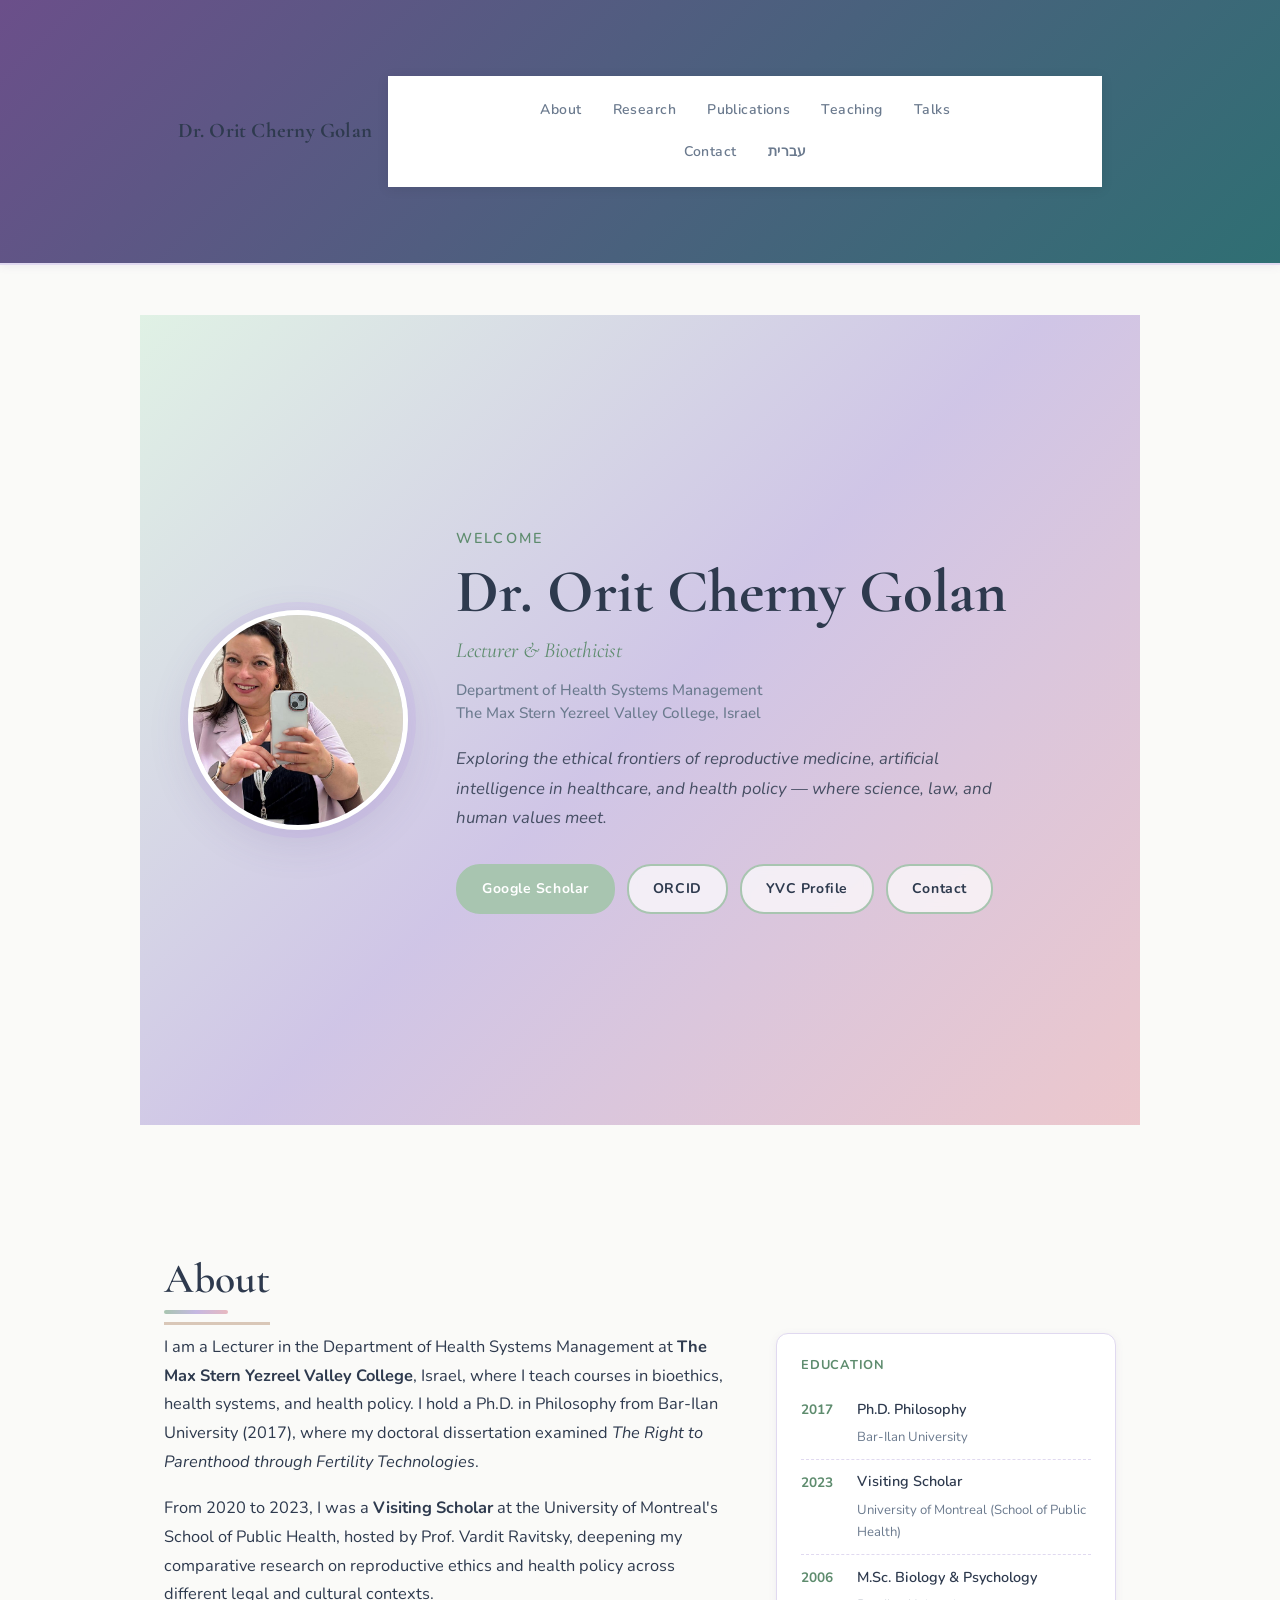
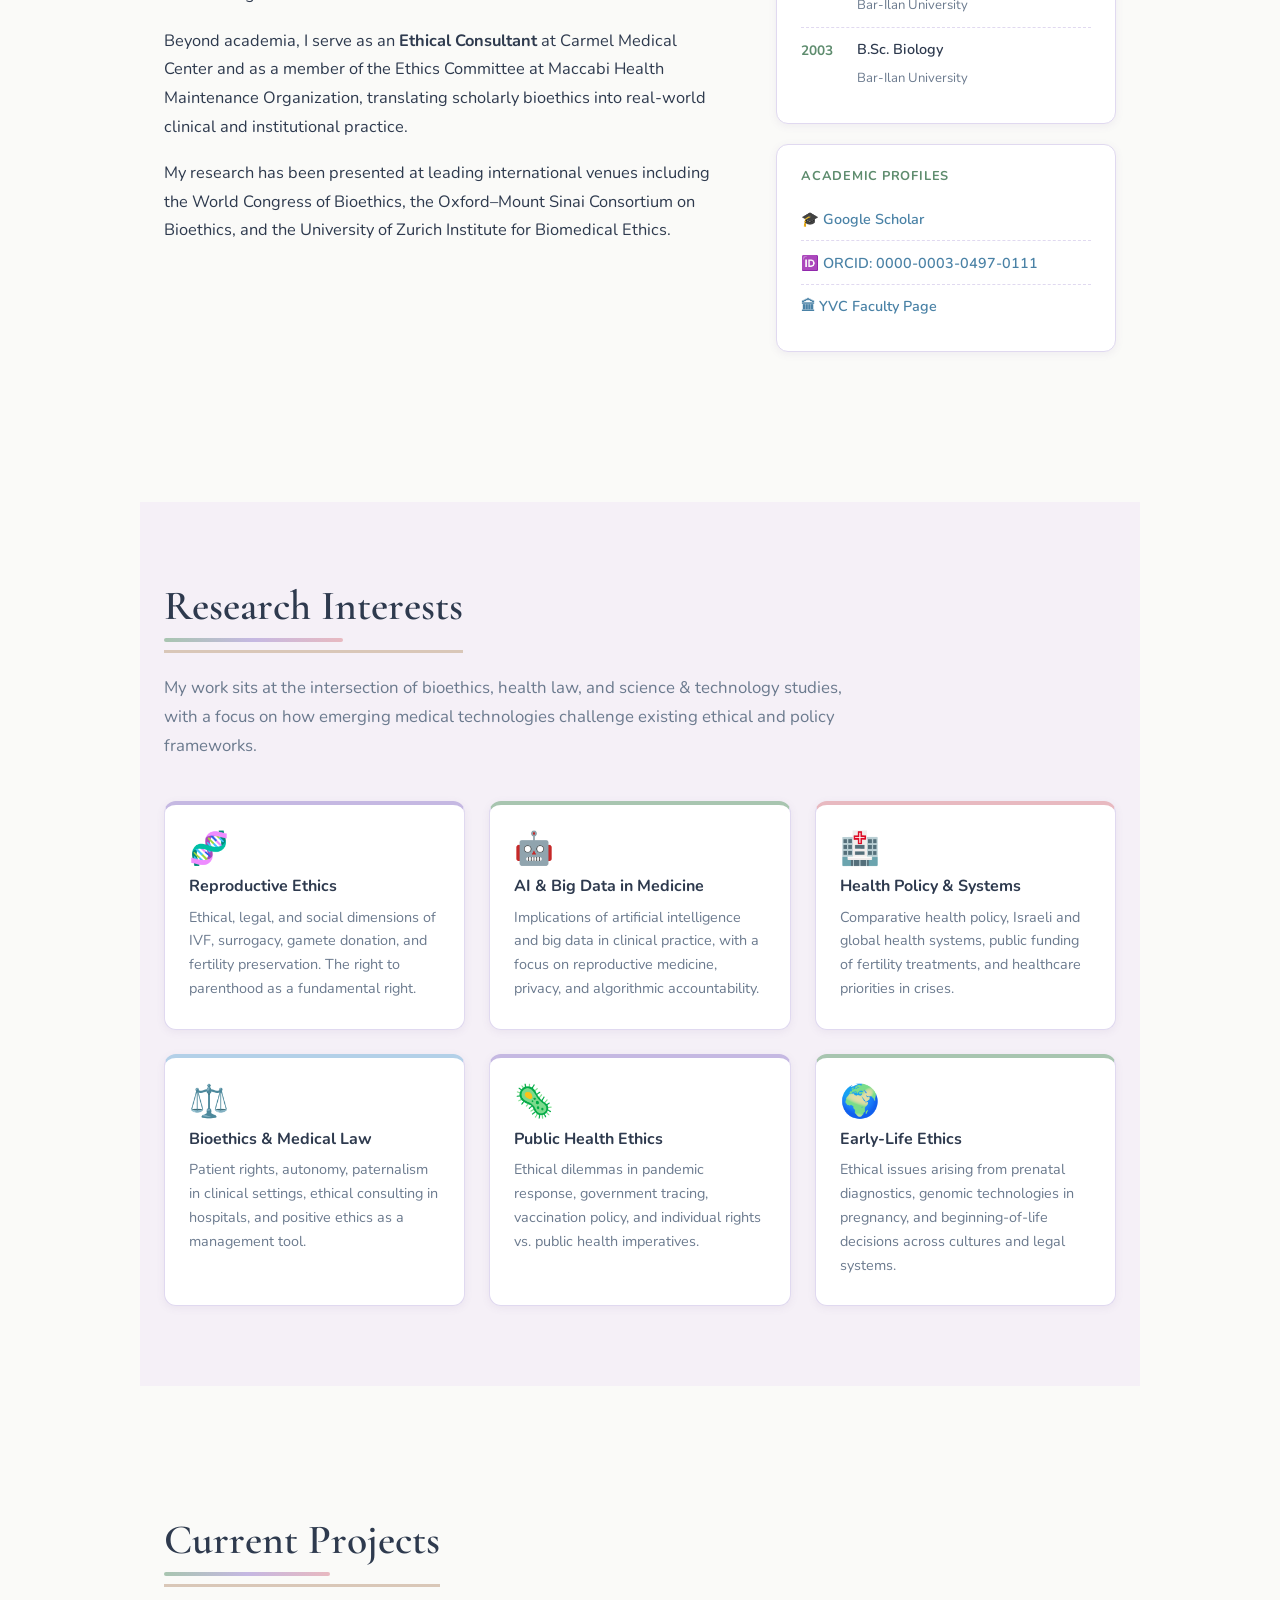
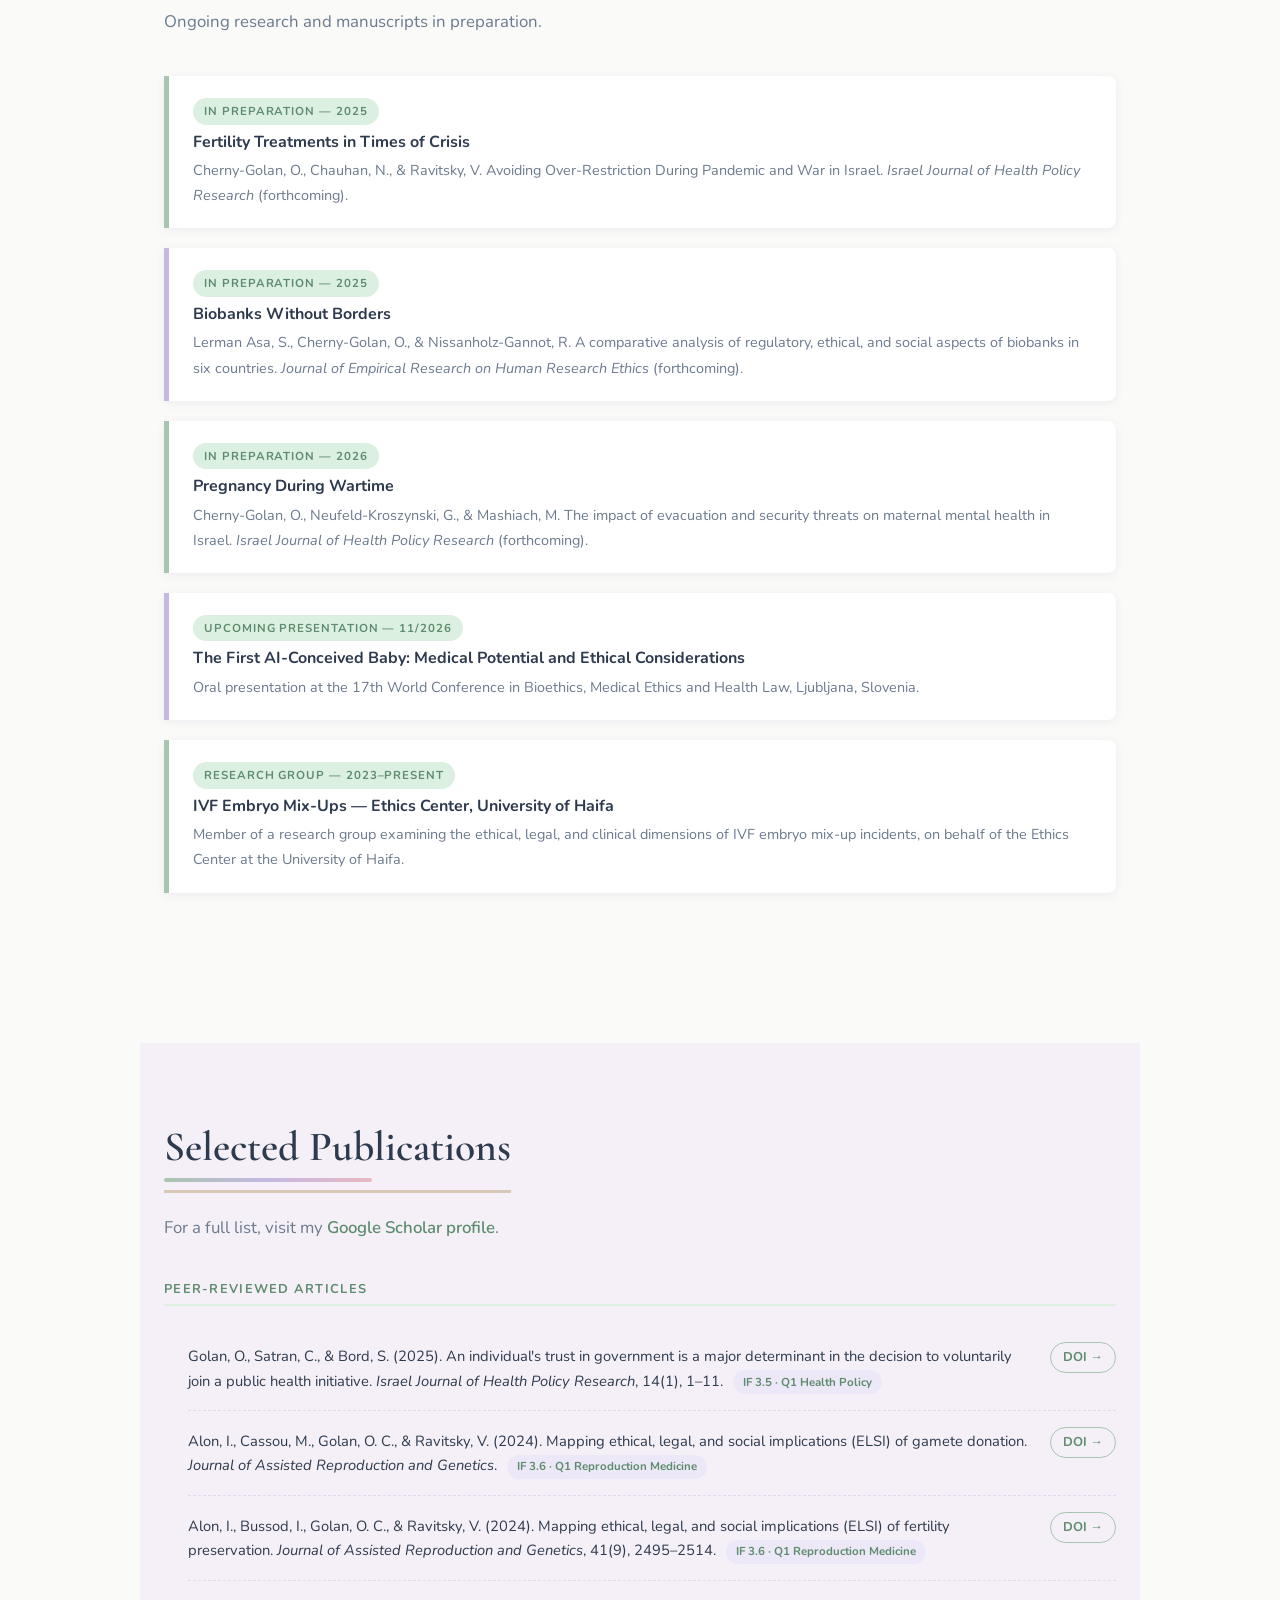
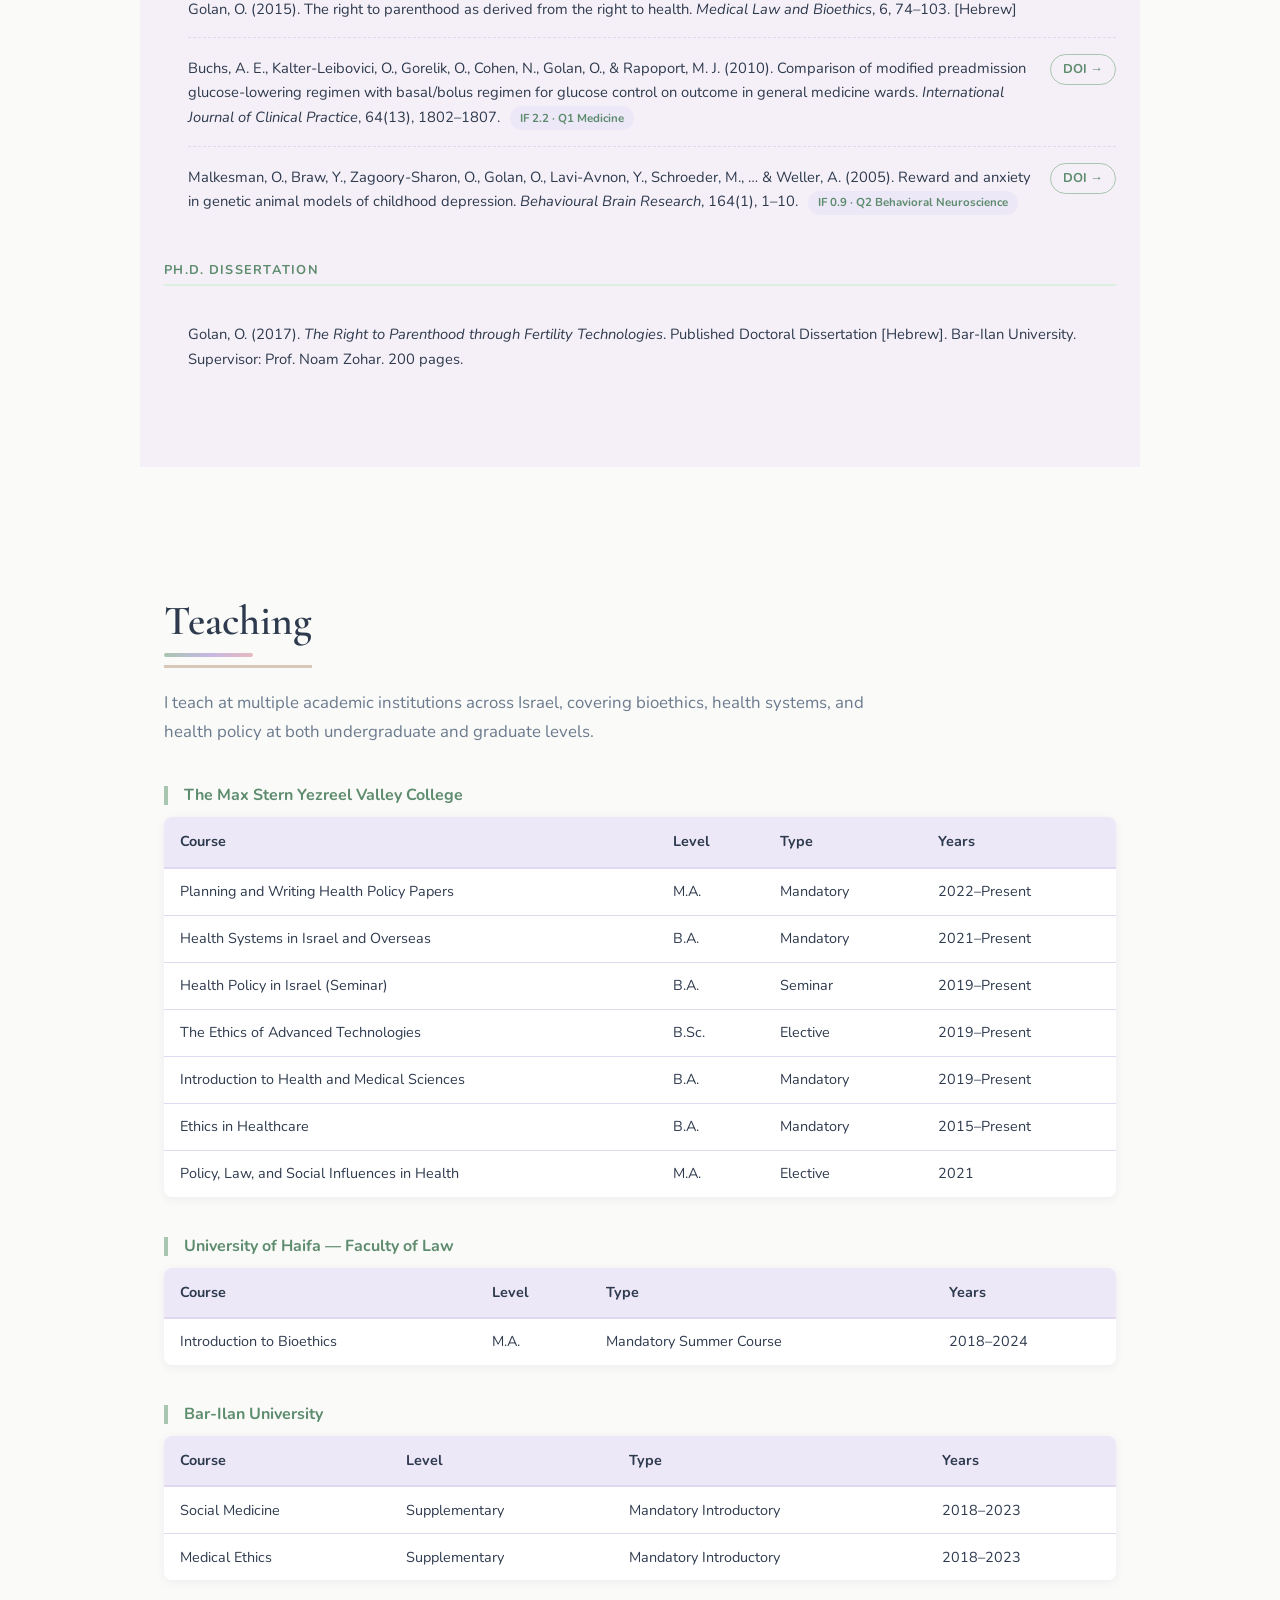
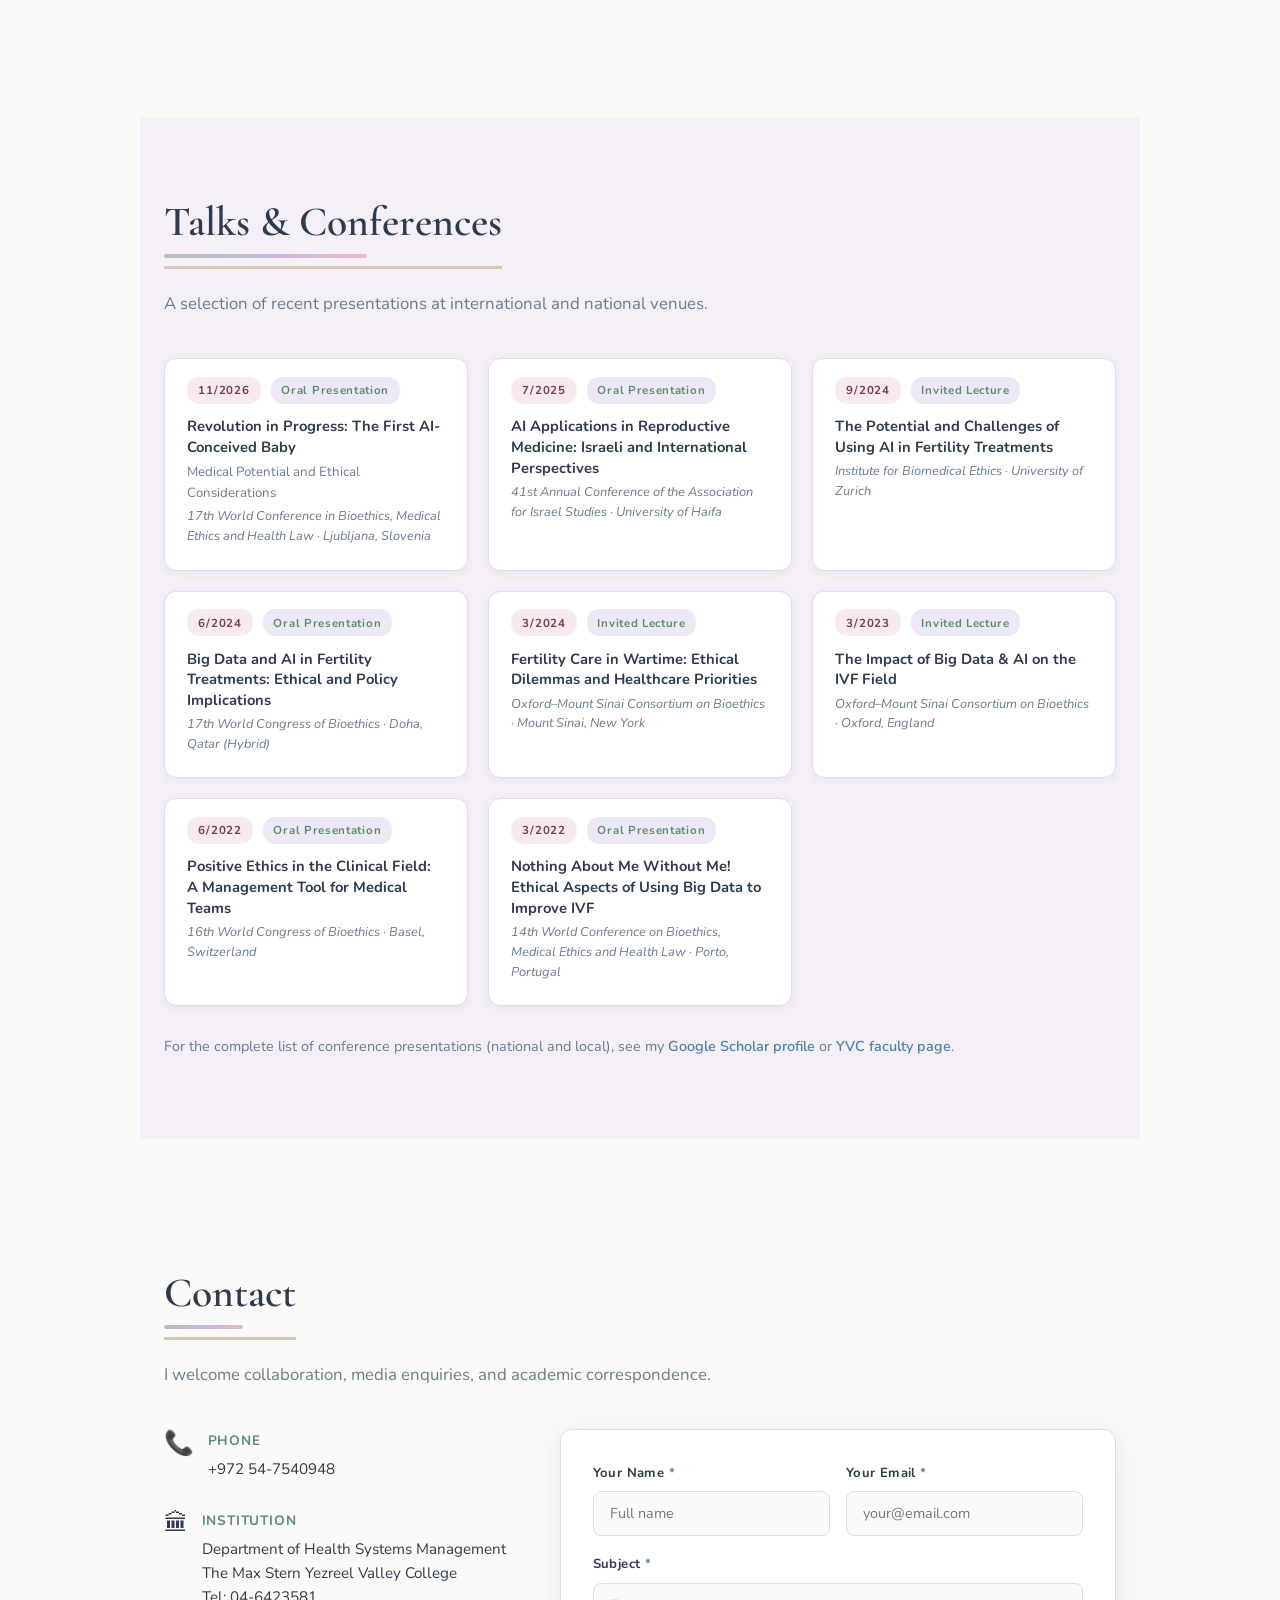
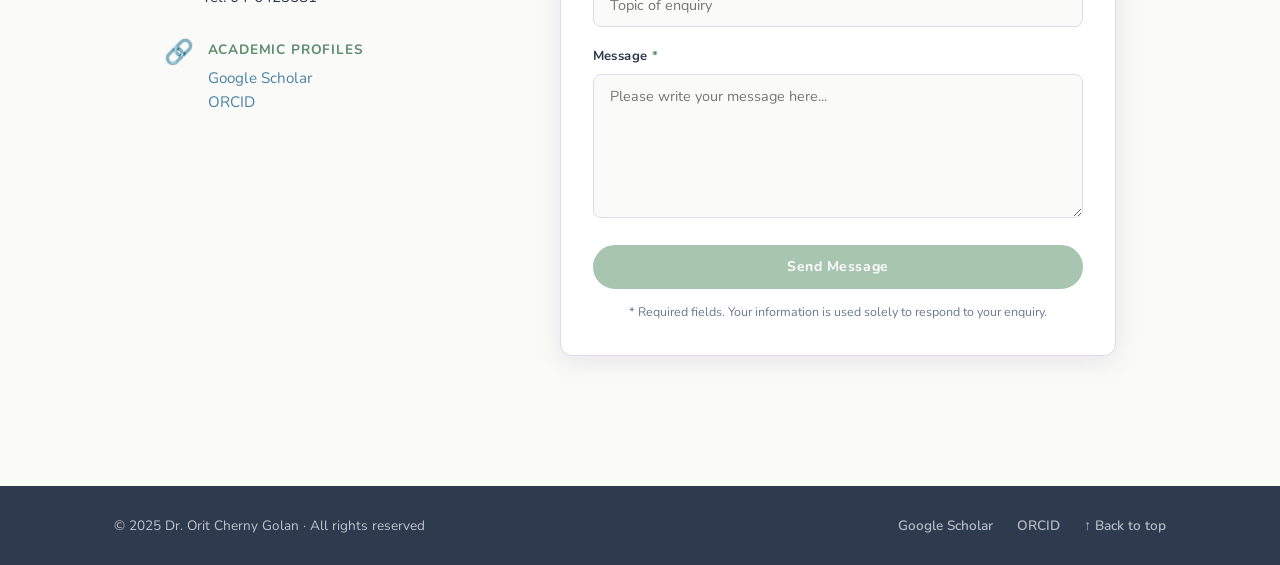
==== index.html @ 16146a8b "Update index.html" ====
<!DOCTYPE html>
<html lang="en">
<head>
  <meta charset="UTF-8" />
  <meta name="viewport" content="width=device-width, initial-scale=1.0" />

  <!-- ╔══════════════════════════════════════════════════════════════╗ -->
  <!-- ║  EDIT HERE: Change the page title that appears in the       ║ -->
  <!-- ║  browser tab and search engine results.                     ║ -->
  <!-- ╚══════════════════════════════════════════════════════════════╝ -->
  <title> Dr. Orit Cherny Golan | Bioethicist & Lecturer & Ethical consultant</title>

<meta name="description"
  content="Dr. Orit Cherny Golan – Lecturer in Health Systems Management, bioethicist, ethical consultant, and researcher specializing in reproductive ethics, AI in medicine, and health policy." />
  <link rel="preconnect" href="https://fonts.googleapis.com" />
  <link rel="preconnect" href="https://fonts.gstatic.com" crossorigin />
  <link href="https://fonts.googleapis.com/css2?family=Cormorant+Garamond:ital,wght@0,400;0,600;0,700;1,400&family=Nunito:wght@300;400;500;600&display=swap" rel="stylesheet" />

  <link rel="stylesheet" href="style.css" />
</head>

<body>

  <!-- ================================================================
       HEADER & NAVIGATION
       ================================================================ -->
  <header class="site-header" id="top">
    <div class="container header-inner">

      <!-- ╔══════════════════════════════════════════════════════════════╗ -->
      <!-- ║  EDIT: Your name in the top-left corner of the header.     ║ -->
      <!-- ╚══════════════════════════════════════════════════════════════╝ -->
      <a href="#top" class="header-name">Dr. Orit Cherny Golan</a>

      <!-- Navigation menu. Add or remove <li> items as needed. -->
      <nav class="main-nav" aria-label="Main navigation">
  <ul>
    <li><a href="#about">About</a></li>
    <li><a href="#research">Research</a></li>
    <li><a href="#publications">Publications</a></li>
    <li><a href="#teaching">Teaching</a></li>
    <li><a href="#talks">Talks</a></li>
    <li><a href="#contact">Contact</a></li>
    <li><a href="he.html" class="language-link">עברית</a></li>
  </ul>
</nav>
    </div>
  </header>


  <!-- ================================================================
       HERO SECTION
       The large introductory banner at the top of the page.
       ================================================================ -->
  <section class="hero" id="hero">
    <div class="hero-overlay"></div>

    <div class="container hero-content">

      <!-- Profile photo — replace images/profile.jpg with your own photo -->
      <div class="hero-photo-wrap">
        <img
         <div class="hero-photo-wrap">
  <img
    src="profile.jpg"
    alt="Portrait of Dr. Orit Cherny Golan"
    class="hero-photo"
  />
</div>

      <div class="hero-text">

        <!-- ╔════════════════════════════════════════════════════════╗ -->
        <!-- ║  EDIT: Your full name, title, affiliation, tagline.   ║ -->
        <!-- ╚════════════════════════════════════════════════════════╝ -->
        <p class="hero-greeting">Welcome</p>
        <h1 class="hero-name">Dr. Orit Cherny Golan</h1>
        <p class="hero-title">Lecturer &amp; Bioethicist</p>
        <p class="hero-affil">
          Department of Health Systems Management<br />
          The Max Stern Yezreel Valley College, Israel
        </p>
        <p class="hero-tagline">
          Exploring the ethical frontiers of reproductive medicine,
          artificial intelligence in healthcare, and health policy —
          where science, law, and human values meet.
        </p>

        <!-- Quick-links row -->
        <div class="hero-links">
          <a href="https://scholar.google.com/citations?user=xFIUFrQAAAAJ&hl=en"
             target="_blank" rel="noopener noreferrer"
             class="btn btn-primary">Google Scholar</a>

          <a href="https://orcid.org/0000-0003-0497-0111"
             target="_blank" rel="noopener noreferrer"
             class="btn btn-outline">ORCID</a>

          <a href="https://yedion.yvc.ac.il/yedion/fireflyweb.aspx?prgname=Show_Teacher_Card&arguments=-N2579,-AE,-N9998"
             target="_blank" rel="noopener noreferrer"
             class="btn btn-outline">YVC Profile</a>

          <a href="#contact" class="btn btn-outline">Contact</a>
        </div>

      </div>
    </div><!-- /.hero-content -->
  </section><!-- /#hero -->


  <!-- ================================================================
       ABOUT
       ================================================================ -->
  <section class="section" id="about">
    <div class="container">
      <h2 class="section-title">About</h2>
      <div class="about-grid">

        <div class="about-text">
          <!-- ╔════════════════════════════════════════════════════════╗ -->
          <!-- ║  EDIT: Your personal/professional bio paragraph(s).   ║ -->
          <!-- ╚════════════════════════════════════════════════════════╝ -->
          <p>
            I am a Lecturer in the Department of Health Systems Management at
            <strong>The Max Stern Yezreel Valley College</strong>, Israel, where I teach courses
            in bioethics, health systems, and health policy. I hold a Ph.D. in Philosophy
            from Bar-Ilan University (2017), where my doctoral dissertation examined
            <em>The Right to Parenthood through Fertility Technologies</em>.
          </p>
          <p>
            From 2020 to 2023, I was a <strong>Visiting Scholar</strong> at the
            University of Montreal's School of Public Health, hosted by
            Prof. Vardit Ravitsky, deepening my comparative research on reproductive
            ethics and health policy across different legal and cultural contexts.
          </p>
          <p>
            Beyond academia, I serve as an <strong>Ethical Consultant</strong> at
            Carmel Medical Center and as a member of the Ethics Committee at
            Maccabi Health Maintenance Organization, translating scholarly bioethics
            into real-world clinical and institutional practice.
          </p>
          <p>
            My research has been presented at leading international venues including
            the World Congress of Bioethics, the Oxford–Mount Sinai Consortium on Bioethics,
            and the University of Zurich Institute for Biomedical Ethics.
          </p>
        </div>

        <div class="about-sidebar">

          <!-- Education card -->
          <div class="card">
            <h3 class="card-title">Education</h3>
            <ul class="edu-list">
              <!-- ╔════════════════════════════════════════════════╗ -->
              <!-- ║  EDIT: Degrees — year | degree | institution.  ║ -->
              <!-- ╚════════════════════════════════════════════════╝ -->
              <li>
                <span class="edu-year">2017</span>
                <span class="edu-deg">Ph.D. Philosophy</span>
                <span class="edu-inst">Bar-Ilan University</span>
              </li>
              <li>
                <span class="edu-year">2023</span>
                <span class="edu-deg">Visiting Scholar</span>
                <span class="edu-inst">University of Montreal (School of Public Health)</span>
              </li>
              <li>
                <span class="edu-year">2006</span>
                <span class="edu-deg">M.Sc. Biology &amp; Psychology</span>
                <span class="edu-inst">Bar-Ilan University</span>
              </li>
              <li>
                <span class="edu-year">2003</span>
                <span class="edu-deg">B.Sc. Biology</span>
                <span class="edu-inst">Bar-Ilan University</span>
              </li>
            </ul>
          </div><!-- /.card -->

          <!-- Academic profiles card -->
          <div class="card">
            <h3 class="card-title">Academic Profiles</h3>
            <ul class="profile-links">
              <li><a href="https://scholar.google.com/citations?user=xFIUFrQAAAAJ&hl=en"
                     target="_blank" rel="noopener noreferrer">🎓 Google Scholar</a></li>
              <li><a href="https://orcid.org/0000-0003-0497-0111"
                     target="_blank" rel="noopener noreferrer">🆔 ORCID: 0000-0003-0497-0111</a></li>
              <li><a href="https://yedion.yvc.ac.il/yedion/fireflyweb.aspx?prgname=Show_Teacher_Card&arguments=-N2579,-AE,-N9998"
                     target="_blank" rel="noopener noreferrer">🏛 YVC Faculty Page</a></li>
            </ul>
          </div><!-- /.card -->

        </div><!-- /.about-sidebar -->
      </div><!-- /.about-grid -->
    </div>
  </section>


  <!-- ================================================================
       RESEARCH INTERESTS
       ================================================================ -->
  <section class="section section-alt" id="research">
    <div class="container">
      <h2 class="section-title">Research Interests</h2>
      <p class="section-lead">
        My work sits at the intersection of bioethics, health law, and science &amp; technology studies,
        with a focus on how emerging medical technologies challenge existing ethical and policy frameworks.
      </p>

      <!-- ╔════════════════════════════════════════════════════════════╗ -->
      <!-- ║  EDIT: Add, remove, or rename interest cards below.       ║ -->
      <!-- ╚════════════════════════════════════════════════════════════╝ -->
      <div class="interests-grid">

        <div class="interest-card">
          <div class="interest-icon">🧬</div>
          <h3>Reproductive Ethics</h3>
          <p>
            Ethical, legal, and social dimensions of IVF, surrogacy, gamete donation,
            and fertility preservation. The right to parenthood as a fundamental right.
          </p>
        </div>

        <div class="interest-card">
          <div class="interest-icon">🤖</div>
          <h3>AI &amp; Big Data in Medicine</h3>
          <p>
            Implications of artificial intelligence and big data in clinical practice,
            with a focus on reproductive medicine, privacy, and algorithmic accountability.
          </p>
        </div>

        <div class="interest-card">
          <div class="interest-icon">🏥</div>
          <h3>Health Policy &amp; Systems</h3>
          <p>
            Comparative health policy, Israeli and global health systems,
            public funding of fertility treatments, and healthcare priorities in crises.
          </p>
        </div>

        <div class="interest-card">
          <div class="interest-icon">⚖️</div>
          <h3>Bioethics &amp; Medical Law</h3>
          <p>
            Patient rights, autonomy, paternalism in clinical settings,
            ethical consulting in hospitals, and positive ethics as a management tool.
          </p>
        </div>

        <div class="interest-card">
          <div class="interest-icon">🦠</div>
          <h3>Public Health Ethics</h3>
          <p>
            Ethical dilemmas in pandemic response, government tracing, vaccination policy,
            and individual rights vs. public health imperatives.
          </p>
        </div>

        <div class="interest-card">
          <div class="interest-icon">🌍</div>
          <h3>Early-Life Ethics</h3>
          <p>
            Ethical issues arising from prenatal diagnostics, genomic technologies
            in pregnancy, and beginning-of-life decisions across cultures and legal systems.
          </p>
        </div>

      </div><!-- /.interests-grid -->
    </div>
  </section>


  <!-- ================================================================
       CURRENT PROJECTS
       ================================================================ -->
  <section class="section" id="projects">
    <div class="container">
      <h2 class="section-title">Current Projects</h2>
      <p class="section-lead">Ongoing research and manuscripts in preparation.</p>

      <!-- ╔════════════════════════════════════════════════════════════╗ -->
      <!-- ║  EDIT: Each <div class="project-item"> is one project.    ║ -->
      <!-- ║  Add or remove items as needed.                           ║ -->
      <!-- ╚════════════════════════════════════════════════════════════╝ -->

      <div class="project-item">
        <span class="project-tag">In Preparation — 2025</span>
        <h3>Fertility Treatments in Times of Crisis</h3>
        <p>
          Cherny-Golan, O., Chauhan, N., &amp; Ravitsky, V. Avoiding Over-Restriction
          During Pandemic and War in Israel.
          <em>Israel Journal of Health Policy Research</em> (forthcoming).
        </p>
      </div>

      <div class="project-item">
        <span class="project-tag">In Preparation — 2025</span>
        <h3>Biobanks Without Borders</h3>
        <p>
          Lerman Asa, S., Cherny-Golan, O., &amp; Nissanholz-Gannot, R.
          A comparative analysis of regulatory, ethical, and social aspects of biobanks
          in six countries.
          <em>Journal of Empirical Research on Human Research Ethics</em> (forthcoming).
        </p>
      </div>

      <div class="project-item">
        <span class="project-tag">In Preparation — 2026</span>
        <h3>Pregnancy During Wartime</h3>
        <p>
          Cherny-Golan, O., Neufeld-Kroszynski, G., &amp; Mashiach, M.
          The impact of evacuation and security threats on maternal mental health in Israel.
          <em>Israel Journal of Health Policy Research</em> (forthcoming).
        </p>
      </div>

      <div class="project-item">
        <span class="project-tag">Upcoming Presentation — 11/2026</span>
        <h3>The First AI-Conceived Baby: Medical Potential and Ethical Considerations</h3>
        <p>
          Oral presentation at the 17th World Conference in Bioethics, Medical Ethics
          and Health Law, Ljubljana, Slovenia.
        </p>
      </div>

      <div class="project-item">
        <span class="project-tag">Research Group — 2023–Present</span>
        <h3>IVF Embryo Mix-Ups — Ethics Center, University of Haifa</h3>
        <p>
          Member of a research group examining the ethical, legal, and clinical
          dimensions of IVF embryo mix-up incidents, on behalf of the Ethics Center
          at the University of Haifa.
        </p>
      </div>

    </div>
  </section>


  <!-- ================================================================
       SELECTED PUBLICATIONS
       ================================================================ -->
  <section class="section section-alt" id="publications">
    <div class="container">
      <h2 class="section-title">Selected Publications</h2>
      <p class="section-lead">
        For a full list, visit my
        <a href="https://scholar.google.com/citations?user=xFIUFrQAAAAJ&hl=en"
           target="_blank" rel="noopener noreferrer">Google Scholar profile</a>.
      </p>

      <!-- ╔════════════════════════════════════════════════════════════╗ -->
      <!-- ║  EDIT: Each <li class="pub-item"> is one publication.     ║ -->
      <!-- ║  Format: Authors (Year). Title. Journal. DOI link.        ║ -->
      <!-- ╚════════════════════════════════════════════════════════════╝ -->

      <h3 class="pub-category">Peer-Reviewed Articles</h3>
      <ol class="pub-list">

        <li class="pub-item">
          <p class="pub-ref">
            Golan, O., Satran, C., &amp; Bord, S. (2025). An individual's trust in government
            is a major determinant in the decision to voluntarily join a public health initiative.
            <em>Israel Journal of Health Policy Research</em>, 14(1), 1–11.
            <span class="pub-meta">IF 3.5 · Q1 Health Policy</span>
          </p>
          <a href="https://doi.org/10.1186/s13584-025-00671-x"
             target="_blank" rel="noopener noreferrer" class="pub-doi">DOI →</a>
        </li>

        <li class="pub-item">
          <p class="pub-ref">
            Alon, I., Cassou, M., Golan, O. C., &amp; Ravitsky, V. (2024). Mapping ethical,
            legal, and social implications (ELSI) of gamete donation.
            <em>Journal of Assisted Reproduction and Genetics</em>.
            <span class="pub-meta">IF 3.6 · Q1 Reproduction Medicine</span>
          </p>
          <a href="https://doi.org/10.1007/s10815-024-03229-z"
             target="_blank" rel="noopener noreferrer" class="pub-doi">DOI →</a>
        </li>

        <li class="pub-item">
          <p class="pub-ref">
            Alon, I., Bussod, I., Golan, O. C., &amp; Ravitsky, V. (2024). Mapping ethical,
            legal, and social implications (ELSI) of fertility preservation.
            <em>Journal of Assisted Reproduction and Genetics</em>, 41(9), 2495–2514.
            <span class="pub-meta">IF 3.6 · Q1 Reproduction Medicine</span>
          </p>
          <a href="https://doi.org/10.1007/s10815-024-03210-w"
             target="_blank" rel="noopener noreferrer" class="pub-doi">DOI →</a>
        </li>

        <li class="pub-item">
          <p class="pub-ref">
            Golan, O. (2015). The right to parenthood as derived from the right to health.
            <em>Medical Law and Bioethics</em>, 6, 74–103. [Hebrew]
          </p>
        </li>

        <li class="pub-item">
          <p class="pub-ref">
            Buchs, A. E., Kalter-Leibovici, O., Gorelik, O., Cohen, N., Golan, O.,
            &amp; Rapoport, M. J. (2010). Comparison of modified preadmission glucose-lowering
            regimen with basal/bolus regimen for glucose control on outcome in general medicine wards.
            <em>International Journal of Clinical Practice</em>, 64(13), 1802–1807.
            <span class="pub-meta">IF 2.2 · Q1 Medicine</span>
          </p>
          <a href="https://doi.org/10.1111/j.1742-1241.2010.02384.x"
             target="_blank" rel="noopener noreferrer" class="pub-doi">DOI →</a>
        </li>

        <li class="pub-item">
          <p class="pub-ref">
            Malkesman, O., Braw, Y., Zagoory-Sharon, O., Golan, O., Lavi-Avnon, Y.,
            Schroeder, M., … &amp; Weller, A. (2005). Reward and anxiety in genetic animal
            models of childhood depression.
            <em>Behavioural Brain Research</em>, 164(1), 1–10.
            <span class="pub-meta">IF 0.9 · Q2 Behavioral Neuroscience</span>
          </p>
          <a href="https://doi.org/10.1016/j.bbr.2005.04.023"
             target="_blank" rel="noopener noreferrer" class="pub-doi">DOI →</a>
        </li>

      </ol>

      <!-- ── Ph.D. Dissertation ── -->
      <h3 class="pub-category">Ph.D. Dissertation</h3>
      <ol class="pub-list">
        <li class="pub-item">
          <p class="pub-ref">
            Golan, O. (2017). <em>The Right to Parenthood through Fertility Technologies</em>.
            Published Doctoral Dissertation [Hebrew]. Bar-Ilan University.
            Supervisor: Prof. Noam Zohar. 200 pages.
          </p>
        </li>
      </ol>

    </div>
  </section>


  <!-- ================================================================
       TEACHING
       ================================================================ -->
  <section class="section" id="teaching">
    <div class="container">
      <h2 class="section-title">Teaching</h2>
      <p class="section-lead">
        I teach at multiple academic institutions across Israel,
        covering bioethics, health systems, and health policy at both undergraduate and graduate levels.
      </p>

      <!-- ── Institution: Yezreel Valley College ── -->
      <h3 class="teaching-inst">The Max Stern Yezreel Valley College</h3>
      <!-- ╔════════════════════════════════════════════════════════════╗ -->
      <!-- ║  EDIT: Each row in the table is one course.               ║ -->
      <!-- ╚════════════════════════════════════════════════════════════╝ -->
      <div class="table-wrap">
        <table class="teaching-table">
          <thead>
            <tr>
              <th>Course</th>
              <th>Level</th>
              <th>Type</th>
              <th>Years</th>
            </tr>
          </thead>
          <tbody>
            <tr>
              <td>Planning and Writing Health Policy Papers</td>
              <td>M.A.</td>
              <td>Mandatory</td>
              <td>2022–Present</td>
            </tr>
            <tr>
              <td>Health Systems in Israel and Overseas</td>
              <td>B.A.</td>
              <td>Mandatory</td>
              <td>2021–Present</td>
            </tr>
            <tr>
              <td>Health Policy in Israel (Seminar)</td>
              <td>B.A.</td>
              <td>Seminar</td>
              <td>2019–Present</td>
            </tr>
            <tr>
              <td>The Ethics of Advanced Technologies</td>
              <td>B.Sc.</td>
              <td>Elective</td>
              <td>2019–Present</td>
            </tr>
            <tr>
              <td>Introduction to Health and Medical Sciences</td>
              <td>B.A.</td>
              <td>Mandatory</td>
              <td>2019–Present</td>
            </tr>
            <tr>
              <td>Ethics in Healthcare</td>
              <td>B.A.</td>
              <td>Mandatory</td>
              <td>2015–Present</td>
            </tr>
            <tr>
              <td>Policy, Law, and Social Influences in Health</td>
              <td>M.A.</td>
              <td>Elective</td>
              <td>2021</td>
            </tr>
          </tbody>
        </table>
      </div>

      <!-- ── Institution: University of Haifa ── -->
      <h3 class="teaching-inst">University of Haifa — Faculty of Law</h3>
      <div class="table-wrap">
        <table class="teaching-table">
          <thead>
            <tr>
              <th>Course</th>
              <th>Level</th>
              <th>Type</th>
              <th>Years</th>
            </tr>
          </thead>
          <tbody>
            <tr>
              <td>Introduction to Bioethics</td>
              <td>M.A.</td>
              <td>Mandatory Summer Course</td>
              <td>2018–2024</td>
            </tr>
          </tbody>
        </table>
      </div>

      <!-- ── Institution: Bar-Ilan University ── -->
      <h3 class="teaching-inst">Bar-Ilan University</h3>
      <div class="table-wrap">
        <table class="teaching-table">
          <thead>
            <tr>
              <th>Course</th>
              <th>Level</th>
              <th>Type</th>
              <th>Years</th>
            </tr>
          </thead>
          <tbody>
            <tr>
              <td>Social Medicine</td>
              <td>Supplementary</td>
              <td>Mandatory Introductory</td>
              <td>2018–2023</td>
            </tr>
            <tr>
              <td>Medical Ethics</td>
              <td>Supplementary</td>
              <td>Mandatory Introductory</td>
              <td>2018–2023</td>
            </tr>
          </tbody>
        </table>
      </div>

    </div>
  </section>


  <!-- ================================================================
       TALKS & CONFERENCES
       ================================================================ -->
  <section class="section section-alt" id="talks">
    <div class="container">
      <h2 class="section-title">Talks &amp; Conferences</h2>
      <p class="section-lead">A selection of recent presentations at international and national venues.</p>

      <!-- ╔════════════════════════════════════════════════════════════╗ -->
      <!-- ║  EDIT: Each <div class="talk-item"> is one talk.          ║ -->
      <!-- ║  Format: title | venue | date | role                      ║ -->
      <!-- ╚════════════════════════════════════════════════════════════╝ -->

      <div class="talks-grid">

        <div class="talk-item">
          <span class="talk-date">11/2026</span>
          <span class="talk-role">Oral Presentation</span>
          <h3>Revolution in Progress: The First AI-Conceived Baby</h3>
          <p>Medical Potential and Ethical Considerations</p>
          <p class="talk-venue">17th World Conference in Bioethics, Medical Ethics and Health Law · Ljubljana, Slovenia</p>
        </div>

        <div class="talk-item">
          <span class="talk-date">7/2025</span>
          <span class="talk-role">Oral Presentation</span>
          <h3>AI Applications in Reproductive Medicine: Israeli and International Perspectives</h3>
          <p class="talk-venue">41st Annual Conference of the Association for Israel Studies · University of Haifa</p>
        </div>

        <div class="talk-item">
          <span class="talk-date">9/2024</span>
          <span class="talk-role">Invited Lecture</span>
          <h3>The Potential and Challenges of Using AI in Fertility Treatments</h3>
          <p class="talk-venue">Institute for Biomedical Ethics · University of Zurich</p>
        </div>

        <div class="talk-item">
          <span class="talk-date">6/2024</span>
          <span class="talk-role">Oral Presentation</span>
          <h3>Big Data and AI in Fertility Treatments: Ethical and Policy Implications</h3>
          <p class="talk-venue">17th World Congress of Bioethics · Doha, Qatar (Hybrid)</p>
        </div>

        <div class="talk-item">
          <span class="talk-date">3/2024</span>
          <span class="talk-role">Invited Lecture</span>
          <h3>Fertility Care in Wartime: Ethical Dilemmas and Healthcare Priorities</h3>
          <p class="talk-venue">Oxford–Mount Sinai Consortium on Bioethics · Mount Sinai, New York</p>
        </div>

        <div class="talk-item">
          <span class="talk-date">3/2023</span>
          <span class="talk-role">Invited Lecture</span>
          <h3>The Impact of Big Data &amp; AI on the IVF Field</h3>
          <p class="talk-venue">Oxford–Mount Sinai Consortium on Bioethics · Oxford, England</p>
        </div>

        <div class="talk-item">
          <span class="talk-date">6/2022</span>
          <span class="talk-role">Oral Presentation</span>
          <h3>Positive Ethics in the Clinical Field: A Management Tool for Medical Teams</h3>
          <p class="talk-venue">16th World Congress of Bioethics · Basel, Switzerland</p>
        </div>

        <div class="talk-item">
          <span class="talk-date">3/2022</span>
          <span class="talk-role">Oral Presentation</span>
          <h3>Nothing About Me Without Me! Ethical Aspects of Using Big Data to Improve IVF</h3>
          <p class="talk-venue">14th World Conference on Bioethics, Medical Ethics and Health Law · Porto, Portugal</p>
        </div>

      </div><!-- /.talks-grid -->

      <p class="talks-note">
        For the complete list of conference presentations (national and local),
        see my <a href="https://scholar.google.com/citations?user=xFIUFrQAAAAJ&hl=en"
                  target="_blank" rel="noopener noreferrer">Google Scholar profile</a>
        or <a href="https://yedion.yvc.ac.il/yedion/fireflyweb.aspx?prgname=Show_Teacher_Card&arguments=-N2579,-AE,-N9998"
              target="_blank" rel="noopener noreferrer">YVC faculty page</a>.
      </p>

    </div>
  </section>


  <!-- ================================================================
       CONTACT
       The form uses Formspree (https://formspree.io — free tier).
       To activate:
         1. Sign up for a free account at formspree.io
         2. Create a new form → you'll receive a form endpoint like:
               https://formspree.io/f/xxxxxxxx
         3. Replace the action URL in the <form> tag below.
       ================================================================ -->
  <section class="section" id="contact">
    <div class="container">
      <h2 class="section-title">Contact</h2>
      <p class="section-lead">I welcome collaboration, media enquiries, and academic correspondence.</p>

      <div class="contact-grid">

        <!-- Contact info -->
        <div class="contact-info">
          <div class="contact-block">
            <span class="contact-icon">📞</span>
            <div>
              <strong>Phone</strong>
              <!-- ╔══════════════════════════════════════════════════╗ -->
              <!-- ║  EDIT: Your phone number.                        ║ -->
              <!-- ╚══════════════════════════════════════════════════╝ -->
              <p>+972 54-7540948</p>
            </div>
          </div>

          <div class="contact-block">
            <span class="contact-icon">🏛</span>
            <div>
              <strong>Institution</strong>
              <p>
                Department of Health Systems Management<br />
                The Max Stern Yezreel Valley College<br />
                Tel: 04-6423581
              </p>
            </div>
          </div>

          <div class="contact-block">
            <span class="contact-icon">🔗</span>
            <div>
              <strong>Academic Profiles</strong>
              <p>
                <a href="https://scholar.google.com/citations?user=xFIUFrQAAAAJ&hl=en"
                   target="_blank" rel="noopener noreferrer">Google Scholar</a><br />
                <a href="https://orcid.org/0000-0003-0497-0111"
                   target="_blank" rel="noopener noreferrer">ORCID</a>
              </p>
            </div>
          </div>
        </div><!-- /.contact-info -->

        <!-- Contact form -->
        <div class="contact-form-wrap">

          <!-- ╔══════════════════════════════════════════════════════════╗ -->
          <!-- ║  ACTION URL: Replace the href below with your           ║ -->
          <!-- ║  Formspree endpoint, e.g.:                              ║ -->
          <!-- ║    action="https://formspree.io/f/YOUR_FORM_ID"        ║ -->
          <!-- ║  See README.md for full setup instructions.             ║ -->
          <!-- ╚══════════════════════════════════════════════════════════╝ -->
          <form
            class="contact-form"
            action="https://formspree.io/f/YOUR_FORM_ID_HERE"
            method="POST"
          >
            <!-- Honeypot anti-spam field (hidden from real users) -->
            <input type="text" name="_gotcha" style="display:none" />

            <div class="form-row">
              <div class="form-group">
                <label for="name">Your Name <span class="req">*</span></label>
                <input type="text" id="name" name="name" placeholder="Full name" required />
              </div>
              <div class="form-group">
                <label for="email">Your Email <span class="req">*</span></label>
                <input type="email" id="email" name="email" placeholder="your@email.com" required />
              </div>
            </div>

            <div class="form-group">
              <label for="subject">Subject <span class="req">*</span></label>
              <input type="text" id="subject" name="subject" placeholder="Topic of enquiry" required />
            </div>

            <div class="form-group">
              <label for="message">Message <span class="req">*</span></label>
              <textarea id="message" name="message" rows="6"
                        placeholder="Please write your message here..." required></textarea>
            </div>

            <button type="submit" class="btn btn-primary btn-full">Send Message</button>

            <p class="form-note">
              * Required fields. Your information is used solely to respond to your enquiry.
            </p>
          </form>

        </div><!-- /.contact-form-wrap -->
      </div><!-- /.contact-grid -->
    </div>
  </section>


  <!-- ================================================================
       FOOTER
       ================================================================ -->
  <footer class="site-footer">
    <div class="container footer-inner">

      <!-- ╔════════════════════════════════════════════════════════════╗ -->
      <!-- ║  EDIT: Update the copyright year and name as needed.      ║ -->
      <!-- ╚════════════════════════════════════════════════════════════╝ -->
      <p class="footer-copy">
        &copy; <span id="year">2025</span> Dr. Orit Cherny Golan · All rights reserved
      </p>

      <div class="footer-links">
        <a href="https://scholar.google.com/citations?user=xFIUFrQAAAAJ&hl=en"
           target="_blank" rel="noopener noreferrer">Google Scholar</a>
        <a href="https://orcid.org/0000-0003-0497-0111"
           target="_blank" rel="noopener noreferrer">ORCID</a>
        <a href="#top">↑ Back to top</a>
      </div>

    </div>
  </footer>

  <!-- Update copyright year automatically (pure HTML trick via current year hardcoded) -->
  <!-- If you want JS-free: just change the year manually in the footer above each year. -->

</body>
---- style.css ----
/* ================================================================
   style.css — Orit Cherny Golan Academic Website
   Pastel Academic Design · Pure CSS · GitHub Pages Ready
   ================================================================ */
body {
  margin: 0;
  font-family: Arial, Helvetica, sans-serif;
  background: #f7f3ee;
  color: #1f2933;
  line-height: 1.6;
}

header {
  background: linear-gradient(135deg, #6b4f8a, #2f6f73);
  color: white;
  padding: 60px 12%;
  text-align: center;
}

header h1 {
  font-size: 48px;
  margin: 10px 0;
}

header p {
  font-size: 20px;
  margin: 8px 0;
}

nav {
  background: white;
  padding: 16px 12%;
  box-shadow: 0 2px 12px rgba(0,0,0,0.08);
  position: sticky;
  top: 0;
}

nav ul {
  list-style: none;
  display: flex;
  gap: 24px;
  margin: 0;
  padding: 0;
  justify-content: center;
}

nav a {
  text-decoration: none;
  color: #2f6f73;
  font-weight: bold;
}

nav a:hover {
  color: #6b4f8a;
}

section {
  max-width: 1000px;
  margin: 50px auto;
  padding: 0 24px;
}

h2 {
  color: #6b4f8a;
  font-size: 32px;
  border-bottom: 3px solid #d9c7b8;
  padding-bottom: 8px;
}

.card {
  background: white;
  padding: 28px;
  border-radius: 18px;
  box-shadow: 0 8px 24px rgba(0,0,0,0.08);
  margin-bottom: 24px;
}

a {
  color: #2f6f73;
}

.profile-image {
  width: 180px;
  height: 180px;
  object-fit: cover;
  border-radius: 50%;
  border: 5px solid white;
  margin-bottom: 20px;
}

/* ── CSS Custom Properties (Design Tokens) ─────────────────────── */
/* ╔══════════════════════════════════════════════════════════════╗ */
/* ║  EDIT: Change colours here to restyle the entire website.   ║ */
/* ╚══════════════════════════════════════════════════════════════╝ */
:root {
  /* Pastel palette */
  --clr-sage:        #A8C5B0;   /* sage green — primary accent         */
  --clr-sage-light:  #DCF0E2;   /* very light sage — backgrounds       */
  --clr-sage-dark:   #5E8C6E;   /* dark sage — hover / active          */

  --clr-rose:        #E8B9C0;   /* dusty rose — secondary accent       */
  --clr-rose-light:  #F9EAF0;   /* very light rose — alt sections      */

  --clr-lavender:    #C5B8E2;   /* lavender — tertiary accent          */
  --clr-lavender-lt: #EDE8F8;   /* light lavender — cards, highlight   */

  --clr-sky:         #B3D0E8;   /* sky blue — links                    */
  --clr-sky-dark:    #4A82A6;   /* deep sky — link hover               */

  --clr-bg:          #FAFAF8;   /* main background (warm white)        */
  --clr-alt:         #F5F0F7;   /* alternate section background        */

  --clr-text:        #2E3A4E;   /* primary text (dark slate)           */
  --clr-text-muted:  #6B7A8E;   /* muted / secondary text              */
  --clr-border:      #E0D9F0;   /* subtle borders                      */

  --clr-white:       #FFFFFF;
  --clr-header-bg:   #F0EBF7;   /* header background                   */

  /* Typography */
  --font-serif:  'Cormorant Garamond', Georgia, serif;
  --font-sans:   'Nunito', 'Segoe UI', sans-serif;

  /* Spacing */
  --section-gap:    5rem;
  --container-max:  1100px;
  --radius:         12px;
  --radius-sm:      8px;

  /* Shadows */
  --shadow-sm:  0 2px 8px rgba(100, 80, 140, 0.08);
  --shadow-md:  0 6px 24px rgba(100, 80, 140, 0.12);
  --shadow-lg:  0 12px 40px rgba(100, 80, 140, 0.15);
}


/* ── Reset & Base ───────────────────────────────────────────────── */
*, *::before, *::after {
  box-sizing: border-box;
  margin: 0;
  padding: 0;
}

html {
  scroll-behavior: smooth;
  font-size: 16px;
}

body {
  font-family: var(--font-sans);
  color: var(--clr-text);
  background-color: var(--clr-bg);
  line-height: 1.75;
  -webkit-font-smoothing: antialiased;
}

h1, h2, h3, h4 {
  font-family: var(--font-serif);
  font-weight: 600;
  line-height: 1.2;
  color: var(--clr-text);
}

a {
  color: var(--clr-sky-dark);
  text-decoration: none;
  transition: color 0.2s ease;
}

a:hover {
  color: var(--clr-sage-dark);
  text-decoration: underline;
}

img {
  max-width: 100%;
  height: auto;
  display: block;
}

ul, ol {
  list-style: none;
}

/* ── Layout Container ───────────────────────────────────────────── */
.container {
  width: 100%;
  max-width: var(--container-max);
  margin: 0 auto;
  padding: 0 1.5rem;
}


/* ================================================================
   HEADER
   ================================================================ */
.site-header {
  position: sticky;
  top: 0;
  z-index: 100;
  background-color: var(--clr-header-bg);
  border-bottom: 2px solid var(--clr-border);
  box-shadow: var(--shadow-sm);
}

.header-inner {
  display: flex;
  align-items: center;
  justify-content: space-between;
  padding-top: 1rem;
  padding-bottom: 1rem;
  gap: 1rem;
}

/* ╔══════════════════════════════════════════════════════════════╗ */
/* ║  EDIT: The name shown in the top-left corner of the header. ║ */
/* ╚══════════════════════════════════════════════════════════════╝ */
.header-name {
  font-family: var(--font-serif);
  font-size: 1.3rem;
  font-weight: 700;
  color: var(--clr-text);
  text-decoration: none;
  letter-spacing: 0.01em;
  white-space: nowrap;
}

.header-name:hover {
  color: var(--clr-sage-dark);
  text-decoration: none;
}

.main-nav ul {
  display: flex;
  flex-wrap: wrap;
  gap: 0.25rem;
}

.main-nav li a {
  display: block;
  padding: 0.4rem 0.85rem;
  font-size: 0.875rem;
  font-weight: 600;
  letter-spacing: 0.03em;
  color: var(--clr-text-muted);
  border-radius: 20px;
  text-decoration: none;
  transition: background-color 0.2s, color 0.2s;
}

.main-nav li a:hover {
  background-color: var(--clr-lavender-lt);
  color: var(--clr-sage-dark);
  text-decoration: none;
}


/* ================================================================
   HERO
   ================================================================ */
.hero {
  position: relative;
  min-height: 90vh;
  display: flex;
  align-items: center;

  /* ╔════════════════════════════════════════════════════════════╗ */
  /* ║  EDIT: Change the hero background image path if needed.   ║ */
  /* ╚════════════════════════════════════════════════════════════╝ */
  background-image: url('images/hero-bg.jpg');
  background-size: cover;
  background-position: center;
  background-attachment: fixed;

  overflow: hidden;
}

/* Pastel gradient overlay on top of the photo */
.hero-overlay {
  position: absolute;
  inset: 0;
  background: linear-gradient(
    135deg,
    rgba(220, 240, 226, 0.88) 0%,
    rgba(197, 184, 226, 0.80) 50%,
    rgba(232, 185, 192, 0.78) 100%
  );
}

.hero-content {
  position: relative;
  z-index: 1;
  display: flex;
  flex-wrap: wrap;
  align-items: center;
  gap: 3rem;
  padding-top: 3rem;
  padding-bottom: 3rem;
}

/* Profile photo circle */
.hero-photo-wrap {
  flex-shrink: 0;
}

.hero-photo {
  width: 220px;
  height: 220px;
  object-fit: cover;
  border-radius: 50%;
  border: 5px solid var(--clr-white);
  box-shadow: var(--shadow-lg),
              0 0 0 8px rgba(200, 180, 230, 0.3);
}

.hero-text {
  flex: 1;
  min-width: 280px;
}

.hero-greeting {
  font-size: 0.9rem;
  font-weight: 600;
  letter-spacing: 0.15em;
  text-transform: uppercase;
  color: var(--clr-sage-dark);
  margin-bottom: 0.5rem;
}

.hero-name {
  font-size: clamp(2.4rem, 5vw, 3.8rem);
  font-weight: 700;
  color: var(--clr-text);
  margin-bottom: 0.4rem;
  line-height: 1.1;
}

.hero-title {
  font-family: var(--font-serif);
  font-size: 1.35rem;
  font-style: italic;
  color: var(--clr-sage-dark);
  margin-bottom: 0.6rem;
}

.hero-affil {
  font-size: 0.95rem;
  color: var(--clr-text-muted);
  font-weight: 500;
  margin-bottom: 1.2rem;
  line-height: 1.5;
}

.hero-tagline {
  font-size: 1.05rem;
  color: var(--clr-text);
  max-width: 560px;
  margin-bottom: 2rem;
  font-style: italic;
  opacity: 0.85;
}

/* Hero buttons row */
.hero-links {
  display: flex;
  flex-wrap: wrap;
  gap: 0.75rem;
}


/* ── Buttons ─────────────────────────────────────────────────── */
.btn {
  display: inline-block;
  padding: 0.65rem 1.5rem;
  border-radius: 24px;
  font-family: var(--font-sans);
  font-size: 0.875rem;
  font-weight: 700;
  letter-spacing: 0.04em;
  text-decoration: none;
  cursor: pointer;
  border: 2px solid transparent;
  transition: background-color 0.2s, color 0.2s, border-color 0.2s, transform 0.15s;
}

.btn:hover {
  transform: translateY(-2px);
  text-decoration: none;
}

.btn-primary {
  background-color: var(--clr-sage);
  color: var(--clr-white);
  border-color: var(--clr-sage);
}

.btn-primary:hover {
  background-color: var(--clr-sage-dark);
  border-color: var(--clr-sage-dark);
  color: var(--clr-white);
}

.btn-outline {
  background-color: rgba(255, 255, 255, 0.7);
  color: var(--clr-text);
  border-color: var(--clr-sage);
  backdrop-filter: blur(4px);
}

.btn-outline:hover {
  background-color: var(--clr-sage-light);
  color: var(--clr-sage-dark);
}

.btn-full {
  width: 100%;
  text-align: center;
  justify-content: center;
}


/* ================================================================
   SHARED SECTION STYLES
   ================================================================ */
.section {
  padding: var(--section-gap) 0;
}

.section-alt {
  background-color: var(--clr-alt);
}

.section-title {
  font-size: clamp(1.8rem, 3.5vw, 2.6rem);
  margin-bottom: 0.5rem;
  position: relative;
  display: inline-block;
}

/* Decorative underline under section titles */
.section-title::after {
  content: '';
  display: block;
  height: 4px;
  width: 60%;
  background: linear-gradient(90deg, var(--clr-sage), var(--clr-lavender), var(--clr-rose));
  border-radius: 2px;
  margin-top: 0.35rem;
}

.section-lead {
  font-size: 1.05rem;
  color: var(--clr-text-muted);
  max-width: 700px;
  margin-bottom: 2.5rem;
  margin-top: 0.75rem;
}

.section-lead a {
  color: var(--clr-sage-dark);
  font-weight: 600;
}


/* ================================================================
   ABOUT
   ================================================================ */
.about-grid {
  display: grid;
  grid-template-columns: 1fr 340px;
  gap: 3rem;
  align-items: start;
}

.about-text p {
  margin-bottom: 1.1rem;
  font-size: 1.025rem;
}

/* Cards (used in sidebar) */
.card {
  background: var(--clr-white);
  border-radius: var(--radius);
  padding: 1.5rem;
  box-shadow: var(--shadow-sm);
  border: 1px solid var(--clr-border);
  margin-bottom: 1.25rem;
}

.card-title {
  font-size: 1.05rem;
  font-family: var(--font-sans);
  font-weight: 700;
  color: var(--clr-sage-dark);
  margin-bottom: 0.85rem;
  text-transform: uppercase;
  letter-spacing: 0.06em;
  font-size: 0.8rem;
}

/* Education list */
.edu-list li {
  display: grid;
  grid-template-columns: 3rem 1fr;
  gap: 0.25rem 0.5rem;
  padding: 0.6rem 0;
  border-bottom: 1px dashed var(--clr-border);
  align-items: start;
}

.edu-list li:last-child {
  border-bottom: none;
}

.edu-year {
  font-weight: 700;
  color: var(--clr-sage-dark);
  font-size: 0.85rem;
  grid-column: 1;
  grid-row: 1;
  padding-top: 0.1rem;
}

.edu-deg {
  font-weight: 600;
  font-size: 0.9rem;
  grid-column: 2;
  grid-row: 1;
}

.edu-inst {
  font-size: 0.82rem;
  color: var(--clr-text-muted);
  grid-column: 2;
  grid-row: 2;
}

/* Profile links */
.profile-links li {
  padding: 0.45rem 0;
  border-bottom: 1px dashed var(--clr-border);
}

.profile-links li:last-child {
  border-bottom: none;
}

.profile-links a {
  font-size: 0.9rem;
  font-weight: 600;
  color: var(--clr-sky-dark);
}

.profile-links a:hover {
  color: var(--clr-sage-dark);
}


/* ================================================================
   RESEARCH INTERESTS
   ================================================================ */
.interests-grid {
  display: grid;
  grid-template-columns: repeat(auto-fit, minmax(280px, 1fr));
  gap: 1.5rem;
}

.interest-card {
  background: var(--clr-white);
  border-radius: var(--radius);
  padding: 1.75rem 1.5rem;
  box-shadow: var(--shadow-sm);
  border: 1px solid var(--clr-border);
  border-top: 4px solid var(--clr-lavender);
  transition: box-shadow 0.25s, transform 0.25s;
}

.interest-card:nth-child(2) { border-top-color: var(--clr-sage); }
.interest-card:nth-child(3) { border-top-color: var(--clr-rose); }
.interest-card:nth-child(4) { border-top-color: var(--clr-sky); }
.interest-card:nth-child(5) { border-top-color: var(--clr-lavender); }
.interest-card:nth-child(6) { border-top-color: var(--clr-sage); }

.interest-card:hover {
  box-shadow: var(--shadow-md);
  transform: translateY(-4px);
}

.interest-icon {
  font-size: 2rem;
  margin-bottom: 0.75rem;
  line-height: 1;
}

.interest-card h3 {
  font-family: var(--font-sans);
  font-size: 1rem;
  font-weight: 700;
  margin-bottom: 0.6rem;
  color: var(--clr-text);
}

.interest-card p {
  font-size: 0.9rem;
  color: var(--clr-text-muted);
  line-height: 1.65;
}


/* ================================================================
   CURRENT PROJECTS
   ================================================================ */
.project-item {
  background: var(--clr-white);
  border-left: 5px solid var(--clr-sage);
  border-radius: 0 var(--radius-sm) var(--radius-sm) 0;
  padding: 1.25rem 1.5rem;
  margin-bottom: 1.25rem;
  box-shadow: var(--shadow-sm);
}

.project-item:nth-child(even) {
  border-left-color: var(--clr-lavender);
}

.project-tag {
  display: inline-block;
  font-size: 0.72rem;
  font-weight: 700;
  letter-spacing: 0.08em;
  text-transform: uppercase;
  background-color: var(--clr-sage-light);
  color: var(--clr-sage-dark);
  padding: 0.2rem 0.7rem;
  border-radius: 20px;
  margin-bottom: 0.5rem;
}

.project-item h3 {
  font-family: var(--font-sans);
  font-size: 1rem;
  font-weight: 700;
  margin-bottom: 0.4rem;
}

.project-item p {
  font-size: 0.9rem;
  color: var(--clr-text-muted);
}


/* ================================================================
   PUBLICATIONS
   ================================================================ */
.pub-category {
  font-family: var(--font-sans);
  font-size: 0.8rem;
  font-weight: 700;
  text-transform: uppercase;
  letter-spacing: 0.1em;
  color: var(--clr-sage-dark);
  border-bottom: 2px solid var(--clr-sage-light);
  padding-bottom: 0.4rem;
  margin-bottom: 1.25rem;
  margin-top: 2rem;
}

.pub-list {
  list-style: decimal;
  padding-left: 1.5rem;
}

.pub-item {
  display: flex;
  flex-wrap: wrap;
  align-items: baseline;
  justify-content: space-between;
  gap: 0.5rem 1rem;
  padding: 1rem 0;
  border-bottom: 1px dashed var(--clr-border);
}

.pub-item:last-child {
  border-bottom: none;
}

.pub-ref {
  flex: 1;
  min-width: 220px;
  font-size: 0.92rem;
  line-height: 1.65;
}

.pub-ref em {
  color: var(--clr-text);
  font-style: italic;
}

.pub-meta {
  display: inline-block;
  background-color: var(--clr-lavender-lt);
  color: var(--clr-sage-dark);
  font-size: 0.72rem;
  font-weight: 700;
  padding: 0.15rem 0.6rem;
  border-radius: 12px;
  margin-left: 0.4rem;
  vertical-align: middle;
  white-space: nowrap;
}

.pub-doi {
  flex-shrink: 0;
  font-size: 0.8rem;
  font-weight: 700;
  color: var(--clr-sage-dark);
  border: 1.5px solid var(--clr-sage);
  padding: 0.2rem 0.75rem;
  border-radius: 16px;
  transition: background-color 0.2s;
  text-decoration: none;
  white-space: nowrap;
}

.pub-doi:hover {
  background-color: var(--clr-sage);
  color: var(--clr-white);
  text-decoration: none;
}


/* ================================================================
   TEACHING
   ================================================================ */
.teaching-inst {
  font-family: var(--font-sans);
  font-size: 1rem;
  font-weight: 700;
  color: var(--clr-sage-dark);
  margin-top: 2.5rem;
  margin-bottom: 0.75rem;
  padding-left: 1rem;
  border-left: 4px solid var(--clr-sage);
}

.table-wrap {
  overflow-x: auto;
  border-radius: var(--radius-sm);
  box-shadow: var(--shadow-sm);
  margin-bottom: 0.5rem;
}

.teaching-table {
  width: 100%;
  border-collapse: collapse;
  font-size: 0.9rem;
  background: var(--clr-white);
}

.teaching-table thead th {
  background-color: var(--clr-lavender-lt);
  color: var(--clr-text);
  font-weight: 700;
  text-align: left;
  padding: 0.75rem 1rem;
  border-bottom: 2px solid var(--clr-border);
  white-space: nowrap;
}

.teaching-table tbody td {
  padding: 0.65rem 1rem;
  border-bottom: 1px solid var(--clr-border);
  vertical-align: top;
}

.teaching-table tbody tr:last-child td {
  border-bottom: none;
}

.teaching-table tbody tr:hover {
  background-color: var(--clr-sage-light);
}


/* ================================================================
   TALKS & CONFERENCES
   ================================================================ */
.talks-grid {
  display: grid;
  grid-template-columns: repeat(auto-fill, minmax(300px, 1fr));
  gap: 1.25rem;
  margin-bottom: 1.75rem;
}

.talk-item {
  background: var(--clr-white);
  border-radius: var(--radius);
  padding: 1.4rem;
  box-shadow: var(--shadow-sm);
  border: 1px solid var(--clr-border);
  position: relative;
  padding-top: 1rem;
}

.talk-date {
  display: inline-block;
  font-size: 0.72rem;
  font-weight: 700;
  letter-spacing: 0.08em;
  background-color: var(--clr-rose-light);
  color: #7A3A55;
  padding: 0.2rem 0.65rem;
  border-radius: 12px;
  margin-right: 0.4rem;
  margin-bottom: 0.3rem;
}

.talk-role {
  display: inline-block;
  font-size: 0.72rem;
  font-weight: 700;
  letter-spacing: 0.06em;
  background-color: var(--clr-lavender-lt);
  color: var(--clr-sage-dark);
  padding: 0.2rem 0.65rem;
  border-radius: 12px;
  margin-bottom: 0.3rem;
}

.talk-item h3 {
  font-family: var(--font-sans);
  font-size: 0.92rem;
  font-weight: 700;
  margin-top: 0.5rem;
  margin-bottom: 0.3rem;
  line-height: 1.4;
}

.talk-item p {
  font-size: 0.83rem;
  color: var(--clr-text-muted);
  line-height: 1.55;
}

.talk-venue {
  font-style: italic;
  margin-top: 0.25rem;
  font-size: 0.8rem !important;
}

.talks-note {
  font-size: 0.9rem;
  color: var(--clr-text-muted);
}

.talks-note a {
  font-weight: 600;
}


/* ================================================================
   CONTACT
   ================================================================ */
.contact-grid {
  display: grid;
  grid-template-columns: 1fr 1.6fr;
  gap: 3rem;
  align-items: start;
}

.contact-block {
  display: flex;
  align-items: flex-start;
  gap: 0.85rem;
  margin-bottom: 1.75rem;
}

.contact-icon {
  font-size: 1.5rem;
  line-height: 1;
  flex-shrink: 0;
  margin-top: 0.15rem;
}

.contact-block strong {
  display: block;
  font-weight: 700;
  font-size: 0.85rem;
  text-transform: uppercase;
  letter-spacing: 0.06em;
  color: var(--clr-sage-dark);
  margin-bottom: 0.25rem;
}

.contact-block p {
  font-size: 0.95rem;
  line-height: 1.6;
}

/* Contact Form */
.contact-form-wrap {
  background: var(--clr-white);
  border-radius: var(--radius);
  padding: 2rem;
  box-shadow: var(--shadow-md);
  border: 1px solid var(--clr-border);
}

.form-row {
  display: grid;
  grid-template-columns: 1fr 1fr;
  gap: 1rem;
}

.form-group {
  margin-bottom: 1.1rem;
}

.form-group label {
  display: block;
  font-size: 0.82rem;
  font-weight: 700;
  color: var(--clr-text);
  margin-bottom: 0.4rem;
  letter-spacing: 0.03em;
}

.req {
  color: var(--clr-sage-dark);
}

.form-group input,
.form-group textarea {
  width: 100%;
  padding: 0.7rem 1rem;
  border: 1.5px solid var(--clr-border);
  border-radius: var(--radius-sm);
  font-family: var(--font-sans);
  font-size: 0.9rem;
  color: var(--clr-text);
  background-color: var(--clr-bg);
  transition: border-color 0.2s, box-shadow 0.2s;
  outline: none;
}

.form-group input:focus,
.form-group textarea:focus {
  border-color: var(--clr-sage);
  box-shadow: 0 0 0 3px rgba(168, 197, 176, 0.25);
}

.form-group textarea {
  resize: vertical;
  min-height: 120px;
}

.form-note {
  font-size: 0.78rem;
  color: var(--clr-text-muted);
  margin-top: 0.75rem;
  text-align: center;
}


/* ================================================================
   FOOTER
   ================================================================ */
.site-footer {
  background-color: var(--clr-text);
  color: rgba(255, 255, 255, 0.7);
  padding: 1.75rem 0;
}

.footer-inner {
  display: flex;
  align-items: center;
  justify-content: space-between;
  flex-wrap: wrap;
  gap: 1rem;
}

.footer-copy {
  font-size: 0.85rem;
}

.footer-links {
  display: flex;
  gap: 1.5rem;
  flex-wrap: wrap;
}

.footer-links a {
  color: rgba(255, 255, 255, 0.65);
  font-size: 0.85rem;
  font-weight: 600;
  text-decoration: none;
  transition: color 0.2s;
}

.footer-links a:hover {
  color: var(--clr-sage);
  text-decoration: none;
}


/* ================================================================
   RESPONSIVE — TABLET (≤ 900px)
   ================================================================ */
@media (max-width: 900px) {

  .about-grid {
    grid-template-columns: 1fr;
  }

  .contact-grid {
    grid-template-columns: 1fr;
  }

  .hero {
    background-attachment: scroll; /* parallax off on tablet */
  }

}


/* ================================================================
   RESPONSIVE — MOBILE (≤ 640px)
   ================================================================ */
@media (max-width: 640px) {

  :root {
    --section-gap: 3rem;
  }

  /* Stack header on mobile */
  .header-inner {
    flex-direction: column;
    align-items: flex-start;
    gap: 0.5rem;
    padding-top: 0.75rem;
    padding-bottom: 0.75rem;
  }

  .main-nav ul {
    gap: 0.2rem;
  }

  .main-nav li a {
    padding: 0.3rem 0.6rem;
    font-size: 0.78rem;
  }

  /* Stack hero content */
  .hero-content {
    flex-direction: column;
    text-align: center;
    gap: 1.75rem;
  }

  .hero-photo {
    width: 160px;
    height: 160px;
  }

  .hero-links {
    justify-content: center;
  }

  .hero-tagline {
    font-size: 0.95rem;
  }

  /* Stack form row on mobile */
  .form-row {
    grid-template-columns: 1fr;
  }

  /* Footer stack */
  .footer-inner {
    flex-direction: column;
    text-align: center;
  }

  .footer-links {
    justify-content: center;
  }

  /* Talks grid — single column on mobile */
  .talks-grid {
    grid-template-columns: 1fr;
  }

  /* Interests grid — single column on mobile */
  .interests-grid {
    grid-template-columns: 1fr;
  }

  /* Tables — allow horizontal scroll */
  .table-wrap {
    overflow-x: auto;
  }

}

<!DOCTYPE html>
<html lang="en">
<head>
  <meta charset="UTF-8" />
  <meta name="viewport" content="width=device-width, initial-scale=1.0" />

  <!-- ╔══════════════════════════════════════════════════════════════╗ -->
  <!-- ║  EDIT HERE: Change the page title that appears in the       ║ -->
  <!-- ║  browser tab and search engine results.                     ║ -->
  <!-- ╚══════════════════════════════════════════════════════════════╝ -->
  <title>Orit Cherny Golan | Lecturer & Bioethicist</title>

  <meta name="description"
    content="Dr. Orit Cherny Golan – Lecturer in Health Systems Management, bioethicist, and researcher specializing in reproductive ethics, AI in medicine, and health policy." />

  <!-- Google Fonts: Cormorant Garamond (headers) + Nunito (body) -->
  <link rel="preconnect" href="https://fonts.googleapis.com" />
  <link rel="preconnect" href="https://fonts.gstatic.com" crossorigin />
  <link href="https://fonts.googleapis.com/css2?family=Cormorant+Garamond:ital,wght@0,400;0,600;0,700;1,400&family=Nunito:wght@300;400;500;600&display=swap" rel="stylesheet" />

  <link rel="stylesheet" href="style.css" />
</head>

<body>

  <!-- ================================================================
       HEADER & NAVIGATION
       ================================================================ -->
  <header class="site-header" id="top">
    <div class="container header-inner">

      <!-- ╔══════════════════════════════════════════════════════════════╗ -->
      <!-- ║  EDIT: Your name in the top-left corner of the header.     ║ -->
      <!-- ╚══════════════════════════════════════════════════════════════╝ -->
      <a href="#top" class="header-name">Orit Cherny Golan</a>

      <!-- Navigation menu. Add or remove <li> items as needed. -->
      <nav class="main-nav" aria-label="Main navigation">
        <ul>
          <li><a href="#about">About</a></li>
          <li><a href="#research">Research</a></li>
          <li><a href="#publications">Publications</a></li>
          <li><a href="#teaching">Teaching</a></li>
          <li><a href="#talks">Talks</a></li>
          <li><a href="#contact">Contact</a></li>
        </ul>
      </nav>

    </div>
  </header>


  <!-- ================================================================
       HERO SECTION
       The large introductory banner at the top of the page.
       ================================================================ -->
  <section class="hero" id="hero">
    <div class="hero-overlay"></div>

    <div class="container hero-content">

      <!-- Profile photo — replace images/profile.jpg with your own photo -->
      <div class="hero-photo-wrap">
        <img
          src="images/profile.jpg"
          alt="Portrait of Orit Cherny Golan"
          class="hero-photo"
        />
      </div>

      <div class="hero-text">

        <!-- ╔════════════════════════════════════════════════════════╗ -->
        <!-- ║  EDIT: Your full name, title, affiliation, tagline.   ║ -->
        <!-- ╚════════════════════════════════════════════════════════╝ -->
        <p class="hero-greeting">Welcome</p>
        <h1 class="hero-name">Orit Cherny Golan</h1>
        <p class="hero-title">Lecturer &amp; Bioethicist</p>
        <p class="hero-affil">
          Department of Health Systems Management<br />
          The Max Stern Yezreel Valley College, Israel
        </p>
        <p class="hero-tagline">
          Exploring the ethical frontiers of reproductive medicine,
          artificial intelligence in healthcare, and health policy —
          where science, law, and human values meet.
        </p>

        <!-- Quick-links row -->
        <div class="hero-links">
          <a href="https://scholar.google.com/citations?user=xFIUFrQAAAAJ&hl=en"
             target="_blank" rel="noopener noreferrer"
             class="btn btn-primary">Google Scholar</a>

          <a href="https://orcid.org/0000-0003-0497-0111"
             target="_blank" rel="noopener noreferrer"
             class="btn btn-outline">ORCID</a>

          <a href="https://yedion.yvc.ac.il/yedion/fireflyweb.aspx?prgname=Show_Teacher_Card&arguments=-N2579,-AE,-N9998"
             target="_blank" rel="noopener noreferrer"
             class="btn btn-outline">YVC Profile</a>

          <a href="#contact" class="btn btn-outline">Contact</a>
        </div>

      </div>
    </div><!-- /.hero-content -->
  </section><!-- /#hero -->


  <!-- ================================================================
       ABOUT
       ================================================================ -->
  <section class="section" id="about">
    <div class="container">
      <h2 class="section-title">About</h2>
      <div class="about-grid">

        <div class="about-text">
          <!-- ╔════════════════════════════════════════════════════════╗ -->
          <!-- ║  EDIT: Your personal/professional bio paragraph(s).   ║ -->
          <!-- ╚════════════════════════════════════════════════════════╝ -->
          <p>
            I am a Lecturer in the Department of Health Systems Management at
            <strong>The Max Stern Yezreel Valley College</strong>, Israel, where I teach courses
            in bioethics, health systems, and health policy. I hold a Ph.D. in Philosophy
            from Bar-Ilan University (2017), where my doctoral dissertation examined
            <em>The Right to Parenthood through Fertility Technologies</em>.
          </p>
          <p>
            From 2020 to 2023, I was a <strong>Visiting Scholar</strong> at the
            University of Montreal's School of Public Health, hosted by
            Prof. Vardit Ravitsky, deepening my comparative research on reproductive
            ethics and health policy across different legal and cultural contexts.
          </p>
          <p>
            Beyond academia, I serve as an <strong>Ethical Consultant</strong> at
            Carmel Medical Center and as a member of the Ethics Committee at
            Maccabi Health Maintenance Organization, translating scholarly bioethics
            into real-world clinical and institutional practice.
          </p>
          <p>
            My research has been presented at leading international venues including
            the World Congress of Bioethics, the Oxford–Mount Sinai Consortium on Bioethics,
            and the University of Zurich Institute for Biomedical Ethics.
          </p>
        </div>

        <div class="about-sidebar">

          <!-- Education card -->
          <div class="card">
            <h3 class="card-title">Education</h3>
            <ul class="edu-list">
              <!-- ╔════════════════════════════════════════════════╗ -->
              <!-- ║  EDIT: Degrees — year | degree | institution.  ║ -->
              <!-- ╚════════════════════════════════════════════════╝ -->
              <li>
                <span class="edu-year">2017</span>
                <span class="edu-deg">Ph.D. Philosophy</span>
                <span class="edu-inst">Bar-Ilan University</span>
              </li>
              <li>
                <span class="edu-year">2023</span>
                <span class="edu-deg">Visiting Scholar</span>
                <span class="edu-inst">University of Montreal (School of Public Health)</span>
              </li>
              <li>
                <span class="edu-year">2006</span>
                <span class="edu-deg">M.Sc. Biology &amp; Psychology</span>
                <span class="edu-inst">Bar-Ilan University</span>
              </li>
              <li>
                <span class="edu-year">2003</span>
                <span class="edu-deg">B.Sc. Biology</span>
                <span class="edu-inst">Bar-Ilan University</span>
              </li>
            </ul>
          </div><!-- /.card -->

          <!-- Academic profiles card -->
          <div class="card">
            <h3 class="card-title">Academic Profiles</h3>
            <ul class="profile-links">
              <li><a href="https://scholar.google.com/citations?user=xFIUFrQAAAAJ&hl=en"
                     target="_blank" rel="noopener noreferrer">🎓 Google Scholar</a></li>
              <li><a href="https://orcid.org/0000-0003-0497-0111"
                     target="_blank" rel="noopener noreferrer">🆔 ORCID: 0000-0003-0497-0111</a></li>
              <li><a href="https://yedion.yvc.ac.il/yedion/fireflyweb.aspx?prgname=Show_Teacher_Card&arguments=-N2579,-AE,-N9998"
                     target="_blank" rel="noopener noreferrer">🏛 YVC Faculty Page</a></li>
            </ul>
          </div><!-- /.card -->

        </div><!-- /.about-sidebar -->
      </div><!-- /.about-grid -->
    </div>
  </section>


  <!-- ================================================================
       RESEARCH INTERESTS
       ================================================================ -->
  <section class="section section-alt" id="research">
    <div class="container">
      <h2 class="section-title">Research Interests</h2>
      <p class="section-lead">
        My work sits at the intersection of bioethics, health law, and science &amp; technology studies,
        with a focus on how emerging medical technologies challenge existing ethical and policy frameworks.
      </p>

      <!-- ╔════════════════════════════════════════════════════════════╗ -->
      <!-- ║  EDIT: Add, remove, or rename interest cards below.       ║ -->
      <!-- ╚════════════════════════════════════════════════════════════╝ -->
      <div class="interests-grid">

        <div class="interest-card">
          <div class="interest-icon">🧬</div>
          <h3>Reproductive Ethics</h3>
          <p>
            Ethical, legal, and social dimensions of IVF, surrogacy, gamete donation,
            and fertility preservation. The right to parenthood as a fundamental right.
          </p>
        </div>

        <div class="interest-card">
          <div class="interest-icon">🤖</div>
          <h3>AI &amp; Big Data in Medicine</h3>
          <p>
            Implications of artificial intelligence and big data in clinical practice,
            with a focus on reproductive medicine, privacy, and algorithmic accountability.
          </p>
        </div>

        <div class="interest-card">
          <div class="interest-icon">🏥</div>
          <h3>Health Policy &amp; Systems</h3>
          <p>
            Comparative health policy, Israeli and global health systems,
            public funding of fertility treatments, and healthcare priorities in crises.
          </p>
        </div>

        <div class="interest-card">
          <div class="interest-icon">⚖️</div>
          <h3>Bioethics &amp; Medical Law</h3>
          <p>
            Patient rights, autonomy, paternalism in clinical settings,
            ethical consulting in hospitals, and positive ethics as a management tool.
          </p>
        </div>

        <div class="interest-card">
          <div class="interest-icon">🦠</div>
          <h3>Public Health Ethics</h3>
          <p>
            Ethical dilemmas in pandemic response, government tracing, vaccination policy,
            and individual rights vs. public health imperatives.
          </p>
        </div>

        <div class="interest-card">
          <div class="interest-icon">🌍</div>
          <h3>Early-Life Ethics</h3>
          <p>
            Ethical issues arising from prenatal diagnostics, genomic technologies
            in pregnancy, and beginning-of-life decisions across cultures and legal systems.
          </p>
        </div>

      </div><!-- /.interests-grid -->
    </div>
  </section>


  <!-- ================================================================
       CURRENT PROJECTS
       ================================================================ -->
  <section class="section" id="projects">
    <div class="container">
      <h2 class="section-title">Current Projects</h2>
      <p class="section-lead">Ongoing research and manuscripts in preparation.</p>

      <!-- ╔════════════════════════════════════════════════════════════╗ -->
      <!-- ║  EDIT: Each <div class="project-item"> is one project.    ║ -->
      <!-- ║  Add or remove items as needed.                           ║ -->
      <!-- ╚════════════════════════════════════════════════════════════╝ -->

      <div class="project-item">
        <span class="project-tag">In Preparation — 2025</span>
        <h3>Fertility Treatments in Times of Crisis</h3>
        <p>
          Cherny-Golan, O., Chauhan, N., &amp; Ravitsky, V. Avoiding Over-Restriction
          During Pandemic and War in Israel.
          <em>Israel Journal of Health Policy Research</em> (forthcoming).
        </p>
      </div>

      <div class="project-item">
        <span class="project-tag">In Preparation — 2025</span>
        <h3>Biobanks Without Borders</h3>
        <p>
          Lerman Asa, S., Cherny-Golan, O., &amp; Nissanholz-Gannot, R.
          A comparative analysis of regulatory, ethical, and social aspects of biobanks
          in six countries.
          <em>Journal of Empirical Research on Human Research Ethics</em> (forthcoming).
        </p>
      </div>

      <div class="project-item">
        <span class="project-tag">In Preparation — 2026</span>
        <h3>Pregnancy During Wartime</h3>
        <p>
          Cherny-Golan, O., Neufeld-Kroszynski, G., &amp; Mashiach, M.
          The impact of evacuation and security threats on maternal mental health in Israel.
          <em>Israel Journal of Health Policy Research</em> (forthcoming).
        </p>
      </div>

      <div class="project-item">
        <span class="project-tag">Upcoming Presentation — 11/2026</span>
        <h3>The First AI-Conceived Baby: Medical Potential and Ethical Considerations</h3>
        <p>
          Oral presentation at the 17th World Conference in Bioethics, Medical Ethics
          and Health Law, Ljubljana, Slovenia.
        </p>
      </div>

      <div class="project-item">
        <span class="project-tag">Research Group — 2023–Present</span>
        <h3>IVF Embryo Mix-Ups — Ethics Center, University of Haifa</h3>
        <p>
          Member of a research group examining the ethical, legal, and clinical
          dimensions of IVF embryo mix-up incidents, on behalf of the Ethics Center
          at the University of Haifa.
        </p>
      </div>

    </div>
  </section>


  <!-- ================================================================
       SELECTED PUBLICATIONS
       ================================================================ -->
  <section class="section section-alt" id="publications">
    <div class="container">
      <h2 class="section-title">Selected Publications</h2>
      <p class="section-lead">
        For a full list, visit my
        <a href="https://scholar.google.com/citations?user=xFIUFrQAAAAJ&hl=en"
           target="_blank" rel="noopener noreferrer">Google Scholar profile</a>.
      </p>

      <!-- ╔════════════════════════════════════════════════════════════╗ -->
      <!-- ║  EDIT: Each <li class="pub-item"> is one publication.     ║ -->
      <!-- ║  Format: Authors (Year). Title. Journal. DOI link.        ║ -->
      <!-- ╚════════════════════════════════════════════════════════════╝ -->

      <h3 class="pub-category">Peer-Reviewed Articles</h3>
      <ol class="pub-list">

        <li class="pub-item">
          <p class="pub-ref">
            Golan, O., Satran, C., &amp; Bord, S. (2025). An individual's trust in government
            is a major determinant in the decision to voluntarily join a public health initiative.
            <em>Israel Journal of Health Policy Research</em>, 14(1), 1–11.
            <span class="pub-meta">IF 3.5 · Q1 Health Policy</span>
          </p>
          <a href="https://doi.org/10.1186/s13584-025-00671-x"
             target="_blank" rel="noopener noreferrer" class="pub-doi">DOI →</a>
        </li>

        <li class="pub-item">
          <p class="pub-ref">
            Alon, I., Cassou, M., Golan, O. C., &amp; Ravitsky, V. (2024). Mapping ethical,
            legal, and social implications (ELSI) of gamete donation.
            <em>Journal of Assisted Reproduction and Genetics</em>.
            <span class="pub-meta">IF 3.6 · Q1 Reproduction Medicine</span>
          </p>
          <a href="https://doi.org/10.1007/s10815-024-03229-z"
             target="_blank" rel="noopener noreferrer" class="pub-doi">DOI →</a>
        </li>

        <li class="pub-item">
          <p class="pub-ref">
            Alon, I., Bussod, I., Golan, O. C., &amp; Ravitsky, V. (2024). Mapping ethical,
            legal, and social implications (ELSI) of fertility preservation.
            <em>Journal of Assisted Reproduction and Genetics</em>, 41(9), 2495–2514.
            <span class="pub-meta">IF 3.6 · Q1 Reproduction Medicine</span>
          </p>
          <a href="https://doi.org/10.1007/s10815-024-03210-w"
             target="_blank" rel="noopener noreferrer" class="pub-doi">DOI →</a>
        </li>

        <li class="pub-item">
          <p class="pub-ref">
            Golan, O. (2015). The right to parenthood as derived from the right to health.
            <em>Medical Law and Bioethics</em>, 6, 74–103. [Hebrew]
          </p>
        </li>

        <li class="pub-item">
          <p class="pub-ref">
            Buchs, A. E., Kalter-Leibovici, O., Gorelik, O., Cohen, N., Golan, O.,
            &amp; Rapoport, M. J. (2010). Comparison of modified preadmission glucose-lowering
            regimen with basal/bolus regimen for glucose control on outcome in general medicine wards.
            <em>International Journal of Clinical Practice</em>, 64(13), 1802–1807.
            <span class="pub-meta">IF 2.2 · Q1 Medicine</span>
          </p>
          <a href="https://doi.org/10.1111/j.1742-1241.2010.02384.x"
             target="_blank" rel="noopener noreferrer" class="pub-doi">DOI →</a>
        </li>

        <li class="pub-item">
          <p class="pub-ref">
            Malkesman, O., Braw, Y., Zagoory-Sharon, O., Golan, O., Lavi-Avnon, Y.,
            Schroeder, M., … &amp; Weller, A. (2005). Reward and anxiety in genetic animal
            models of childhood depression.
            <em>Behavioural Brain Research</em>, 164(1), 1–10.
            <span class="pub-meta">IF 0.9 · Q2 Behavioral Neuroscience</span>
          </p>
          <a href="https://doi.org/10.1016/j.bbr.2005.04.023"
             target="_blank" rel="noopener noreferrer" class="pub-doi">DOI →</a>
        </li>

      </ol>

      <!-- ── Ph.D. Dissertation ── -->
      <h3 class="pub-category">Ph.D. Dissertation</h3>
      <ol class="pub-list">
        <li class="pub-item">
          <p class="pub-ref">
            Golan, O. (2017). <em>The Right to Parenthood through Fertility Technologies</em>.
            Published Doctoral Dissertation [Hebrew]. Bar-Ilan University.
            Supervisor: Prof. Noam Zohar. 200 pages.
          </p>
        </li>
      </ol>

    </div>
  </section>


  <!-- ================================================================
       TEACHING
       ================================================================ -->
  <section class="section" id="teaching">
    <div class="container">
      <h2 class="section-title">Teaching</h2>
      <p class="section-lead">
        I teach at multiple academic institutions across Israel,
        covering bioethics, health systems, and health policy at both undergraduate and graduate levels.
      </p>

      <!-- ── Institution: Yezreel Valley College ── -->
      <h3 class="teaching-inst">The Max Stern Yezreel Valley College</h3>
      <!-- ╔════════════════════════════════════════════════════════════╗ -->
      <!-- ║  EDIT: Each row in the table is one course.               ║ -->
      <!-- ╚════════════════════════════════════════════════════════════╝ -->
      <div class="table-wrap">
        <table class="teaching-table">
          <thead>
            <tr>
              <th>Course</th>
              <th>Level</th>
              <th>Type</th>
              <th>Years</th>
            </tr>
          </thead>
          <tbody>
            <tr>
              <td>Planning and Writing Health Policy Papers</td>
              <td>M.A.</td>
              <td>Mandatory</td>
              <td>2022–Present</td>
            </tr>
            <tr>
              <td>Health Systems in Israel and Overseas</td>
              <td>B.A.</td>
              <td>Mandatory</td>
              <td>2021–Present</td>
            </tr>
            <tr>
              <td>Health Policy in Israel (Seminar)</td>
              <td>B.A.</td>
              <td>Seminar</td>
              <td>2019–Present</td>
            </tr>
            <tr>
              <td>The Ethics of Advanced Technologies</td>
              <td>B.Sc.</td>
              <td>Elective</td>
              <td>2019–Present</td>
            </tr>
            <tr>
              <td>Introduction to Health and Medical Sciences</td>
              <td>B.A.</td>
              <td>Mandatory</td>
              <td>2019–Present</td>
            </tr>
            <tr>
              <td>Ethics in Healthcare</td>
              <td>B.A.</td>
              <td>Mandatory</td>
              <td>2015–Present</td>
            </tr>
            <tr>
              <td>Policy, Law, and Social Influences in Health</td>
              <td>M.A.</td>
              <td>Elective</td>
              <td>2021</td>
            </tr>
          </tbody>
        </table>
      </div>

      <!-- ── Institution: University of Haifa ── -->
      <h3 class="teaching-inst">University of Haifa — Faculty of Law</h3>
      <div class="table-wrap">
        <table class="teaching-table">
          <thead>
            <tr>
              <th>Course</th>
              <th>Level</th>
              <th>Type</th>
              <th>Years</th>
            </tr>
          </thead>
          <tbody>
            <tr>
              <td>Introduction to Bioethics</td>
              <td>M.A.</td>
              <td>Mandatory Summer Course</td>
              <td>2018–2024</td>
            </tr>
          </tbody>
        </table>
      </div>

      <!-- ── Institution: Bar-Ilan University ── -->
      <h3 class="teaching-inst">Bar-Ilan University</h3>
      <div class="table-wrap">
        <table class="teaching-table">
          <thead>
            <tr>
              <th>Course</th>
              <th>Level</th>
              <th>Type</th>
              <th>Years</th>
            </tr>
          </thead>
          <tbody>
            <tr>
              <td>Social Medicine</td>
              <td>Supplementary</td>
              <td>Mandatory Introductory</td>
              <td>2018–2023</td>
            </tr>
            <tr>
              <td>Medical Ethics</td>
              <td>Supplementary</td>
              <td>Mandatory Introductory</td>
              <td>2018–2023</td>
            </tr>
          </tbody>
        </table>
      </div>

    </div>
  </section>


  <!-- ================================================================
       TALKS & CONFERENCES
       ================================================================ -->
  <section class="section section-alt" id="talks">
    <div class="container">
      <h2 class="section-title">Talks &amp; Conferences</h2>
      <p class="section-lead">A selection of recent presentations at international and national venues.</p>

      <!-- ╔════════════════════════════════════════════════════════════╗ -->
      <!-- ║  EDIT: Each <div class="talk-item"> is one talk.          ║ -->
      <!-- ║  Format: title | venue | date | role                      ║ -->
      <!-- ╚════════════════════════════════════════════════════════════╝ -->

      <div class="talks-grid">

        <div class="talk-item">
          <span class="talk-date">11/2026</span>
          <span class="talk-role">Oral Presentation</span>
          <h3>Revolution in Progress: The First AI-Conceived Baby</h3>
          <p>Medical Potential and Ethical Considerations</p>
          <p class="talk-venue">17th World Conference in Bioethics, Medical Ethics and Health Law · Ljubljana, Slovenia</p>
        </div>

        <div class="talk-item">
          <span class="talk-date">7/2025</span>
          <span class="talk-role">Oral Presentation</span>
          <h3>AI Applications in Reproductive Medicine: Israeli and International Perspectives</h3>
          <p class="talk-venue">41st Annual Conference of the Association for Israel Studies · University of Haifa</p>
        </div>

        <div class="talk-item">
          <span class="talk-date">9/2024</span>
          <span class="talk-role">Invited Lecture</span>
          <h3>The Potential and Challenges of Using AI in Fertility Treatments</h3>
          <p class="talk-venue">Institute for Biomedical Ethics · University of Zurich</p>
        </div>

        <div class="talk-item">
          <span class="talk-date">6/2024</span>
          <span class="talk-role">Oral Presentation</span>
          <h3>Big Data and AI in Fertility Treatments: Ethical and Policy Implications</h3>
          <p class="talk-venue">17th World Congress of Bioethics · Doha, Qatar (Hybrid)</p>
        </div>

        <div class="talk-item">
          <span class="talk-date">3/2024</span>
          <span class="talk-role">Invited Lecture</span>
          <h3>Fertility Care in Wartime: Ethical Dilemmas and Healthcare Priorities</h3>
          <p class="talk-venue">Oxford–Mount Sinai Consortium on Bioethics · Mount Sinai, New York</p>
        </div>

        <div class="talk-item">
          <span class="talk-date">3/2023</span>
          <span class="talk-role">Invited Lecture</span>
          <h3>The Impact of Big Data &amp; AI on the IVF Field</h3>
          <p class="talk-venue">Oxford–Mount Sinai Consortium on Bioethics · Oxford, England</p>
        </div>

        <div class="talk-item">
          <span class="talk-date">6/2022</span>
          <span class="talk-role">Oral Presentation</span>
          <h3>Positive Ethics in the Clinical Field: A Management Tool for Medical Teams</h3>
          <p class="talk-venue">16th World Congress of Bioethics · Basel, Switzerland</p>
        </div>

        <div class="talk-item">
          <span class="talk-date">3/2022</span>
          <span class="talk-role">Oral Presentation</span>
          <h3>Nothing About Me Without Me! Ethical Aspects of Using Big Data to Improve IVF</h3>
          <p class="talk-venue">14th World Conference on Bioethics, Medical Ethics and Health Law · Porto, Portugal</p>
        </div>

      </div><!-- /.talks-grid -->

      <p class="talks-note">
        For the complete list of conference presentations (national and local),
        see my <a href="https://scholar.google.com/citations?user=xFIUFrQAAAAJ&hl=en"
                  target="_blank" rel="noopener noreferrer">Google Scholar profile</a>
        or <a href="https://yedion.yvc.ac.il/yedion/fireflyweb.aspx?prgname=Show_Teacher_Card&arguments=-N2579,-AE,-N9998"
              target="_blank" rel="noopener noreferrer">YVC faculty page</a>.
      </p>

    </div>
  </section>


  <!-- ================================================================
       CONTACT
       The form uses Formspree (https://formspree.io — free tier).
       To activate:
         1. Sign up for a free account at formspree.io
         2. Create a new form → you'll receive a form endpoint like:
               https://formspree.io/f/xxxxxxxx
         3. Replace the action URL in the <form> tag below.
       ================================================================ -->
  <section class="section" id="contact">
    <div class="container">
      <h2 class="section-title">Contact</h2>
      <p class="section-lead">I welcome collaboration, media enquiries, and academic correspondence.</p>

      <div class="contact-grid">

        <!-- Contact info -->
        <div class="contact-info">
          <div class="contact-block">
            <span class="contact-icon">📞</span>
            <div>
              <strong>Phone</strong>
              <!-- ╔══════════════════════════════════════════════════╗ -->
              <!-- ║  EDIT: Your phone number.                        ║ -->
              <!-- ╚══════════════════════════════════════════════════╝ -->
              <p>+972 54-7540948</p>
            </div>
          </div>

          <div class="contact-block">
            <span class="contact-icon">🏛</span>
            <div>
              <strong>Institution</strong>
              <p>
                Department of Health Systems Management<br />
                The Max Stern Yezreel Valley College<br />
                Tel: 04-6423581
              </p>
            </div>
          </div>

          <div class="contact-block">
            <span class="contact-icon">🔗</span>
            <div>
              <strong>Academic Profiles</strong>
              <p>
                <a href="https://scholar.google.com/citations?user=xFIUFrQAAAAJ&hl=en"
                   target="_blank" rel="noopener noreferrer">Google Scholar</a><br />
                <a href="https://orcid.org/0000-0003-0497-0111"
                   target="_blank" rel="noopener noreferrer">ORCID</a>
              </p>
            </div>
          </div>
        </div><!-- /.contact-info -->

        <!-- Contact form -->
        <div class="contact-form-wrap">

          <!-- ╔══════════════════════════════════════════════════════════╗ -->
          <!-- ║  ACTION URL: Replace the href below with your           ║ -->
          <!-- ║  Formspree endpoint, e.g.:                              ║ -->
          <!-- ║    action="https://formspree.io/f/YOUR_FORM_ID"        ║ -->
          <!-- ║  See README.md for full setup instructions.             ║ -->
          <!-- ╚══════════════════════════════════════════════════════════╝ -->
          <form
            class="contact-form"
            action="https://formspree.io/f/YOUR_FORM_ID_HERE"
            method="POST"
          >
            <!-- Honeypot anti-spam field (hidden from real users) -->
            <input type="text" name="_gotcha" style="display:none" />

            <div class="form-row">
              <div class="form-group">
                <label for="name">Your Name <span class="req">*</span></label>
                <input type="text" id="name" name="name" placeholder="Full name" required />
              </div>
              <div class="form-group">
                <label for="email">Your Email <span class="req">*</span></label>
                <input type="email" id="email" name="email" placeholder="your@email.com" required />
              </div>
            </div>

            <div class="form-group">
              <label for="subject">Subject <span class="req">*</span></label>
              <input type="text" id="subject" name="subject" placeholder="Topic of enquiry" required />
            </div>

            <div class="form-group">
              <label for="message">Message <span class="req">*</span></label>
              <textarea id="message" name="message" rows="6"
                        placeholder="Please write your message here..." required></textarea>
            </div>

            <button type="submit" class="btn btn-primary btn-full">Send Message</button>

            <p class="form-note">
              * Required fields. Your information is used solely to respond to your enquiry.
            </p>
          </form>

        </div><!-- /.contact-form-wrap -->
      </div><!-- /.contact-grid -->
    </div>
  </section>


  <!-- ================================================================
       FOOTER
       ================================================================ -->
  <footer class="site-footer">
    <div class="container footer-inner">

      <!-- ╔════════════════════════════════════════════════════════════╗ -->
      <!-- ║  EDIT: Update the copyright year and name as needed.      ║ -->
      <!-- ╚════════════════════════════════════════════════════════════╝ -->
      <p class="footer-copy">
        &copy; <span id="year">2025</span> Orit Cherny Golan · All rights reserved
      </p>

      <div class="footer-links">
        <a href="https://scholar.google.com/citations?user=xFIUFrQAAAAJ&hl=en"
           target="_blank" rel="noopener noreferrer">Google Scholar</a>
        <a href="https://orcid.org/0000-0003-0497-0111"
           target="_blank" rel="noopener noreferrer">ORCID</a>
        <a href="#top">↑ Back to top</a>
      </div>

    </div>
  </footer>

  <!-- Update copyright year automatically (pure HTML trick via current year hardcoded) -->
  <!-- If you want JS-free: just change the year manually in the footer above each year. -->

</body>
</html>

# Orit Cherny Golan — Academic Website

A clean, responsive, pastel-themed personal academic website built with pure HTML + CSS.  
No JavaScript · No backend · No frameworks — ready to host on **GitHub Pages** for free.

---

## 📁 File Structure

```
your-website/
├── index.html          ← Main website (all content)
├── style.css           ← All styles and colours
├── README.md           ← This file
└── images/
    ├── profile.jpg     ← Your profile photo (circular in hero section)
    └── hero-bg.jpg     ← Hero background image
```

---

## 🚀 How to Publish on GitHub Pages (Step by Step)

### Step 1 — Create a GitHub Account
1. Go to [github.com](https://github.com) and click **Sign up** (it's free).
2. Choose a username — this will appear in your website URL.

---

### Step 2 — Create a New Repository
1. After signing in, click the **+** button (top-right) → **New repository**.
2. Name it: `your-username.github.io`  
   *(Replace `your-username` with your actual GitHub username — exactly.)*
3. Set it to **Public**.
4. Click **Create repository**.

---

### Step 3 — Upload Your Files
1. In your new repository, click **Add file** → **Upload files**.
2. Drag and drop all files:
   - `index.html`
   - `style.css`
   - The `images/` folder (with `profile.jpg` and `hero-bg.jpg`)
3. Click **Commit changes**.

---

### Step 4 — Enable GitHub Pages
1. In your repository, go to **Settings** (top menu).
2. Scroll down to the **Pages** section (left sidebar).
3. Under **Branch**, select `main` → `/ (root)`.
4. Click **Save**.
5. Wait 1–3 minutes. Your site will be live at:  
   👉 `https://your-username.github.io`

---

## ✉️ Activating the Contact Form (Formspree)

The contact form is pre-built and styled. To make it send emails to you:

### Step 1 — Create a Formspree Account
1. Go to [formspree.io](https://formspree.io) and sign up for free.
2. The free plan allows **50 submissions/month** — plenty for academic use.

### Step 2 — Create a New Form
1. Click **+ New Form**.
2. Give it a name (e.g., "Website Contact").
3. Enter your email address (where you want to receive messages).
4. Copy the **Form Endpoint URL** — it looks like:  
   `https://formspree.io/f/xabc1234`

### Step 3 — Update index.html
1. Open `index.html` in any text editor (Notepad, TextEdit, etc.).
2. Find this line (search for `YOUR_FORM_ID_HERE`):
   ```html
   action="https://formspree.io/f/YOUR_FORM_ID_HERE"
   ```
3. Replace it with your actual endpoint:
   ```html
   action="https://formspree.io/f/xabc1234"
   ```
4. Save and re-upload `index.html` to GitHub.

✅ Done! Visitors can now send you messages through the website form.  
Your email address is **never visible** on the website.

---

## ✏️ How to Edit Content

All text is inside `index.html`. Every editable section has a clear comment like this:
```
<!-- ╔══════════════════════════════════════════════╗ -->
<!-- ║  EDIT: Change your name here.               ║ -->
<!-- ╚══════════════════════════════════════════════╝ -->
```

### Quick Edit Guide

| What to change | Where to find it in index.html |
|---|---|
| Page title (browser tab) | `<title>` tag in `<head>` |
| Your name in header | `<a class="header-name">` |
| Hero name, title, tagline | Inside `<section class="hero">` |
| About / bio text | Inside `<section id="about">` |
| Education | `.edu-list` inside about section |
| Research interests | `.interests-grid` cards |
| Current projects | `<section id="projects">` |
| Publications | `<section id="publications">` |
| Teaching table | `<section id="teaching">` |
| Talks & conferences | `.talks-grid` cards |
| Phone number | `<section id="contact">` |
| Footer copyright year | `<footer>` section |

---

## 🎨 How to Change Colours

Open `style.css` and find the `:root` block at the top.  
Change any colour value — the whole website updates automatically:

```css
:root {
  --clr-sage:        #A8C5B0;   /* primary green accent */
  --clr-rose:        #E8B9C0;   /* secondary rose accent */
  --clr-lavender:    #C5B8E2;   /* tertiary lavender accent */
  --clr-bg:          #FAFAF8;   /* main background */
  /* ... */
}
```

---

## 🖼️ How to Replace Images

### Profile Photo
1. Prepare a square photo (at least 400×400 pixels).
2. Name it `profile.jpg`.
3. Place it in the `images/` folder (replacing the existing one).
4. Upload to GitHub.

### Hero Background
1. Prepare a landscape photo (at least 1200×800 pixels).
2. Name it `hero-bg.jpg`.
3. Place it in the `images/` folder (replacing the existing one).
4. Upload to GitHub.

**Note:** HEIC photos (iPhone format) may not display in all browsers.  
Always convert to `.jpg` or `.png` before using. Free tools: [CloudConvert](https://cloudconvert.com/heic-to-jpg)

---

## 🔗 Academic Profile Links

All external links are in `index.html`. Current links configured:

| Profile | Link |
|---|---|
| Google Scholar | https://scholar.google.com/citations?user=xFIUFrQAAAAJ&hl=en |
| ORCID | https://orcid.org/0000-0003-0497-0111 |
| YVC Faculty Page | https://yedion.yvc.ac.il/... |

To add a new link (e.g., ResearchGate), find the `profile-links` section and add:
```html
<li><a href="https://www.researchgate.net/profile/YOUR_PROFILE" target="_blank" rel="noopener noreferrer">📄 ResearchGate</a></li>
```

---

## 🛠️ Technical Notes

- **Pure HTML + CSS only** — no JavaScript, no build tools, no dependencies.
- **Responsive** — works on mobile, tablet, and desktop.
- **Google Fonts** loaded via CDN (requires internet connection to display correctly).
- **Formspree** handles form submissions — no server needed.
- **GitHub Pages** hosts everything for free.

---

## 📞 Support

Website built for: **Orit Cherny Golan**  
If you need to make significant changes, you can ask Claude at [claude.ai](https://claude.ai) to help edit specific sections by sharing the relevant part of the HTML or CSS file.
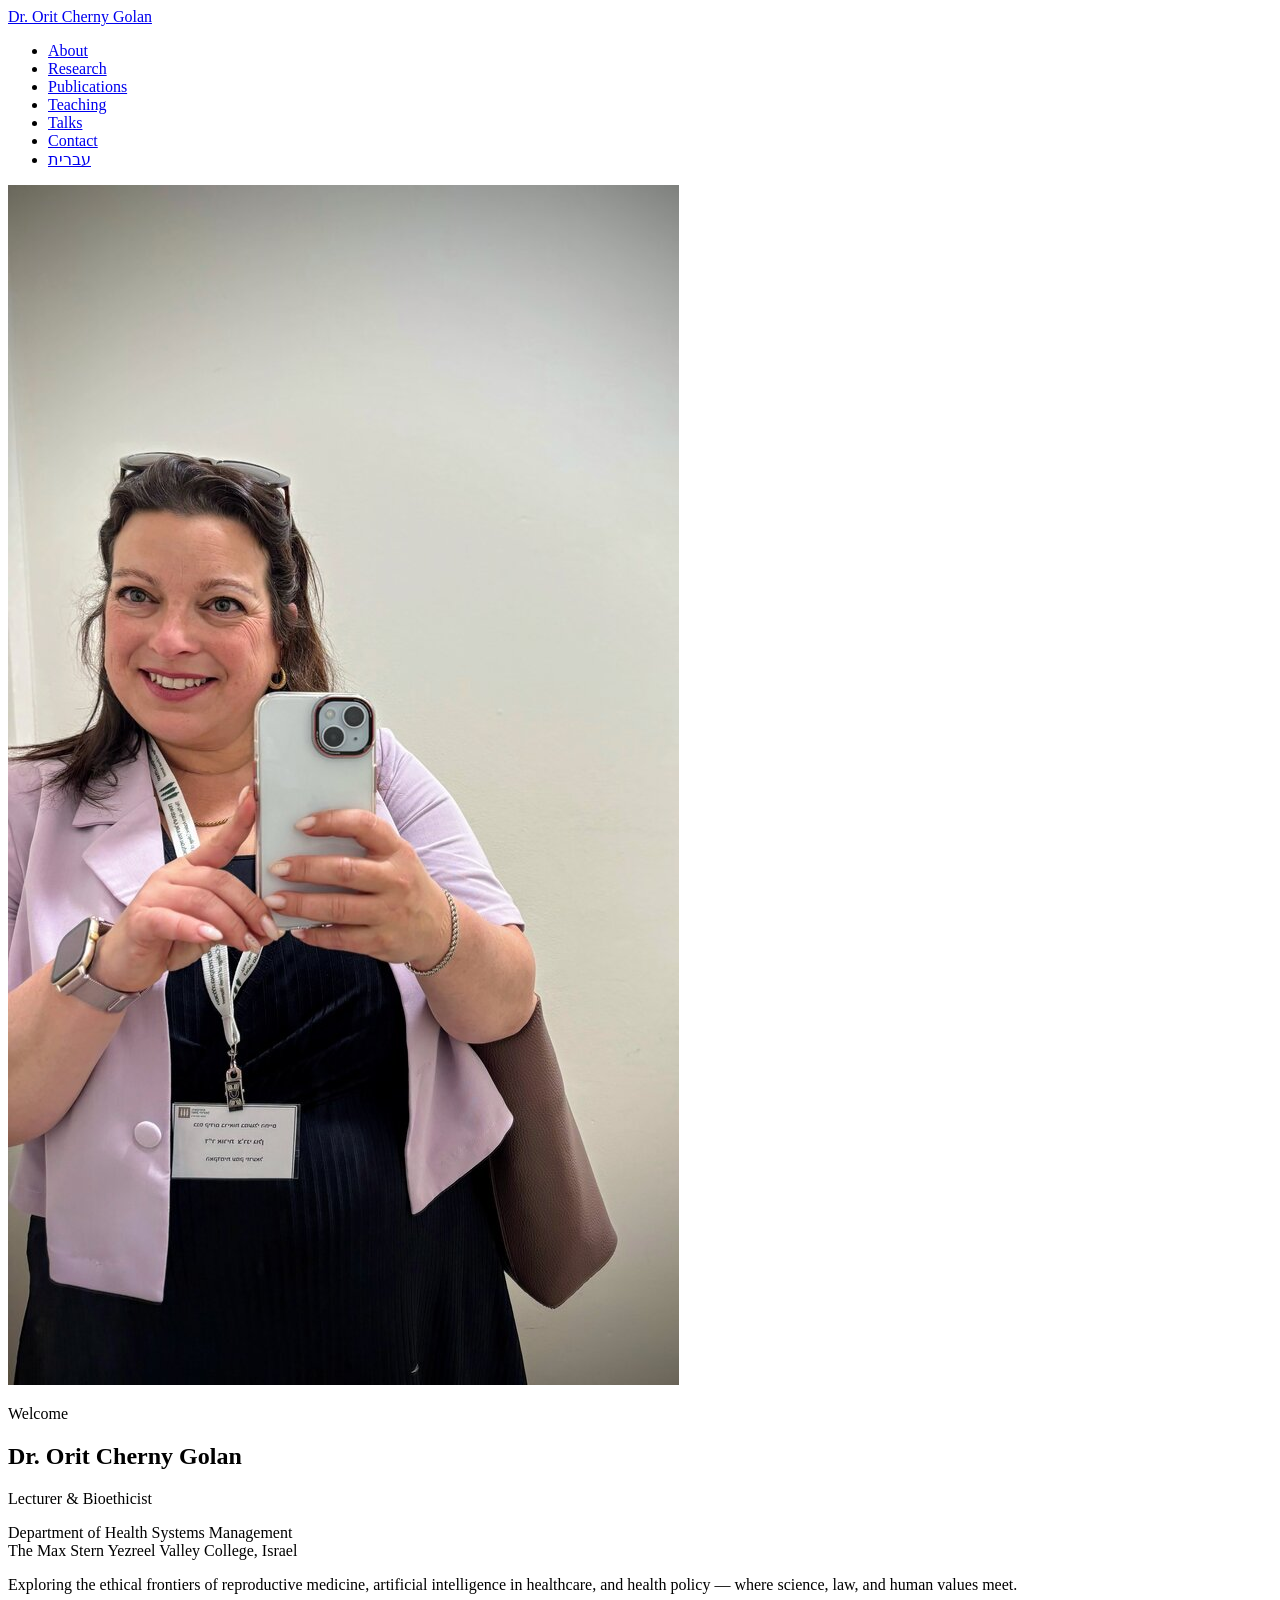
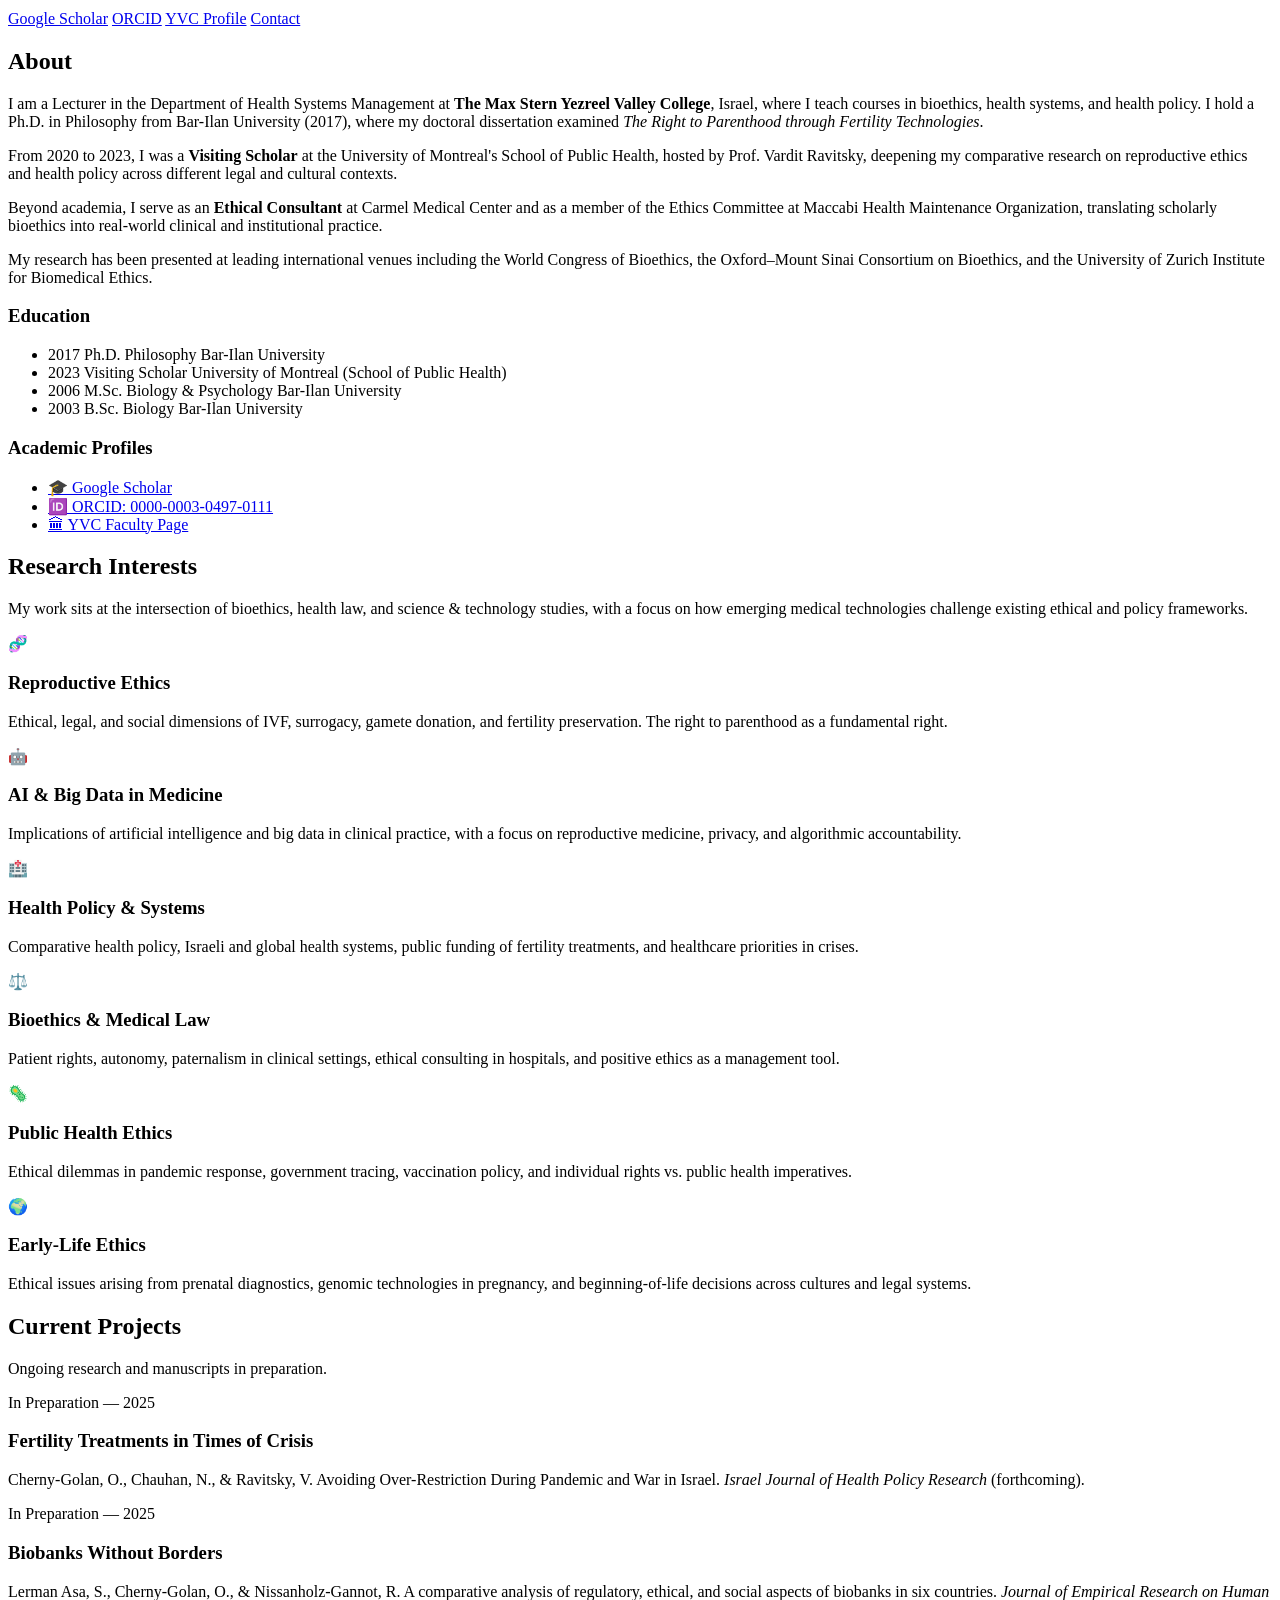
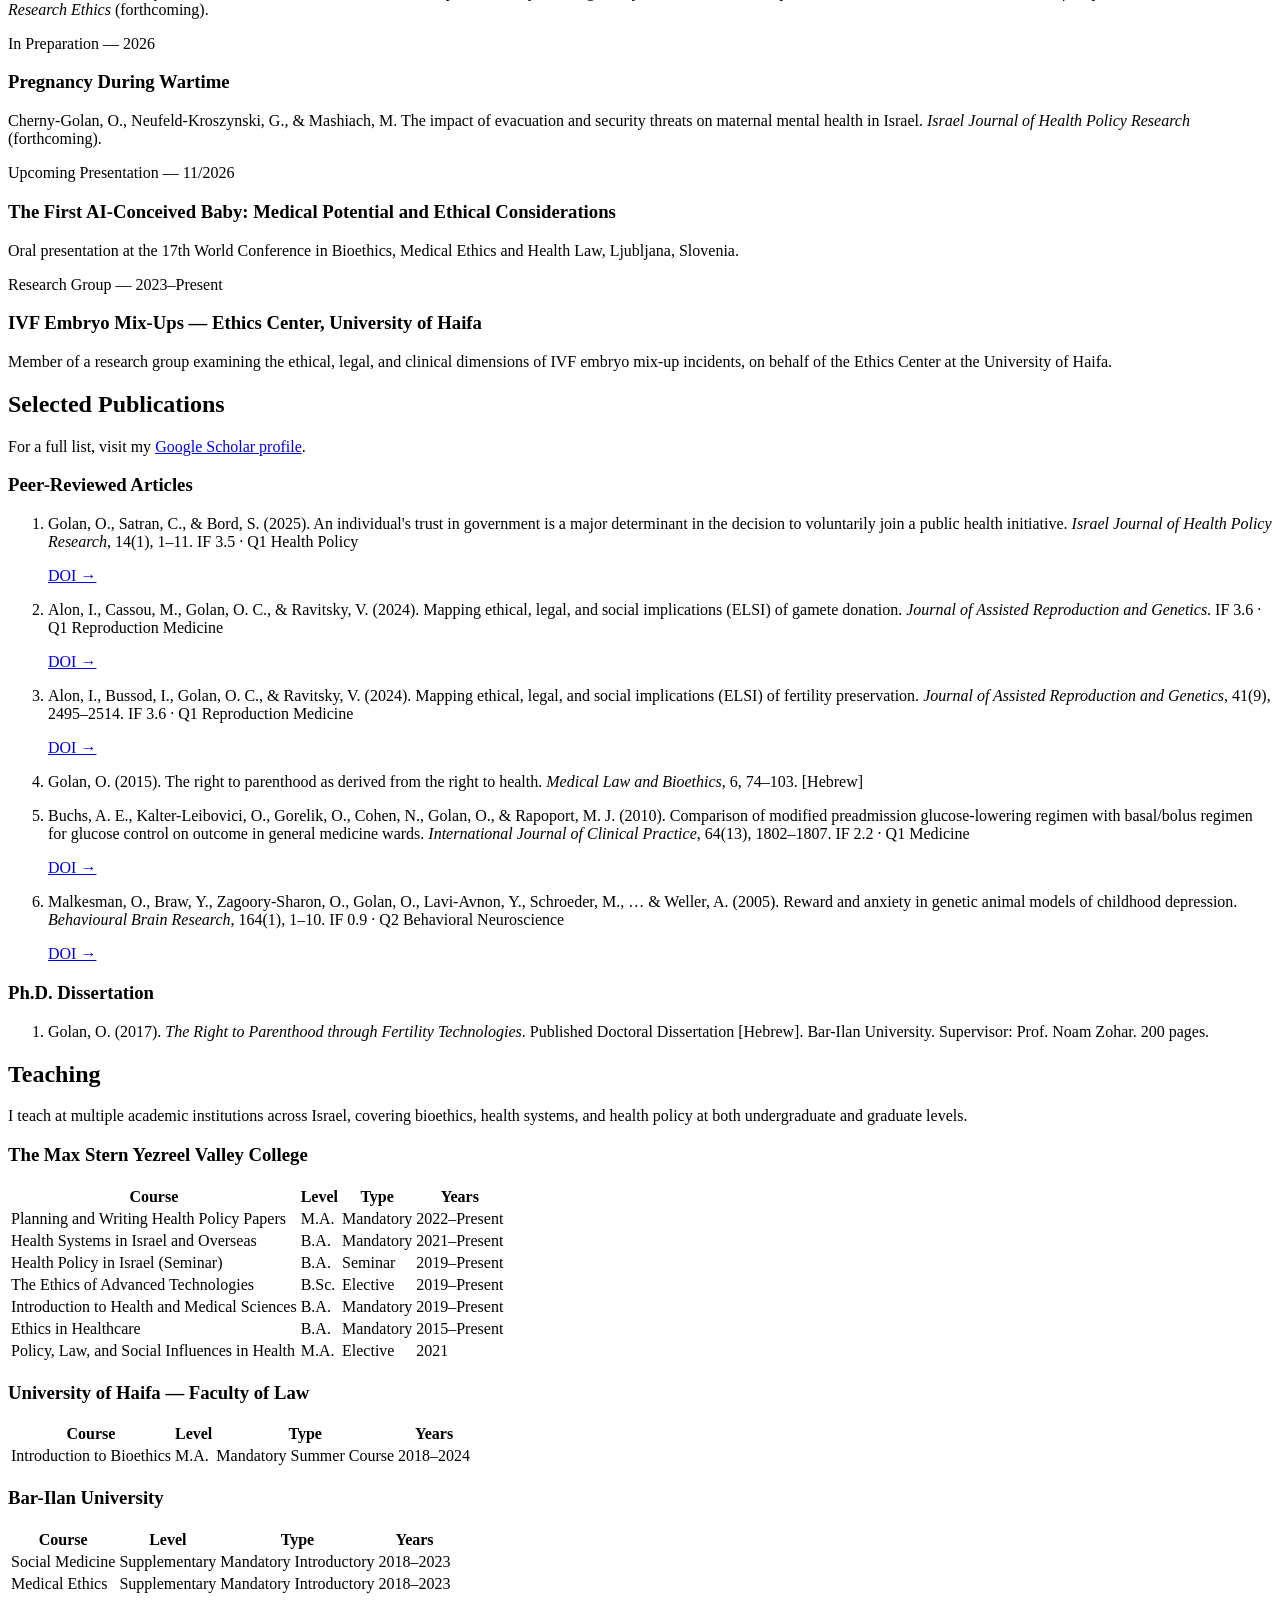
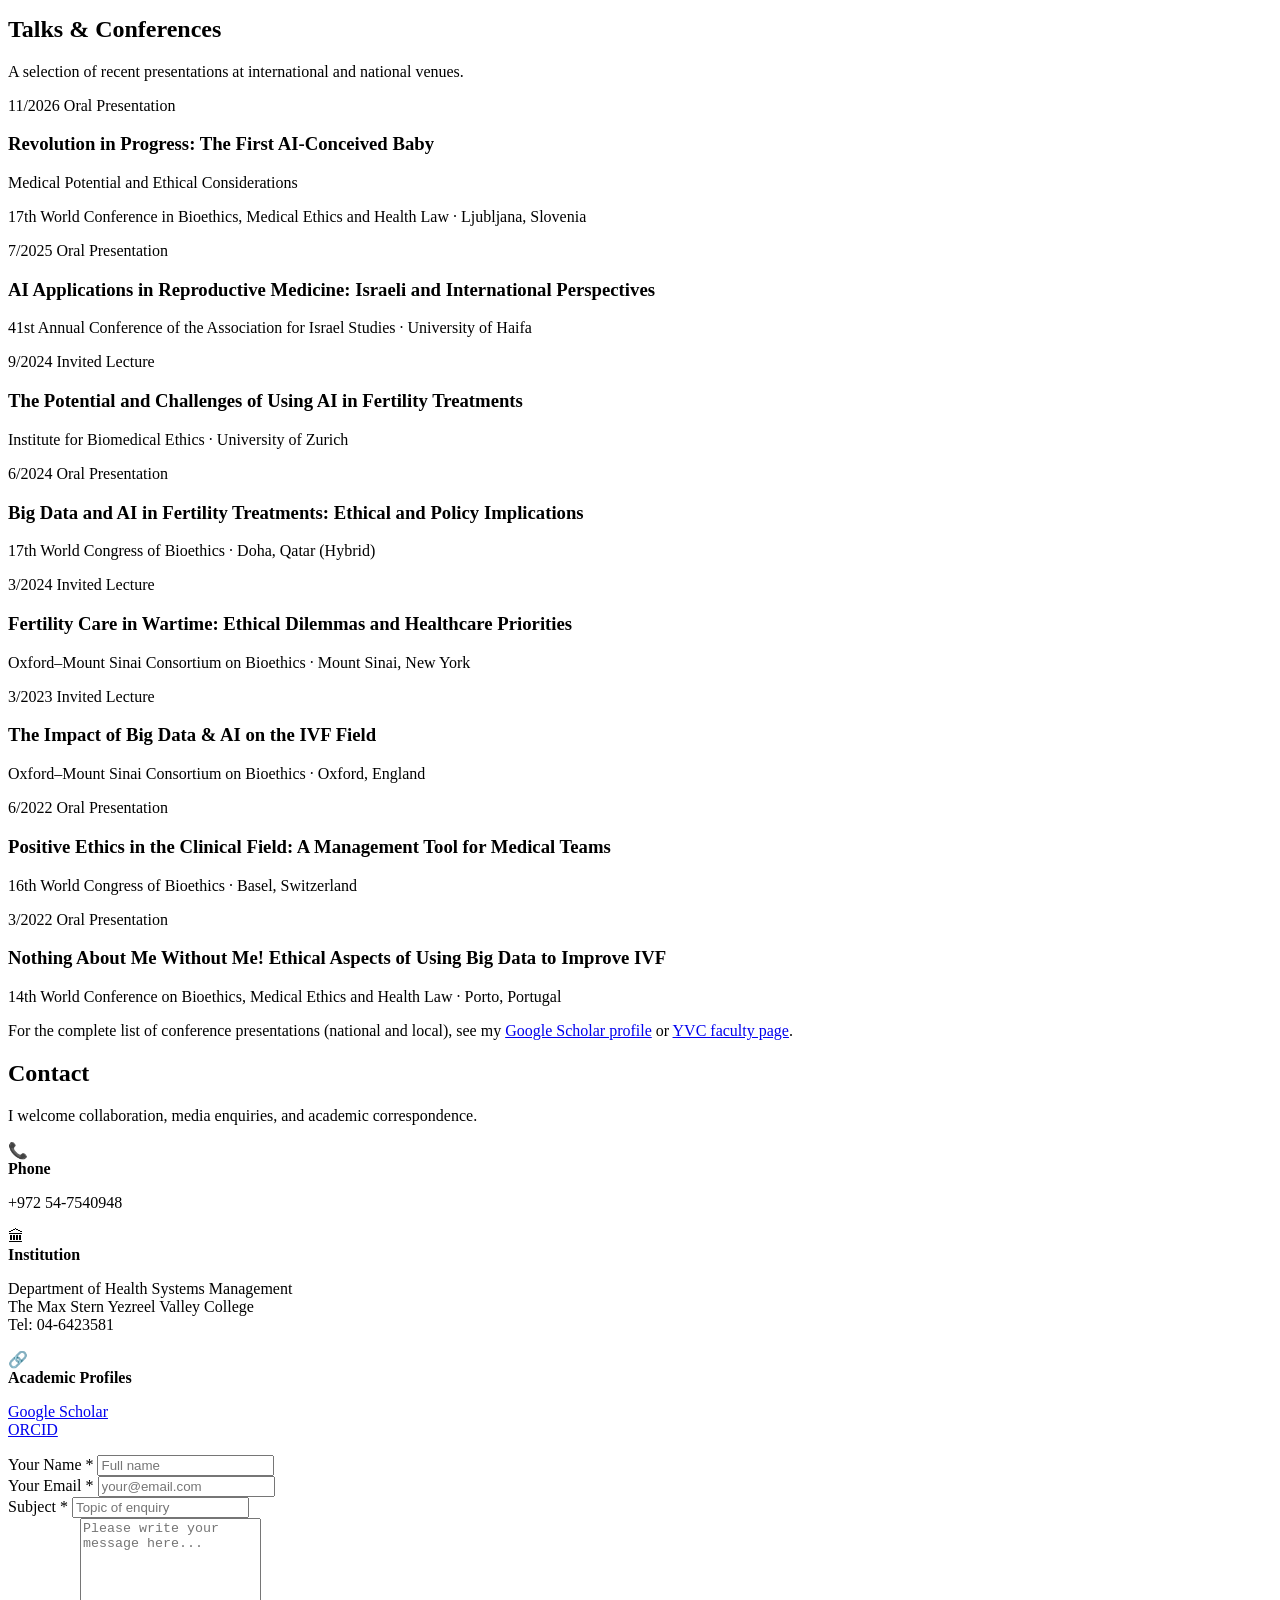
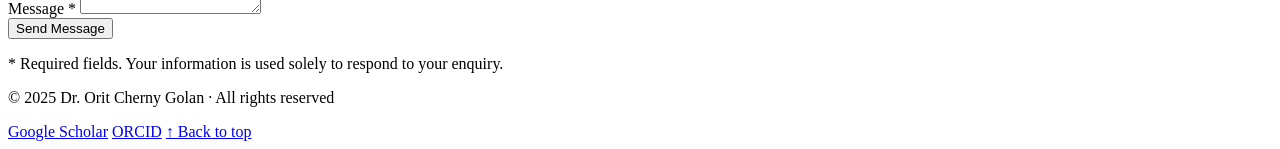
==== commit 56388bf9: "Update index.html" ====
--- a/index.html
+++ b/index.html
@@ -8,18 +8,9 @@
   <!-- ║  EDIT HERE: Change the page title that appears in the       ║ -->
   <!-- ║  browser tab and search engine results.                     ║ -->
   <!-- ╚══════════════════════════════════════════════════════════════╝ -->
-  <title> Dr. Orit Cherny Golan | Bioethicist & Lecturer & Ethical consultant</title>
-
+<title>Dr. Orit Cherny Golan | Bioethicist, Lecturer & Ethical Consultant</title>
 <meta name="description"
   content="Dr. Orit Cherny Golan – Lecturer in Health Systems Management, bioethicist, ethical consultant, and researcher specializing in reproductive ethics, AI in medicine, and health policy." />
-  <link rel="preconnect" href="https://fonts.googleapis.com" />
-  <link rel="preconnect" href="https://fonts.gstatic.com" crossorigin />
-  <link href="https://fonts.googleapis.com/css2?family=Cormorant+Garamond:ital,wght@0,400;0,600;0,700;1,400&family=Nunito:wght@300;400;500;600&display=swap" rel="stylesheet" />
-
-  <link rel="stylesheet" href="style.css" />
-</head>
-
-<body>
 
   <!-- ================================================================
        HEADER & NAVIGATION
@@ -33,7 +24,7 @@
       <a href="#top" class="header-name">Dr. Orit Cherny Golan</a>
 
       <!-- Navigation menu. Add or remove <li> items as needed. -->
-      <nav class="main-nav" aria-label="Main navigation">
+<nav class="main-nav" aria-label="Main navigation">
   <ul>
     <li><a href="#about">About</a></li>
     <li><a href="#research">Research</a></li>
@@ -44,9 +35,6 @@
     <li><a href="he.html" class="language-link">עברית</a></li>
   </ul>
 </nav>
-    </div>
-  </header>
-
 
   <!-- ================================================================
        HERO SECTION
@@ -58,18 +46,14 @@
     <div class="container hero-content">
 
       <!-- Profile photo — replace images/profile.jpg with your own photo -->
-      <div class="hero-photo-wrap">
-        <img
-         <div class="hero-photo-wrap">
+    
+ <div class="hero-photo-wrap">
   <img
     src="profile.jpg"
     alt="Portrait of Dr. Orit Cherny Golan"
     class="hero-photo"
   />
 </div>
-
-      <div class="hero-text">
-
         <!-- ╔════════════════════════════════════════════════════════╗ -->
         <!-- ║  EDIT: Your full name, title, affiliation, tagline.   ║ -->
         <!-- ╚════════════════════════════════════════════════════════╝ -->
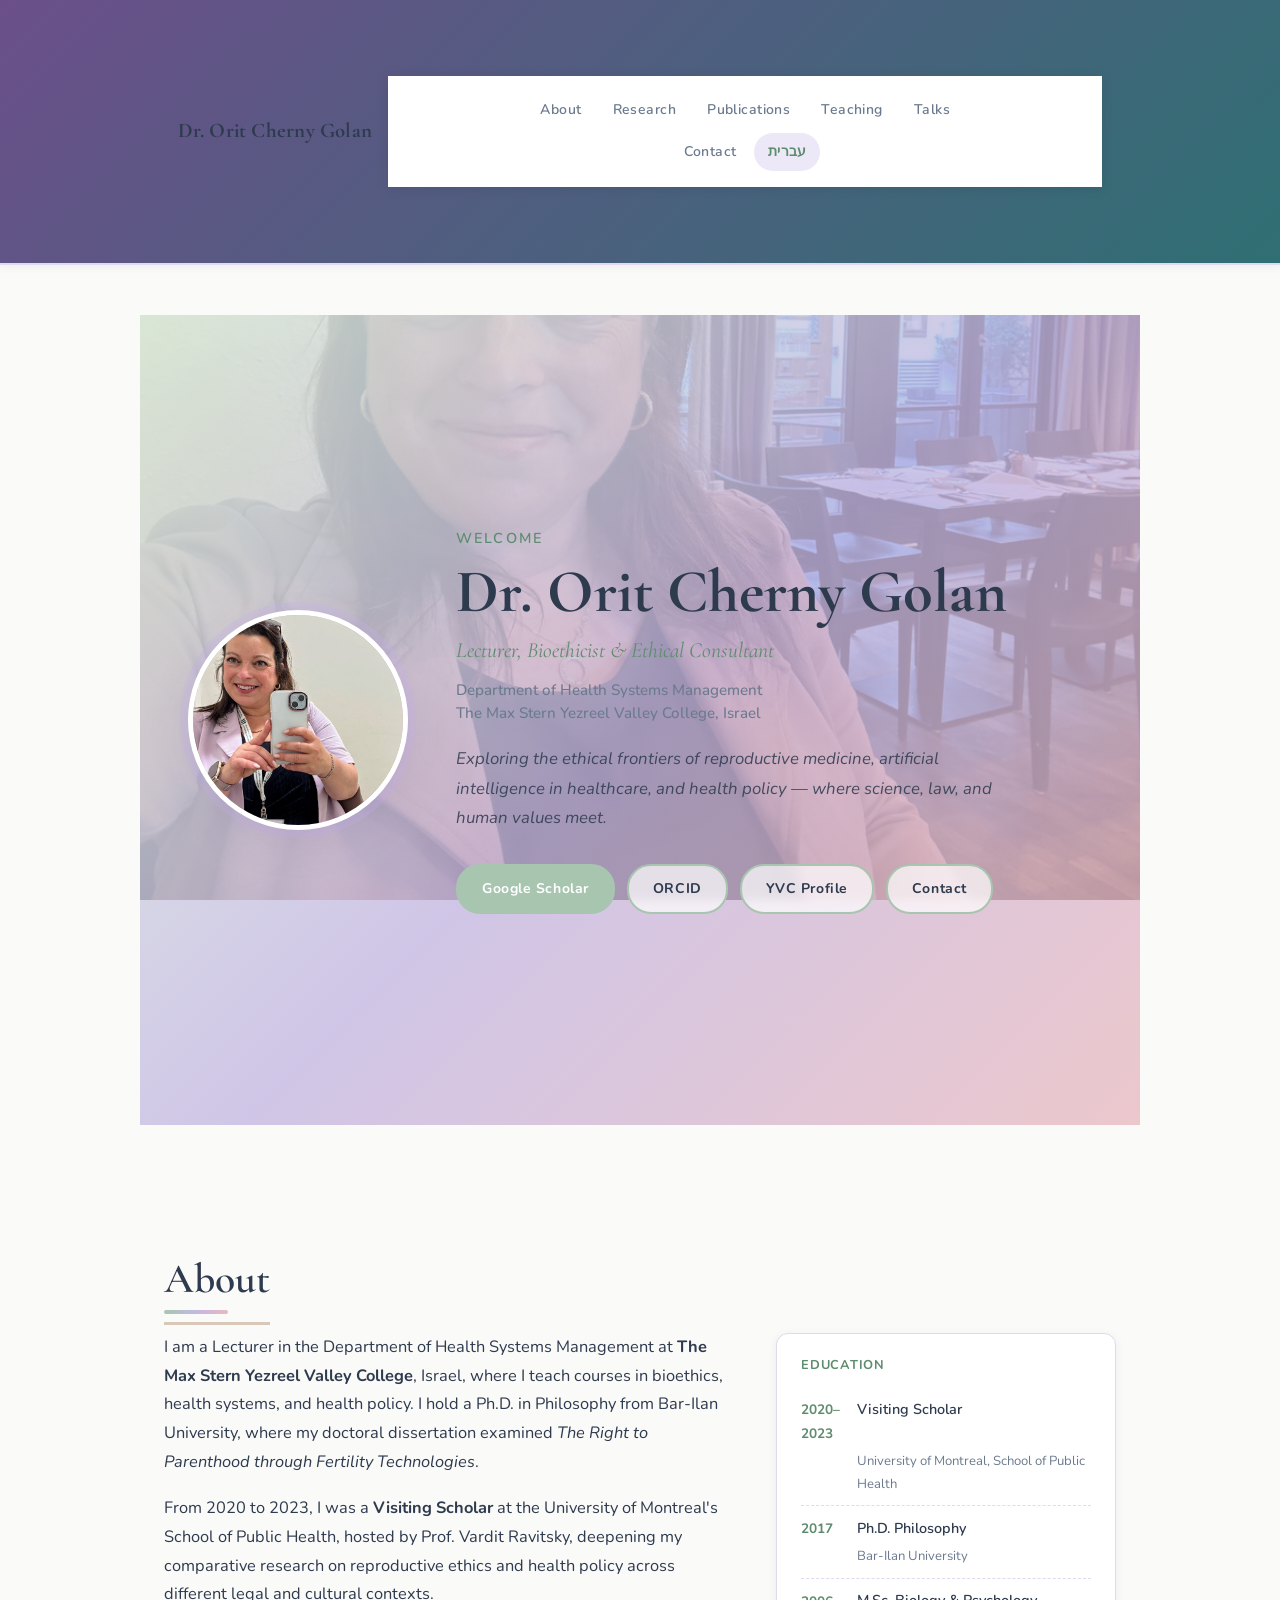
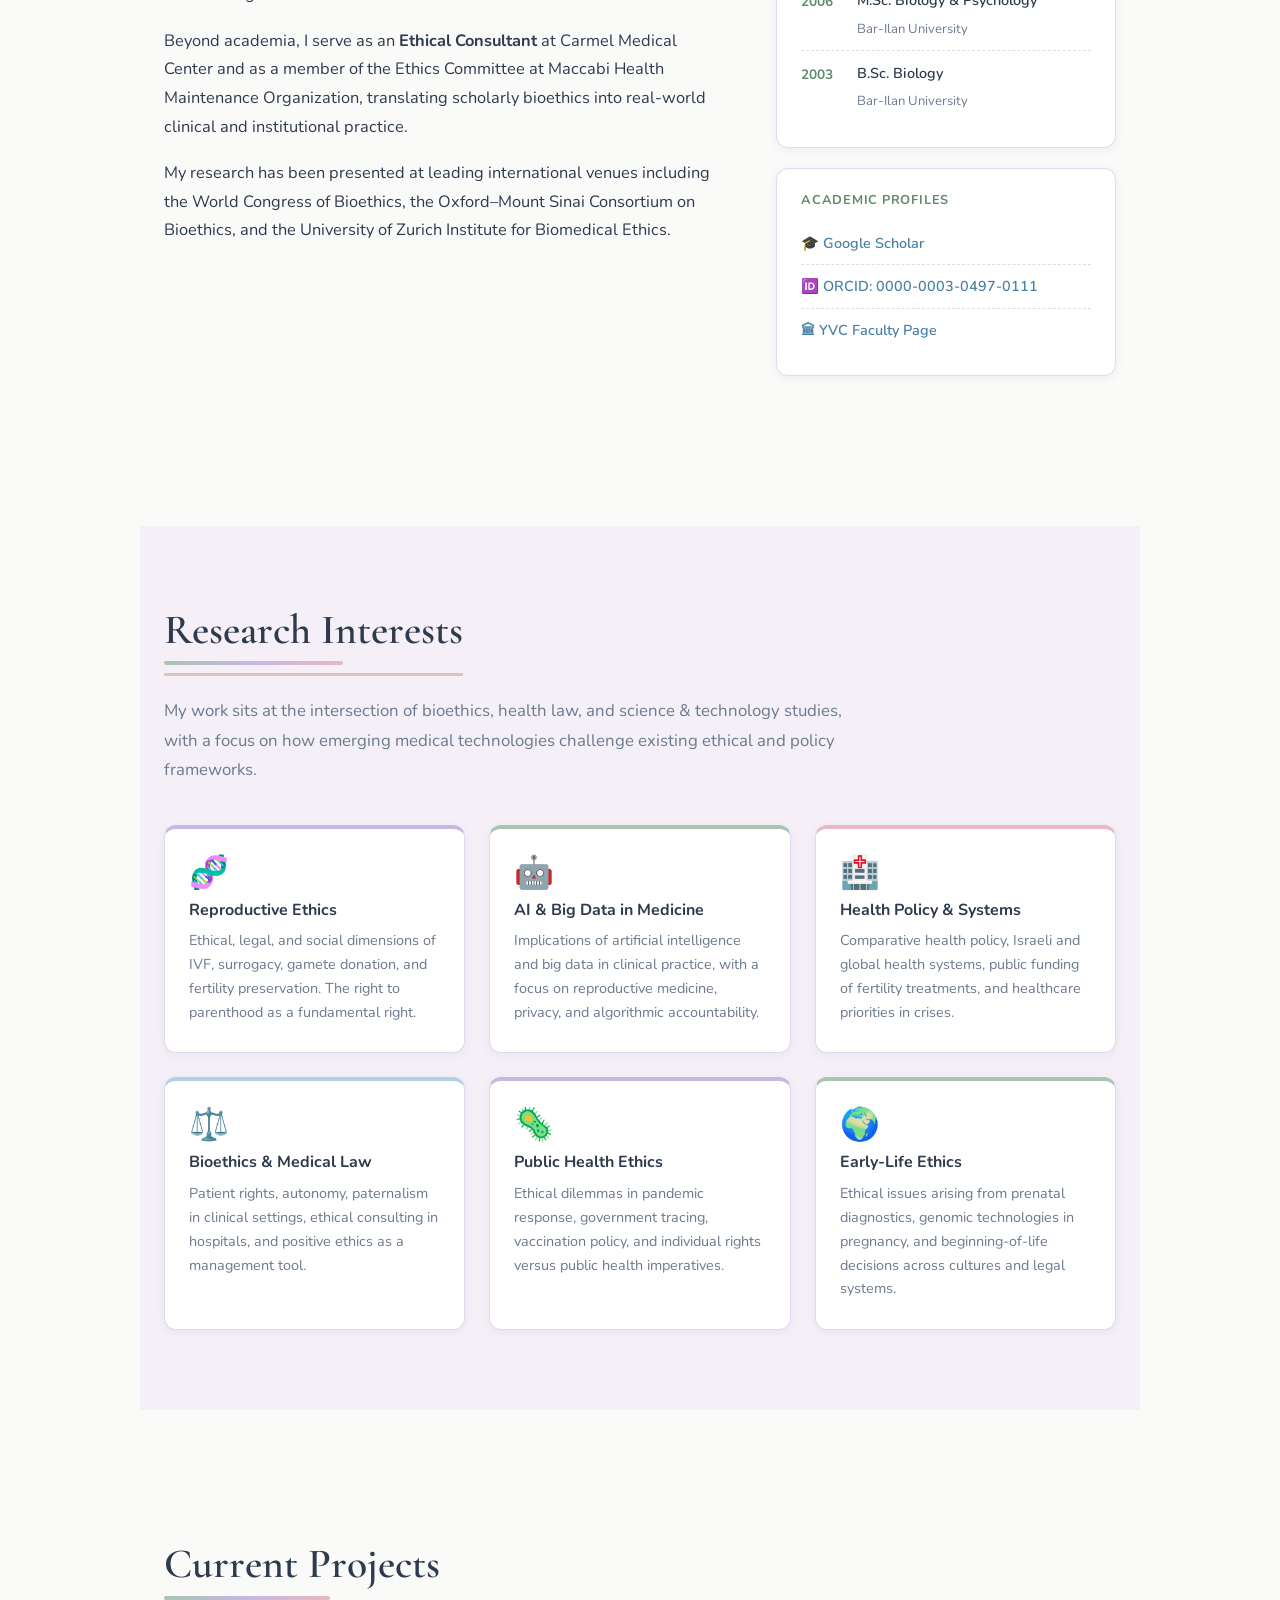
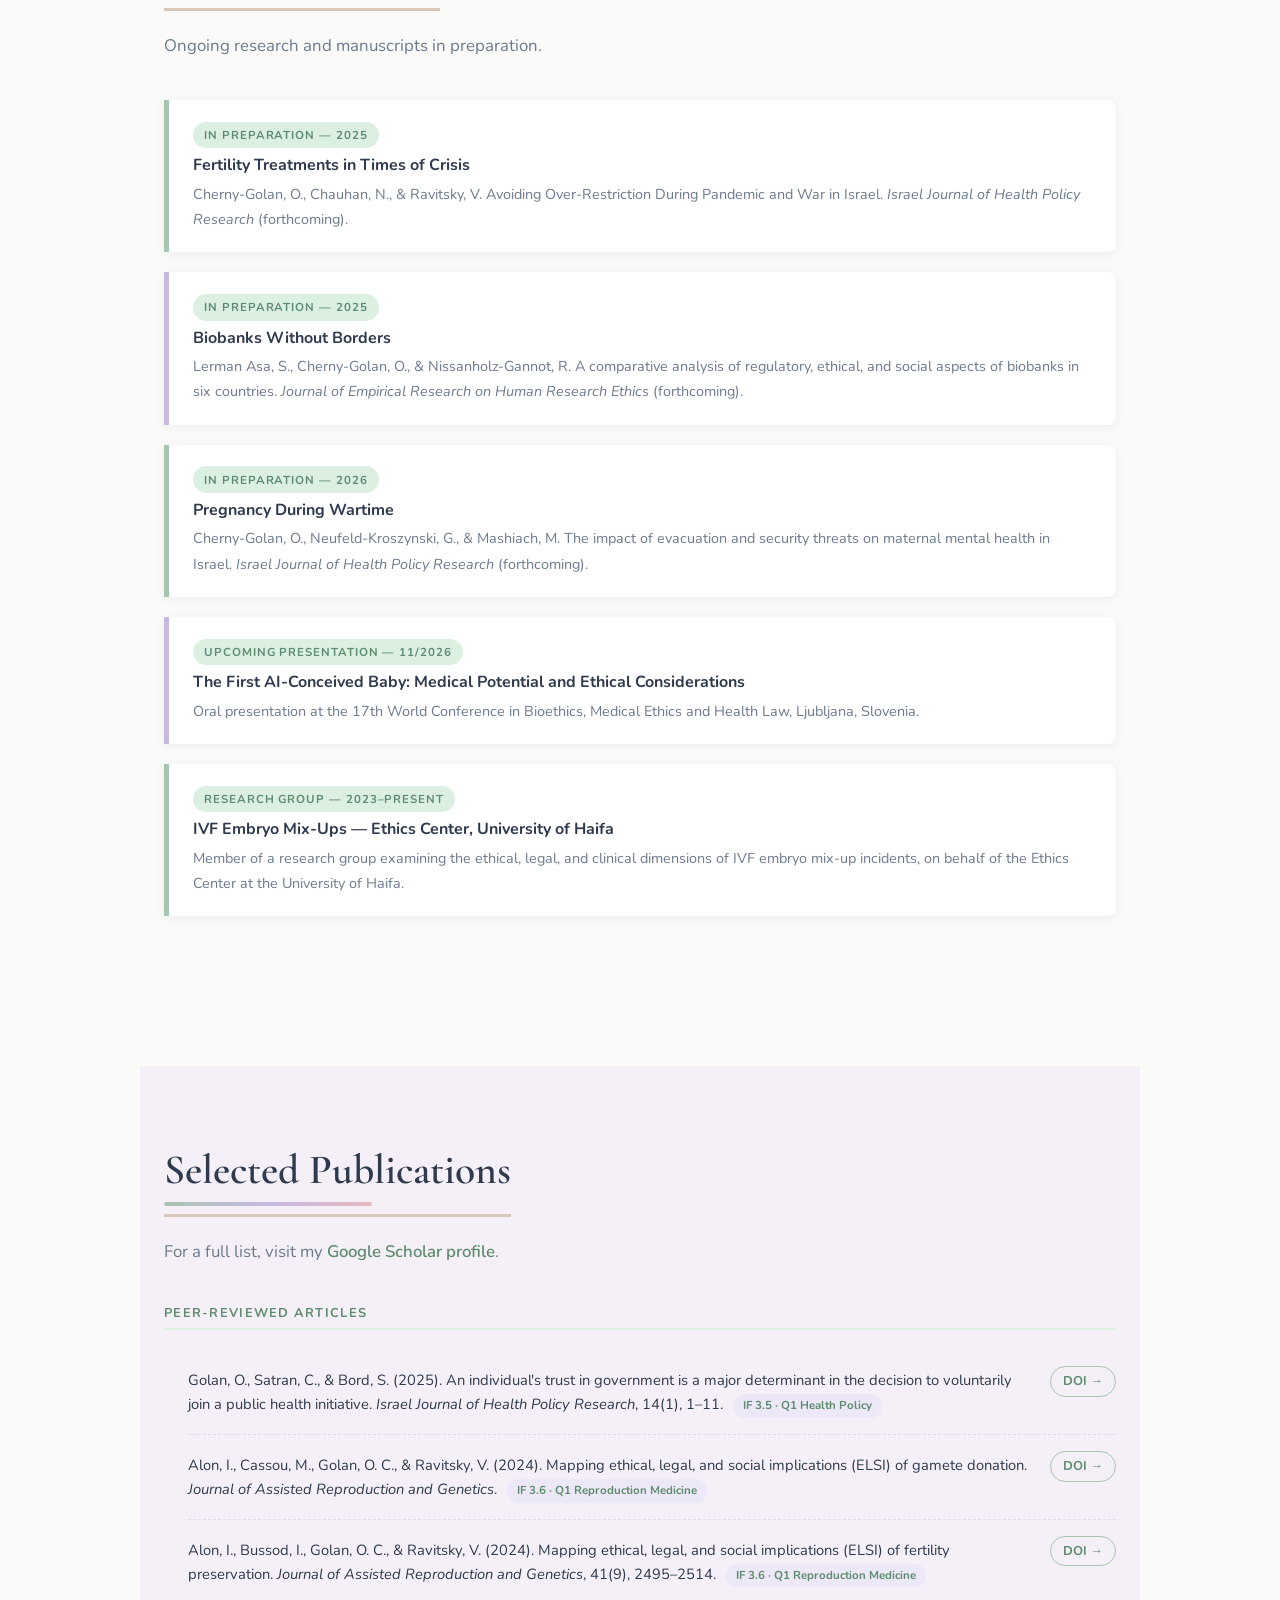
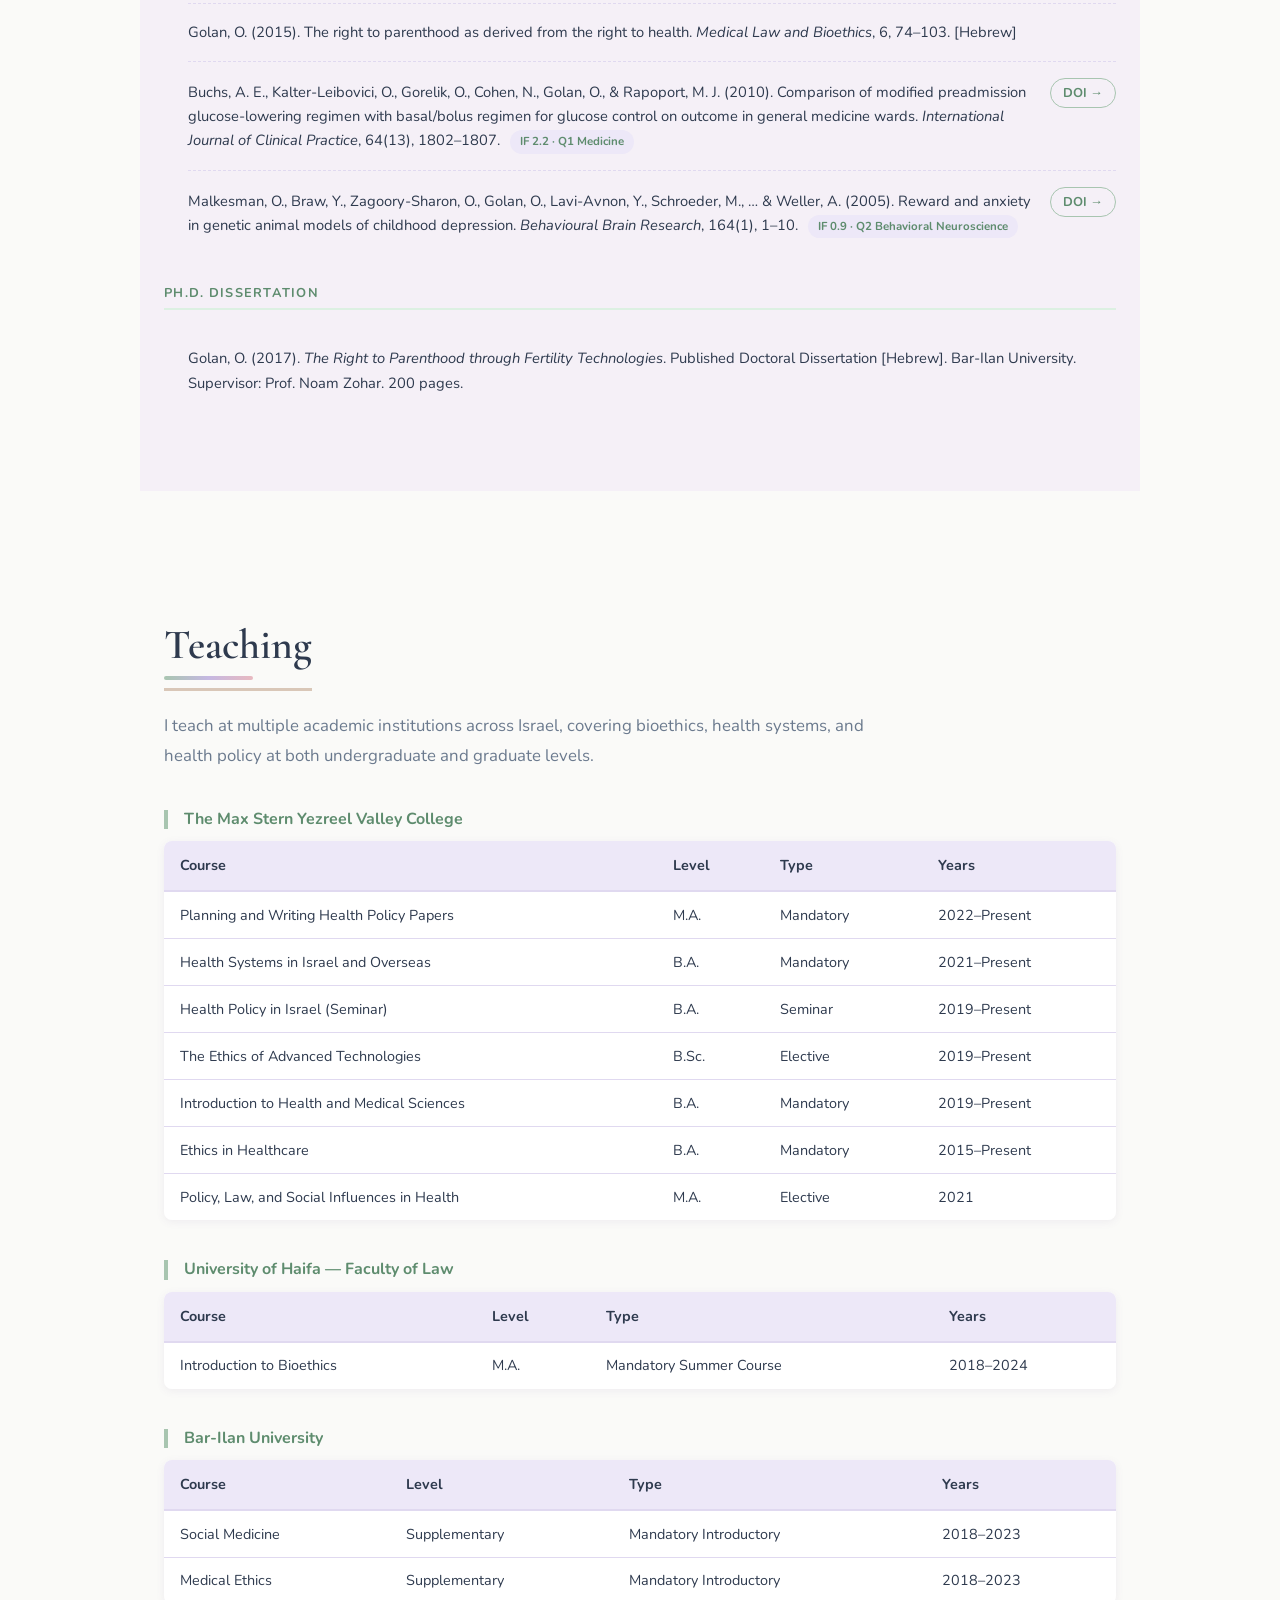
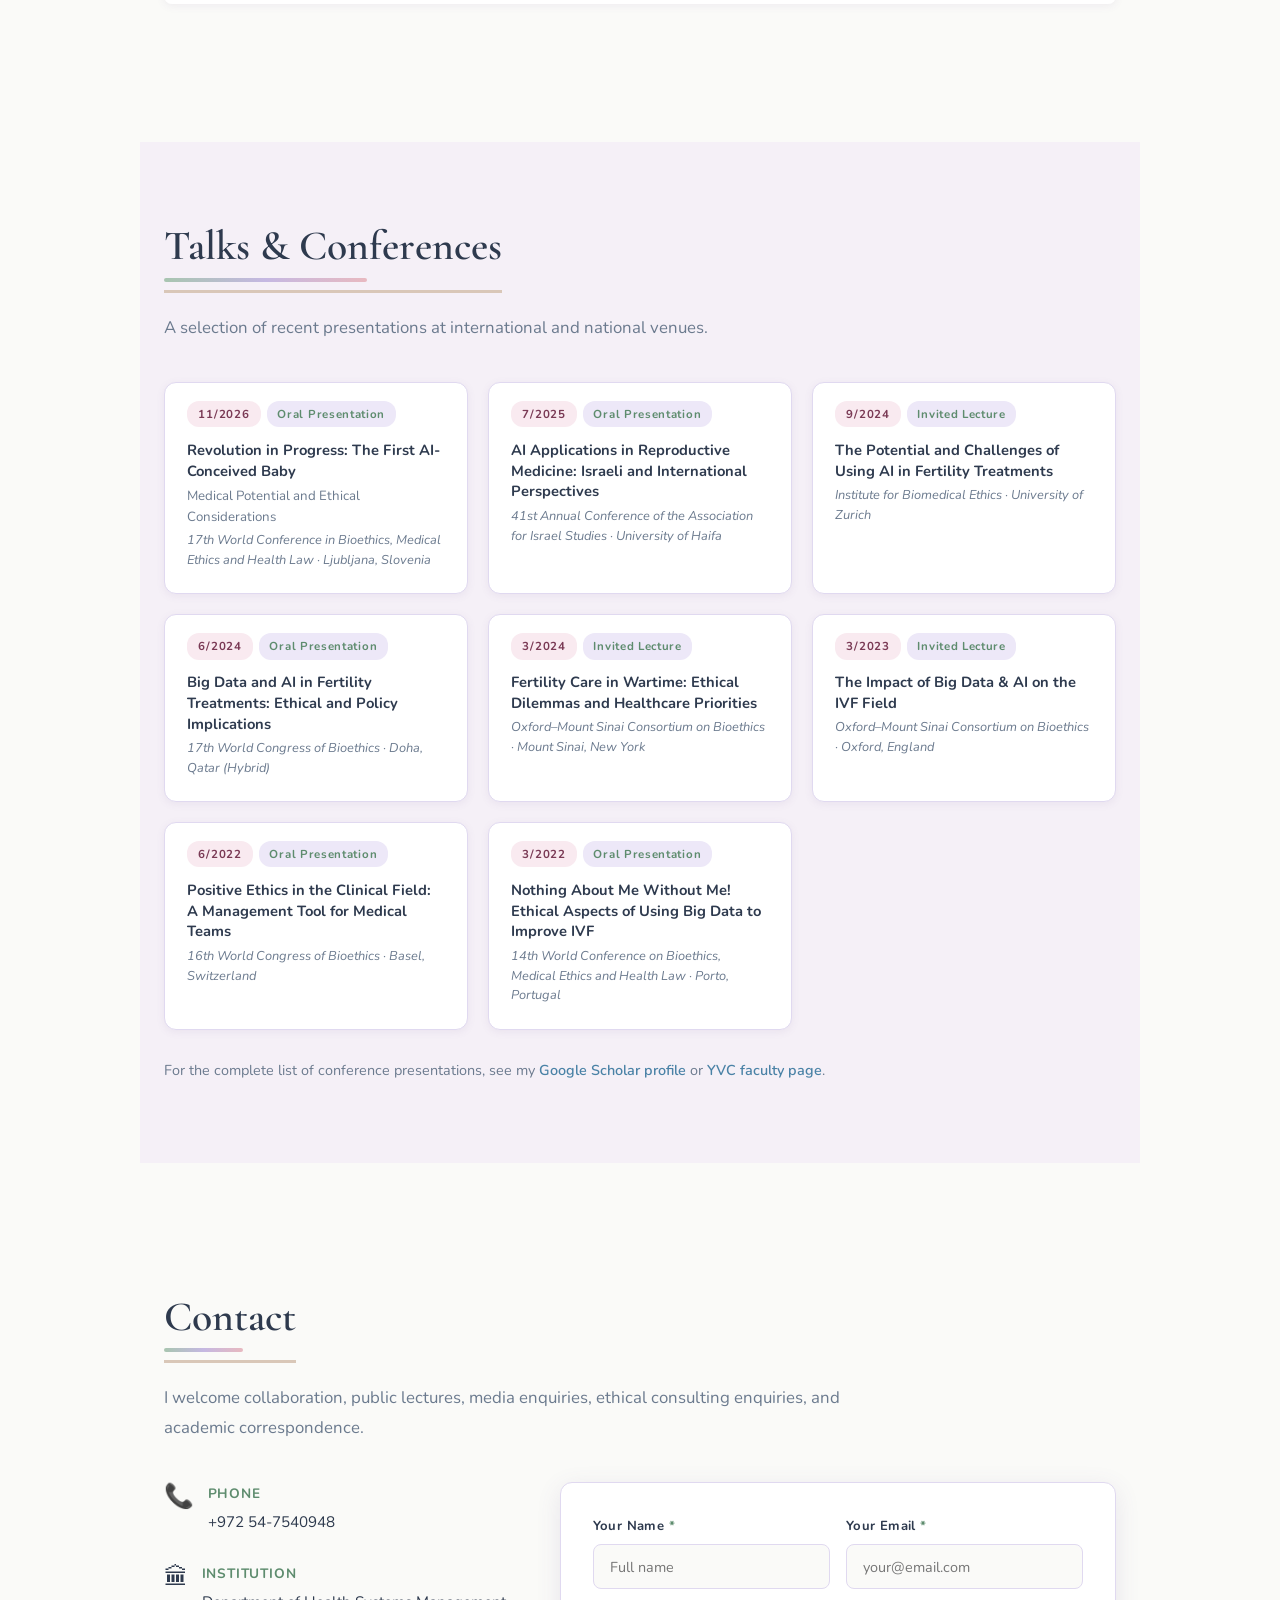
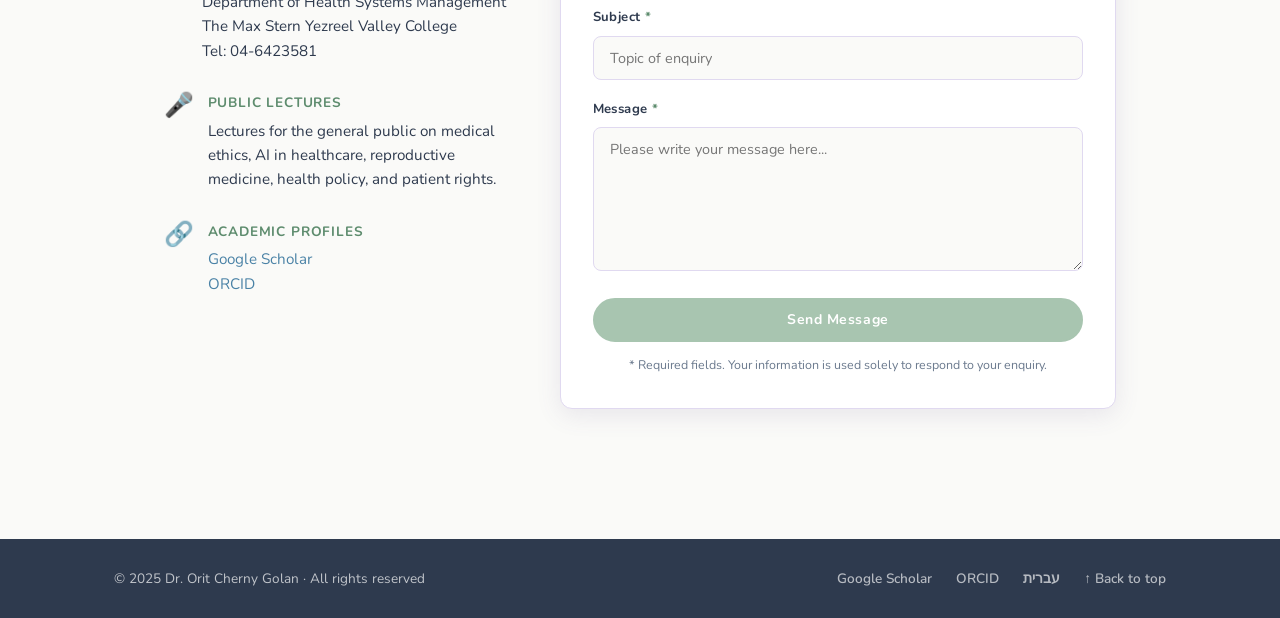
==== commit 4a9edc20: "Update index.html" ====
--- a/index.html
+++ b/index.html
@@ -3,776 +3,219 @@
 <head>
   <meta charset="UTF-8" />
   <meta name="viewport" content="width=device-width, initial-scale=1.0" />
-
-  <!-- ╔══════════════════════════════════════════════════════════════╗ -->
-  <!-- ║  EDIT HERE: Change the page title that appears in the       ║ -->
-  <!-- ║  browser tab and search engine results.                     ║ -->
-  <!-- ╚══════════════════════════════════════════════════════════════╝ -->
-<title>Dr. Orit Cherny Golan | Bioethicist, Lecturer & Ethical Consultant</title>
-<meta name="description"
-  content="Dr. Orit Cherny Golan – Lecturer in Health Systems Management, bioethicist, ethical consultant, and researcher specializing in reproductive ethics, AI in medicine, and health policy." />
-
-  <!-- ================================================================
-       HEADER & NAVIGATION
-       ================================================================ -->
+  <title>Dr. Orit Cherny Golan | Bioethicist, Lecturer & Ethical Consultant</title>
+  <meta name="description" content="Dr. Orit Cherny Golan – Lecturer in Health Systems Management, bioethicist, ethical consultant, and researcher specializing in reproductive ethics, AI in medicine, and health policy." />
+  <link rel="preconnect" href="https://fonts.googleapis.com" />
+  <link rel="preconnect" href="https://fonts.gstatic.com" crossorigin />
+  <link href="https://fonts.googleapis.com/css2?family=Cormorant+Garamond:ital,wght@0,400;0,600;0,700;1,400&family=Nunito:wght@300;400;500;600&display=swap" rel="stylesheet" />
+  <link rel="stylesheet" href="style.css" />
+  <style>
+    .hero { background-image: url('hero-bg.jpg'); }
+    .language-link { background-color: var(--clr-lavender-lt); color: var(--clr-sage-dark) !important; font-weight: 700; }
+  </style>
+</head>
+<body>
+
   <header class="site-header" id="top">
     <div class="container header-inner">
-
-      <!-- ╔══════════════════════════════════════════════════════════════╗ -->
-      <!-- ║  EDIT: Your name in the top-left corner of the header.     ║ -->
-      <!-- ╚══════════════════════════════════════════════════════════════╝ -->
       <a href="#top" class="header-name">Dr. Orit Cherny Golan</a>
-
-      <!-- Navigation menu. Add or remove <li> items as needed. -->
-<nav class="main-nav" aria-label="Main navigation">
-  <ul>
-    <li><a href="#about">About</a></li>
-    <li><a href="#research">Research</a></li>
-    <li><a href="#publications">Publications</a></li>
-    <li><a href="#teaching">Teaching</a></li>
-    <li><a href="#talks">Talks</a></li>
-    <li><a href="#contact">Contact</a></li>
-    <li><a href="he.html" class="language-link">עברית</a></li>
-  </ul>
-</nav>
-
-  <!-- ================================================================
-       HERO SECTION
-       The large introductory banner at the top of the page.
-       ================================================================ -->
+      <nav class="main-nav" aria-label="Main navigation">
+        <ul>
+          <li><a href="#about">About</a></li>
+          <li><a href="#research">Research</a></li>
+          <li><a href="#publications">Publications</a></li>
+          <li><a href="#teaching">Teaching</a></li>
+          <li><a href="#talks">Talks</a></li>
+          <li><a href="#contact">Contact</a></li>
+          <li><a href="he.html" class="language-link">עברית</a></li>
+        </ul>
+      </nav>
+    </div>
+  </header>
+
   <section class="hero" id="hero">
     <div class="hero-overlay"></div>
-
     <div class="container hero-content">
-
-      <!-- Profile photo — replace images/profile.jpg with your own photo -->
-    
- <div class="hero-photo-wrap">
-  <img
-    src="profile.jpg"
-    alt="Portrait of Dr. Orit Cherny Golan"
-    class="hero-photo"
-  />
-</div>
-        <!-- ╔════════════════════════════════════════════════════════╗ -->
-        <!-- ║  EDIT: Your full name, title, affiliation, tagline.   ║ -->
-        <!-- ╚════════════════════════════════════════════════════════╝ -->
+      <div class="hero-photo-wrap">
+        <img src="profile.jpg" alt="Portrait of Dr. Orit Cherny Golan" class="hero-photo" />
+      </div>
+      <div class="hero-text">
         <p class="hero-greeting">Welcome</p>
         <h1 class="hero-name">Dr. Orit Cherny Golan</h1>
-        <p class="hero-title">Lecturer &amp; Bioethicist</p>
+        <p class="hero-title">Lecturer, Bioethicist &amp; Ethical Consultant</p>
         <p class="hero-affil">
           Department of Health Systems Management<br />
           The Max Stern Yezreel Valley College, Israel
         </p>
         <p class="hero-tagline">
-          Exploring the ethical frontiers of reproductive medicine,
-          artificial intelligence in healthcare, and health policy —
-          where science, law, and human values meet.
+          Exploring the ethical frontiers of reproductive medicine, artificial intelligence in healthcare, and health policy — where science, law, and human values meet.
         </p>
-
-        <!-- Quick-links row -->
         <div class="hero-links">
-          <a href="https://scholar.google.com/citations?user=xFIUFrQAAAAJ&hl=en"
-             target="_blank" rel="noopener noreferrer"
-             class="btn btn-primary">Google Scholar</a>
-
-          <a href="https://orcid.org/0000-0003-0497-0111"
-             target="_blank" rel="noopener noreferrer"
-             class="btn btn-outline">ORCID</a>
-
-          <a href="https://yedion.yvc.ac.il/yedion/fireflyweb.aspx?prgname=Show_Teacher_Card&arguments=-N2579,-AE,-N9998"
-             target="_blank" rel="noopener noreferrer"
-             class="btn btn-outline">YVC Profile</a>
-
+          <a href="https://scholar.google.com/citations?user=xFIUFrQAAAAJ&hl=en" target="_blank" rel="noopener noreferrer" class="btn btn-primary">Google Scholar</a>
+          <a href="https://orcid.org/0000-0003-0497-0111" target="_blank" rel="noopener noreferrer" class="btn btn-outline">ORCID</a>
+          <a href="https://yedion.yvc.ac.il/yedion/fireflyweb.aspx?prgname=Show_Teacher_Card&arguments=-N2579,-AE,-N9998" target="_blank" rel="noopener noreferrer" class="btn btn-outline">YVC Profile</a>
           <a href="#contact" class="btn btn-outline">Contact</a>
         </div>
-
-      </div>
-    </div><!-- /.hero-content -->
-  </section><!-- /#hero -->
-
-
-  <!-- ================================================================
-       ABOUT
-       ================================================================ -->
+      </div>
+    </div>
+  </section>
+
   <section class="section" id="about">
     <div class="container">
       <h2 class="section-title">About</h2>
       <div class="about-grid">
-
         <div class="about-text">
-          <!-- ╔════════════════════════════════════════════════════════╗ -->
-          <!-- ║  EDIT: Your personal/professional bio paragraph(s).   ║ -->
-          <!-- ╚════════════════════════════════════════════════════════╝ -->
-          <p>
-            I am a Lecturer in the Department of Health Systems Management at
-            <strong>The Max Stern Yezreel Valley College</strong>, Israel, where I teach courses
-            in bioethics, health systems, and health policy. I hold a Ph.D. in Philosophy
-            from Bar-Ilan University (2017), where my doctoral dissertation examined
-            <em>The Right to Parenthood through Fertility Technologies</em>.
-          </p>
-          <p>
-            From 2020 to 2023, I was a <strong>Visiting Scholar</strong> at the
-            University of Montreal's School of Public Health, hosted by
-            Prof. Vardit Ravitsky, deepening my comparative research on reproductive
-            ethics and health policy across different legal and cultural contexts.
-          </p>
-          <p>
-            Beyond academia, I serve as an <strong>Ethical Consultant</strong> at
-            Carmel Medical Center and as a member of the Ethics Committee at
-            Maccabi Health Maintenance Organization, translating scholarly bioethics
-            into real-world clinical and institutional practice.
-          </p>
-          <p>
-            My research has been presented at leading international venues including
-            the World Congress of Bioethics, the Oxford–Mount Sinai Consortium on Bioethics,
-            and the University of Zurich Institute for Biomedical Ethics.
-          </p>
-        </div>
-
+          <p>I am a Lecturer in the Department of Health Systems Management at <strong>The Max Stern Yezreel Valley College</strong>, Israel, where I teach courses in bioethics, health systems, and health policy. I hold a Ph.D. in Philosophy from Bar-Ilan University, where my doctoral dissertation examined <em>The Right to Parenthood through Fertility Technologies</em>.</p>
+          <p>From 2020 to 2023, I was a <strong>Visiting Scholar</strong> at the University of Montreal's School of Public Health, hosted by Prof. Vardit Ravitsky, deepening my comparative research on reproductive ethics and health policy across different legal and cultural contexts.</p>
+          <p>Beyond academia, I serve as an <strong>Ethical Consultant</strong> at Carmel Medical Center and as a member of the Ethics Committee at Maccabi Health Maintenance Organization, translating scholarly bioethics into real-world clinical and institutional practice.</p>
+          <p>My research has been presented at leading international venues including the World Congress of Bioethics, the Oxford–Mount Sinai Consortium on Bioethics, and the University of Zurich Institute for Biomedical Ethics.</p>
+        </div>
         <div class="about-sidebar">
-
-          <!-- Education card -->
           <div class="card">
             <h3 class="card-title">Education</h3>
             <ul class="edu-list">
-              <!-- ╔════════════════════════════════════════════════╗ -->
-              <!-- ║  EDIT: Degrees — year | degree | institution.  ║ -->
-              <!-- ╚════════════════════════════════════════════════╝ -->
-              <li>
-                <span class="edu-year">2017</span>
-                <span class="edu-deg">Ph.D. Philosophy</span>
-                <span class="edu-inst">Bar-Ilan University</span>
-              </li>
-              <li>
-                <span class="edu-year">2023</span>
-                <span class="edu-deg">Visiting Scholar</span>
-                <span class="edu-inst">University of Montreal (School of Public Health)</span>
-              </li>
-              <li>
-                <span class="edu-year">2006</span>
-                <span class="edu-deg">M.Sc. Biology &amp; Psychology</span>
-                <span class="edu-inst">Bar-Ilan University</span>
-              </li>
-              <li>
-                <span class="edu-year">2003</span>
-                <span class="edu-deg">B.Sc. Biology</span>
-                <span class="edu-inst">Bar-Ilan University</span>
-              </li>
+              <li><span class="edu-year">2020–2023</span><span class="edu-deg">Visiting Scholar</span><span class="edu-inst">University of Montreal, School of Public Health</span></li>
+              <li><span class="edu-year">2017</span><span class="edu-deg">Ph.D. Philosophy</span><span class="edu-inst">Bar-Ilan University</span></li>
+              <li><span class="edu-year">2006</span><span class="edu-deg">M.Sc. Biology &amp; Psychology</span><span class="edu-inst">Bar-Ilan University</span></li>
+              <li><span class="edu-year">2003</span><span class="edu-deg">B.Sc. Biology</span><span class="edu-inst">Bar-Ilan University</span></li>
             </ul>
-          </div><!-- /.card -->
-
-          <!-- Academic profiles card -->
+          </div>
           <div class="card">
             <h3 class="card-title">Academic Profiles</h3>
             <ul class="profile-links">
-              <li><a href="https://scholar.google.com/citations?user=xFIUFrQAAAAJ&hl=en"
-                     target="_blank" rel="noopener noreferrer">🎓 Google Scholar</a></li>
-              <li><a href="https://orcid.org/0000-0003-0497-0111"
-                     target="_blank" rel="noopener noreferrer">🆔 ORCID: 0000-0003-0497-0111</a></li>
-              <li><a href="https://yedion.yvc.ac.il/yedion/fireflyweb.aspx?prgname=Show_Teacher_Card&arguments=-N2579,-AE,-N9998"
-                     target="_blank" rel="noopener noreferrer">🏛 YVC Faculty Page</a></li>
+              <li><a href="https://scholar.google.com/citations?user=xFIUFrQAAAAJ&hl=en" target="_blank" rel="noopener noreferrer">🎓 Google Scholar</a></li>
+              <li><a href="https://orcid.org/0000-0003-0497-0111" target="_blank" rel="noopener noreferrer">🆔 ORCID: 0000-0003-0497-0111</a></li>
+              <li><a href="https://yedion.yvc.ac.il/yedion/fireflyweb.aspx?prgname=Show_Teacher_Card&arguments=-N2579,-AE,-N9998" target="_blank" rel="noopener noreferrer">🏛 YVC Faculty Page</a></li>
             </ul>
-          </div><!-- /.card -->
-
-        </div><!-- /.about-sidebar -->
-      </div><!-- /.about-grid -->
-    </div>
-  </section>
-
-
-  <!-- ================================================================
-       RESEARCH INTERESTS
-       ================================================================ -->
+          </div>
+        </div>
+      </div>
+    </div>
+  </section>
+
   <section class="section section-alt" id="research">
     <div class="container">
       <h2 class="section-title">Research Interests</h2>
-      <p class="section-lead">
-        My work sits at the intersection of bioethics, health law, and science &amp; technology studies,
-        with a focus on how emerging medical technologies challenge existing ethical and policy frameworks.
-      </p>
-
-      <!-- ╔════════════════════════════════════════════════════════════╗ -->
-      <!-- ║  EDIT: Add, remove, or rename interest cards below.       ║ -->
-      <!-- ╚════════════════════════════════════════════════════════════╝ -->
+      <p class="section-lead">My work sits at the intersection of bioethics, health law, and science &amp; technology studies, with a focus on how emerging medical technologies challenge existing ethical and policy frameworks.</p>
       <div class="interests-grid">
-
-        <div class="interest-card">
-          <div class="interest-icon">🧬</div>
-          <h3>Reproductive Ethics</h3>
-          <p>
-            Ethical, legal, and social dimensions of IVF, surrogacy, gamete donation,
-            and fertility preservation. The right to parenthood as a fundamental right.
-          </p>
-        </div>
-
-        <div class="interest-card">
-          <div class="interest-icon">🤖</div>
-          <h3>AI &amp; Big Data in Medicine</h3>
-          <p>
-            Implications of artificial intelligence and big data in clinical practice,
-            with a focus on reproductive medicine, privacy, and algorithmic accountability.
-          </p>
-        </div>
-
-        <div class="interest-card">
-          <div class="interest-icon">🏥</div>
-          <h3>Health Policy &amp; Systems</h3>
-          <p>
-            Comparative health policy, Israeli and global health systems,
-            public funding of fertility treatments, and healthcare priorities in crises.
-          </p>
-        </div>
-
-        <div class="interest-card">
-          <div class="interest-icon">⚖️</div>
-          <h3>Bioethics &amp; Medical Law</h3>
-          <p>
-            Patient rights, autonomy, paternalism in clinical settings,
-            ethical consulting in hospitals, and positive ethics as a management tool.
-          </p>
-        </div>
-
-        <div class="interest-card">
-          <div class="interest-icon">🦠</div>
-          <h3>Public Health Ethics</h3>
-          <p>
-            Ethical dilemmas in pandemic response, government tracing, vaccination policy,
-            and individual rights vs. public health imperatives.
-          </p>
-        </div>
-
-        <div class="interest-card">
-          <div class="interest-icon">🌍</div>
-          <h3>Early-Life Ethics</h3>
-          <p>
-            Ethical issues arising from prenatal diagnostics, genomic technologies
-            in pregnancy, and beginning-of-life decisions across cultures and legal systems.
-          </p>
-        </div>
-
-      </div><!-- /.interests-grid -->
-    </div>
-  </section>
-
-
-  <!-- ================================================================
-       CURRENT PROJECTS
-       ================================================================ -->
+        <div class="interest-card"><div class="interest-icon">🧬</div><h3>Reproductive Ethics</h3><p>Ethical, legal, and social dimensions of IVF, surrogacy, gamete donation, and fertility preservation. The right to parenthood as a fundamental right.</p></div>
+        <div class="interest-card"><div class="interest-icon">🤖</div><h3>AI &amp; Big Data in Medicine</h3><p>Implications of artificial intelligence and big data in clinical practice, with a focus on reproductive medicine, privacy, and algorithmic accountability.</p></div>
+        <div class="interest-card"><div class="interest-icon">🏥</div><h3>Health Policy &amp; Systems</h3><p>Comparative health policy, Israeli and global health systems, public funding of fertility treatments, and healthcare priorities in crises.</p></div>
+        <div class="interest-card"><div class="interest-icon">⚖️</div><h3>Bioethics &amp; Medical Law</h3><p>Patient rights, autonomy, paternalism in clinical settings, ethical consulting in hospitals, and positive ethics as a management tool.</p></div>
+        <div class="interest-card"><div class="interest-icon">🦠</div><h3>Public Health Ethics</h3><p>Ethical dilemmas in pandemic response, government tracing, vaccination policy, and individual rights versus public health imperatives.</p></div>
+        <div class="interest-card"><div class="interest-icon">🌍</div><h3>Early-Life Ethics</h3><p>Ethical issues arising from prenatal diagnostics, genomic technologies in pregnancy, and beginning-of-life decisions across cultures and legal systems.</p></div>
+      </div>
+    </div>
+  </section>
+
   <section class="section" id="projects">
     <div class="container">
       <h2 class="section-title">Current Projects</h2>
       <p class="section-lead">Ongoing research and manuscripts in preparation.</p>
-
-      <!-- ╔════════════════════════════════════════════════════════════╗ -->
-      <!-- ║  EDIT: Each <div class="project-item"> is one project.    ║ -->
-      <!-- ║  Add or remove items as needed.                           ║ -->
-      <!-- ╚════════════════════════════════════════════════════════════╝ -->
-
-      <div class="project-item">
-        <span class="project-tag">In Preparation — 2025</span>
-        <h3>Fertility Treatments in Times of Crisis</h3>
-        <p>
-          Cherny-Golan, O., Chauhan, N., &amp; Ravitsky, V. Avoiding Over-Restriction
-          During Pandemic and War in Israel.
-          <em>Israel Journal of Health Policy Research</em> (forthcoming).
-        </p>
-      </div>
-
-      <div class="project-item">
-        <span class="project-tag">In Preparation — 2025</span>
-        <h3>Biobanks Without Borders</h3>
-        <p>
-          Lerman Asa, S., Cherny-Golan, O., &amp; Nissanholz-Gannot, R.
-          A comparative analysis of regulatory, ethical, and social aspects of biobanks
-          in six countries.
-          <em>Journal of Empirical Research on Human Research Ethics</em> (forthcoming).
-        </p>
-      </div>
-
-      <div class="project-item">
-        <span class="project-tag">In Preparation — 2026</span>
-        <h3>Pregnancy During Wartime</h3>
-        <p>
-          Cherny-Golan, O., Neufeld-Kroszynski, G., &amp; Mashiach, M.
-          The impact of evacuation and security threats on maternal mental health in Israel.
-          <em>Israel Journal of Health Policy Research</em> (forthcoming).
-        </p>
-      </div>
-
-      <div class="project-item">
-        <span class="project-tag">Upcoming Presentation — 11/2026</span>
-        <h3>The First AI-Conceived Baby: Medical Potential and Ethical Considerations</h3>
-        <p>
-          Oral presentation at the 17th World Conference in Bioethics, Medical Ethics
-          and Health Law, Ljubljana, Slovenia.
-        </p>
-      </div>
-
-      <div class="project-item">
-        <span class="project-tag">Research Group — 2023–Present</span>
-        <h3>IVF Embryo Mix-Ups — Ethics Center, University of Haifa</h3>
-        <p>
-          Member of a research group examining the ethical, legal, and clinical
-          dimensions of IVF embryo mix-up incidents, on behalf of the Ethics Center
-          at the University of Haifa.
-        </p>
-      </div>
-
-    </div>
-  </section>
-
-
-  <!-- ================================================================
-       SELECTED PUBLICATIONS
-       ================================================================ -->
+      <div class="project-item"><span class="project-tag">In Preparation — 2025</span><h3>Fertility Treatments in Times of Crisis</h3><p>Cherny-Golan, O., Chauhan, N., &amp; Ravitsky, V. Avoiding Over-Restriction During Pandemic and War in Israel. <em>Israel Journal of Health Policy Research</em> (forthcoming).</p></div>
+      <div class="project-item"><span class="project-tag">In Preparation — 2025</span><h3>Biobanks Without Borders</h3><p>Lerman Asa, S., Cherny-Golan, O., &amp; Nissanholz-Gannot, R. A comparative analysis of regulatory, ethical, and social aspects of biobanks in six countries. <em>Journal of Empirical Research on Human Research Ethics</em> (forthcoming).</p></div>
+      <div class="project-item"><span class="project-tag">In Preparation — 2026</span><h3>Pregnancy During Wartime</h3><p>Cherny-Golan, O., Neufeld-Kroszynski, G., &amp; Mashiach, M. The impact of evacuation and security threats on maternal mental health in Israel. <em>Israel Journal of Health Policy Research</em> (forthcoming).</p></div>
+      <div class="project-item"><span class="project-tag">Upcoming Presentation — 11/2026</span><h3>The First AI-Conceived Baby: Medical Potential and Ethical Considerations</h3><p>Oral presentation at the 17th World Conference in Bioethics, Medical Ethics and Health Law, Ljubljana, Slovenia.</p></div>
+      <div class="project-item"><span class="project-tag">Research Group — 2023–Present</span><h3>IVF Embryo Mix-Ups — Ethics Center, University of Haifa</h3><p>Member of a research group examining the ethical, legal, and clinical dimensions of IVF embryo mix-up incidents, on behalf of the Ethics Center at the University of Haifa.</p></div>
+    </div>
+  </section>
+
   <section class="section section-alt" id="publications">
     <div class="container">
       <h2 class="section-title">Selected Publications</h2>
-      <p class="section-lead">
-        For a full list, visit my
-        <a href="https://scholar.google.com/citations?user=xFIUFrQAAAAJ&hl=en"
-           target="_blank" rel="noopener noreferrer">Google Scholar profile</a>.
-      </p>
-
-      <!-- ╔════════════════════════════════════════════════════════════╗ -->
-      <!-- ║  EDIT: Each <li class="pub-item"> is one publication.     ║ -->
-      <!-- ║  Format: Authors (Year). Title. Journal. DOI link.        ║ -->
-      <!-- ╚════════════════════════════════════════════════════════════╝ -->
-
+      <p class="section-lead">For a full list, visit my <a href="https://scholar.google.com/citations?user=xFIUFrQAAAAJ&hl=en" target="_blank" rel="noopener noreferrer">Google Scholar profile</a>.</p>
       <h3 class="pub-category">Peer-Reviewed Articles</h3>
       <ol class="pub-list">
-
-        <li class="pub-item">
-          <p class="pub-ref">
-            Golan, O., Satran, C., &amp; Bord, S. (2025). An individual's trust in government
-            is a major determinant in the decision to voluntarily join a public health initiative.
-            <em>Israel Journal of Health Policy Research</em>, 14(1), 1–11.
-            <span class="pub-meta">IF 3.5 · Q1 Health Policy</span>
-          </p>
-          <a href="https://doi.org/10.1186/s13584-025-00671-x"
-             target="_blank" rel="noopener noreferrer" class="pub-doi">DOI →</a>
-        </li>
-
-        <li class="pub-item">
-          <p class="pub-ref">
-            Alon, I., Cassou, M., Golan, O. C., &amp; Ravitsky, V. (2024). Mapping ethical,
-            legal, and social implications (ELSI) of gamete donation.
-            <em>Journal of Assisted Reproduction and Genetics</em>.
-            <span class="pub-meta">IF 3.6 · Q1 Reproduction Medicine</span>
-          </p>
-          <a href="https://doi.org/10.1007/s10815-024-03229-z"
-             target="_blank" rel="noopener noreferrer" class="pub-doi">DOI →</a>
-        </li>
-
-        <li class="pub-item">
-          <p class="pub-ref">
-            Alon, I., Bussod, I., Golan, O. C., &amp; Ravitsky, V. (2024). Mapping ethical,
-            legal, and social implications (ELSI) of fertility preservation.
-            <em>Journal of Assisted Reproduction and Genetics</em>, 41(9), 2495–2514.
-            <span class="pub-meta">IF 3.6 · Q1 Reproduction Medicine</span>
-          </p>
-          <a href="https://doi.org/10.1007/s10815-024-03210-w"
-             target="_blank" rel="noopener noreferrer" class="pub-doi">DOI →</a>
-        </li>
-
-        <li class="pub-item">
-          <p class="pub-ref">
-            Golan, O. (2015). The right to parenthood as derived from the right to health.
-            <em>Medical Law and Bioethics</em>, 6, 74–103. [Hebrew]
-          </p>
-        </li>
-
-        <li class="pub-item">
-          <p class="pub-ref">
-            Buchs, A. E., Kalter-Leibovici, O., Gorelik, O., Cohen, N., Golan, O.,
-            &amp; Rapoport, M. J. (2010). Comparison of modified preadmission glucose-lowering
-            regimen with basal/bolus regimen for glucose control on outcome in general medicine wards.
-            <em>International Journal of Clinical Practice</em>, 64(13), 1802–1807.
-            <span class="pub-meta">IF 2.2 · Q1 Medicine</span>
-          </p>
-          <a href="https://doi.org/10.1111/j.1742-1241.2010.02384.x"
-             target="_blank" rel="noopener noreferrer" class="pub-doi">DOI →</a>
-        </li>
-
-        <li class="pub-item">
-          <p class="pub-ref">
-            Malkesman, O., Braw, Y., Zagoory-Sharon, O., Golan, O., Lavi-Avnon, Y.,
-            Schroeder, M., … &amp; Weller, A. (2005). Reward and anxiety in genetic animal
-            models of childhood depression.
-            <em>Behavioural Brain Research</em>, 164(1), 1–10.
-            <span class="pub-meta">IF 0.9 · Q2 Behavioral Neuroscience</span>
-          </p>
-          <a href="https://doi.org/10.1016/j.bbr.2005.04.023"
-             target="_blank" rel="noopener noreferrer" class="pub-doi">DOI →</a>
-        </li>
-
+        <li class="pub-item"><p class="pub-ref">Golan, O., Satran, C., &amp; Bord, S. (2025). An individual's trust in government is a major determinant in the decision to voluntarily join a public health initiative. <em>Israel Journal of Health Policy Research</em>, 14(1), 1–11. <span class="pub-meta">IF 3.5 · Q1 Health Policy</span></p><a href="https://doi.org/10.1186/s13584-025-00671-x" target="_blank" rel="noopener noreferrer" class="pub-doi">DOI →</a></li>
+        <li class="pub-item"><p class="pub-ref">Alon, I., Cassou, M., Golan, O. C., &amp; Ravitsky, V. (2024). Mapping ethical, legal, and social implications (ELSI) of gamete donation. <em>Journal of Assisted Reproduction and Genetics</em>. <span class="pub-meta">IF 3.6 · Q1 Reproduction Medicine</span></p><a href="https://doi.org/10.1007/s10815-024-03229-z" target="_blank" rel="noopener noreferrer" class="pub-doi">DOI →</a></li>
+        <li class="pub-item"><p class="pub-ref">Alon, I., Bussod, I., Golan, O. C., &amp; Ravitsky, V. (2024). Mapping ethical, legal, and social implications (ELSI) of fertility preservation. <em>Journal of Assisted Reproduction and Genetics</em>, 41(9), 2495–2514. <span class="pub-meta">IF 3.6 · Q1 Reproduction Medicine</span></p><a href="https://doi.org/10.1007/s10815-024-03210-w" target="_blank" rel="noopener noreferrer" class="pub-doi">DOI →</a></li>
+        <li class="pub-item"><p class="pub-ref">Golan, O. (2015). The right to parenthood as derived from the right to health. <em>Medical Law and Bioethics</em>, 6, 74–103. [Hebrew]</p></li>
+        <li class="pub-item"><p class="pub-ref">Buchs, A. E., Kalter-Leibovici, O., Gorelik, O., Cohen, N., Golan, O., &amp; Rapoport, M. J. (2010). Comparison of modified preadmission glucose-lowering regimen with basal/bolus regimen for glucose control on outcome in general medicine wards. <em>International Journal of Clinical Practice</em>, 64(13), 1802–1807. <span class="pub-meta">IF 2.2 · Q1 Medicine</span></p><a href="https://doi.org/10.1111/j.1742-1241.2010.02384.x" target="_blank" rel="noopener noreferrer" class="pub-doi">DOI →</a></li>
+        <li class="pub-item"><p class="pub-ref">Malkesman, O., Braw, Y., Zagoory-Sharon, O., Golan, O., Lavi-Avnon, Y., Schroeder, M., … &amp; Weller, A. (2005). Reward and anxiety in genetic animal models of childhood depression. <em>Behavioural Brain Research</em>, 164(1), 1–10. <span class="pub-meta">IF 0.9 · Q2 Behavioral Neuroscience</span></p><a href="https://doi.org/10.1016/j.bbr.2005.04.023" target="_blank" rel="noopener noreferrer" class="pub-doi">DOI →</a></li>
       </ol>
-
-      <!-- ── Ph.D. Dissertation ── -->
       <h3 class="pub-category">Ph.D. Dissertation</h3>
-      <ol class="pub-list">
-        <li class="pub-item">
-          <p class="pub-ref">
-            Golan, O. (2017). <em>The Right to Parenthood through Fertility Technologies</em>.
-            Published Doctoral Dissertation [Hebrew]. Bar-Ilan University.
-            Supervisor: Prof. Noam Zohar. 200 pages.
-          </p>
-        </li>
-      </ol>
-
-    </div>
-  </section>
-
-
-  <!-- ================================================================
-       TEACHING
-       ================================================================ -->
+      <ol class="pub-list"><li class="pub-item"><p class="pub-ref">Golan, O. (2017). <em>The Right to Parenthood through Fertility Technologies</em>. Published Doctoral Dissertation [Hebrew]. Bar-Ilan University. Supervisor: Prof. Noam Zohar. 200 pages.</p></li></ol>
+    </div>
+  </section>
+
   <section class="section" id="teaching">
     <div class="container">
       <h2 class="section-title">Teaching</h2>
-      <p class="section-lead">
-        I teach at multiple academic institutions across Israel,
-        covering bioethics, health systems, and health policy at both undergraduate and graduate levels.
-      </p>
-
-      <!-- ── Institution: Yezreel Valley College ── -->
+      <p class="section-lead">I teach at multiple academic institutions across Israel, covering bioethics, health systems, and health policy at both undergraduate and graduate levels.</p>
       <h3 class="teaching-inst">The Max Stern Yezreel Valley College</h3>
-      <!-- ╔════════════════════════════════════════════════════════════╗ -->
-      <!-- ║  EDIT: Each row in the table is one course.               ║ -->
-      <!-- ╚════════════════════════════════════════════════════════════╝ -->
-      <div class="table-wrap">
-        <table class="teaching-table">
-          <thead>
-            <tr>
-              <th>Course</th>
-              <th>Level</th>
-              <th>Type</th>
-              <th>Years</th>
-            </tr>
-          </thead>
-          <tbody>
-            <tr>
-              <td>Planning and Writing Health Policy Papers</td>
-              <td>M.A.</td>
-              <td>Mandatory</td>
-              <td>2022–Present</td>
-            </tr>
-            <tr>
-              <td>Health Systems in Israel and Overseas</td>
-              <td>B.A.</td>
-              <td>Mandatory</td>
-              <td>2021–Present</td>
-            </tr>
-            <tr>
-              <td>Health Policy in Israel (Seminar)</td>
-              <td>B.A.</td>
-              <td>Seminar</td>
-              <td>2019–Present</td>
-            </tr>
-            <tr>
-              <td>The Ethics of Advanced Technologies</td>
-              <td>B.Sc.</td>
-              <td>Elective</td>
-              <td>2019–Present</td>
-            </tr>
-            <tr>
-              <td>Introduction to Health and Medical Sciences</td>
-              <td>B.A.</td>
-              <td>Mandatory</td>
-              <td>2019–Present</td>
-            </tr>
-            <tr>
-              <td>Ethics in Healthcare</td>
-              <td>B.A.</td>
-              <td>Mandatory</td>
-              <td>2015–Present</td>
-            </tr>
-            <tr>
-              <td>Policy, Law, and Social Influences in Health</td>
-              <td>M.A.</td>
-              <td>Elective</td>
-              <td>2021</td>
-            </tr>
-          </tbody>
-        </table>
-      </div>
-
-      <!-- ── Institution: University of Haifa ── -->
+      <div class="table-wrap"><table class="teaching-table"><thead><tr><th>Course</th><th>Level</th><th>Type</th><th>Years</th></tr></thead><tbody>
+        <tr><td>Planning and Writing Health Policy Papers</td><td>M.A.</td><td>Mandatory</td><td>2022–Present</td></tr>
+        <tr><td>Health Systems in Israel and Overseas</td><td>B.A.</td><td>Mandatory</td><td>2021–Present</td></tr>
+        <tr><td>Health Policy in Israel (Seminar)</td><td>B.A.</td><td>Seminar</td><td>2019–Present</td></tr>
+        <tr><td>The Ethics of Advanced Technologies</td><td>B.Sc.</td><td>Elective</td><td>2019–Present</td></tr>
+        <tr><td>Introduction to Health and Medical Sciences</td><td>B.A.</td><td>Mandatory</td><td>2019–Present</td></tr>
+        <tr><td>Ethics in Healthcare</td><td>B.A.</td><td>Mandatory</td><td>2015–Present</td></tr>
+        <tr><td>Policy, Law, and Social Influences in Health</td><td>M.A.</td><td>Elective</td><td>2021</td></tr>
+      </tbody></table></div>
       <h3 class="teaching-inst">University of Haifa — Faculty of Law</h3>
-      <div class="table-wrap">
-        <table class="teaching-table">
-          <thead>
-            <tr>
-              <th>Course</th>
-              <th>Level</th>
-              <th>Type</th>
-              <th>Years</th>
-            </tr>
-          </thead>
-          <tbody>
-            <tr>
-              <td>Introduction to Bioethics</td>
-              <td>M.A.</td>
-              <td>Mandatory Summer Course</td>
-              <td>2018–2024</td>
-            </tr>
-          </tbody>
-        </table>
-      </div>
-
-      <!-- ── Institution: Bar-Ilan University ── -->
+      <div class="table-wrap"><table class="teaching-table"><thead><tr><th>Course</th><th>Level</th><th>Type</th><th>Years</th></tr></thead><tbody><tr><td>Introduction to Bioethics</td><td>M.A.</td><td>Mandatory Summer Course</td><td>2018–2024</td></tr></tbody></table></div>
       <h3 class="teaching-inst">Bar-Ilan University</h3>
-      <div class="table-wrap">
-        <table class="teaching-table">
-          <thead>
-            <tr>
-              <th>Course</th>
-              <th>Level</th>
-              <th>Type</th>
-              <th>Years</th>
-            </tr>
-          </thead>
-          <tbody>
-            <tr>
-              <td>Social Medicine</td>
-              <td>Supplementary</td>
-              <td>Mandatory Introductory</td>
-              <td>2018–2023</td>
-            </tr>
-            <tr>
-              <td>Medical Ethics</td>
-              <td>Supplementary</td>
-              <td>Mandatory Introductory</td>
-              <td>2018–2023</td>
-            </tr>
-          </tbody>
-        </table>
-      </div>
-
-    </div>
-  </section>
-
-
-  <!-- ================================================================
-       TALKS & CONFERENCES
-       ================================================================ -->
+      <div class="table-wrap"><table class="teaching-table"><thead><tr><th>Course</th><th>Level</th><th>Type</th><th>Years</th></tr></thead><tbody><tr><td>Social Medicine</td><td>Supplementary</td><td>Mandatory Introductory</td><td>2018–2023</td></tr><tr><td>Medical Ethics</td><td>Supplementary</td><td>Mandatory Introductory</td><td>2018–2023</td></tr></tbody></table></div>
+    </div>
+  </section>
+
   <section class="section section-alt" id="talks">
     <div class="container">
       <h2 class="section-title">Talks &amp; Conferences</h2>
       <p class="section-lead">A selection of recent presentations at international and national venues.</p>
-
-      <!-- ╔════════════════════════════════════════════════════════════╗ -->
-      <!-- ║  EDIT: Each <div class="talk-item"> is one talk.          ║ -->
-      <!-- ║  Format: title | venue | date | role                      ║ -->
-      <!-- ╚════════════════════════════════════════════════════════════╝ -->
-
       <div class="talks-grid">
-
-        <div class="talk-item">
-          <span class="talk-date">11/2026</span>
-          <span class="talk-role">Oral Presentation</span>
-          <h3>Revolution in Progress: The First AI-Conceived Baby</h3>
-          <p>Medical Potential and Ethical Considerations</p>
-          <p class="talk-venue">17th World Conference in Bioethics, Medical Ethics and Health Law · Ljubljana, Slovenia</p>
-        </div>
-
-        <div class="talk-item">
-          <span class="talk-date">7/2025</span>
-          <span class="talk-role">Oral Presentation</span>
-          <h3>AI Applications in Reproductive Medicine: Israeli and International Perspectives</h3>
-          <p class="talk-venue">41st Annual Conference of the Association for Israel Studies · University of Haifa</p>
-        </div>
-
-        <div class="talk-item">
-          <span class="talk-date">9/2024</span>
-          <span class="talk-role">Invited Lecture</span>
-          <h3>The Potential and Challenges of Using AI in Fertility Treatments</h3>
-          <p class="talk-venue">Institute for Biomedical Ethics · University of Zurich</p>
-        </div>
-
-        <div class="talk-item">
-          <span class="talk-date">6/2024</span>
-          <span class="talk-role">Oral Presentation</span>
-          <h3>Big Data and AI in Fertility Treatments: Ethical and Policy Implications</h3>
-          <p class="talk-venue">17th World Congress of Bioethics · Doha, Qatar (Hybrid)</p>
-        </div>
-
-        <div class="talk-item">
-          <span class="talk-date">3/2024</span>
-          <span class="talk-role">Invited Lecture</span>
-          <h3>Fertility Care in Wartime: Ethical Dilemmas and Healthcare Priorities</h3>
-          <p class="talk-venue">Oxford–Mount Sinai Consortium on Bioethics · Mount Sinai, New York</p>
-        </div>
-
-        <div class="talk-item">
-          <span class="talk-date">3/2023</span>
-          <span class="talk-role">Invited Lecture</span>
-          <h3>The Impact of Big Data &amp; AI on the IVF Field</h3>
-          <p class="talk-venue">Oxford–Mount Sinai Consortium on Bioethics · Oxford, England</p>
-        </div>
-
-        <div class="talk-item">
-          <span class="talk-date">6/2022</span>
-          <span class="talk-role">Oral Presentation</span>
-          <h3>Positive Ethics in the Clinical Field: A Management Tool for Medical Teams</h3>
-          <p class="talk-venue">16th World Congress of Bioethics · Basel, Switzerland</p>
-        </div>
-
-        <div class="talk-item">
-          <span class="talk-date">3/2022</span>
-          <span class="talk-role">Oral Presentation</span>
-          <h3>Nothing About Me Without Me! Ethical Aspects of Using Big Data to Improve IVF</h3>
-          <p class="talk-venue">14th World Conference on Bioethics, Medical Ethics and Health Law · Porto, Portugal</p>
-        </div>
-
-      </div><!-- /.talks-grid -->
-
-      <p class="talks-note">
-        For the complete list of conference presentations (national and local),
-        see my <a href="https://scholar.google.com/citations?user=xFIUFrQAAAAJ&hl=en"
-                  target="_blank" rel="noopener noreferrer">Google Scholar profile</a>
-        or <a href="https://yedion.yvc.ac.il/yedion/fireflyweb.aspx?prgname=Show_Teacher_Card&arguments=-N2579,-AE,-N9998"
-              target="_blank" rel="noopener noreferrer">YVC faculty page</a>.
-      </p>
-
-    </div>
-  </section>
-
-
-  <!-- ================================================================
-       CONTACT
-       The form uses Formspree (https://formspree.io — free tier).
-       To activate:
-         1. Sign up for a free account at formspree.io
-         2. Create a new form → you'll receive a form endpoint like:
-               https://formspree.io/f/xxxxxxxx
-         3. Replace the action URL in the <form> tag below.
-       ================================================================ -->
+        <div class="talk-item"><span class="talk-date">11/2026</span><span class="talk-role">Oral Presentation</span><h3>Revolution in Progress: The First AI-Conceived Baby</h3><p>Medical Potential and Ethical Considerations</p><p class="talk-venue">17th World Conference in Bioethics, Medical Ethics and Health Law · Ljubljana, Slovenia</p></div>
+        <div class="talk-item"><span class="talk-date">7/2025</span><span class="talk-role">Oral Presentation</span><h3>AI Applications in Reproductive Medicine: Israeli and International Perspectives</h3><p class="talk-venue">41st Annual Conference of the Association for Israel Studies · University of Haifa</p></div>
+        <div class="talk-item"><span class="talk-date">9/2024</span><span class="talk-role">Invited Lecture</span><h3>The Potential and Challenges of Using AI in Fertility Treatments</h3><p class="talk-venue">Institute for Biomedical Ethics · University of Zurich</p></div>
+        <div class="talk-item"><span class="talk-date">6/2024</span><span class="talk-role">Oral Presentation</span><h3>Big Data and AI in Fertility Treatments: Ethical and Policy Implications</h3><p class="talk-venue">17th World Congress of Bioethics · Doha, Qatar (Hybrid)</p></div>
+        <div class="talk-item"><span class="talk-date">3/2024</span><span class="talk-role">Invited Lecture</span><h3>Fertility Care in Wartime: Ethical Dilemmas and Healthcare Priorities</h3><p class="talk-venue">Oxford–Mount Sinai Consortium on Bioethics · Mount Sinai, New York</p></div>
+        <div class="talk-item"><span class="talk-date">3/2023</span><span class="talk-role">Invited Lecture</span><h3>The Impact of Big Data &amp; AI on the IVF Field</h3><p class="talk-venue">Oxford–Mount Sinai Consortium on Bioethics · Oxford, England</p></div>
+        <div class="talk-item"><span class="talk-date">6/2022</span><span class="talk-role">Oral Presentation</span><h3>Positive Ethics in the Clinical Field: A Management Tool for Medical Teams</h3><p class="talk-venue">16th World Congress of Bioethics · Basel, Switzerland</p></div>
+        <div class="talk-item"><span class="talk-date">3/2022</span><span class="talk-role">Oral Presentation</span><h3>Nothing About Me Without Me! Ethical Aspects of Using Big Data to Improve IVF</h3><p class="talk-venue">14th World Conference on Bioethics, Medical Ethics and Health Law · Porto, Portugal</p></div>
+      </div>
+      <p class="talks-note">For the complete list of conference presentations, see my <a href="https://scholar.google.com/citations?user=xFIUFrQAAAAJ&hl=en" target="_blank" rel="noopener noreferrer">Google Scholar profile</a> or <a href="https://yedion.yvc.ac.il/yedion/fireflyweb.aspx?prgname=Show_Teacher_Card&arguments=-N2579,-AE,-N9998" target="_blank" rel="noopener noreferrer">YVC faculty page</a>.</p>
+    </div>
+  </section>
+
   <section class="section" id="contact">
     <div class="container">
       <h2 class="section-title">Contact</h2>
-      <p class="section-lead">I welcome collaboration, media enquiries, and academic correspondence.</p>
-
+      <p class="section-lead">I welcome collaboration, public lectures, media enquiries, ethical consulting enquiries, and academic correspondence.</p>
       <div class="contact-grid">
-
-        <!-- Contact info -->
         <div class="contact-info">
-          <div class="contact-block">
-            <span class="contact-icon">📞</span>
-            <div>
-              <strong>Phone</strong>
-              <!-- ╔══════════════════════════════════════════════════╗ -->
-              <!-- ║  EDIT: Your phone number.                        ║ -->
-              <!-- ╚══════════════════════════════════════════════════╝ -->
-              <p>+972 54-7540948</p>
+          <div class="contact-block"><span class="contact-icon">📞</span><div><strong>Phone</strong><p>+972 54-7540948</p></div></div>
+          <div class="contact-block"><span class="contact-icon">🏛</span><div><strong>Institution</strong><p>Department of Health Systems Management<br />The Max Stern Yezreel Valley College<br />Tel: 04-6423581</p></div></div>
+          <div class="contact-block"><span class="contact-icon">🎤</span><div><strong>Public Lectures</strong><p>Lectures for the general public on medical ethics, AI in healthcare, reproductive medicine, health policy, and patient rights.</p></div></div>
+          <div class="contact-block"><span class="contact-icon">🔗</span><div><strong>Academic Profiles</strong><p><a href="https://scholar.google.com/citations?user=xFIUFrQAAAAJ&hl=en" target="_blank" rel="noopener noreferrer">Google Scholar</a><br /><a href="https://orcid.org/0000-0003-0497-0111" target="_blank" rel="noopener noreferrer">ORCID</a></p></div></div>
+        </div>
+        <div class="contact-form-wrap">
+          <form class="contact-form" action="https://formspree.io/f/YOUR_FORM_ID_HERE" method="POST">
+            <input type="text" name="_gotcha" style="display:none" />
+            <div class="form-row">
+              <div class="form-group"><label for="name">Your Name <span class="req">*</span></label><input type="text" id="name" name="name" placeholder="Full name" required /></div>
+              <div class="form-group"><label for="email">Your Email <span class="req">*</span></label><input type="email" id="email" name="email" placeholder="your@email.com" required /></div>
             </div>
-          </div>
-
-          <div class="contact-block">
-            <span class="contact-icon">🏛</span>
-            <div>
-              <strong>Institution</strong>
-              <p>
-                Department of Health Systems Management<br />
-                The Max Stern Yezreel Valley College<br />
-                Tel: 04-6423581
-              </p>
-            </div>
-          </div>
-
-          <div class="contact-block">
-            <span class="contact-icon">🔗</span>
-            <div>
-              <strong>Academic Profiles</strong>
-              <p>
-                <a href="https://scholar.google.com/citations?user=xFIUFrQAAAAJ&hl=en"
-                   target="_blank" rel="noopener noreferrer">Google Scholar</a><br />
-                <a href="https://orcid.org/0000-0003-0497-0111"
-                   target="_blank" rel="noopener noreferrer">ORCID</a>
-              </p>
-            </div>
-          </div>
-        </div><!-- /.contact-info -->
-
-        <!-- Contact form -->
-        <div class="contact-form-wrap">
-
-          <!-- ╔══════════════════════════════════════════════════════════╗ -->
-          <!-- ║  ACTION URL: Replace the href below with your           ║ -->
-          <!-- ║  Formspree endpoint, e.g.:                              ║ -->
-          <!-- ║    action="https://formspree.io/f/YOUR_FORM_ID"        ║ -->
-          <!-- ║  See README.md for full setup instructions.             ║ -->
-          <!-- ╚══════════════════════════════════════════════════════════╝ -->
-          <form
-            class="contact-form"
-            action="https://formspree.io/f/YOUR_FORM_ID_HERE"
-            method="POST"
-          >
-            <!-- Honeypot anti-spam field (hidden from real users) -->
-            <input type="text" name="_gotcha" style="display:none" />
-
-            <div class="form-row">
-              <div class="form-group">
-                <label for="name">Your Name <span class="req">*</span></label>
-                <input type="text" id="name" name="name" placeholder="Full name" required />
-              </div>
-              <div class="form-group">
-                <label for="email">Your Email <span class="req">*</span></label>
-                <input type="email" id="email" name="email" placeholder="your@email.com" required />
-              </div>
-            </div>
-
-            <div class="form-group">
-              <label for="subject">Subject <span class="req">*</span></label>
-              <input type="text" id="subject" name="subject" placeholder="Topic of enquiry" required />
-            </div>
-
-            <div class="form-group">
-              <label for="message">Message <span class="req">*</span></label>
-              <textarea id="message" name="message" rows="6"
-                        placeholder="Please write your message here..." required></textarea>
-            </div>
-
+            <div class="form-group"><label for="subject">Subject <span class="req">*</span></label><input type="text" id="subject" name="subject" placeholder="Topic of enquiry" required /></div>
+            <div class="form-group"><label for="message">Message <span class="req">*</span></label><textarea id="message" name="message" rows="6" placeholder="Please write your message here..." required></textarea></div>
             <button type="submit" class="btn btn-primary btn-full">Send Message</button>
-
-            <p class="form-note">
-              * Required fields. Your information is used solely to respond to your enquiry.
-            </p>
+            <p class="form-note">* Required fields. Your information is used solely to respond to your enquiry.</p>
           </form>
-
-        </div><!-- /.contact-form-wrap -->
-      </div><!-- /.contact-grid -->
-    </div>
-  </section>
-
-
-  <!-- ================================================================
-       FOOTER
-       ================================================================ -->
+        </div>
+      </div>
+    </div>
+  </section>
+
   <footer class="site-footer">
     <div class="container footer-inner">
-
-      <!-- ╔════════════════════════════════════════════════════════════╗ -->
-      <!-- ║  EDIT: Update the copyright year and name as needed.      ║ -->
-      <!-- ╚════════════════════════════════════════════════════════════╝ -->
-      <p class="footer-copy">
-        &copy; <span id="year">2025</span> Dr. Orit Cherny Golan · All rights reserved
-      </p>
-
+      <p class="footer-copy">&copy; <span id="year">2025</span> Dr. Orit Cherny Golan · All rights reserved</p>
       <div class="footer-links">
-        <a href="https://scholar.google.com/citations?user=xFIUFrQAAAAJ&hl=en"
-           target="_blank" rel="noopener noreferrer">Google Scholar</a>
-        <a href="https://orcid.org/0000-0003-0497-0111"
-           target="_blank" rel="noopener noreferrer">ORCID</a>
+        <a href="https://scholar.google.com/citations?user=xFIUFrQAAAAJ&hl=en" target="_blank" rel="noopener noreferrer">Google Scholar</a>
+        <a href="https://orcid.org/0000-0003-0497-0111" target="_blank" rel="noopener noreferrer">ORCID</a>
+        <a href="he.html">עברית</a>
         <a href="#top">↑ Back to top</a>
       </div>
-
     </div>
   </footer>
 
-  <!-- Update copyright year automatically (pure HTML trick via current year hardcoded) -->
-  <!-- If you want JS-free: just change the year manually in the footer above each year. -->
-
 </body>
-
+</html>
--- a/style.css
+++ b/style.css
@@ -0,0 +1,2084 @@
+/* ================================================================
+   style.css — Orit Cherny Golan Academic Website
+   Pastel Academic Design · Pure CSS · GitHub Pages Ready
+   ================================================================ */
+body {
+  margin: 0;
+  font-family: Arial, Helvetica, sans-serif;
+  background: #f7f3ee;
+  color: #1f2933;
+  line-height: 1.6;
+}
+
+header {
+  background: linear-gradient(135deg, #6b4f8a, #2f6f73);
+  color: white;
+  padding: 60px 12%;
+  text-align: center;
+}
+
+header h1 {
+  font-size: 48px;
+  margin: 10px 0;
+}
+
+header p {
+  font-size: 20px;
+  margin: 8px 0;
+}
+
+nav {
+  background: white;
+  padding: 16px 12%;
+  box-shadow: 0 2px 12px rgba(0,0,0,0.08);
+  position: sticky;
+  top: 0;
+}
+
+nav ul {
+  list-style: none;
+  display: flex;
+  gap: 24px;
+  margin: 0;
+  padding: 0;
+  justify-content: center;
+}
+
+nav a {
+  text-decoration: none;
+  color: #2f6f73;
+  font-weight: bold;
+}
+
+nav a:hover {
+  color: #6b4f8a;
+}
+
+section {
+  max-width: 1000px;
+  margin: 50px auto;
+  padding: 0 24px;
+}
+
+h2 {
+  color: #6b4f8a;
+  font-size: 32px;
+  border-bottom: 3px solid #d9c7b8;
+  padding-bottom: 8px;
+}
+
+.card {
+  background: white;
+  padding: 28px;
+  border-radius: 18px;
+  box-shadow: 0 8px 24px rgba(0,0,0,0.08);
+  margin-bottom: 24px;
+}
+
+a {
+  color: #2f6f73;
+}
+
+.profile-image {
+  width: 180px;
+  height: 180px;
+  object-fit: cover;
+  border-radius: 50%;
+  border: 5px solid white;
+  margin-bottom: 20px;
+}
+
+/* ── CSS Custom Properties (Design Tokens) ─────────────────────── */
+/* ╔══════════════════════════════════════════════════════════════╗ */
+/* ║  EDIT: Change colours here to restyle the entire website.   ║ */
+/* ╚══════════════════════════════════════════════════════════════╝ */
+:root {
+  /* Pastel palette */
+  --clr-sage:        #A8C5B0;   /* sage green — primary accent         */
+  --clr-sage-light:  #DCF0E2;   /* very light sage — backgrounds       */
+  --clr-sage-dark:   #5E8C6E;   /* dark sage — hover / active          */
+
+  --clr-rose:        #E8B9C0;   /* dusty rose — secondary accent       */
+  --clr-rose-light:  #F9EAF0;   /* very light rose — alt sections      */
+
+  --clr-lavender:    #C5B8E2;   /* lavender — tertiary accent          */
+  --clr-lavender-lt: #EDE8F8;   /* light lavender — cards, highlight   */
+
+  --clr-sky:         #B3D0E8;   /* sky blue — links                    */
+  --clr-sky-dark:    #4A82A6;   /* deep sky — link hover               */
+
+  --clr-bg:          #FAFAF8;   /* main background (warm white)        */
+  --clr-alt:         #F5F0F7;   /* alternate section background        */
+
+  --clr-text:        #2E3A4E;   /* primary text (dark slate)           */
+  --clr-text-muted:  #6B7A8E;   /* muted / secondary text              */
+  --clr-border:      #E0D9F0;   /* subtle borders                      */
+
+  --clr-white:       #FFFFFF;
+  --clr-header-bg:   #F0EBF7;   /* header background                   */
+
+  /* Typography */
+  --font-serif:  'Cormorant Garamond', Georgia, serif;
+  --font-sans:   'Nunito', 'Segoe UI', sans-serif;
+
+  /* Spacing */
+  --section-gap:    5rem;
+  --container-max:  1100px;
+  --radius:         12px;
+  --radius-sm:      8px;
+
+  /* Shadows */
+  --shadow-sm:  0 2px 8px rgba(100, 80, 140, 0.08);
+  --shadow-md:  0 6px 24px rgba(100, 80, 140, 0.12);
+  --shadow-lg:  0 12px 40px rgba(100, 80, 140, 0.15);
+}
+
+
+/* ── Reset & Base ───────────────────────────────────────────────── */
+*, *::before, *::after {
+  box-sizing: border-box;
+  margin: 0;
+  padding: 0;
+}
+
+html {
+  scroll-behavior: smooth;
+  font-size: 16px;
+}
+
+body {
+  font-family: var(--font-sans);
+  color: var(--clr-text);
+  background-color: var(--clr-bg);
+  line-height: 1.75;
+  -webkit-font-smoothing: antialiased;
+}
+
+h1, h2, h3, h4 {
+  font-family: var(--font-serif);
+  font-weight: 600;
+  line-height: 1.2;
+  color: var(--clr-text);
+}
+
+a {
+  color: var(--clr-sky-dark);
+  text-decoration: none;
+  transition: color 0.2s ease;
+}
+
+a:hover {
+  color: var(--clr-sage-dark);
+  text-decoration: underline;
+}
+
+img {
+  max-width: 100%;
+  height: auto;
+  display: block;
+}
+
+ul, ol {
+  list-style: none;
+}
+
+/* ── Layout Container ───────────────────────────────────────────── */
+.container {
+  width: 100%;
+  max-width: var(--container-max);
+  margin: 0 auto;
+  padding: 0 1.5rem;
+}
+
+
+/* ================================================================
+   HEADER
+   ================================================================ */
+.site-header {
+  position: sticky;
+  top: 0;
+  z-index: 100;
+  background-color: var(--clr-header-bg);
+  border-bottom: 2px solid var(--clr-border);
+  box-shadow: var(--shadow-sm);
+}
+
+.header-inner {
+  display: flex;
+  align-items: center;
+  justify-content: space-between;
+  padding-top: 1rem;
+  padding-bottom: 1rem;
+  gap: 1rem;
+}
+
+/* ╔══════════════════════════════════════════════════════════════╗ */
+/* ║  EDIT: The name shown in the top-left corner of the header. ║ */
+/* ╚══════════════════════════════════════════════════════════════╝ */
+.header-name {
+  font-family: var(--font-serif);
+  font-size: 1.3rem;
+  font-weight: 700;
+  color: var(--clr-text);
+  text-decoration: none;
+  letter-spacing: 0.01em;
+  white-space: nowrap;
+}
+
+.header-name:hover {
+  color: var(--clr-sage-dark);
+  text-decoration: none;
+}
+
+.main-nav ul {
+  display: flex;
+  flex-wrap: wrap;
+  gap: 0.25rem;
+}
+
+.main-nav li a {
+  display: block;
+  padding: 0.4rem 0.85rem;
+  font-size: 0.875rem;
+  font-weight: 600;
+  letter-spacing: 0.03em;
+  color: var(--clr-text-muted);
+  border-radius: 20px;
+  text-decoration: none;
+  transition: background-color 0.2s, color 0.2s;
+}
+
+.main-nav li a:hover {
+  background-color: var(--clr-lavender-lt);
+  color: var(--clr-sage-dark);
+  text-decoration: none;
+}
+
+
+/* ================================================================
+   HERO
+   ================================================================ */
+.hero {
+  position: relative;
+  min-height: 90vh;
+  display: flex;
+  align-items: center;
+
+  /* ╔════════════════════════════════════════════════════════════╗ */
+  /* ║  EDIT: Change the hero background image path if needed.   ║ */
+  /* ╚════════════════════════════════════════════════════════════╝ */
+  background-image: url('images/hero-bg.jpg');
+  background-size: cover;
+  background-position: center;
+  background-attachment: fixed;
+
+  overflow: hidden;
+}
+
+/* Pastel gradient overlay on top of the photo */
+.hero-overlay {
+  position: absolute;
+  inset: 0;
+  background: linear-gradient(
+    135deg,
+    rgba(220, 240, 226, 0.88) 0%,
+    rgba(197, 184, 226, 0.80) 50%,
+    rgba(232, 185, 192, 0.78) 100%
+  );
+}
+
+.hero-content {
+  position: relative;
+  z-index: 1;
+  display: flex;
+  flex-wrap: wrap;
+  align-items: center;
+  gap: 3rem;
+  padding-top: 3rem;
+  padding-bottom: 3rem;
+}
+
+/* Profile photo circle */
+.hero-photo-wrap {
+  flex-shrink: 0;
+}
+
+.hero-photo {
+  width: 220px;
+  height: 220px;
+  object-fit: cover;
+  border-radius: 50%;
+  border: 5px solid var(--clr-white);
+  box-shadow: var(--shadow-lg),
+              0 0 0 8px rgba(200, 180, 230, 0.3);
+}
+
+.hero-text {
+  flex: 1;
+  min-width: 280px;
+}
+
+.hero-greeting {
+  font-size: 0.9rem;
+  font-weight: 600;
+  letter-spacing: 0.15em;
+  text-transform: uppercase;
+  color: var(--clr-sage-dark);
+  margin-bottom: 0.5rem;
+}
+
+.hero-name {
+  font-size: clamp(2.4rem, 5vw, 3.8rem);
+  font-weight: 700;
+  color: var(--clr-text);
+  margin-bottom: 0.4rem;
+  line-height: 1.1;
+}
+
+.hero-title {
+  font-family: var(--font-serif);
+  font-size: 1.35rem;
+  font-style: italic;
+  color: var(--clr-sage-dark);
+  margin-bottom: 0.6rem;
+}
+
+.hero-affil {
+  font-size: 0.95rem;
+  color: var(--clr-text-muted);
+  font-weight: 500;
+  margin-bottom: 1.2rem;
+  line-height: 1.5;
+}
+
+.hero-tagline {
+  font-size: 1.05rem;
+  color: var(--clr-text);
+  max-width: 560px;
+  margin-bottom: 2rem;
+  font-style: italic;
+  opacity: 0.85;
+}
+
+/* Hero buttons row */
+.hero-links {
+  display: flex;
+  flex-wrap: wrap;
+  gap: 0.75rem;
+}
+
+
+/* ── Buttons ─────────────────────────────────────────────────── */
+.btn {
+  display: inline-block;
+  padding: 0.65rem 1.5rem;
+  border-radius: 24px;
+  font-family: var(--font-sans);
+  font-size: 0.875rem;
+  font-weight: 700;
+  letter-spacing: 0.04em;
+  text-decoration: none;
+  cursor: pointer;
+  border: 2px solid transparent;
+  transition: background-color 0.2s, color 0.2s, border-color 0.2s, transform 0.15s;
+}
+
+.btn:hover {
+  transform: translateY(-2px);
+  text-decoration: none;
+}
+
+.btn-primary {
+  background-color: var(--clr-sage);
+  color: var(--clr-white);
+  border-color: var(--clr-sage);
+}
+
+.btn-primary:hover {
+  background-color: var(--clr-sage-dark);
+  border-color: var(--clr-sage-dark);
+  color: var(--clr-white);
+}
+
+.btn-outline {
+  background-color: rgba(255, 255, 255, 0.7);
+  color: var(--clr-text);
+  border-color: var(--clr-sage);
+  backdrop-filter: blur(4px);
+}
+
+.btn-outline:hover {
+  background-color: var(--clr-sage-light);
+  color: var(--clr-sage-dark);
+}
+
+.btn-full {
+  width: 100%;
+  text-align: center;
+  justify-content: center;
+}
+
+
+/* ================================================================
+   SHARED SECTION STYLES
+   ================================================================ */
+.section {
+  padding: var(--section-gap) 0;
+}
+
+.section-alt {
+  background-color: var(--clr-alt);
+}
+
+.section-title {
+  font-size: clamp(1.8rem, 3.5vw, 2.6rem);
+  margin-bottom: 0.5rem;
+  position: relative;
+  display: inline-block;
+}
+
+/* Decorative underline under section titles */
+.section-title::after {
+  content: '';
+  display: block;
+  height: 4px;
+  width: 60%;
+  background: linear-gradient(90deg, var(--clr-sage), var(--clr-lavender), var(--clr-rose));
+  border-radius: 2px;
+  margin-top: 0.35rem;
+}
+
+.section-lead {
+  font-size: 1.05rem;
+  color: var(--clr-text-muted);
+  max-width: 700px;
+  margin-bottom: 2.5rem;
+  margin-top: 0.75rem;
+}
+
+.section-lead a {
+  color: var(--clr-sage-dark);
+  font-weight: 600;
+}
+
+
+/* ================================================================
+   ABOUT
+   ================================================================ */
+.about-grid {
+  display: grid;
+  grid-template-columns: 1fr 340px;
+  gap: 3rem;
+  align-items: start;
+}
+
+.about-text p {
+  margin-bottom: 1.1rem;
+  font-size: 1.025rem;
+}
+
+/* Cards (used in sidebar) */
+.card {
+  background: var(--clr-white);
+  border-radius: var(--radius);
+  padding: 1.5rem;
+  box-shadow: var(--shadow-sm);
+  border: 1px solid var(--clr-border);
+  margin-bottom: 1.25rem;
+}
+
+.card-title {
+  font-size: 1.05rem;
+  font-family: var(--font-sans);
+  font-weight: 700;
+  color: var(--clr-sage-dark);
+  margin-bottom: 0.85rem;
+  text-transform: uppercase;
+  letter-spacing: 0.06em;
+  font-size: 0.8rem;
+}
+
+/* Education list */
+.edu-list li {
+  display: grid;
+  grid-template-columns: 3rem 1fr;
+  gap: 0.25rem 0.5rem;
+  padding: 0.6rem 0;
+  border-bottom: 1px dashed var(--clr-border);
+  align-items: start;
+}
+
+.edu-list li:last-child {
+  border-bottom: none;
+}
+
+.edu-year {
+  font-weight: 700;
+  color: var(--clr-sage-dark);
+  font-size: 0.85rem;
+  grid-column: 1;
+  grid-row: 1;
+  padding-top: 0.1rem;
+}
+
+.edu-deg {
+  font-weight: 600;
+  font-size: 0.9rem;
+  grid-column: 2;
+  grid-row: 1;
+}
+
+.edu-inst {
+  font-size: 0.82rem;
+  color: var(--clr-text-muted);
+  grid-column: 2;
+  grid-row: 2;
+}
+
+/* Profile links */
+.profile-links li {
+  padding: 0.45rem 0;
+  border-bottom: 1px dashed var(--clr-border);
+}
+
+.profile-links li:last-child {
+  border-bottom: none;
+}
+
+.profile-links a {
+  font-size: 0.9rem;
+  font-weight: 600;
+  color: var(--clr-sky-dark);
+}
+
+.profile-links a:hover {
+  color: var(--clr-sage-dark);
+}
+
+
+/* ================================================================
+   RESEARCH INTERESTS
+   ================================================================ */
+.interests-grid {
+  display: grid;
+  grid-template-columns: repeat(auto-fit, minmax(280px, 1fr));
+  gap: 1.5rem;
+}
+
+.interest-card {
+  background: var(--clr-white);
+  border-radius: var(--radius);
+  padding: 1.75rem 1.5rem;
+  box-shadow: var(--shadow-sm);
+  border: 1px solid var(--clr-border);
+  border-top: 4px solid var(--clr-lavender);
+  transition: box-shadow 0.25s, transform 0.25s;
+}
+
+.interest-card:nth-child(2) { border-top-color: var(--clr-sage); }
+.interest-card:nth-child(3) { border-top-color: var(--clr-rose); }
+.interest-card:nth-child(4) { border-top-color: var(--clr-sky); }
+.interest-card:nth-child(5) { border-top-color: var(--clr-lavender); }
+.interest-card:nth-child(6) { border-top-color: var(--clr-sage); }
+
+.interest-card:hover {
+  box-shadow: var(--shadow-md);
+  transform: translateY(-4px);
+}
+
+.interest-icon {
+  font-size: 2rem;
+  margin-bottom: 0.75rem;
+  line-height: 1;
+}
+
+.interest-card h3 {
+  font-family: var(--font-sans);
+  font-size: 1rem;
+  font-weight: 700;
+  margin-bottom: 0.6rem;
+  color: var(--clr-text);
+}
+
+.interest-card p {
+  font-size: 0.9rem;
+  color: var(--clr-text-muted);
+  line-height: 1.65;
+}
+
+
+/* ================================================================
+   CURRENT PROJECTS
+   ================================================================ */
+.project-item {
+  background: var(--clr-white);
+  border-left: 5px solid var(--clr-sage);
+  border-radius: 0 var(--radius-sm) var(--radius-sm) 0;
+  padding: 1.25rem 1.5rem;
+  margin-bottom: 1.25rem;
+  box-shadow: var(--shadow-sm);
+}
+
+.project-item:nth-child(even) {
+  border-left-color: var(--clr-lavender);
+}
+
+.project-tag {
+  display: inline-block;
+  font-size: 0.72rem;
+  font-weight: 700;
+  letter-spacing: 0.08em;
+  text-transform: uppercase;
+  background-color: var(--clr-sage-light);
+  color: var(--clr-sage-dark);
+  padding: 0.2rem 0.7rem;
+  border-radius: 20px;
+  margin-bottom: 0.5rem;
+}
+
+.project-item h3 {
+  font-family: var(--font-sans);
+  font-size: 1rem;
+  font-weight: 700;
+  margin-bottom: 0.4rem;
+}
+
+.project-item p {
+  font-size: 0.9rem;
+  color: var(--clr-text-muted);
+}
+
+
+/* ================================================================
+   PUBLICATIONS
+   ================================================================ */
+.pub-category {
+  font-family: var(--font-sans);
+  font-size: 0.8rem;
+  font-weight: 700;
+  text-transform: uppercase;
+  letter-spacing: 0.1em;
+  color: var(--clr-sage-dark);
+  border-bottom: 2px solid var(--clr-sage-light);
+  padding-bottom: 0.4rem;
+  margin-bottom: 1.25rem;
+  margin-top: 2rem;
+}
+
+.pub-list {
+  list-style: decimal;
+  padding-left: 1.5rem;
+}
+
+.pub-item {
+  display: flex;
+  flex-wrap: wrap;
+  align-items: baseline;
+  justify-content: space-between;
+  gap: 0.5rem 1rem;
+  padding: 1rem 0;
+  border-bottom: 1px dashed var(--clr-border);
+}
+
+.pub-item:last-child {
+  border-bottom: none;
+}
+
+.pub-ref {
+  flex: 1;
+  min-width: 220px;
+  font-size: 0.92rem;
+  line-height: 1.65;
+}
+
+.pub-ref em {
+  color: var(--clr-text);
+  font-style: italic;
+}
+
+.pub-meta {
+  display: inline-block;
+  background-color: var(--clr-lavender-lt);
+  color: var(--clr-sage-dark);
+  font-size: 0.72rem;
+  font-weight: 700;
+  padding: 0.15rem 0.6rem;
+  border-radius: 12px;
+  margin-left: 0.4rem;
+  vertical-align: middle;
+  white-space: nowrap;
+}
+
+.pub-doi {
+  flex-shrink: 0;
+  font-size: 0.8rem;
+  font-weight: 700;
+  color: var(--clr-sage-dark);
+  border: 1.5px solid var(--clr-sage);
+  padding: 0.2rem 0.75rem;
+  border-radius: 16px;
+  transition: background-color 0.2s;
+  text-decoration: none;
+  white-space: nowrap;
+}
+
+.pub-doi:hover {
+  background-color: var(--clr-sage);
+  color: var(--clr-white);
+  text-decoration: none;
+}
+
+
+/* ================================================================
+   TEACHING
+   ================================================================ */
+.teaching-inst {
+  font-family: var(--font-sans);
+  font-size: 1rem;
+  font-weight: 700;
+  color: var(--clr-sage-dark);
+  margin-top: 2.5rem;
+  margin-bottom: 0.75rem;
+  padding-left: 1rem;
+  border-left: 4px solid var(--clr-sage);
+}
+
+.table-wrap {
+  overflow-x: auto;
+  border-radius: var(--radius-sm);
+  box-shadow: var(--shadow-sm);
+  margin-bottom: 0.5rem;
+}
+
+.teaching-table {
+  width: 100%;
+  border-collapse: collapse;
+  font-size: 0.9rem;
+  background: var(--clr-white);
+}
+
+.teaching-table thead th {
+  background-color: var(--clr-lavender-lt);
+  color: var(--clr-text);
+  font-weight: 700;
+  text-align: left;
+  padding: 0.75rem 1rem;
+  border-bottom: 2px solid var(--clr-border);
+  white-space: nowrap;
+}
+
+.teaching-table tbody td {
+  padding: 0.65rem 1rem;
+  border-bottom: 1px solid var(--clr-border);
+  vertical-align: top;
+}
+
+.teaching-table tbody tr:last-child td {
+  border-bottom: none;
+}
+
+.teaching-table tbody tr:hover {
+  background-color: var(--clr-sage-light);
+}
+
+
+/* ================================================================
+   TALKS & CONFERENCES
+   ================================================================ */
+.talks-grid {
+  display: grid;
+  grid-template-columns: repeat(auto-fill, minmax(300px, 1fr));
+  gap: 1.25rem;
+  margin-bottom: 1.75rem;
+}
+
+.talk-item {
+  background: var(--clr-white);
+  border-radius: var(--radius);
+  padding: 1.4rem;
+  box-shadow: var(--shadow-sm);
+  border: 1px solid var(--clr-border);
+  position: relative;
+  padding-top: 1rem;
+}
+
+.talk-date {
+  display: inline-block;
+  font-size: 0.72rem;
+  font-weight: 700;
+  letter-spacing: 0.08em;
+  background-color: var(--clr-rose-light);
+  color: #7A3A55;
+  padding: 0.2rem 0.65rem;
+  border-radius: 12px;
+  margin-right: 0.4rem;
+  margin-bottom: 0.3rem;
+}
+
+.talk-role {
+  display: inline-block;
+  font-size: 0.72rem;
+  font-weight: 700;
+  letter-spacing: 0.06em;
+  background-color: var(--clr-lavender-lt);
+  color: var(--clr-sage-dark);
+  padding: 0.2rem 0.65rem;
+  border-radius: 12px;
+  margin-bottom: 0.3rem;
+}
+
+.talk-item h3 {
+  font-family: var(--font-sans);
+  font-size: 0.92rem;
+  font-weight: 700;
+  margin-top: 0.5rem;
+  margin-bottom: 0.3rem;
+  line-height: 1.4;
+}
+
+.talk-item p {
+  font-size: 0.83rem;
+  color: var(--clr-text-muted);
+  line-height: 1.55;
+}
+
+.talk-venue {
+  font-style: italic;
+  margin-top: 0.25rem;
+  font-size: 0.8rem !important;
+}
+
+.talks-note {
+  font-size: 0.9rem;
+  color: var(--clr-text-muted);
+}
+
+.talks-note a {
+  font-weight: 600;
+}
+
+
+/* ================================================================
+   CONTACT
+   ================================================================ */
+.contact-grid {
+  display: grid;
+  grid-template-columns: 1fr 1.6fr;
+  gap: 3rem;
+  align-items: start;
+}
+
+.contact-block {
+  display: flex;
+  align-items: flex-start;
+  gap: 0.85rem;
+  margin-bottom: 1.75rem;
+}
+
+.contact-icon {
+  font-size: 1.5rem;
+  line-height: 1;
+  flex-shrink: 0;
+  margin-top: 0.15rem;
+}
+
+.contact-block strong {
+  display: block;
+  font-weight: 700;
+  font-size: 0.85rem;
+  text-transform: uppercase;
+  letter-spacing: 0.06em;
+  color: var(--clr-sage-dark);
+  margin-bottom: 0.25rem;
+}
+
+.contact-block p {
+  font-size: 0.95rem;
+  line-height: 1.6;
+}
+
+/* Contact Form */
+.contact-form-wrap {
+  background: var(--clr-white);
+  border-radius: var(--radius);
+  padding: 2rem;
+  box-shadow: var(--shadow-md);
+  border: 1px solid var(--clr-border);
+}
+
+.form-row {
+  display: grid;
+  grid-template-columns: 1fr 1fr;
+  gap: 1rem;
+}
+
+.form-group {
+  margin-bottom: 1.1rem;
+}
+
+.form-group label {
+  display: block;
+  font-size: 0.82rem;
+  font-weight: 700;
+  color: var(--clr-text);
+  margin-bottom: 0.4rem;
+  letter-spacing: 0.03em;
+}
+
+.req {
+  color: var(--clr-sage-dark);
+}
+
+.form-group input,
+.form-group textarea {
+  width: 100%;
+  padding: 0.7rem 1rem;
+  border: 1.5px solid var(--clr-border);
+  border-radius: var(--radius-sm);
+  font-family: var(--font-sans);
+  font-size: 0.9rem;
+  color: var(--clr-text);
+  background-color: var(--clr-bg);
+  transition: border-color 0.2s, box-shadow 0.2s;
+  outline: none;
+}
+
+.form-group input:focus,
+.form-group textarea:focus {
+  border-color: var(--clr-sage);
+  box-shadow: 0 0 0 3px rgba(168, 197, 176, 0.25);
+}
+
+.form-group textarea {
+  resize: vertical;
+  min-height: 120px;
+}
+
+.form-note {
+  font-size: 0.78rem;
+  color: var(--clr-text-muted);
+  margin-top: 0.75rem;
+  text-align: center;
+}
+
+
+/* ================================================================
+   FOOTER
+   ================================================================ */
+.site-footer {
+  background-color: var(--clr-text);
+  color: rgba(255, 255, 255, 0.7);
+  padding: 1.75rem 0;
+}
+
+.footer-inner {
+  display: flex;
+  align-items: center;
+  justify-content: space-between;
+  flex-wrap: wrap;
+  gap: 1rem;
+}
+
+.footer-copy {
+  font-size: 0.85rem;
+}
+
+.footer-links {
+  display: flex;
+  gap: 1.5rem;
+  flex-wrap: wrap;
+}
+
+.footer-links a {
+  color: rgba(255, 255, 255, 0.65);
+  font-size: 0.85rem;
+  font-weight: 600;
+  text-decoration: none;
+  transition: color 0.2s;
+}
+
+.footer-links a:hover {
+  color: var(--clr-sage);
+  text-decoration: none;
+}
+
+
+/* ================================================================
+   RESPONSIVE — TABLET (≤ 900px)
+   ================================================================ */
+@media (max-width: 900px) {
+
+  .about-grid {
+    grid-template-columns: 1fr;
+  }
+
+  .contact-grid {
+    grid-template-columns: 1fr;
+  }
+
+  .hero {
+    background-attachment: scroll; /* parallax off on tablet */
+  }
+
+}
+
+
+/* ================================================================
+   RESPONSIVE — MOBILE (≤ 640px)
+   ================================================================ */
+@media (max-width: 640px) {
+
+  :root {
+    --section-gap: 3rem;
+  }
+
+  /* Stack header on mobile */
+  .header-inner {
+    flex-direction: column;
+    align-items: flex-start;
+    gap: 0.5rem;
+    padding-top: 0.75rem;
+    padding-bottom: 0.75rem;
+  }
+
+  .main-nav ul {
+    gap: 0.2rem;
+  }
+
+  .main-nav li a {
+    padding: 0.3rem 0.6rem;
+    font-size: 0.78rem;
+  }
+
+  /* Stack hero content */
+  .hero-content {
+    flex-direction: column;
+    text-align: center;
+    gap: 1.75rem;
+  }
+
+  .hero-photo {
+    width: 160px;
+    height: 160px;
+  }
+
+  .hero-links {
+    justify-content: center;
+  }
+
+  .hero-tagline {
+    font-size: 0.95rem;
+  }
+
+  /* Stack form row on mobile */
+  .form-row {
+    grid-template-columns: 1fr;
+  }
+
+  /* Footer stack */
+  .footer-inner {
+    flex-direction: column;
+    text-align: center;
+  }
+
+  .footer-links {
+    justify-content: center;
+  }
+
+  /* Talks grid — single column on mobile */
+  .talks-grid {
+    grid-template-columns: 1fr;
+  }
+
+  /* Interests grid — single column on mobile */
+  .interests-grid {
+    grid-template-columns: 1fr;
+  }
+
+  /* Tables — allow horizontal scroll */
+  .table-wrap {
+    overflow-x: auto;
+  }
+
+}
+
+<!DOCTYPE html>
+<html lang="en">
+<head>
+  <meta charset="UTF-8" />
+  <meta name="viewport" content="width=device-width, initial-scale=1.0" />
+
+  <!-- ╔══════════════════════════════════════════════════════════════╗ -->
+  <!-- ║  EDIT HERE: Change the page title that appears in the       ║ -->
+  <!-- ║  browser tab and search engine results.                     ║ -->
+  <!-- ╚══════════════════════════════════════════════════════════════╝ -->
+  <title>Orit Cherny Golan | Lecturer & Bioethicist</title>
+
+  <meta name="description"
+    content="Dr. Orit Cherny Golan – Lecturer in Health Systems Management, bioethicist, and researcher specializing in reproductive ethics, AI in medicine, and health policy." />
+
+  <!-- Google Fonts: Cormorant Garamond (headers) + Nunito (body) -->
+  <link rel="preconnect" href="https://fonts.googleapis.com" />
+  <link rel="preconnect" href="https://fonts.gstatic.com" crossorigin />
+  <link href="https://fonts.googleapis.com/css2?family=Cormorant+Garamond:ital,wght@0,400;0,600;0,700;1,400&family=Nunito:wght@300;400;500;600&display=swap" rel="stylesheet" />
+
+  <link rel="stylesheet" href="style.css" />
+</head>
+
+<body>
+
+  <!-- ================================================================
+       HEADER & NAVIGATION
+       ================================================================ -->
+  <header class="site-header" id="top">
+    <div class="container header-inner">
+
+      <!-- ╔══════════════════════════════════════════════════════════════╗ -->
+      <!-- ║  EDIT: Your name in the top-left corner of the header.     ║ -->
+      <!-- ╚══════════════════════════════════════════════════════════════╝ -->
+      <a href="#top" class="header-name">Orit Cherny Golan</a>
+
+      <!-- Navigation menu. Add or remove <li> items as needed. -->
+      <nav class="main-nav" aria-label="Main navigation">
+        <ul>
+          <li><a href="#about">About</a></li>
+          <li><a href="#research">Research</a></li>
+          <li><a href="#publications">Publications</a></li>
+          <li><a href="#teaching">Teaching</a></li>
+          <li><a href="#talks">Talks</a></li>
+          <li><a href="#contact">Contact</a></li>
+        </ul>
+      </nav>
+
+    </div>
+  </header>
+
+
+  <!-- ================================================================
+       HERO SECTION
+       The large introductory banner at the top of the page.
+       ================================================================ -->
+  <section class="hero" id="hero">
+    <div class="hero-overlay"></div>
+
+    <div class="container hero-content">
+
+      <!-- Profile photo — replace images/profile.jpg with your own photo -->
+      <div class="hero-photo-wrap">
+        <img
+          src="images/profile.jpg"
+          alt="Portrait of Orit Cherny Golan"
+          class="hero-photo"
+        />
+      </div>
+
+      <div class="hero-text">
+
+        <!-- ╔════════════════════════════════════════════════════════╗ -->
+        <!-- ║  EDIT: Your full name, title, affiliation, tagline.   ║ -->
+        <!-- ╚════════════════════════════════════════════════════════╝ -->
+        <p class="hero-greeting">Welcome</p>
+        <h1 class="hero-name">Orit Cherny Golan</h1>
+        <p class="hero-title">Lecturer &amp; Bioethicist</p>
+        <p class="hero-affil">
+          Department of Health Systems Management<br />
+          The Max Stern Yezreel Valley College, Israel
+        </p>
+        <p class="hero-tagline">
+          Exploring the ethical frontiers of reproductive medicine,
+          artificial intelligence in healthcare, and health policy —
+          where science, law, and human values meet.
+        </p>
+
+        <!-- Quick-links row -->
+        <div class="hero-links">
+          <a href="https://scholar.google.com/citations?user=xFIUFrQAAAAJ&hl=en"
+             target="_blank" rel="noopener noreferrer"
+             class="btn btn-primary">Google Scholar</a>
+
+          <a href="https://orcid.org/0000-0003-0497-0111"
+             target="_blank" rel="noopener noreferrer"
+             class="btn btn-outline">ORCID</a>
+
+          <a href="https://yedion.yvc.ac.il/yedion/fireflyweb.aspx?prgname=Show_Teacher_Card&arguments=-N2579,-AE,-N9998"
+             target="_blank" rel="noopener noreferrer"
+             class="btn btn-outline">YVC Profile</a>
+
+          <a href="#contact" class="btn btn-outline">Contact</a>
+        </div>
+
+      </div>
+    </div><!-- /.hero-content -->
+  </section><!-- /#hero -->
+
+
+  <!-- ================================================================
+       ABOUT
+       ================================================================ -->
+  <section class="section" id="about">
+    <div class="container">
+      <h2 class="section-title">About</h2>
+      <div class="about-grid">
+
+        <div class="about-text">
+          <!-- ╔════════════════════════════════════════════════════════╗ -->
+          <!-- ║  EDIT: Your personal/professional bio paragraph(s).   ║ -->
+          <!-- ╚════════════════════════════════════════════════════════╝ -->
+          <p>
+            I am a Lecturer in the Department of Health Systems Management at
+            <strong>The Max Stern Yezreel Valley College</strong>, Israel, where I teach courses
+            in bioethics, health systems, and health policy. I hold a Ph.D. in Philosophy
+            from Bar-Ilan University (2017), where my doctoral dissertation examined
+            <em>The Right to Parenthood through Fertility Technologies</em>.
+          </p>
+          <p>
+            From 2020 to 2023, I was a <strong>Visiting Scholar</strong> at the
+            University of Montreal's School of Public Health, hosted by
+            Prof. Vardit Ravitsky, deepening my comparative research on reproductive
+            ethics and health policy across different legal and cultural contexts.
+          </p>
+          <p>
+            Beyond academia, I serve as an <strong>Ethical Consultant</strong> at
+            Carmel Medical Center and as a member of the Ethics Committee at
+            Maccabi Health Maintenance Organization, translating scholarly bioethics
+            into real-world clinical and institutional practice.
+          </p>
+          <p>
+            My research has been presented at leading international venues including
+            the World Congress of Bioethics, the Oxford–Mount Sinai Consortium on Bioethics,
+            and the University of Zurich Institute for Biomedical Ethics.
+          </p>
+        </div>
+
+        <div class="about-sidebar">
+
+          <!-- Education card -->
+          <div class="card">
+            <h3 class="card-title">Education</h3>
+            <ul class="edu-list">
+              <!-- ╔════════════════════════════════════════════════╗ -->
+              <!-- ║  EDIT: Degrees — year | degree | institution.  ║ -->
+              <!-- ╚════════════════════════════════════════════════╝ -->
+              <li>
+                <span class="edu-year">2017</span>
+                <span class="edu-deg">Ph.D. Philosophy</span>
+                <span class="edu-inst">Bar-Ilan University</span>
+              </li>
+              <li>
+                <span class="edu-year">2023</span>
+                <span class="edu-deg">Visiting Scholar</span>
+                <span class="edu-inst">University of Montreal (School of Public Health)</span>
+              </li>
+              <li>
+                <span class="edu-year">2006</span>
+                <span class="edu-deg">M.Sc. Biology &amp; Psychology</span>
+                <span class="edu-inst">Bar-Ilan University</span>
+              </li>
+              <li>
+                <span class="edu-year">2003</span>
+                <span class="edu-deg">B.Sc. Biology</span>
+                <span class="edu-inst">Bar-Ilan University</span>
+              </li>
+            </ul>
+          </div><!-- /.card -->
+
+          <!-- Academic profiles card -->
+          <div class="card">
+            <h3 class="card-title">Academic Profiles</h3>
+            <ul class="profile-links">
+              <li><a href="https://scholar.google.com/citations?user=xFIUFrQAAAAJ&hl=en"
+                     target="_blank" rel="noopener noreferrer">🎓 Google Scholar</a></li>
+              <li><a href="https://orcid.org/0000-0003-0497-0111"
+                     target="_blank" rel="noopener noreferrer">🆔 ORCID: 0000-0003-0497-0111</a></li>
+              <li><a href="https://yedion.yvc.ac.il/yedion/fireflyweb.aspx?prgname=Show_Teacher_Card&arguments=-N2579,-AE,-N9998"
+                     target="_blank" rel="noopener noreferrer">🏛 YVC Faculty Page</a></li>
+            </ul>
+          </div><!-- /.card -->
+
+        </div><!-- /.about-sidebar -->
+      </div><!-- /.about-grid -->
+    </div>
+  </section>
+
+
+  <!-- ================================================================
+       RESEARCH INTERESTS
+       ================================================================ -->
+  <section class="section section-alt" id="research">
+    <div class="container">
+      <h2 class="section-title">Research Interests</h2>
+      <p class="section-lead">
+        My work sits at the intersection of bioethics, health law, and science &amp; technology studies,
+        with a focus on how emerging medical technologies challenge existing ethical and policy frameworks.
+      </p>
+
+      <!-- ╔════════════════════════════════════════════════════════════╗ -->
+      <!-- ║  EDIT: Add, remove, or rename interest cards below.       ║ -->
+      <!-- ╚════════════════════════════════════════════════════════════╝ -->
+      <div class="interests-grid">
+
+        <div class="interest-card">
+          <div class="interest-icon">🧬</div>
+          <h3>Reproductive Ethics</h3>
+          <p>
+            Ethical, legal, and social dimensions of IVF, surrogacy, gamete donation,
+            and fertility preservation. The right to parenthood as a fundamental right.
+          </p>
+        </div>
+
+        <div class="interest-card">
+          <div class="interest-icon">🤖</div>
+          <h3>AI &amp; Big Data in Medicine</h3>
+          <p>
+            Implications of artificial intelligence and big data in clinical practice,
+            with a focus on reproductive medicine, privacy, and algorithmic accountability.
+          </p>
+        </div>
+
+        <div class="interest-card">
+          <div class="interest-icon">🏥</div>
+          <h3>Health Policy &amp; Systems</h3>
+          <p>
+            Comparative health policy, Israeli and global health systems,
+            public funding of fertility treatments, and healthcare priorities in crises.
+          </p>
+        </div>
+
+        <div class="interest-card">
+          <div class="interest-icon">⚖️</div>
+          <h3>Bioethics &amp; Medical Law</h3>
+          <p>
+            Patient rights, autonomy, paternalism in clinical settings,
+            ethical consulting in hospitals, and positive ethics as a management tool.
+          </p>
+        </div>
+
+        <div class="interest-card">
+          <div class="interest-icon">🦠</div>
+          <h3>Public Health Ethics</h3>
+          <p>
+            Ethical dilemmas in pandemic response, government tracing, vaccination policy,
+            and individual rights vs. public health imperatives.
+          </p>
+        </div>
+
+        <div class="interest-card">
+          <div class="interest-icon">🌍</div>
+          <h3>Early-Life Ethics</h3>
+          <p>
+            Ethical issues arising from prenatal diagnostics, genomic technologies
+            in pregnancy, and beginning-of-life decisions across cultures and legal systems.
+          </p>
+        </div>
+
+      </div><!-- /.interests-grid -->
+    </div>
+  </section>
+
+
+  <!-- ================================================================
+       CURRENT PROJECTS
+       ================================================================ -->
+  <section class="section" id="projects">
+    <div class="container">
+      <h2 class="section-title">Current Projects</h2>
+      <p class="section-lead">Ongoing research and manuscripts in preparation.</p>
+
+      <!-- ╔════════════════════════════════════════════════════════════╗ -->
+      <!-- ║  EDIT: Each <div class="project-item"> is one project.    ║ -->
+      <!-- ║  Add or remove items as needed.                           ║ -->
+      <!-- ╚════════════════════════════════════════════════════════════╝ -->
+
+      <div class="project-item">
+        <span class="project-tag">In Preparation — 2025</span>
+        <h3>Fertility Treatments in Times of Crisis</h3>
+        <p>
+          Cherny-Golan, O., Chauhan, N., &amp; Ravitsky, V. Avoiding Over-Restriction
+          During Pandemic and War in Israel.
+          <em>Israel Journal of Health Policy Research</em> (forthcoming).
+        </p>
+      </div>
+
+      <div class="project-item">
+        <span class="project-tag">In Preparation — 2025</span>
+        <h3>Biobanks Without Borders</h3>
+        <p>
+          Lerman Asa, S., Cherny-Golan, O., &amp; Nissanholz-Gannot, R.
+          A comparative analysis of regulatory, ethical, and social aspects of biobanks
+          in six countries.
+          <em>Journal of Empirical Research on Human Research Ethics</em> (forthcoming).
+        </p>
+      </div>
+
+      <div class="project-item">
+        <span class="project-tag">In Preparation — 2026</span>
+        <h3>Pregnancy During Wartime</h3>
+        <p>
+          Cherny-Golan, O., Neufeld-Kroszynski, G., &amp; Mashiach, M.
+          The impact of evacuation and security threats on maternal mental health in Israel.
+          <em>Israel Journal of Health Policy Research</em> (forthcoming).
+        </p>
+      </div>
+
+      <div class="project-item">
+        <span class="project-tag">Upcoming Presentation — 11/2026</span>
+        <h3>The First AI-Conceived Baby: Medical Potential and Ethical Considerations</h3>
+        <p>
+          Oral presentation at the 17th World Conference in Bioethics, Medical Ethics
+          and Health Law, Ljubljana, Slovenia.
+        </p>
+      </div>
+
+      <div class="project-item">
+        <span class="project-tag">Research Group — 2023–Present</span>
+        <h3>IVF Embryo Mix-Ups — Ethics Center, University of Haifa</h3>
+        <p>
+          Member of a research group examining the ethical, legal, and clinical
+          dimensions of IVF embryo mix-up incidents, on behalf of the Ethics Center
+          at the University of Haifa.
+        </p>
+      </div>
+
+    </div>
+  </section>
+
+
+  <!-- ================================================================
+       SELECTED PUBLICATIONS
+       ================================================================ -->
+  <section class="section section-alt" id="publications">
+    <div class="container">
+      <h2 class="section-title">Selected Publications</h2>
+      <p class="section-lead">
+        For a full list, visit my
+        <a href="https://scholar.google.com/citations?user=xFIUFrQAAAAJ&hl=en"
+           target="_blank" rel="noopener noreferrer">Google Scholar profile</a>.
+      </p>
+
+      <!-- ╔════════════════════════════════════════════════════════════╗ -->
+      <!-- ║  EDIT: Each <li class="pub-item"> is one publication.     ║ -->
+      <!-- ║  Format: Authors (Year). Title. Journal. DOI link.        ║ -->
+      <!-- ╚════════════════════════════════════════════════════════════╝ -->
+
+      <h3 class="pub-category">Peer-Reviewed Articles</h3>
+      <ol class="pub-list">
+
+        <li class="pub-item">
+          <p class="pub-ref">
+            Golan, O., Satran, C., &amp; Bord, S. (2025). An individual's trust in government
+            is a major determinant in the decision to voluntarily join a public health initiative.
+            <em>Israel Journal of Health Policy Research</em>, 14(1), 1–11.
+            <span class="pub-meta">IF 3.5 · Q1 Health Policy</span>
+          </p>
+          <a href="https://doi.org/10.1186/s13584-025-00671-x"
+             target="_blank" rel="noopener noreferrer" class="pub-doi">DOI →</a>
+        </li>
+
+        <li class="pub-item">
+          <p class="pub-ref">
+            Alon, I., Cassou, M., Golan, O. C., &amp; Ravitsky, V. (2024). Mapping ethical,
+            legal, and social implications (ELSI) of gamete donation.
+            <em>Journal of Assisted Reproduction and Genetics</em>.
+            <span class="pub-meta">IF 3.6 · Q1 Reproduction Medicine</span>
+          </p>
+          <a href="https://doi.org/10.1007/s10815-024-03229-z"
+             target="_blank" rel="noopener noreferrer" class="pub-doi">DOI →</a>
+        </li>
+
+        <li class="pub-item">
+          <p class="pub-ref">
+            Alon, I., Bussod, I., Golan, O. C., &amp; Ravitsky, V. (2024). Mapping ethical,
+            legal, and social implications (ELSI) of fertility preservation.
+            <em>Journal of Assisted Reproduction and Genetics</em>, 41(9), 2495–2514.
+            <span class="pub-meta">IF 3.6 · Q1 Reproduction Medicine</span>
+          </p>
+          <a href="https://doi.org/10.1007/s10815-024-03210-w"
+             target="_blank" rel="noopener noreferrer" class="pub-doi">DOI →</a>
+        </li>
+
+        <li class="pub-item">
+          <p class="pub-ref">
+            Golan, O. (2015). The right to parenthood as derived from the right to health.
+            <em>Medical Law and Bioethics</em>, 6, 74–103. [Hebrew]
+          </p>
+        </li>
+
+        <li class="pub-item">
+          <p class="pub-ref">
+            Buchs, A. E., Kalter-Leibovici, O., Gorelik, O., Cohen, N., Golan, O.,
+            &amp; Rapoport, M. J. (2010). Comparison of modified preadmission glucose-lowering
+            regimen with basal/bolus regimen for glucose control on outcome in general medicine wards.
+            <em>International Journal of Clinical Practice</em>, 64(13), 1802–1807.
+            <span class="pub-meta">IF 2.2 · Q1 Medicine</span>
+          </p>
+          <a href="https://doi.org/10.1111/j.1742-1241.2010.02384.x"
+             target="_blank" rel="noopener noreferrer" class="pub-doi">DOI →</a>
+        </li>
+
+        <li class="pub-item">
+          <p class="pub-ref">
+            Malkesman, O., Braw, Y., Zagoory-Sharon, O., Golan, O., Lavi-Avnon, Y.,
+            Schroeder, M., … &amp; Weller, A. (2005). Reward and anxiety in genetic animal
+            models of childhood depression.
+            <em>Behavioural Brain Research</em>, 164(1), 1–10.
+            <span class="pub-meta">IF 0.9 · Q2 Behavioral Neuroscience</span>
+          </p>
+          <a href="https://doi.org/10.1016/j.bbr.2005.04.023"
+             target="_blank" rel="noopener noreferrer" class="pub-doi">DOI →</a>
+        </li>
+
+      </ol>
+
+      <!-- ── Ph.D. Dissertation ── -->
+      <h3 class="pub-category">Ph.D. Dissertation</h3>
+      <ol class="pub-list">
+        <li class="pub-item">
+          <p class="pub-ref">
+            Golan, O. (2017). <em>The Right to Parenthood through Fertility Technologies</em>.
+            Published Doctoral Dissertation [Hebrew]. Bar-Ilan University.
+            Supervisor: Prof. Noam Zohar. 200 pages.
+          </p>
+        </li>
+      </ol>
+
+    </div>
+  </section>
+
+
+  <!-- ================================================================
+       TEACHING
+       ================================================================ -->
+  <section class="section" id="teaching">
+    <div class="container">
+      <h2 class="section-title">Teaching</h2>
+      <p class="section-lead">
+        I teach at multiple academic institutions across Israel,
+        covering bioethics, health systems, and health policy at both undergraduate and graduate levels.
+      </p>
+
+      <!-- ── Institution: Yezreel Valley College ── -->
+      <h3 class="teaching-inst">The Max Stern Yezreel Valley College</h3>
+      <!-- ╔════════════════════════════════════════════════════════════╗ -->
+      <!-- ║  EDIT: Each row in the table is one course.               ║ -->
+      <!-- ╚════════════════════════════════════════════════════════════╝ -->
+      <div class="table-wrap">
+        <table class="teaching-table">
+          <thead>
+            <tr>
+              <th>Course</th>
+              <th>Level</th>
+              <th>Type</th>
+              <th>Years</th>
+            </tr>
+          </thead>
+          <tbody>
+            <tr>
+              <td>Planning and Writing Health Policy Papers</td>
+              <td>M.A.</td>
+              <td>Mandatory</td>
+              <td>2022–Present</td>
+            </tr>
+            <tr>
+              <td>Health Systems in Israel and Overseas</td>
+              <td>B.A.</td>
+              <td>Mandatory</td>
+              <td>2021–Present</td>
+            </tr>
+            <tr>
+              <td>Health Policy in Israel (Seminar)</td>
+              <td>B.A.</td>
+              <td>Seminar</td>
+              <td>2019–Present</td>
+            </tr>
+            <tr>
+              <td>The Ethics of Advanced Technologies</td>
+              <td>B.Sc.</td>
+              <td>Elective</td>
+              <td>2019–Present</td>
+            </tr>
+            <tr>
+              <td>Introduction to Health and Medical Sciences</td>
+              <td>B.A.</td>
+              <td>Mandatory</td>
+              <td>2019–Present</td>
+            </tr>
+            <tr>
+              <td>Ethics in Healthcare</td>
+              <td>B.A.</td>
+              <td>Mandatory</td>
+              <td>2015–Present</td>
+            </tr>
+            <tr>
+              <td>Policy, Law, and Social Influences in Health</td>
+              <td>M.A.</td>
+              <td>Elective</td>
+              <td>2021</td>
+            </tr>
+          </tbody>
+        </table>
+      </div>
+
+      <!-- ── Institution: University of Haifa ── -->
+      <h3 class="teaching-inst">University of Haifa — Faculty of Law</h3>
+      <div class="table-wrap">
+        <table class="teaching-table">
+          <thead>
+            <tr>
+              <th>Course</th>
+              <th>Level</th>
+              <th>Type</th>
+              <th>Years</th>
+            </tr>
+          </thead>
+          <tbody>
+            <tr>
+              <td>Introduction to Bioethics</td>
+              <td>M.A.</td>
+              <td>Mandatory Summer Course</td>
+              <td>2018–2024</td>
+            </tr>
+          </tbody>
+        </table>
+      </div>
+
+      <!-- ── Institution: Bar-Ilan University ── -->
+      <h3 class="teaching-inst">Bar-Ilan University</h3>
+      <div class="table-wrap">
+        <table class="teaching-table">
+          <thead>
+            <tr>
+              <th>Course</th>
+              <th>Level</th>
+              <th>Type</th>
+              <th>Years</th>
+            </tr>
+          </thead>
+          <tbody>
+            <tr>
+              <td>Social Medicine</td>
+              <td>Supplementary</td>
+              <td>Mandatory Introductory</td>
+              <td>2018–2023</td>
+            </tr>
+            <tr>
+              <td>Medical Ethics</td>
+              <td>Supplementary</td>
+              <td>Mandatory Introductory</td>
+              <td>2018–2023</td>
+            </tr>
+          </tbody>
+        </table>
+      </div>
+
+    </div>
+  </section>
+
+
+  <!-- ================================================================
+       TALKS & CONFERENCES
+       ================================================================ -->
+  <section class="section section-alt" id="talks">
+    <div class="container">
+      <h2 class="section-title">Talks &amp; Conferences</h2>
+      <p class="section-lead">A selection of recent presentations at international and national venues.</p>
+
+      <!-- ╔════════════════════════════════════════════════════════════╗ -->
+      <!-- ║  EDIT: Each <div class="talk-item"> is one talk.          ║ -->
+      <!-- ║  Format: title | venue | date | role                      ║ -->
+      <!-- ╚════════════════════════════════════════════════════════════╝ -->
+
+      <div class="talks-grid">
+
+        <div class="talk-item">
+          <span class="talk-date">11/2026</span>
+          <span class="talk-role">Oral Presentation</span>
+          <h3>Revolution in Progress: The First AI-Conceived Baby</h3>
+          <p>Medical Potential and Ethical Considerations</p>
+          <p class="talk-venue">17th World Conference in Bioethics, Medical Ethics and Health Law · Ljubljana, Slovenia</p>
+        </div>
+
+        <div class="talk-item">
+          <span class="talk-date">7/2025</span>
+          <span class="talk-role">Oral Presentation</span>
+          <h3>AI Applications in Reproductive Medicine: Israeli and International Perspectives</h3>
+          <p class="talk-venue">41st Annual Conference of the Association for Israel Studies · University of Haifa</p>
+        </div>
+
+        <div class="talk-item">
+          <span class="talk-date">9/2024</span>
+          <span class="talk-role">Invited Lecture</span>
+          <h3>The Potential and Challenges of Using AI in Fertility Treatments</h3>
+          <p class="talk-venue">Institute for Biomedical Ethics · University of Zurich</p>
+        </div>
+
+        <div class="talk-item">
+          <span class="talk-date">6/2024</span>
+          <span class="talk-role">Oral Presentation</span>
+          <h3>Big Data and AI in Fertility Treatments: Ethical and Policy Implications</h3>
+          <p class="talk-venue">17th World Congress of Bioethics · Doha, Qatar (Hybrid)</p>
+        </div>
+
+        <div class="talk-item">
+          <span class="talk-date">3/2024</span>
+          <span class="talk-role">Invited Lecture</span>
+          <h3>Fertility Care in Wartime: Ethical Dilemmas and Healthcare Priorities</h3>
+          <p class="talk-venue">Oxford–Mount Sinai Consortium on Bioethics · Mount Sinai, New York</p>
+        </div>
+
+        <div class="talk-item">
+          <span class="talk-date">3/2023</span>
+          <span class="talk-role">Invited Lecture</span>
+          <h3>The Impact of Big Data &amp; AI on the IVF Field</h3>
+          <p class="talk-venue">Oxford–Mount Sinai Consortium on Bioethics · Oxford, England</p>
+        </div>
+
+        <div class="talk-item">
+          <span class="talk-date">6/2022</span>
+          <span class="talk-role">Oral Presentation</span>
+          <h3>Positive Ethics in the Clinical Field: A Management Tool for Medical Teams</h3>
+          <p class="talk-venue">16th World Congress of Bioethics · Basel, Switzerland</p>
+        </div>
+
+        <div class="talk-item">
+          <span class="talk-date">3/2022</span>
+          <span class="talk-role">Oral Presentation</span>
+          <h3>Nothing About Me Without Me! Ethical Aspects of Using Big Data to Improve IVF</h3>
+          <p class="talk-venue">14th World Conference on Bioethics, Medical Ethics and Health Law · Porto, Portugal</p>
+        </div>
+
+      </div><!-- /.talks-grid -->
+
+      <p class="talks-note">
+        For the complete list of conference presentations (national and local),
+        see my <a href="https://scholar.google.com/citations?user=xFIUFrQAAAAJ&hl=en"
+                  target="_blank" rel="noopener noreferrer">Google Scholar profile</a>
+        or <a href="https://yedion.yvc.ac.il/yedion/fireflyweb.aspx?prgname=Show_Teacher_Card&arguments=-N2579,-AE,-N9998"
+              target="_blank" rel="noopener noreferrer">YVC faculty page</a>.
+      </p>
+
+    </div>
+  </section>
+
+
+  <!-- ================================================================
+       CONTACT
+       The form uses Formspree (https://formspree.io — free tier).
+       To activate:
+         1. Sign up for a free account at formspree.io
+         2. Create a new form → you'll receive a form endpoint like:
+               https://formspree.io/f/xxxxxxxx
+         3. Replace the action URL in the <form> tag below.
+       ================================================================ -->
+  <section class="section" id="contact">
+    <div class="container">
+      <h2 class="section-title">Contact</h2>
+      <p class="section-lead">I welcome collaboration, media enquiries, and academic correspondence.</p>
+
+      <div class="contact-grid">
+
+        <!-- Contact info -->
+        <div class="contact-info">
+          <div class="contact-block">
+            <span class="contact-icon">📞</span>
+            <div>
+              <strong>Phone</strong>
+              <!-- ╔══════════════════════════════════════════════════╗ -->
+              <!-- ║  EDIT: Your phone number.                        ║ -->
+              <!-- ╚══════════════════════════════════════════════════╝ -->
+              <p>+972 54-7540948</p>
+            </div>
+          </div>
+
+          <div class="contact-block">
+            <span class="contact-icon">🏛</span>
+            <div>
+              <strong>Institution</strong>
+              <p>
+                Department of Health Systems Management<br />
+                The Max Stern Yezreel Valley College<br />
+                Tel: 04-6423581
+              </p>
+            </div>
+          </div>
+
+          <div class="contact-block">
+            <span class="contact-icon">🔗</span>
+            <div>
+              <strong>Academic Profiles</strong>
+              <p>
+                <a href="https://scholar.google.com/citations?user=xFIUFrQAAAAJ&hl=en"
+                   target="_blank" rel="noopener noreferrer">Google Scholar</a><br />
+                <a href="https://orcid.org/0000-0003-0497-0111"
+                   target="_blank" rel="noopener noreferrer">ORCID</a>
+              </p>
+            </div>
+          </div>
+        </div><!-- /.contact-info -->
+
+        <!-- Contact form -->
+        <div class="contact-form-wrap">
+
+          <!-- ╔══════════════════════════════════════════════════════════╗ -->
+          <!-- ║  ACTION URL: Replace the href below with your           ║ -->
+          <!-- ║  Formspree endpoint, e.g.:                              ║ -->
+          <!-- ║    action="https://formspree.io/f/YOUR_FORM_ID"        ║ -->
+          <!-- ║  See README.md for full setup instructions.             ║ -->
+          <!-- ╚══════════════════════════════════════════════════════════╝ -->
+          <form
+            class="contact-form"
+            action="https://formspree.io/f/YOUR_FORM_ID_HERE"
+            method="POST"
+          >
+            <!-- Honeypot anti-spam field (hidden from real users) -->
+            <input type="text" name="_gotcha" style="display:none" />
+
+            <div class="form-row">
+              <div class="form-group">
+                <label for="name">Your Name <span class="req">*</span></label>
+                <input type="text" id="name" name="name" placeholder="Full name" required />
+              </div>
+              <div class="form-group">
+                <label for="email">Your Email <span class="req">*</span></label>
+                <input type="email" id="email" name="email" placeholder="your@email.com" required />
+              </div>
+            </div>
+
+            <div class="form-group">
+              <label for="subject">Subject <span class="req">*</span></label>
+              <input type="text" id="subject" name="subject" placeholder="Topic of enquiry" required />
+            </div>
+
+            <div class="form-group">
+              <label for="message">Message <span class="req">*</span></label>
+              <textarea id="message" name="message" rows="6"
+                        placeholder="Please write your message here..." required></textarea>
+            </div>
+
+            <button type="submit" class="btn btn-primary btn-full">Send Message</button>
+
+            <p class="form-note">
+              * Required fields. Your information is used solely to respond to your enquiry.
+            </p>
+          </form>
+
+        </div><!-- /.contact-form-wrap -->
+      </div><!-- /.contact-grid -->
+    </div>
+  </section>
+
+
+  <!-- ================================================================
+       FOOTER
+       ================================================================ -->
+  <footer class="site-footer">
+    <div class="container footer-inner">
+
+      <!-- ╔════════════════════════════════════════════════════════════╗ -->
+      <!-- ║  EDIT: Update the copyright year and name as needed.      ║ -->
+      <!-- ╚════════════════════════════════════════════════════════════╝ -->
+      <p class="footer-copy">
+        &copy; <span id="year">2025</span> Orit Cherny Golan · All rights reserved
+      </p>
+
+      <div class="footer-links">
+        <a href="https://scholar.google.com/citations?user=xFIUFrQAAAAJ&hl=en"
+           target="_blank" rel="noopener noreferrer">Google Scholar</a>
+        <a href="https://orcid.org/0000-0003-0497-0111"
+           target="_blank" rel="noopener noreferrer">ORCID</a>
+        <a href="#top">↑ Back to top</a>
+      </div>
+
+    </div>
+  </footer>
+
+  <!-- Update copyright year automatically (pure HTML trick via current year hardcoded) -->
+  <!-- If you want JS-free: just change the year manually in the footer above each year. -->
+
+</body>
+</html>
+
+# Orit Cherny Golan — Academic Website
+
+A clean, responsive, pastel-themed personal academic website built with pure HTML + CSS.  
+No JavaScript · No backend · No frameworks — ready to host on **GitHub Pages** for free.
+
+---
+
+## 📁 File Structure
+
+```
+your-website/
+├── index.html          ← Main website (all content)
+├── style.css           ← All styles and colours
+├── README.md           ← This file
+└── images/
+    ├── profile.jpg     ← Your profile photo (circular in hero section)
+    └── hero-bg.jpg     ← Hero background image
+```
+
+---
+
+## 🚀 How to Publish on GitHub Pages (Step by Step)
+
+### Step 1 — Create a GitHub Account
+1. Go to [github.com](https://github.com) and click **Sign up** (it's free).
+2. Choose a username — this will appear in your website URL.
+
+---
+
+### Step 2 — Create a New Repository
+1. After signing in, click the **+** button (top-right) → **New repository**.
+2. Name it: `your-username.github.io`  
+   *(Replace `your-username` with your actual GitHub username — exactly.)*
+3. Set it to **Public**.
+4. Click **Create repository**.
+
+---
+
+### Step 3 — Upload Your Files
+1. In your new repository, click **Add file** → **Upload files**.
+2. Drag and drop all files:
+   - `index.html`
+   - `style.css`
+   - The `images/` folder (with `profile.jpg` and `hero-bg.jpg`)
+3. Click **Commit changes**.
+
+---
+
+### Step 4 — Enable GitHub Pages
+1. In your repository, go to **Settings** (top menu).
+2. Scroll down to the **Pages** section (left sidebar).
+3. Under **Branch**, select `main` → `/ (root)`.
+4. Click **Save**.
+5. Wait 1–3 minutes. Your site will be live at:  
+   👉 `https://your-username.github.io`
+
+---
+
+## ✉️ Activating the Contact Form (Formspree)
+
+The contact form is pre-built and styled. To make it send emails to you:
+
+### Step 1 — Create a Formspree Account
+1. Go to [formspree.io](https://formspree.io) and sign up for free.
+2. The free plan allows **50 submissions/month** — plenty for academic use.
+
+### Step 2 — Create a New Form
+1. Click **+ New Form**.
+2. Give it a name (e.g., "Website Contact").
+3. Enter your email address (where you want to receive messages).
+4. Copy the **Form Endpoint URL** — it looks like:  
+   `https://formspree.io/f/xabc1234`
+
+### Step 3 — Update index.html
+1. Open `index.html` in any text editor (Notepad, TextEdit, etc.).
+2. Find this line (search for `YOUR_FORM_ID_HERE`):
+   ```html
+   action="https://formspree.io/f/YOUR_FORM_ID_HERE"
+   ```
+3. Replace it with your actual endpoint:
+   ```html
+   action="https://formspree.io/f/xabc1234"
+   ```
+4. Save and re-upload `index.html` to GitHub.
+
+✅ Done! Visitors can now send you messages through the website form.  
+Your email address is **never visible** on the website.
+
+---
+
+## ✏️ How to Edit Content
+
+All text is inside `index.html`. Every editable section has a clear comment like this:
+```
+<!-- ╔══════════════════════════════════════════════╗ -->
+<!-- ║  EDIT: Change your name here.               ║ -->
+<!-- ╚══════════════════════════════════════════════╝ -->
+```
+
+### Quick Edit Guide
+
+| What to change | Where to find it in index.html |
+|---|---|
+| Page title (browser tab) | `<title>` tag in `<head>` |
+| Your name in header | `<a class="header-name">` |
+| Hero name, title, tagline | Inside `<section class="hero">` |
+| About / bio text | Inside `<section id="about">` |
+| Education | `.edu-list` inside about section |
+| Research interests | `.interests-grid` cards |
+| Current projects | `<section id="projects">` |
+| Publications | `<section id="publications">` |
+| Teaching table | `<section id="teaching">` |
+| Talks & conferences | `.talks-grid` cards |
+| Phone number | `<section id="contact">` |
+| Footer copyright year | `<footer>` section |
+
+---
+
+## 🎨 How to Change Colours
+
+Open `style.css` and find the `:root` block at the top.  
+Change any colour value — the whole website updates automatically:
+
+```css
+:root {
+  --clr-sage:        #A8C5B0;   /* primary green accent */
+  --clr-rose:        #E8B9C0;   /* secondary rose accent */
+  --clr-lavender:    #C5B8E2;   /* tertiary lavender accent */
+  --clr-bg:          #FAFAF8;   /* main background */
+  /* ... */
+}
+```
+
+---
+
+## 🖼️ How to Replace Images
+
+### Profile Photo
+1. Prepare a square photo (at least 400×400 pixels).
+2. Name it `profile.jpg`.
+3. Place it in the `images/` folder (replacing the existing one).
+4. Upload to GitHub.
+
+### Hero Background
+1. Prepare a landscape photo (at least 1200×800 pixels).
+2. Name it `hero-bg.jpg`.
+3. Place it in the `images/` folder (replacing the existing one).
+4. Upload to GitHub.
+
+**Note:** HEIC photos (iPhone format) may not display in all browsers.  
+Always convert to `.jpg` or `.png` before using. Free tools: [CloudConvert](https://cloudconvert.com/heic-to-jpg)
+
+---
+
+## 🔗 Academic Profile Links
+
+All external links are in `index.html`. Current links configured:
+
+| Profile | Link |
+|---|---|
+| Google Scholar | https://scholar.google.com/citations?user=xFIUFrQAAAAJ&hl=en |
+| ORCID | https://orcid.org/0000-0003-0497-0111 |
+| YVC Faculty Page | https://yedion.yvc.ac.il/... |
+
+To add a new link (e.g., ResearchGate), find the `profile-links` section and add:
+```html
+<li><a href="https://www.researchgate.net/profile/YOUR_PROFILE" target="_blank" rel="noopener noreferrer">📄 ResearchGate</a></li>
+```
+
+---
+
+## 🛠️ Technical Notes
+
+- **Pure HTML + CSS only** — no JavaScript, no build tools, no dependencies.
+- **Responsive** — works on mobile, tablet, and desktop.
+- **Google Fonts** loaded via CDN (requires internet connection to display correctly).
+- **Formspree** handles form submissions — no server needed.
+- **GitHub Pages** hosts everything for free.
+
+---
+
+## 📞 Support
+
+Website built for: **Orit Cherny Golan**  
+If you need to make significant changes, you can ask Claude at [claude.ai](https://claude.ai) to help edit specific sections by sharing the relevant part of the HTML or CSS file.
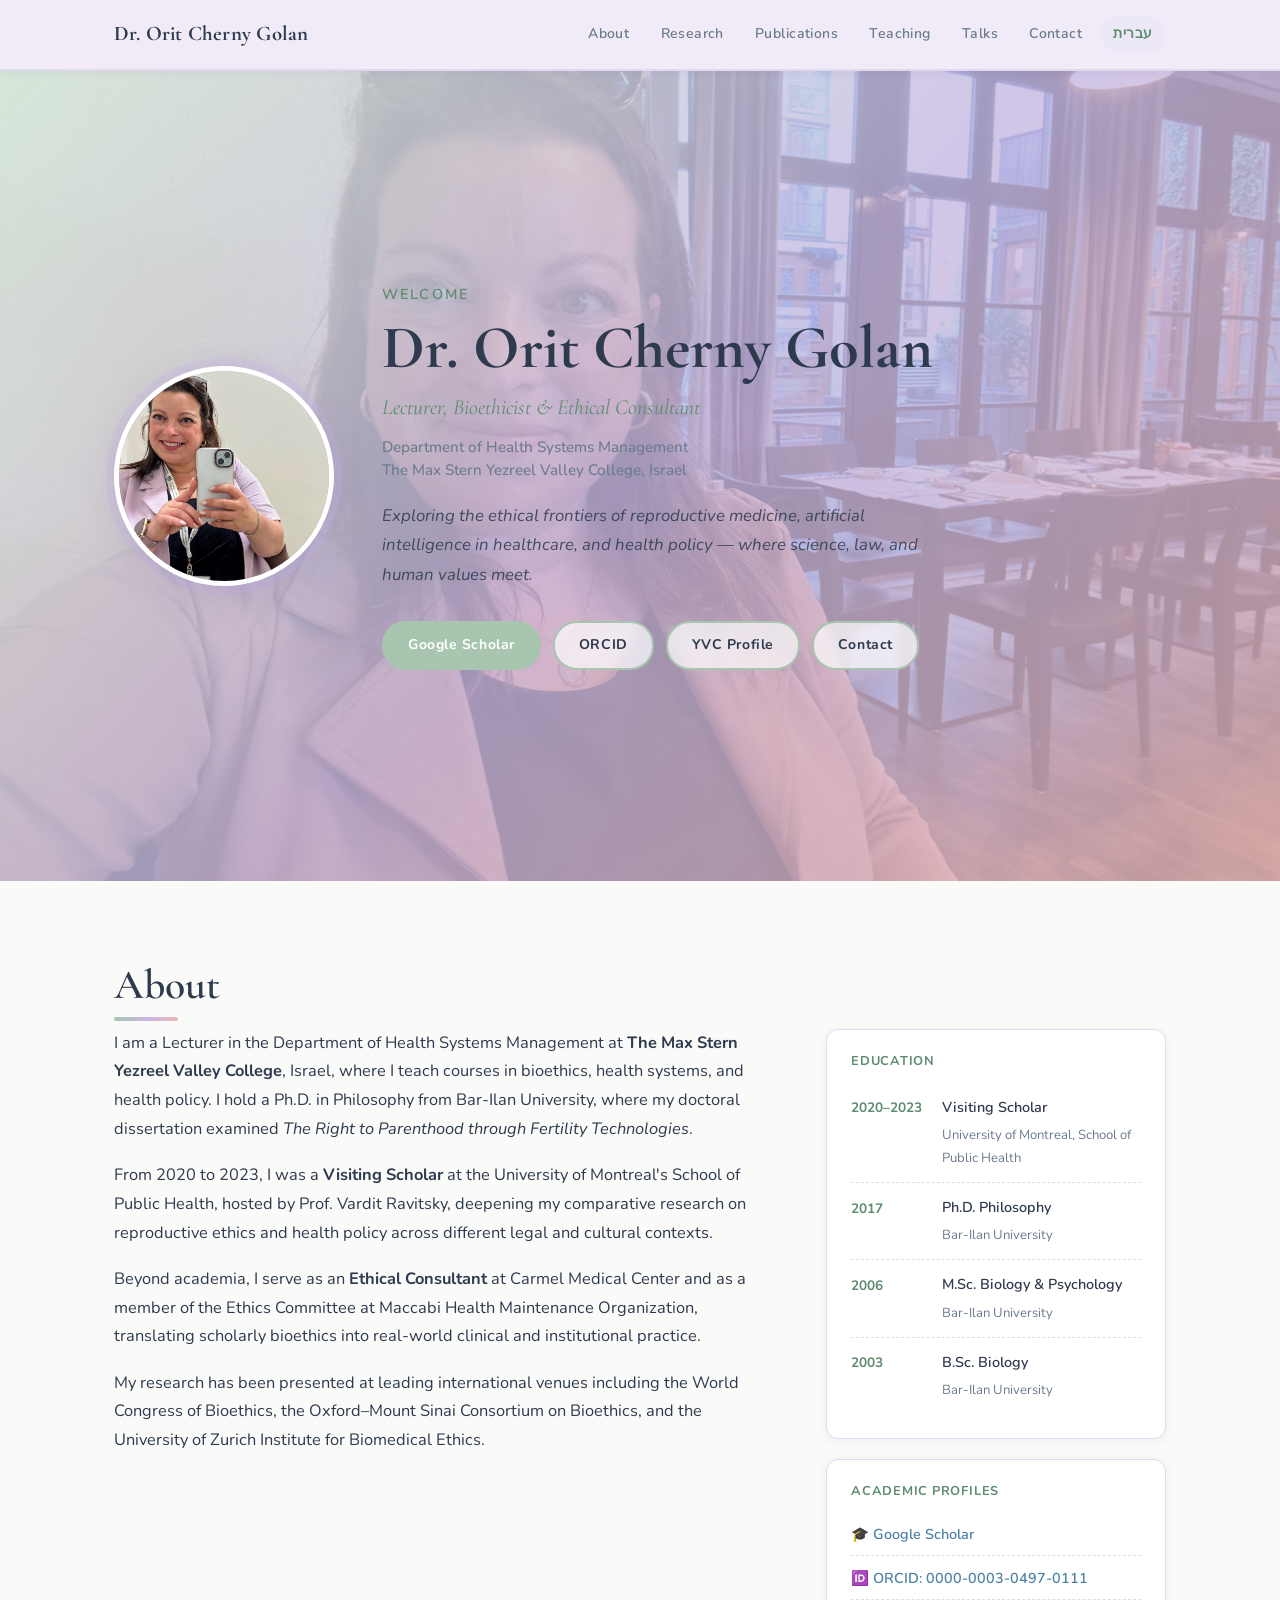
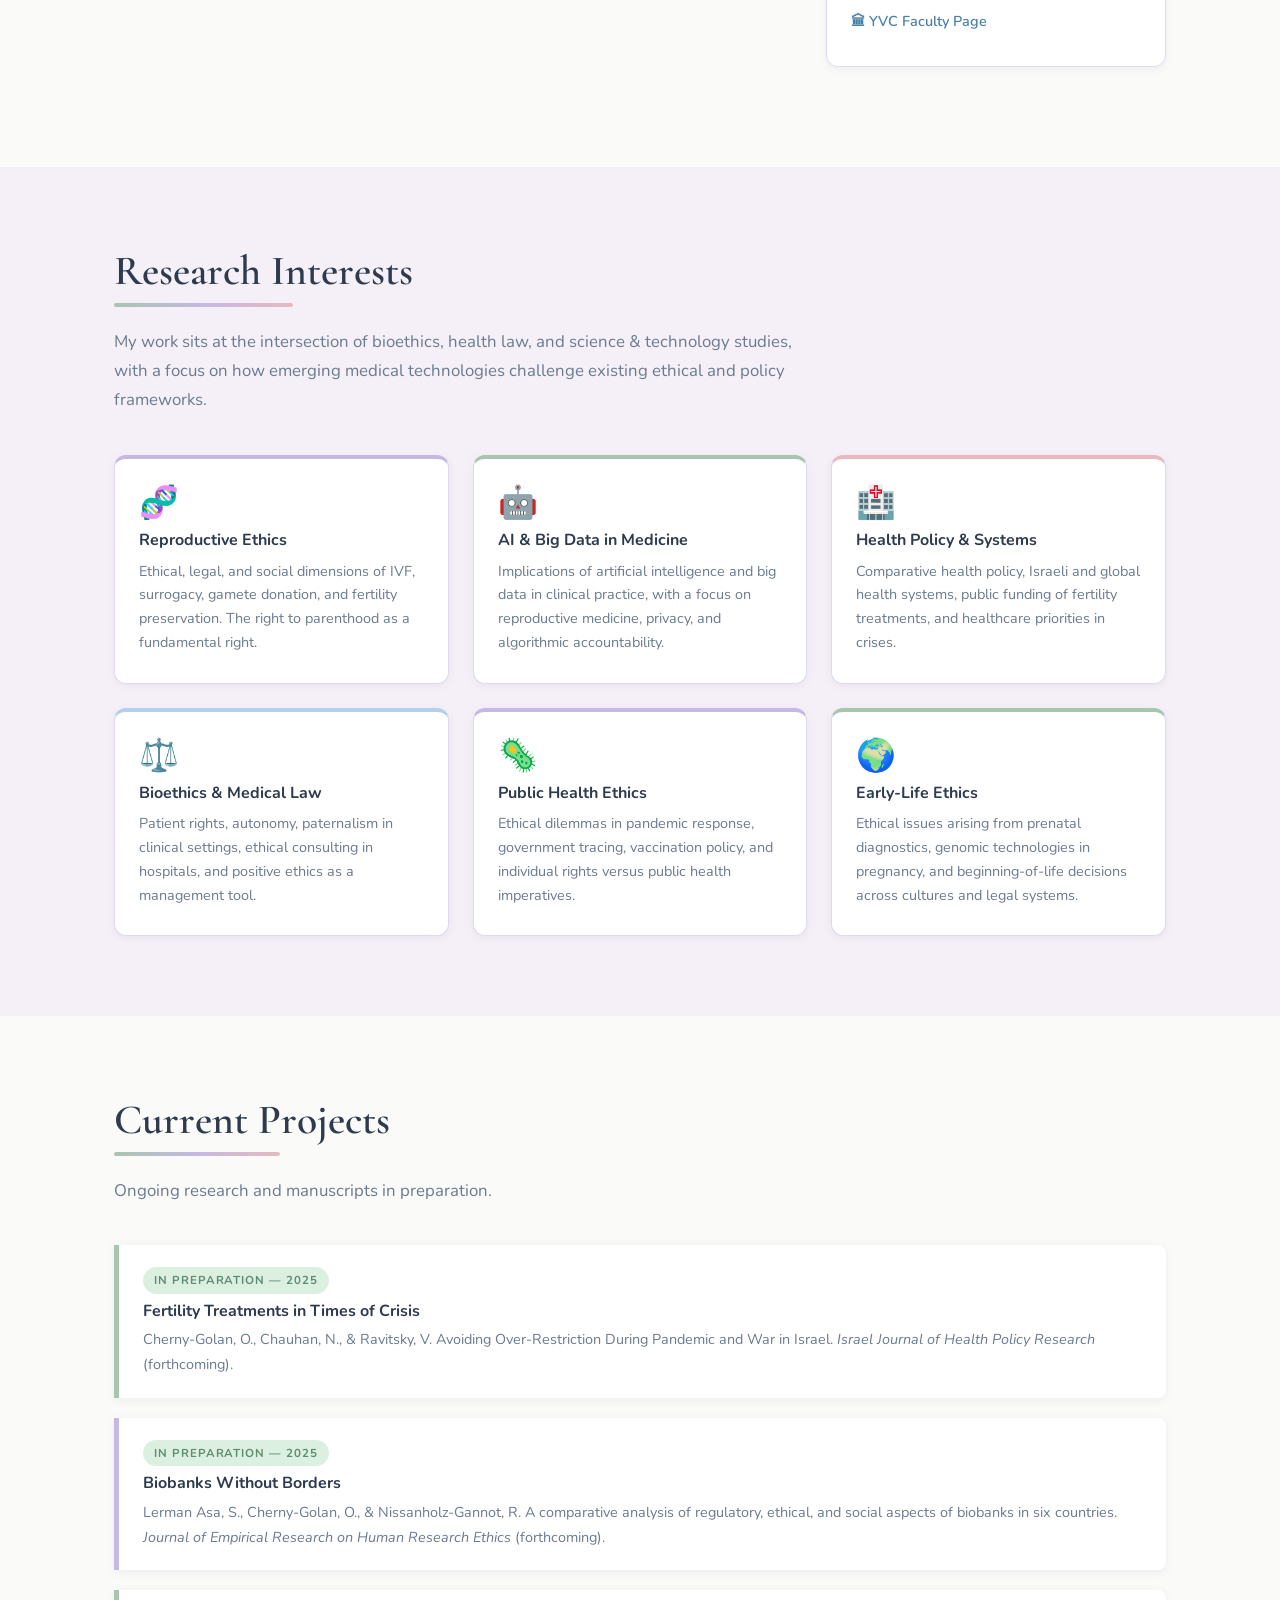
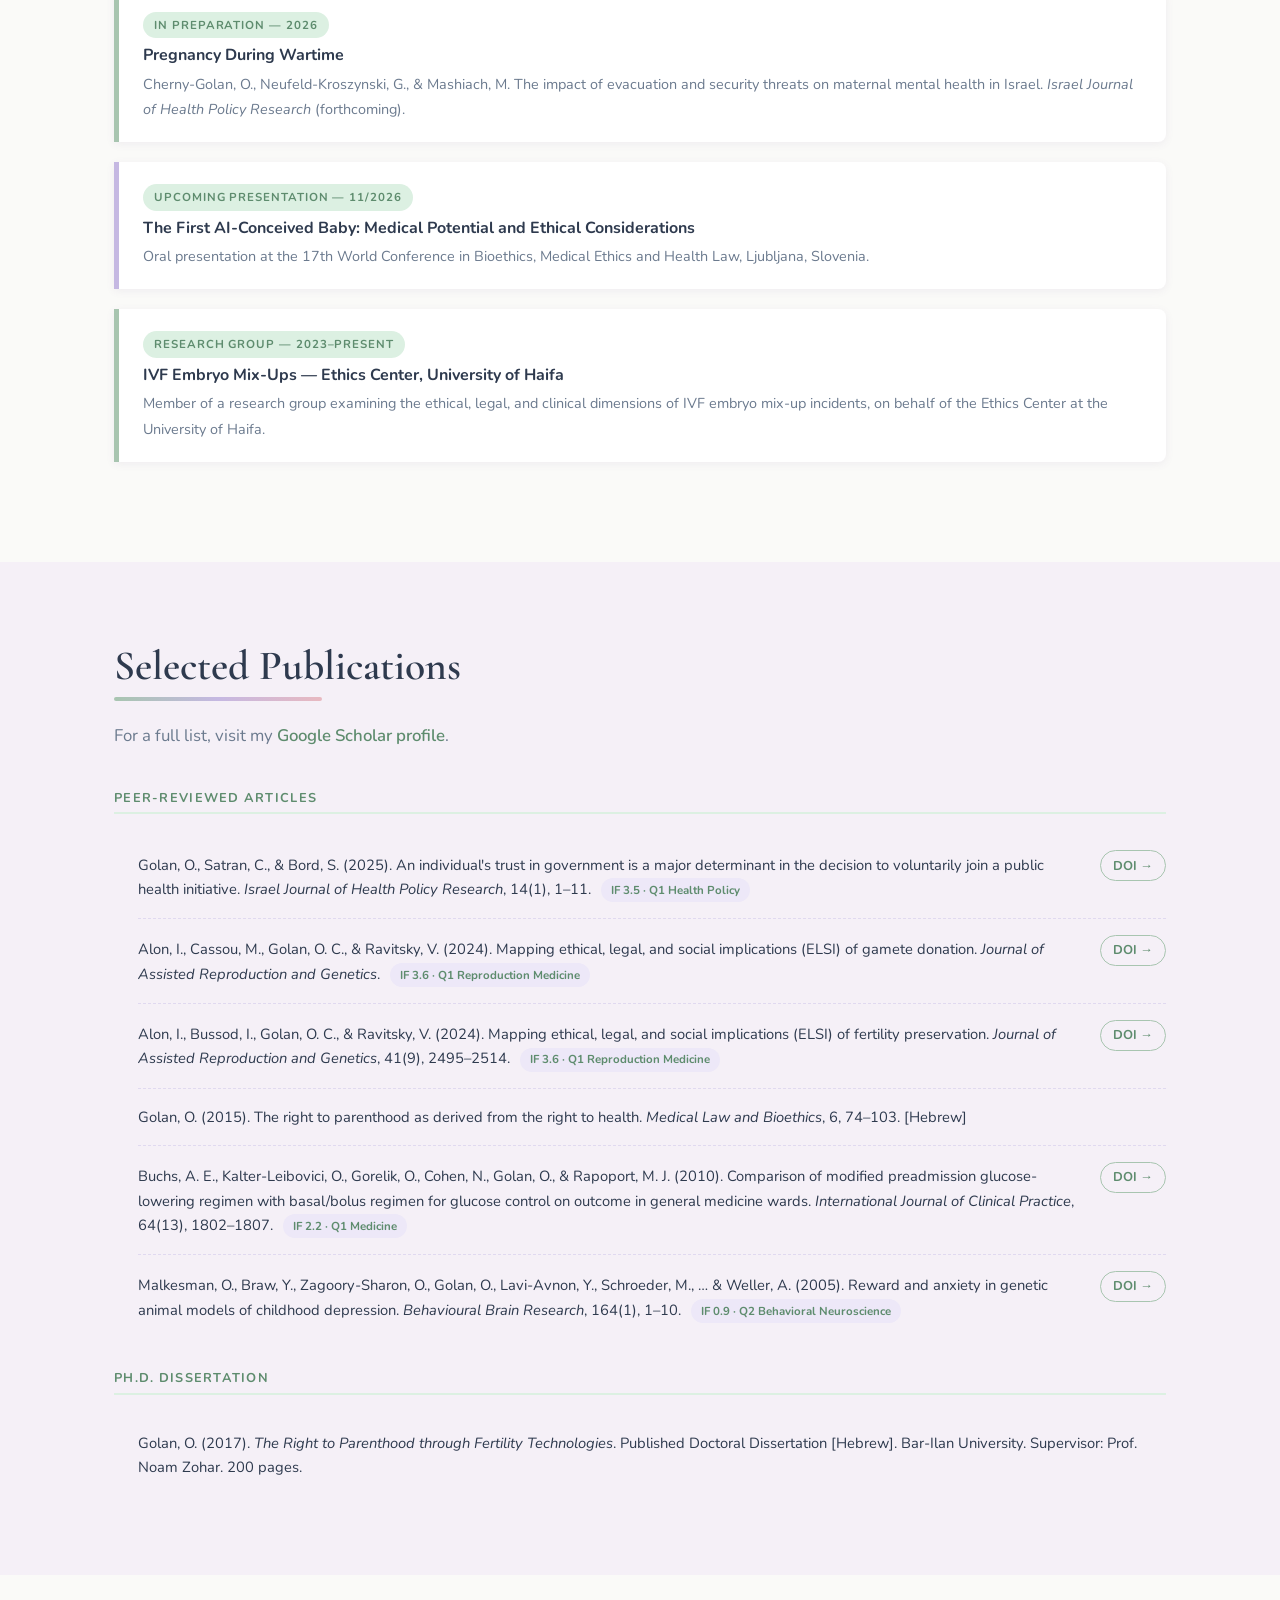
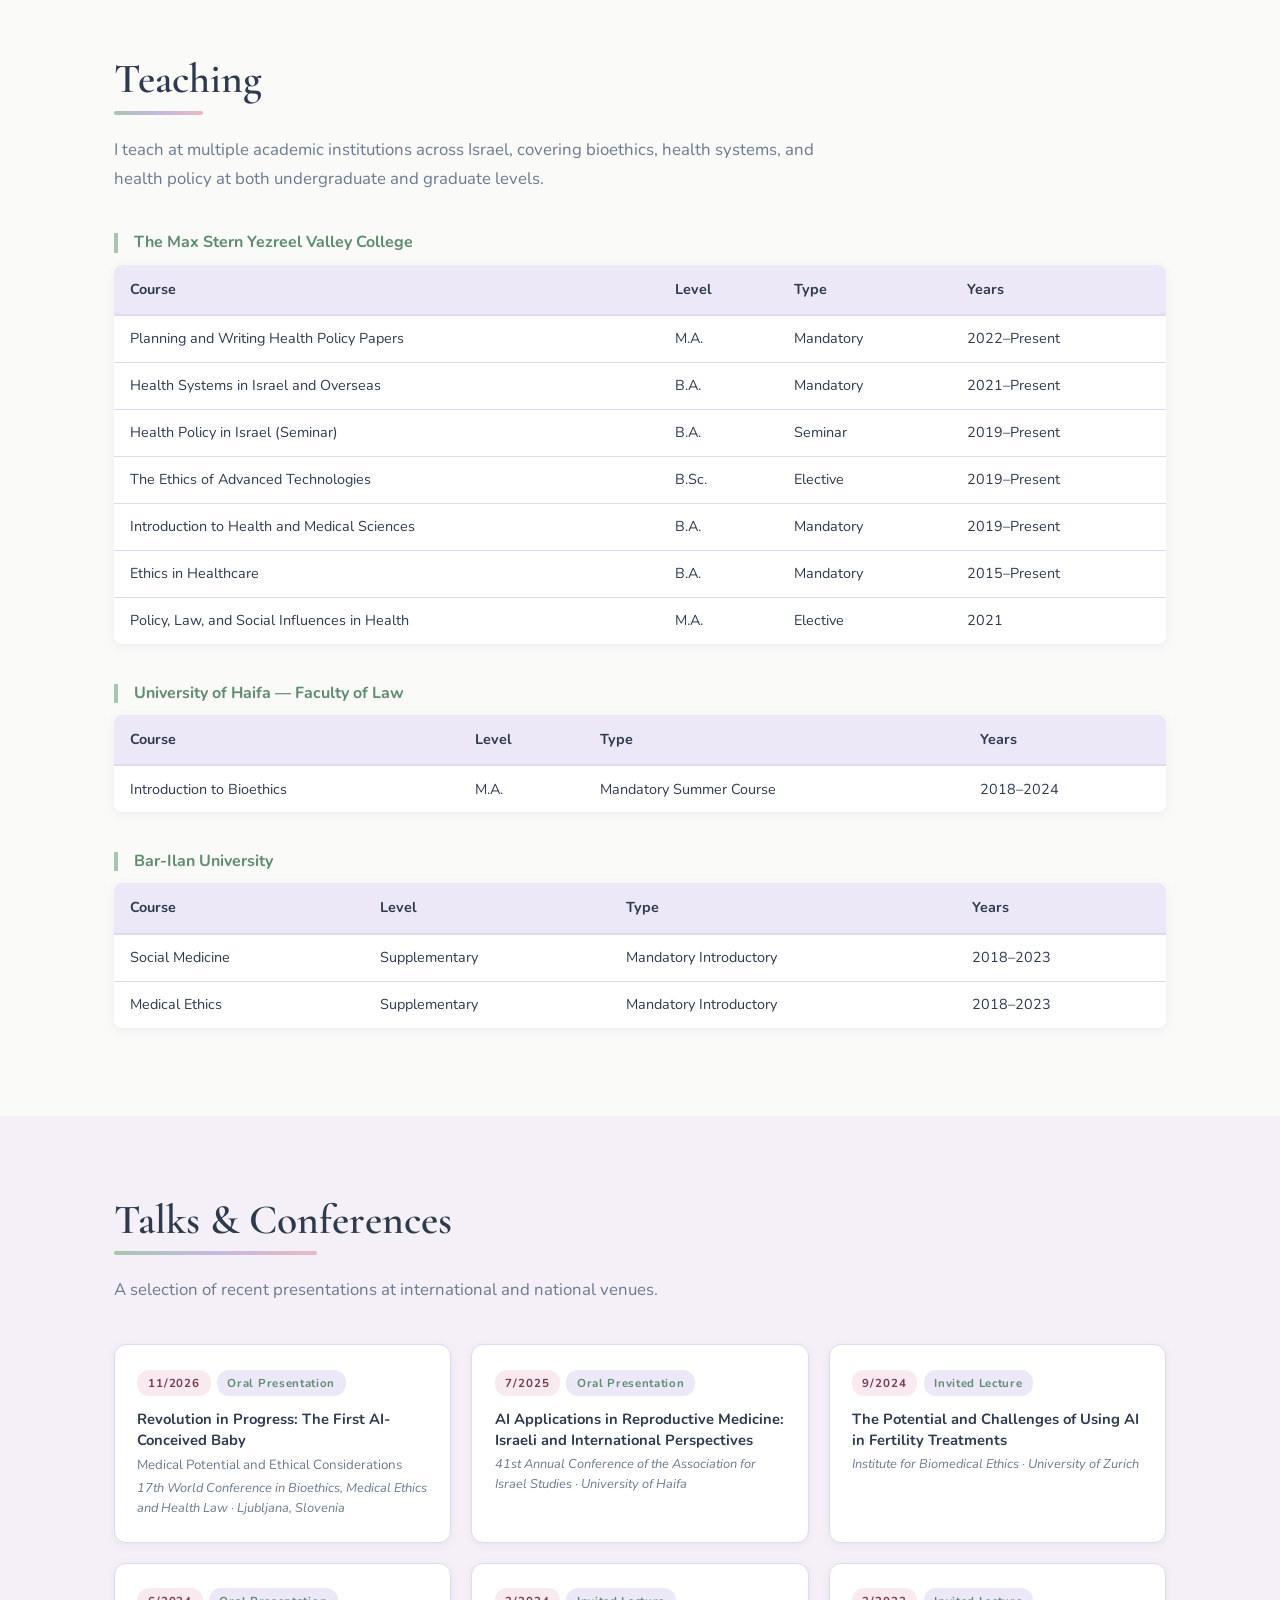
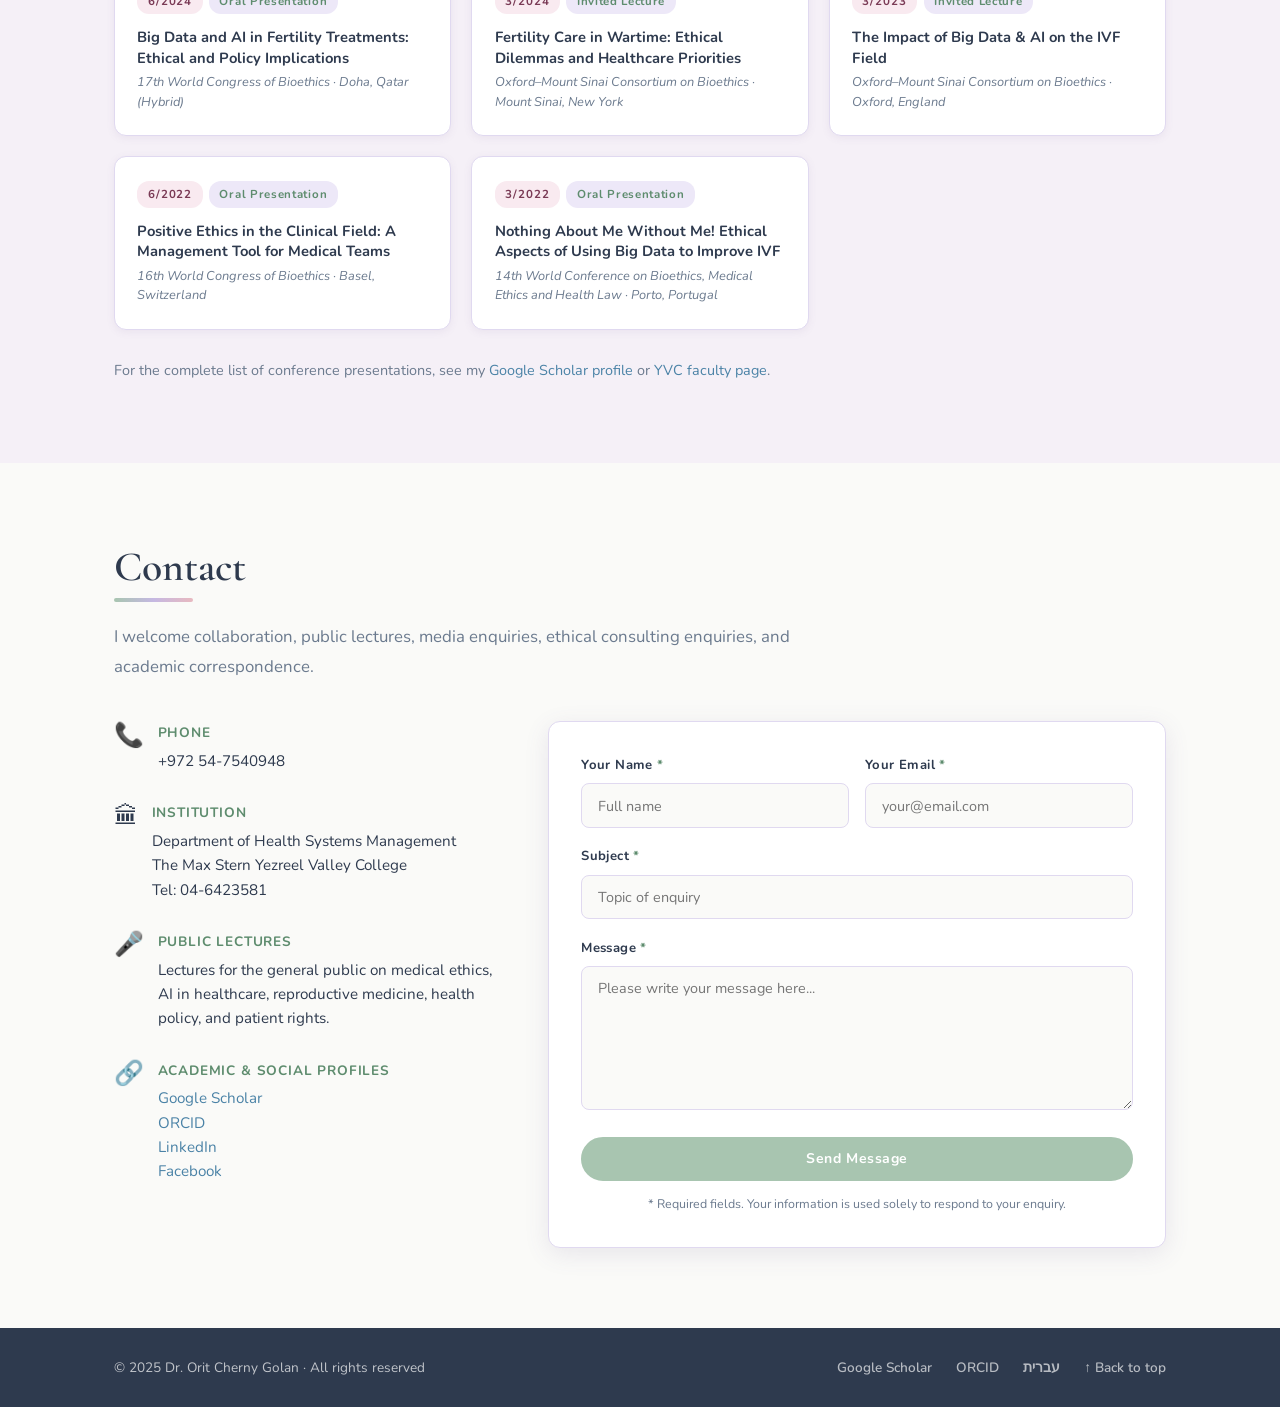
==== commit 20370b1f: "Update index.html" ====
--- a/index.html
+++ b/index.html
@@ -186,8 +186,7 @@
           <div class="contact-block"><span class="contact-icon">📞</span><div><strong>Phone</strong><p>+972 54-7540948</p></div></div>
           <div class="contact-block"><span class="contact-icon">🏛</span><div><strong>Institution</strong><p>Department of Health Systems Management<br />The Max Stern Yezreel Valley College<br />Tel: 04-6423581</p></div></div>
           <div class="contact-block"><span class="contact-icon">🎤</span><div><strong>Public Lectures</strong><p>Lectures for the general public on medical ethics, AI in healthcare, reproductive medicine, health policy, and patient rights.</p></div></div>
-          <div class="contact-block"><span class="contact-icon">🔗</span><div><strong>Academic Profiles</strong><p><a href="https://scholar.google.com/citations?user=xFIUFrQAAAAJ&hl=en" target="_blank" rel="noopener noreferrer">Google Scholar</a><br /><a href="https://orcid.org/0000-0003-0497-0111" target="_blank" rel="noopener noreferrer">ORCID</a></p></div></div>
-        </div>
+<div class="contact-block"><span class="contact-icon">🔗</span><div><strong>Academic & Social Profiles</strong><p><a href="https://scholar.google.com/citations?user=xFIUFrQAAAAJ&hl=en" target="_blank" rel="noopener noreferrer">Google Scholar</a><br /><a href="https://orcid.org/0000-0003-0497-0111" target="_blank" rel="noopener noreferrer">ORCID</a><br /><a href="https://www.linkedin.com/in/oritchernygolan" target="_blank" rel="noopener noreferrer">LinkedIn</a><br /><a href="https://www.facebook.com/orit.golan.14" target="_blank" rel="noopener noreferrer">Facebook</a></p></div></div>        </div>
         <div class="contact-form-wrap">
           <form class="contact-form" action="https://formspree.io/f/YOUR_FORM_ID_HERE" method="POST">
             <input type="text" name="_gotcha" style="display:none" />
--- a/style.css
+++ b/style.css
@@ -1,138 +1,45 @@
 /* ================================================================
-   style.css — Orit Cherny Golan Academic Website
+   style.css — Dr. Orit Cherny Golan Academic Website
    Pastel Academic Design · Pure CSS · GitHub Pages Ready
    ================================================================ */
-body {
-  margin: 0;
-  font-family: Arial, Helvetica, sans-serif;
-  background: #f7f3ee;
-  color: #1f2933;
-  line-height: 1.6;
-}
-
-header {
-  background: linear-gradient(135deg, #6b4f8a, #2f6f73);
-  color: white;
-  padding: 60px 12%;
-  text-align: center;
-}
-
-header h1 {
-  font-size: 48px;
-  margin: 10px 0;
-}
-
-header p {
-  font-size: 20px;
-  margin: 8px 0;
-}
-
-nav {
-  background: white;
-  padding: 16px 12%;
-  box-shadow: 0 2px 12px rgba(0,0,0,0.08);
-  position: sticky;
-  top: 0;
-}
-
-nav ul {
-  list-style: none;
-  display: flex;
-  gap: 24px;
-  margin: 0;
-  padding: 0;
-  justify-content: center;
-}
-
-nav a {
-  text-decoration: none;
-  color: #2f6f73;
-  font-weight: bold;
-}
-
-nav a:hover {
-  color: #6b4f8a;
-}
-
-section {
-  max-width: 1000px;
-  margin: 50px auto;
-  padding: 0 24px;
-}
-
-h2 {
-  color: #6b4f8a;
-  font-size: 32px;
-  border-bottom: 3px solid #d9c7b8;
-  padding-bottom: 8px;
-}
-
-.card {
-  background: white;
-  padding: 28px;
-  border-radius: 18px;
-  box-shadow: 0 8px 24px rgba(0,0,0,0.08);
-  margin-bottom: 24px;
-}
-
-a {
-  color: #2f6f73;
-}
-
-.profile-image {
-  width: 180px;
-  height: 180px;
-  object-fit: cover;
-  border-radius: 50%;
-  border: 5px solid white;
-  margin-bottom: 20px;
-}
 
 /* ── CSS Custom Properties (Design Tokens) ─────────────────────── */
-/* ╔══════════════════════════════════════════════════════════════╗ */
-/* ║  EDIT: Change colours here to restyle the entire website.   ║ */
-/* ╚══════════════════════════════════════════════════════════════╝ */
 :root {
-  /* Pastel palette */
-  --clr-sage:        #A8C5B0;   /* sage green — primary accent         */
-  --clr-sage-light:  #DCF0E2;   /* very light sage — backgrounds       */
-  --clr-sage-dark:   #5E8C6E;   /* dark sage — hover / active          */
-
-  --clr-rose:        #E8B9C0;   /* dusty rose — secondary accent       */
-  --clr-rose-light:  #F9EAF0;   /* very light rose — alt sections      */
-
-  --clr-lavender:    #C5B8E2;   /* lavender — tertiary accent          */
-  --clr-lavender-lt: #EDE8F8;   /* light lavender — cards, highlight   */
-
-  --clr-sky:         #B3D0E8;   /* sky blue — links                    */
-  --clr-sky-dark:    #4A82A6;   /* deep sky — link hover               */
-
-  --clr-bg:          #FAFAF8;   /* main background (warm white)        */
-  --clr-alt:         #F5F0F7;   /* alternate section background        */
-
-  --clr-text:        #2E3A4E;   /* primary text (dark slate)           */
-  --clr-text-muted:  #6B7A8E;   /* muted / secondary text              */
-  --clr-border:      #E0D9F0;   /* subtle borders                      */
+  --clr-sage:        #A8C5B0;
+  --clr-sage-light:  #DCF0E2;
+  --clr-sage-dark:   #5E8C6E;
+
+  --clr-rose:        #E8B9C0;
+  --clr-rose-light:  #F9EAF0;
+
+  --clr-lavender:    #C5B8E2;
+  --clr-lavender-lt: #EDE8F8;
+
+  --clr-sky:         #B3D0E8;
+  --clr-sky-dark:    #4A82A6;
+
+  --clr-bg:          #FAFAF8;
+  --clr-alt:         #F5F0F7;
+
+  --clr-text:        #2E3A4E;
+  --clr-text-muted:  #6B7A8E;
+  --clr-border:      #E0D9F0;
 
   --clr-white:       #FFFFFF;
-  --clr-header-bg:   #F0EBF7;   /* header background                   */
-
-  /* Typography */
-  --font-serif:  'Cormorant Garamond', Georgia, serif;
-  --font-sans:   'Nunito', 'Segoe UI', sans-serif;
-
-  /* Spacing */
+  --clr-header-bg:   #F0EBF7;
+
+  --font-serif: 'Cormorant Garamond', Georgia, serif;
+  --font-sans:  'Nunito', 'Segoe UI', Arial, sans-serif;
+
   --section-gap:    5rem;
   --container-max:  1100px;
   --radius:         12px;
   --radius-sm:      8px;
 
-  /* Shadows */
-  --shadow-sm:  0 2px 8px rgba(100, 80, 140, 0.08);
-  --shadow-md:  0 6px 24px rgba(100, 80, 140, 0.12);
-  --shadow-lg:  0 12px 40px rgba(100, 80, 140, 0.15);
-}
-
+  --shadow-sm: 0 2px 8px rgba(100, 80, 140, 0.08);
+  --shadow-md: 0 6px 24px rgba(100, 80, 140, 0.12);
+  --shadow-lg: 0 12px 40px rgba(100, 80, 140, 0.15);
+}
 
 /* ── Reset & Base ───────────────────────────────────────────────── */
 *, *::before, *::after {
@@ -182,14 +89,12 @@
   list-style: none;
 }
 
-/* ── Layout Container ───────────────────────────────────────────── */
 .container {
   width: 100%;
   max-width: var(--container-max);
   margin: 0 auto;
   padding: 0 1.5rem;
 }
-
 
 /* ================================================================
    HEADER
@@ -212,9 +117,6 @@
   gap: 1rem;
 }
 
-/* ╔══════════════════════════════════════════════════════════════╗ */
-/* ║  EDIT: The name shown in the top-left corner of the header. ║ */
-/* ╚══════════════════════════════════════════════════════════════╝ */
 .header-name {
   font-family: var(--font-serif);
   font-size: 1.3rem;
@@ -248,12 +150,12 @@
   transition: background-color 0.2s, color 0.2s;
 }
 
-.main-nav li a:hover {
+.main-nav li a:hover,
+.main-nav li a.language-link {
   background-color: var(--clr-lavender-lt);
   color: var(--clr-sage-dark);
   text-decoration: none;
 }
-
 
 /* ================================================================
    HERO
@@ -263,19 +165,13 @@
   min-height: 90vh;
   display: flex;
   align-items: center;
-
-  /* ╔════════════════════════════════════════════════════════════╗ */
-  /* ║  EDIT: Change the hero background image path if needed.   ║ */
-  /* ╚════════════════════════════════════════════════════════════╝ */
-  background-image: url('images/hero-bg.jpg');
+  background-image: url('hero-bg.jpg');
   background-size: cover;
   background-position: center;
   background-attachment: fixed;
-
   overflow: hidden;
 }
 
-/* Pastel gradient overlay on top of the photo */
 .hero-overlay {
   position: absolute;
   inset: 0;
@@ -298,7 +194,6 @@
   padding-bottom: 3rem;
 }
 
-/* Profile photo circle */
 .hero-photo-wrap {
   flex-shrink: 0;
 }
@@ -309,8 +204,7 @@
   object-fit: cover;
   border-radius: 50%;
   border: 5px solid var(--clr-white);
-  box-shadow: var(--shadow-lg),
-              0 0 0 8px rgba(200, 180, 230, 0.3);
+  box-shadow: var(--shadow-lg), 0 0 0 8px rgba(200, 180, 230, 0.3);
 }
 
 .hero-text {
@@ -360,13 +254,11 @@
   opacity: 0.85;
 }
 
-/* Hero buttons row */
 .hero-links {
   display: flex;
   flex-wrap: wrap;
   gap: 0.75rem;
 }
-
 
 /* ── Buttons ─────────────────────────────────────────────────── */
 .btn {
@@ -418,7 +310,6 @@
   justify-content: center;
 }
 
-
 /* ================================================================
    SHARED SECTION STYLES
    ================================================================ */
@@ -437,7 +328,6 @@
   display: inline-block;
 }
 
-/* Decorative underline under section titles */
 .section-title::after {
   content: '';
   display: block;
@@ -461,7 +351,6 @@
   font-weight: 600;
 }
 
-
 /* ================================================================
    ABOUT
    ================================================================ */
@@ -477,7 +366,6 @@
   font-size: 1.025rem;
 }
 
-/* Cards (used in sidebar) */
 .card {
   background: var(--clr-white);
   border-radius: var(--radius);
@@ -488,7 +376,6 @@
 }
 
 .card-title {
-  font-size: 1.05rem;
   font-family: var(--font-sans);
   font-weight: 700;
   color: var(--clr-sage-dark);
@@ -498,12 +385,11 @@
   font-size: 0.8rem;
 }
 
-/* Education list */
 .edu-list li {
   display: grid;
-  grid-template-columns: 3rem 1fr;
+  grid-template-columns: 5.2rem 1fr;
   gap: 0.25rem 0.5rem;
-  padding: 0.6rem 0;
+  padding: 0.75rem 0;
   border-bottom: 1px dashed var(--clr-border);
   align-items: start;
 }
@@ -535,7 +421,6 @@
   grid-row: 2;
 }
 
-/* Profile links */
 .profile-links li {
   padding: 0.45rem 0;
   border-bottom: 1px dashed var(--clr-border);
@@ -550,11 +435,6 @@
   font-weight: 600;
   color: var(--clr-sky-dark);
 }
-
-.profile-links a:hover {
-  color: var(--clr-sage-dark);
-}
-
 
 /* ================================================================
    RESEARCH INTERESTS
@@ -597,7 +477,6 @@
   font-size: 1rem;
   font-weight: 700;
   margin-bottom: 0.6rem;
-  color: var(--clr-text);
 }
 
 .interest-card p {
@@ -605,7 +484,6 @@
   color: var(--clr-text-muted);
   line-height: 1.65;
 }
-
 
 /* ================================================================
    CURRENT PROJECTS
@@ -647,7 +525,6 @@
   font-size: 0.9rem;
   color: var(--clr-text-muted);
 }
-
 
 /* ================================================================
    PUBLICATIONS
@@ -691,11 +568,6 @@
   line-height: 1.65;
 }
 
-.pub-ref em {
-  color: var(--clr-text);
-  font-style: italic;
-}
-
 .pub-meta {
   display: inline-block;
   background-color: var(--clr-lavender-lt);
@@ -728,7 +600,6 @@
   text-decoration: none;
 }
 
-
 /* ================================================================
    TEACHING
    ================================================================ */
@@ -780,7 +651,6 @@
 .teaching-table tbody tr:hover {
   background-color: var(--clr-sage-light);
 }
-
 
 /* ================================================================
    TALKS & CONFERENCES
@@ -799,7 +669,6 @@
   box-shadow: var(--shadow-sm);
   border: 1px solid var(--clr-border);
   position: relative;
-  padding-top: 1rem;
 }
 
 .talk-date {
@@ -853,11 +722,6 @@
   color: var(--clr-text-muted);
 }
 
-.talks-note a {
-  font-weight: 600;
-}
-
-
 /* ================================================================
    CONTACT
    ================================================================ */
@@ -897,7 +761,6 @@
   line-height: 1.6;
 }
 
-/* Contact Form */
 .contact-form-wrap {
   background: var(--clr-white);
   border-radius: var(--radius);
@@ -961,7 +824,6 @@
   text-align: center;
 }
 
-
 /* ================================================================
    FOOTER
    ================================================================ */
@@ -994,7 +856,6 @@
   font-size: 0.85rem;
   font-weight: 600;
   text-decoration: none;
-  transition: color 0.2s;
 }
 
 .footer-links a:hover {
@@ -1002,12 +863,78 @@
   text-decoration: none;
 }
 
-
-/* ================================================================
-   RESPONSIVE — TABLET (≤ 900px)
+/* ================================================================
+   HEBREW / RTL SUPPORT
+   ================================================================ */
+html[dir="rtl"] body,
+body[dir="rtl"] {
+  direction: rtl;
+  text-align: right;
+}
+
+html[dir="rtl"] .header-inner,
+html[dir="rtl"] .main-nav ul,
+html[dir="rtl"] .hero-links,
+html[dir="rtl"] .footer-inner,
+html[dir="rtl"] .footer-links {
+  direction: rtl;
+}
+
+html[dir="rtl"] .section-title,
+html[dir="rtl"] .section-lead,
+html[dir="rtl"] .about-text p,
+html[dir="rtl"] .project-item p,
+html[dir="rtl"] .interest-card p,
+html[dir="rtl"] .talk-item p,
+html[dir="rtl"] .contact-block p,
+html[dir="rtl"] .form-group label,
+html[dir="rtl"] .form-note {
+  text-align: right;
+}
+
+html[dir="rtl"] .section-title::after {
+  margin-right: 0;
+  margin-left: auto;
+}
+
+html[dir="rtl"] .project-item {
+  border-left: none;
+  border-right: 5px solid var(--clr-sage);
+  border-radius: var(--radius-sm) 0 0 var(--radius-sm);
+}
+
+html[dir="rtl"] .teaching-inst {
+  padding-left: 0;
+  padding-right: 1rem;
+  border-left: none;
+  border-right: 4px solid var(--clr-sage);
+}
+
+html[dir="rtl"] .teaching-table thead th,
+html[dir="rtl"] .teaching-table tbody td {
+  text-align: right;
+}
+
+html[dir="rtl"] .pub-list {
+  padding-left: 0;
+  padding-right: 1.5rem;
+  direction: ltr;
+  text-align: left;
+}
+
+html[dir="rtl"] .pub-category {
+  text-align: right;
+}
+
+html[dir="rtl"] .contact-block {
+  direction: rtl;
+  text-align: right;
+}
+
+/* ================================================================
+   RESPONSIVE — TABLET
    ================================================================ */
 @media (max-width: 900px) {
-
   .about-grid {
     grid-template-columns: 1fr;
   }
@@ -1017,22 +944,18 @@
   }
 
   .hero {
-    background-attachment: scroll; /* parallax off on tablet */
-  }
-
-}
-
-
-/* ================================================================
-   RESPONSIVE — MOBILE (≤ 640px)
+    background-attachment: scroll;
+  }
+}
+
+/* ================================================================
+   RESPONSIVE — MOBILE
    ================================================================ */
 @media (max-width: 640px) {
-
   :root {
     --section-gap: 3rem;
   }
 
-  /* Stack header on mobile */
   .header-inner {
     flex-direction: column;
     align-items: flex-start;
@@ -1050,7 +973,6 @@
     font-size: 0.78rem;
   }
 
-  /* Stack hero content */
   .hero-content {
     flex-direction: column;
     text-align: center;
@@ -1070,12 +992,10 @@
     font-size: 0.95rem;
   }
 
-  /* Stack form row on mobile */
   .form-row {
     grid-template-columns: 1fr;
   }
 
-  /* Footer stack */
   .footer-inner {
     flex-direction: column;
     text-align: center;
@@ -1085,1000 +1005,12 @@
     justify-content: center;
   }
 
-  /* Talks grid — single column on mobile */
-  .talks-grid {
-    grid-template-columns: 1fr;
-  }
-
-  /* Interests grid — single column on mobile */
+  .talks-grid,
   .interests-grid {
     grid-template-columns: 1fr;
   }
 
-  /* Tables — allow horizontal scroll */
   .table-wrap {
     overflow-x: auto;
   }
-
-}
-
-<!DOCTYPE html>
-<html lang="en">
-<head>
-  <meta charset="UTF-8" />
-  <meta name="viewport" content="width=device-width, initial-scale=1.0" />
-
-  <!-- ╔══════════════════════════════════════════════════════════════╗ -->
-  <!-- ║  EDIT HERE: Change the page title that appears in the       ║ -->
-  <!-- ║  browser tab and search engine results.                     ║ -->
-  <!-- ╚══════════════════════════════════════════════════════════════╝ -->
-  <title>Orit Cherny Golan | Lecturer & Bioethicist</title>
-
-  <meta name="description"
-    content="Dr. Orit Cherny Golan – Lecturer in Health Systems Management, bioethicist, and researcher specializing in reproductive ethics, AI in medicine, and health policy." />
-
-  <!-- Google Fonts: Cormorant Garamond (headers) + Nunito (body) -->
-  <link rel="preconnect" href="https://fonts.googleapis.com" />
-  <link rel="preconnect" href="https://fonts.gstatic.com" crossorigin />
-  <link href="https://fonts.googleapis.com/css2?family=Cormorant+Garamond:ital,wght@0,400;0,600;0,700;1,400&family=Nunito:wght@300;400;500;600&display=swap" rel="stylesheet" />
-
-  <link rel="stylesheet" href="style.css" />
-</head>
-
-<body>
-
-  <!-- ================================================================
-       HEADER & NAVIGATION
-       ================================================================ -->
-  <header class="site-header" id="top">
-    <div class="container header-inner">
-
-      <!-- ╔══════════════════════════════════════════════════════════════╗ -->
-      <!-- ║  EDIT: Your name in the top-left corner of the header.     ║ -->
-      <!-- ╚══════════════════════════════════════════════════════════════╝ -->
-      <a href="#top" class="header-name">Orit Cherny Golan</a>
-
-      <!-- Navigation menu. Add or remove <li> items as needed. -->
-      <nav class="main-nav" aria-label="Main navigation">
-        <ul>
-          <li><a href="#about">About</a></li>
-          <li><a href="#research">Research</a></li>
-          <li><a href="#publications">Publications</a></li>
-          <li><a href="#teaching">Teaching</a></li>
-          <li><a href="#talks">Talks</a></li>
-          <li><a href="#contact">Contact</a></li>
-        </ul>
-      </nav>
-
-    </div>
-  </header>
-
-
-  <!-- ================================================================
-       HERO SECTION
-       The large introductory banner at the top of the page.
-       ================================================================ -->
-  <section class="hero" id="hero">
-    <div class="hero-overlay"></div>
-
-    <div class="container hero-content">
-
-      <!-- Profile photo — replace images/profile.jpg with your own photo -->
-      <div class="hero-photo-wrap">
-        <img
-          src="images/profile.jpg"
-          alt="Portrait of Orit Cherny Golan"
-          class="hero-photo"
-        />
-      </div>
-
-      <div class="hero-text">
-
-        <!-- ╔════════════════════════════════════════════════════════╗ -->
-        <!-- ║  EDIT: Your full name, title, affiliation, tagline.   ║ -->
-        <!-- ╚════════════════════════════════════════════════════════╝ -->
-        <p class="hero-greeting">Welcome</p>
-        <h1 class="hero-name">Orit Cherny Golan</h1>
-        <p class="hero-title">Lecturer &amp; Bioethicist</p>
-        <p class="hero-affil">
-          Department of Health Systems Management<br />
-          The Max Stern Yezreel Valley College, Israel
-        </p>
-        <p class="hero-tagline">
-          Exploring the ethical frontiers of reproductive medicine,
-          artificial intelligence in healthcare, and health policy —
-          where science, law, and human values meet.
-        </p>
-
-        <!-- Quick-links row -->
-        <div class="hero-links">
-          <a href="https://scholar.google.com/citations?user=xFIUFrQAAAAJ&hl=en"
-             target="_blank" rel="noopener noreferrer"
-             class="btn btn-primary">Google Scholar</a>
-
-          <a href="https://orcid.org/0000-0003-0497-0111"
-             target="_blank" rel="noopener noreferrer"
-             class="btn btn-outline">ORCID</a>
-
-          <a href="https://yedion.yvc.ac.il/yedion/fireflyweb.aspx?prgname=Show_Teacher_Card&arguments=-N2579,-AE,-N9998"
-             target="_blank" rel="noopener noreferrer"
-             class="btn btn-outline">YVC Profile</a>
-
-          <a href="#contact" class="btn btn-outline">Contact</a>
-        </div>
-
-      </div>
-    </div><!-- /.hero-content -->
-  </section><!-- /#hero -->
-
-
-  <!-- ================================================================
-       ABOUT
-       ================================================================ -->
-  <section class="section" id="about">
-    <div class="container">
-      <h2 class="section-title">About</h2>
-      <div class="about-grid">
-
-        <div class="about-text">
-          <!-- ╔════════════════════════════════════════════════════════╗ -->
-          <!-- ║  EDIT: Your personal/professional bio paragraph(s).   ║ -->
-          <!-- ╚════════════════════════════════════════════════════════╝ -->
-          <p>
-            I am a Lecturer in the Department of Health Systems Management at
-            <strong>The Max Stern Yezreel Valley College</strong>, Israel, where I teach courses
-            in bioethics, health systems, and health policy. I hold a Ph.D. in Philosophy
-            from Bar-Ilan University (2017), where my doctoral dissertation examined
-            <em>The Right to Parenthood through Fertility Technologies</em>.
-          </p>
-          <p>
-            From 2020 to 2023, I was a <strong>Visiting Scholar</strong> at the
-            University of Montreal's School of Public Health, hosted by
-            Prof. Vardit Ravitsky, deepening my comparative research on reproductive
-            ethics and health policy across different legal and cultural contexts.
-          </p>
-          <p>
-            Beyond academia, I serve as an <strong>Ethical Consultant</strong> at
-            Carmel Medical Center and as a member of the Ethics Committee at
-            Maccabi Health Maintenance Organization, translating scholarly bioethics
-            into real-world clinical and institutional practice.
-          </p>
-          <p>
-            My research has been presented at leading international venues including
-            the World Congress of Bioethics, the Oxford–Mount Sinai Consortium on Bioethics,
-            and the University of Zurich Institute for Biomedical Ethics.
-          </p>
-        </div>
-
-        <div class="about-sidebar">
-
-          <!-- Education card -->
-          <div class="card">
-            <h3 class="card-title">Education</h3>
-            <ul class="edu-list">
-              <!-- ╔════════════════════════════════════════════════╗ -->
-              <!-- ║  EDIT: Degrees — year | degree | institution.  ║ -->
-              <!-- ╚════════════════════════════════════════════════╝ -->
-              <li>
-                <span class="edu-year">2017</span>
-                <span class="edu-deg">Ph.D. Philosophy</span>
-                <span class="edu-inst">Bar-Ilan University</span>
-              </li>
-              <li>
-                <span class="edu-year">2023</span>
-                <span class="edu-deg">Visiting Scholar</span>
-                <span class="edu-inst">University of Montreal (School of Public Health)</span>
-              </li>
-              <li>
-                <span class="edu-year">2006</span>
-                <span class="edu-deg">M.Sc. Biology &amp; Psychology</span>
-                <span class="edu-inst">Bar-Ilan University</span>
-              </li>
-              <li>
-                <span class="edu-year">2003</span>
-                <span class="edu-deg">B.Sc. Biology</span>
-                <span class="edu-inst">Bar-Ilan University</span>
-              </li>
-            </ul>
-          </div><!-- /.card -->
-
-          <!-- Academic profiles card -->
-          <div class="card">
-            <h3 class="card-title">Academic Profiles</h3>
-            <ul class="profile-links">
-              <li><a href="https://scholar.google.com/citations?user=xFIUFrQAAAAJ&hl=en"
-                     target="_blank" rel="noopener noreferrer">🎓 Google Scholar</a></li>
-              <li><a href="https://orcid.org/0000-0003-0497-0111"
-                     target="_blank" rel="noopener noreferrer">🆔 ORCID: 0000-0003-0497-0111</a></li>
-              <li><a href="https://yedion.yvc.ac.il/yedion/fireflyweb.aspx?prgname=Show_Teacher_Card&arguments=-N2579,-AE,-N9998"
-                     target="_blank" rel="noopener noreferrer">🏛 YVC Faculty Page</a></li>
-            </ul>
-          </div><!-- /.card -->
-
-        </div><!-- /.about-sidebar -->
-      </div><!-- /.about-grid -->
-    </div>
-  </section>
-
-
-  <!-- ================================================================
-       RESEARCH INTERESTS
-       ================================================================ -->
-  <section class="section section-alt" id="research">
-    <div class="container">
-      <h2 class="section-title">Research Interests</h2>
-      <p class="section-lead">
-        My work sits at the intersection of bioethics, health law, and science &amp; technology studies,
-        with a focus on how emerging medical technologies challenge existing ethical and policy frameworks.
-      </p>
-
-      <!-- ╔════════════════════════════════════════════════════════════╗ -->
-      <!-- ║  EDIT: Add, remove, or rename interest cards below.       ║ -->
-      <!-- ╚════════════════════════════════════════════════════════════╝ -->
-      <div class="interests-grid">
-
-        <div class="interest-card">
-          <div class="interest-icon">🧬</div>
-          <h3>Reproductive Ethics</h3>
-          <p>
-            Ethical, legal, and social dimensions of IVF, surrogacy, gamete donation,
-            and fertility preservation. The right to parenthood as a fundamental right.
-          </p>
-        </div>
-
-        <div class="interest-card">
-          <div class="interest-icon">🤖</div>
-          <h3>AI &amp; Big Data in Medicine</h3>
-          <p>
-            Implications of artificial intelligence and big data in clinical practice,
-            with a focus on reproductive medicine, privacy, and algorithmic accountability.
-          </p>
-        </div>
-
-        <div class="interest-card">
-          <div class="interest-icon">🏥</div>
-          <h3>Health Policy &amp; Systems</h3>
-          <p>
-            Comparative health policy, Israeli and global health systems,
-            public funding of fertility treatments, and healthcare priorities in crises.
-          </p>
-        </div>
-
-        <div class="interest-card">
-          <div class="interest-icon">⚖️</div>
-          <h3>Bioethics &amp; Medical Law</h3>
-          <p>
-            Patient rights, autonomy, paternalism in clinical settings,
-            ethical consulting in hospitals, and positive ethics as a management tool.
-          </p>
-        </div>
-
-        <div class="interest-card">
-          <div class="interest-icon">🦠</div>
-          <h3>Public Health Ethics</h3>
-          <p>
-            Ethical dilemmas in pandemic response, government tracing, vaccination policy,
-            and individual rights vs. public health imperatives.
-          </p>
-        </div>
-
-        <div class="interest-card">
-          <div class="interest-icon">🌍</div>
-          <h3>Early-Life Ethics</h3>
-          <p>
-            Ethical issues arising from prenatal diagnostics, genomic technologies
-            in pregnancy, and beginning-of-life decisions across cultures and legal systems.
-          </p>
-        </div>
-
-      </div><!-- /.interests-grid -->
-    </div>
-  </section>
-
-
-  <!-- ================================================================
-       CURRENT PROJECTS
-       ================================================================ -->
-  <section class="section" id="projects">
-    <div class="container">
-      <h2 class="section-title">Current Projects</h2>
-      <p class="section-lead">Ongoing research and manuscripts in preparation.</p>
-
-      <!-- ╔════════════════════════════════════════════════════════════╗ -->
-      <!-- ║  EDIT: Each <div class="project-item"> is one project.    ║ -->
-      <!-- ║  Add or remove items as needed.                           ║ -->
-      <!-- ╚════════════════════════════════════════════════════════════╝ -->
-
-      <div class="project-item">
-        <span class="project-tag">In Preparation — 2025</span>
-        <h3>Fertility Treatments in Times of Crisis</h3>
-        <p>
-          Cherny-Golan, O., Chauhan, N., &amp; Ravitsky, V. Avoiding Over-Restriction
-          During Pandemic and War in Israel.
-          <em>Israel Journal of Health Policy Research</em> (forthcoming).
-        </p>
-      </div>
-
-      <div class="project-item">
-        <span class="project-tag">In Preparation — 2025</span>
-        <h3>Biobanks Without Borders</h3>
-        <p>
-          Lerman Asa, S., Cherny-Golan, O., &amp; Nissanholz-Gannot, R.
-          A comparative analysis of regulatory, ethical, and social aspects of biobanks
-          in six countries.
-          <em>Journal of Empirical Research on Human Research Ethics</em> (forthcoming).
-        </p>
-      </div>
-
-      <div class="project-item">
-        <span class="project-tag">In Preparation — 2026</span>
-        <h3>Pregnancy During Wartime</h3>
-        <p>
-          Cherny-Golan, O., Neufeld-Kroszynski, G., &amp; Mashiach, M.
-          The impact of evacuation and security threats on maternal mental health in Israel.
-          <em>Israel Journal of Health Policy Research</em> (forthcoming).
-        </p>
-      </div>
-
-      <div class="project-item">
-        <span class="project-tag">Upcoming Presentation — 11/2026</span>
-        <h3>The First AI-Conceived Baby: Medical Potential and Ethical Considerations</h3>
-        <p>
-          Oral presentation at the 17th World Conference in Bioethics, Medical Ethics
-          and Health Law, Ljubljana, Slovenia.
-        </p>
-      </div>
-
-      <div class="project-item">
-        <span class="project-tag">Research Group — 2023–Present</span>
-        <h3>IVF Embryo Mix-Ups — Ethics Center, University of Haifa</h3>
-        <p>
-          Member of a research group examining the ethical, legal, and clinical
-          dimensions of IVF embryo mix-up incidents, on behalf of the Ethics Center
-          at the University of Haifa.
-        </p>
-      </div>
-
-    </div>
-  </section>
-
-
-  <!-- ================================================================
-       SELECTED PUBLICATIONS
-       ================================================================ -->
-  <section class="section section-alt" id="publications">
-    <div class="container">
-      <h2 class="section-title">Selected Publications</h2>
-      <p class="section-lead">
-        For a full list, visit my
-        <a href="https://scholar.google.com/citations?user=xFIUFrQAAAAJ&hl=en"
-           target="_blank" rel="noopener noreferrer">Google Scholar profile</a>.
-      </p>
-
-      <!-- ╔════════════════════════════════════════════════════════════╗ -->
-      <!-- ║  EDIT: Each <li class="pub-item"> is one publication.     ║ -->
-      <!-- ║  Format: Authors (Year). Title. Journal. DOI link.        ║ -->
-      <!-- ╚════════════════════════════════════════════════════════════╝ -->
-
-      <h3 class="pub-category">Peer-Reviewed Articles</h3>
-      <ol class="pub-list">
-
-        <li class="pub-item">
-          <p class="pub-ref">
-            Golan, O., Satran, C., &amp; Bord, S. (2025). An individual's trust in government
-            is a major determinant in the decision to voluntarily join a public health initiative.
-            <em>Israel Journal of Health Policy Research</em>, 14(1), 1–11.
-            <span class="pub-meta">IF 3.5 · Q1 Health Policy</span>
-          </p>
-          <a href="https://doi.org/10.1186/s13584-025-00671-x"
-             target="_blank" rel="noopener noreferrer" class="pub-doi">DOI →</a>
-        </li>
-
-        <li class="pub-item">
-          <p class="pub-ref">
-            Alon, I., Cassou, M., Golan, O. C., &amp; Ravitsky, V. (2024). Mapping ethical,
-            legal, and social implications (ELSI) of gamete donation.
-            <em>Journal of Assisted Reproduction and Genetics</em>.
-            <span class="pub-meta">IF 3.6 · Q1 Reproduction Medicine</span>
-          </p>
-          <a href="https://doi.org/10.1007/s10815-024-03229-z"
-             target="_blank" rel="noopener noreferrer" class="pub-doi">DOI →</a>
-        </li>
-
-        <li class="pub-item">
-          <p class="pub-ref">
-            Alon, I., Bussod, I., Golan, O. C., &amp; Ravitsky, V. (2024). Mapping ethical,
-            legal, and social implications (ELSI) of fertility preservation.
-            <em>Journal of Assisted Reproduction and Genetics</em>, 41(9), 2495–2514.
-            <span class="pub-meta">IF 3.6 · Q1 Reproduction Medicine</span>
-          </p>
-          <a href="https://doi.org/10.1007/s10815-024-03210-w"
-             target="_blank" rel="noopener noreferrer" class="pub-doi">DOI →</a>
-        </li>
-
-        <li class="pub-item">
-          <p class="pub-ref">
-            Golan, O. (2015). The right to parenthood as derived from the right to health.
-            <em>Medical Law and Bioethics</em>, 6, 74–103. [Hebrew]
-          </p>
-        </li>
-
-        <li class="pub-item">
-          <p class="pub-ref">
-            Buchs, A. E., Kalter-Leibovici, O., Gorelik, O., Cohen, N., Golan, O.,
-            &amp; Rapoport, M. J. (2010). Comparison of modified preadmission glucose-lowering
-            regimen with basal/bolus regimen for glucose control on outcome in general medicine wards.
-            <em>International Journal of Clinical Practice</em>, 64(13), 1802–1807.
-            <span class="pub-meta">IF 2.2 · Q1 Medicine</span>
-          </p>
-          <a href="https://doi.org/10.1111/j.1742-1241.2010.02384.x"
-             target="_blank" rel="noopener noreferrer" class="pub-doi">DOI →</a>
-        </li>
-
-        <li class="pub-item">
-          <p class="pub-ref">
-            Malkesman, O., Braw, Y., Zagoory-Sharon, O., Golan, O., Lavi-Avnon, Y.,
-            Schroeder, M., … &amp; Weller, A. (2005). Reward and anxiety in genetic animal
-            models of childhood depression.
-            <em>Behavioural Brain Research</em>, 164(1), 1–10.
-            <span class="pub-meta">IF 0.9 · Q2 Behavioral Neuroscience</span>
-          </p>
-          <a href="https://doi.org/10.1016/j.bbr.2005.04.023"
-             target="_blank" rel="noopener noreferrer" class="pub-doi">DOI →</a>
-        </li>
-
-      </ol>
-
-      <!-- ── Ph.D. Dissertation ── -->
-      <h3 class="pub-category">Ph.D. Dissertation</h3>
-      <ol class="pub-list">
-        <li class="pub-item">
-          <p class="pub-ref">
-            Golan, O. (2017). <em>The Right to Parenthood through Fertility Technologies</em>.
-            Published Doctoral Dissertation [Hebrew]. Bar-Ilan University.
-            Supervisor: Prof. Noam Zohar. 200 pages.
-          </p>
-        </li>
-      </ol>
-
-    </div>
-  </section>
-
-
-  <!-- ================================================================
-       TEACHING
-       ================================================================ -->
-  <section class="section" id="teaching">
-    <div class="container">
-      <h2 class="section-title">Teaching</h2>
-      <p class="section-lead">
-        I teach at multiple academic institutions across Israel,
-        covering bioethics, health systems, and health policy at both undergraduate and graduate levels.
-      </p>
-
-      <!-- ── Institution: Yezreel Valley College ── -->
-      <h3 class="teaching-inst">The Max Stern Yezreel Valley College</h3>
-      <!-- ╔════════════════════════════════════════════════════════════╗ -->
-      <!-- ║  EDIT: Each row in the table is one course.               ║ -->
-      <!-- ╚════════════════════════════════════════════════════════════╝ -->
-      <div class="table-wrap">
-        <table class="teaching-table">
-          <thead>
-            <tr>
-              <th>Course</th>
-              <th>Level</th>
-              <th>Type</th>
-              <th>Years</th>
-            </tr>
-          </thead>
-          <tbody>
-            <tr>
-              <td>Planning and Writing Health Policy Papers</td>
-              <td>M.A.</td>
-              <td>Mandatory</td>
-              <td>2022–Present</td>
-            </tr>
-            <tr>
-              <td>Health Systems in Israel and Overseas</td>
-              <td>B.A.</td>
-              <td>Mandatory</td>
-              <td>2021–Present</td>
-            </tr>
-            <tr>
-              <td>Health Policy in Israel (Seminar)</td>
-              <td>B.A.</td>
-              <td>Seminar</td>
-              <td>2019–Present</td>
-            </tr>
-            <tr>
-              <td>The Ethics of Advanced Technologies</td>
-              <td>B.Sc.</td>
-              <td>Elective</td>
-              <td>2019–Present</td>
-            </tr>
-            <tr>
-              <td>Introduction to Health and Medical Sciences</td>
-              <td>B.A.</td>
-              <td>Mandatory</td>
-              <td>2019–Present</td>
-            </tr>
-            <tr>
-              <td>Ethics in Healthcare</td>
-              <td>B.A.</td>
-              <td>Mandatory</td>
-              <td>2015–Present</td>
-            </tr>
-            <tr>
-              <td>Policy, Law, and Social Influences in Health</td>
-              <td>M.A.</td>
-              <td>Elective</td>
-              <td>2021</td>
-            </tr>
-          </tbody>
-        </table>
-      </div>
-
-      <!-- ── Institution: University of Haifa ── -->
-      <h3 class="teaching-inst">University of Haifa — Faculty of Law</h3>
-      <div class="table-wrap">
-        <table class="teaching-table">
-          <thead>
-            <tr>
-              <th>Course</th>
-              <th>Level</th>
-              <th>Type</th>
-              <th>Years</th>
-            </tr>
-          </thead>
-          <tbody>
-            <tr>
-              <td>Introduction to Bioethics</td>
-              <td>M.A.</td>
-              <td>Mandatory Summer Course</td>
-              <td>2018–2024</td>
-            </tr>
-          </tbody>
-        </table>
-      </div>
-
-      <!-- ── Institution: Bar-Ilan University ── -->
-      <h3 class="teaching-inst">Bar-Ilan University</h3>
-      <div class="table-wrap">
-        <table class="teaching-table">
-          <thead>
-            <tr>
-              <th>Course</th>
-              <th>Level</th>
-              <th>Type</th>
-              <th>Years</th>
-            </tr>
-          </thead>
-          <tbody>
-            <tr>
-              <td>Social Medicine</td>
-              <td>Supplementary</td>
-              <td>Mandatory Introductory</td>
-              <td>2018–2023</td>
-            </tr>
-            <tr>
-              <td>Medical Ethics</td>
-              <td>Supplementary</td>
-              <td>Mandatory Introductory</td>
-              <td>2018–2023</td>
-            </tr>
-          </tbody>
-        </table>
-      </div>
-
-    </div>
-  </section>
-
-
-  <!-- ================================================================
-       TALKS & CONFERENCES
-       ================================================================ -->
-  <section class="section section-alt" id="talks">
-    <div class="container">
-      <h2 class="section-title">Talks &amp; Conferences</h2>
-      <p class="section-lead">A selection of recent presentations at international and national venues.</p>
-
-      <!-- ╔════════════════════════════════════════════════════════════╗ -->
-      <!-- ║  EDIT: Each <div class="talk-item"> is one talk.          ║ -->
-      <!-- ║  Format: title | venue | date | role                      ║ -->
-      <!-- ╚════════════════════════════════════════════════════════════╝ -->
-
-      <div class="talks-grid">
-
-        <div class="talk-item">
-          <span class="talk-date">11/2026</span>
-          <span class="talk-role">Oral Presentation</span>
-          <h3>Revolution in Progress: The First AI-Conceived Baby</h3>
-          <p>Medical Potential and Ethical Considerations</p>
-          <p class="talk-venue">17th World Conference in Bioethics, Medical Ethics and Health Law · Ljubljana, Slovenia</p>
-        </div>
-
-        <div class="talk-item">
-          <span class="talk-date">7/2025</span>
-          <span class="talk-role">Oral Presentation</span>
-          <h3>AI Applications in Reproductive Medicine: Israeli and International Perspectives</h3>
-          <p class="talk-venue">41st Annual Conference of the Association for Israel Studies · University of Haifa</p>
-        </div>
-
-        <div class="talk-item">
-          <span class="talk-date">9/2024</span>
-          <span class="talk-role">Invited Lecture</span>
-          <h3>The Potential and Challenges of Using AI in Fertility Treatments</h3>
-          <p class="talk-venue">Institute for Biomedical Ethics · University of Zurich</p>
-        </div>
-
-        <div class="talk-item">
-          <span class="talk-date">6/2024</span>
-          <span class="talk-role">Oral Presentation</span>
-          <h3>Big Data and AI in Fertility Treatments: Ethical and Policy Implications</h3>
-          <p class="talk-venue">17th World Congress of Bioethics · Doha, Qatar (Hybrid)</p>
-        </div>
-
-        <div class="talk-item">
-          <span class="talk-date">3/2024</span>
-          <span class="talk-role">Invited Lecture</span>
-          <h3>Fertility Care in Wartime: Ethical Dilemmas and Healthcare Priorities</h3>
-          <p class="talk-venue">Oxford–Mount Sinai Consortium on Bioethics · Mount Sinai, New York</p>
-        </div>
-
-        <div class="talk-item">
-          <span class="talk-date">3/2023</span>
-          <span class="talk-role">Invited Lecture</span>
-          <h3>The Impact of Big Data &amp; AI on the IVF Field</h3>
-          <p class="talk-venue">Oxford–Mount Sinai Consortium on Bioethics · Oxford, England</p>
-        </div>
-
-        <div class="talk-item">
-          <span class="talk-date">6/2022</span>
-          <span class="talk-role">Oral Presentation</span>
-          <h3>Positive Ethics in the Clinical Field: A Management Tool for Medical Teams</h3>
-          <p class="talk-venue">16th World Congress of Bioethics · Basel, Switzerland</p>
-        </div>
-
-        <div class="talk-item">
-          <span class="talk-date">3/2022</span>
-          <span class="talk-role">Oral Presentation</span>
-          <h3>Nothing About Me Without Me! Ethical Aspects of Using Big Data to Improve IVF</h3>
-          <p class="talk-venue">14th World Conference on Bioethics, Medical Ethics and Health Law · Porto, Portugal</p>
-        </div>
-
-      </div><!-- /.talks-grid -->
-
-      <p class="talks-note">
-        For the complete list of conference presentations (national and local),
-        see my <a href="https://scholar.google.com/citations?user=xFIUFrQAAAAJ&hl=en"
-                  target="_blank" rel="noopener noreferrer">Google Scholar profile</a>
-        or <a href="https://yedion.yvc.ac.il/yedion/fireflyweb.aspx?prgname=Show_Teacher_Card&arguments=-N2579,-AE,-N9998"
-              target="_blank" rel="noopener noreferrer">YVC faculty page</a>.
-      </p>
-
-    </div>
-  </section>
-
-
-  <!-- ================================================================
-       CONTACT
-       The form uses Formspree (https://formspree.io — free tier).
-       To activate:
-         1. Sign up for a free account at formspree.io
-         2. Create a new form → you'll receive a form endpoint like:
-               https://formspree.io/f/xxxxxxxx
-         3. Replace the action URL in the <form> tag below.
-       ================================================================ -->
-  <section class="section" id="contact">
-    <div class="container">
-      <h2 class="section-title">Contact</h2>
-      <p class="section-lead">I welcome collaboration, media enquiries, and academic correspondence.</p>
-
-      <div class="contact-grid">
-
-        <!-- Contact info -->
-        <div class="contact-info">
-          <div class="contact-block">
-            <span class="contact-icon">📞</span>
-            <div>
-              <strong>Phone</strong>
-              <!-- ╔══════════════════════════════════════════════════╗ -->
-              <!-- ║  EDIT: Your phone number.                        ║ -->
-              <!-- ╚══════════════════════════════════════════════════╝ -->
-              <p>+972 54-7540948</p>
-            </div>
-          </div>
-
-          <div class="contact-block">
-            <span class="contact-icon">🏛</span>
-            <div>
-              <strong>Institution</strong>
-              <p>
-                Department of Health Systems Management<br />
-                The Max Stern Yezreel Valley College<br />
-                Tel: 04-6423581
-              </p>
-            </div>
-          </div>
-
-          <div class="contact-block">
-            <span class="contact-icon">🔗</span>
-            <div>
-              <strong>Academic Profiles</strong>
-              <p>
-                <a href="https://scholar.google.com/citations?user=xFIUFrQAAAAJ&hl=en"
-                   target="_blank" rel="noopener noreferrer">Google Scholar</a><br />
-                <a href="https://orcid.org/0000-0003-0497-0111"
-                   target="_blank" rel="noopener noreferrer">ORCID</a>
-              </p>
-            </div>
-          </div>
-        </div><!-- /.contact-info -->
-
-        <!-- Contact form -->
-        <div class="contact-form-wrap">
-
-          <!-- ╔══════════════════════════════════════════════════════════╗ -->
-          <!-- ║  ACTION URL: Replace the href below with your           ║ -->
-          <!-- ║  Formspree endpoint, e.g.:                              ║ -->
-          <!-- ║    action="https://formspree.io/f/YOUR_FORM_ID"        ║ -->
-          <!-- ║  See README.md for full setup instructions.             ║ -->
-          <!-- ╚══════════════════════════════════════════════════════════╝ -->
-          <form
-            class="contact-form"
-            action="https://formspree.io/f/YOUR_FORM_ID_HERE"
-            method="POST"
-          >
-            <!-- Honeypot anti-spam field (hidden from real users) -->
-            <input type="text" name="_gotcha" style="display:none" />
-
-            <div class="form-row">
-              <div class="form-group">
-                <label for="name">Your Name <span class="req">*</span></label>
-                <input type="text" id="name" name="name" placeholder="Full name" required />
-              </div>
-              <div class="form-group">
-                <label for="email">Your Email <span class="req">*</span></label>
-                <input type="email" id="email" name="email" placeholder="your@email.com" required />
-              </div>
-            </div>
-
-            <div class="form-group">
-              <label for="subject">Subject <span class="req">*</span></label>
-              <input type="text" id="subject" name="subject" placeholder="Topic of enquiry" required />
-            </div>
-
-            <div class="form-group">
-              <label for="message">Message <span class="req">*</span></label>
-              <textarea id="message" name="message" rows="6"
-                        placeholder="Please write your message here..." required></textarea>
-            </div>
-
-            <button type="submit" class="btn btn-primary btn-full">Send Message</button>
-
-            <p class="form-note">
-              * Required fields. Your information is used solely to respond to your enquiry.
-            </p>
-          </form>
-
-        </div><!-- /.contact-form-wrap -->
-      </div><!-- /.contact-grid -->
-    </div>
-  </section>
-
-
-  <!-- ================================================================
-       FOOTER
-       ================================================================ -->
-  <footer class="site-footer">
-    <div class="container footer-inner">
-
-      <!-- ╔════════════════════════════════════════════════════════════╗ -->
-      <!-- ║  EDIT: Update the copyright year and name as needed.      ║ -->
-      <!-- ╚════════════════════════════════════════════════════════════╝ -->
-      <p class="footer-copy">
-        &copy; <span id="year">2025</span> Orit Cherny Golan · All rights reserved
-      </p>
-
-      <div class="footer-links">
-        <a href="https://scholar.google.com/citations?user=xFIUFrQAAAAJ&hl=en"
-           target="_blank" rel="noopener noreferrer">Google Scholar</a>
-        <a href="https://orcid.org/0000-0003-0497-0111"
-           target="_blank" rel="noopener noreferrer">ORCID</a>
-        <a href="#top">↑ Back to top</a>
-      </div>
-
-    </div>
-  </footer>
-
-  <!-- Update copyright year automatically (pure HTML trick via current year hardcoded) -->
-  <!-- If you want JS-free: just change the year manually in the footer above each year. -->
-
-</body>
-</html>
-
-# Orit Cherny Golan — Academic Website
-
-A clean, responsive, pastel-themed personal academic website built with pure HTML + CSS.  
-No JavaScript · No backend · No frameworks — ready to host on **GitHub Pages** for free.
-
----
-
-## 📁 File Structure
-
-```
-your-website/
-├── index.html          ← Main website (all content)
-├── style.css           ← All styles and colours
-├── README.md           ← This file
-└── images/
-    ├── profile.jpg     ← Your profile photo (circular in hero section)
-    └── hero-bg.jpg     ← Hero background image
-```
-
----
-
-## 🚀 How to Publish on GitHub Pages (Step by Step)
-
-### Step 1 — Create a GitHub Account
-1. Go to [github.com](https://github.com) and click **Sign up** (it's free).
-2. Choose a username — this will appear in your website URL.
-
----
-
-### Step 2 — Create a New Repository
-1. After signing in, click the **+** button (top-right) → **New repository**.
-2. Name it: `your-username.github.io`  
-   *(Replace `your-username` with your actual GitHub username — exactly.)*
-3. Set it to **Public**.
-4. Click **Create repository**.
-
----
-
-### Step 3 — Upload Your Files
-1. In your new repository, click **Add file** → **Upload files**.
-2. Drag and drop all files:
-   - `index.html`
-   - `style.css`
-   - The `images/` folder (with `profile.jpg` and `hero-bg.jpg`)
-3. Click **Commit changes**.
-
----
-
-### Step 4 — Enable GitHub Pages
-1. In your repository, go to **Settings** (top menu).
-2. Scroll down to the **Pages** section (left sidebar).
-3. Under **Branch**, select `main` → `/ (root)`.
-4. Click **Save**.
-5. Wait 1–3 minutes. Your site will be live at:  
-   👉 `https://your-username.github.io`
-
----
-
-## ✉️ Activating the Contact Form (Formspree)
-
-The contact form is pre-built and styled. To make it send emails to you:
-
-### Step 1 — Create a Formspree Account
-1. Go to [formspree.io](https://formspree.io) and sign up for free.
-2. The free plan allows **50 submissions/month** — plenty for academic use.
-
-### Step 2 — Create a New Form
-1. Click **+ New Form**.
-2. Give it a name (e.g., "Website Contact").
-3. Enter your email address (where you want to receive messages).
-4. Copy the **Form Endpoint URL** — it looks like:  
-   `https://formspree.io/f/xabc1234`
-
-### Step 3 — Update index.html
-1. Open `index.html` in any text editor (Notepad, TextEdit, etc.).
-2. Find this line (search for `YOUR_FORM_ID_HERE`):
-   ```html
-   action="https://formspree.io/f/YOUR_FORM_ID_HERE"
-   ```
-3. Replace it with your actual endpoint:
-   ```html
-   action="https://formspree.io/f/xabc1234"
-   ```
-4. Save and re-upload `index.html` to GitHub.
-
-✅ Done! Visitors can now send you messages through the website form.  
-Your email address is **never visible** on the website.
-
----
-
-## ✏️ How to Edit Content
-
-All text is inside `index.html`. Every editable section has a clear comment like this:
-```
-<!-- ╔══════════════════════════════════════════════╗ -->
-<!-- ║  EDIT: Change your name here.               ║ -->
-<!-- ╚══════════════════════════════════════════════╝ -->
-```
-
-### Quick Edit Guide
-
-| What to change | Where to find it in index.html |
-|---|---|
-| Page title (browser tab) | `<title>` tag in `<head>` |
-| Your name in header | `<a class="header-name">` |
-| Hero name, title, tagline | Inside `<section class="hero">` |
-| About / bio text | Inside `<section id="about">` |
-| Education | `.edu-list` inside about section |
-| Research interests | `.interests-grid` cards |
-| Current projects | `<section id="projects">` |
-| Publications | `<section id="publications">` |
-| Teaching table | `<section id="teaching">` |
-| Talks & conferences | `.talks-grid` cards |
-| Phone number | `<section id="contact">` |
-| Footer copyright year | `<footer>` section |
-
----
-
-## 🎨 How to Change Colours
-
-Open `style.css` and find the `:root` block at the top.  
-Change any colour value — the whole website updates automatically:
-
-```css
-:root {
-  --clr-sage:        #A8C5B0;   /* primary green accent */
-  --clr-rose:        #E8B9C0;   /* secondary rose accent */
-  --clr-lavender:    #C5B8E2;   /* tertiary lavender accent */
-  --clr-bg:          #FAFAF8;   /* main background */
-  /* ... */
-}
-```
-
----
-
-## 🖼️ How to Replace Images
-
-### Profile Photo
-1. Prepare a square photo (at least 400×400 pixels).
-2. Name it `profile.jpg`.
-3. Place it in the `images/` folder (replacing the existing one).
-4. Upload to GitHub.
-
-### Hero Background
-1. Prepare a landscape photo (at least 1200×800 pixels).
-2. Name it `hero-bg.jpg`.
-3. Place it in the `images/` folder (replacing the existing one).
-4. Upload to GitHub.
-
-**Note:** HEIC photos (iPhone format) may not display in all browsers.  
-Always convert to `.jpg` or `.png` before using. Free tools: [CloudConvert](https://cloudconvert.com/heic-to-jpg)
-
----
-
-## 🔗 Academic Profile Links
-
-All external links are in `index.html`. Current links configured:
-
-| Profile | Link |
-|---|---|
-| Google Scholar | https://scholar.google.com/citations?user=xFIUFrQAAAAJ&hl=en |
-| ORCID | https://orcid.org/0000-0003-0497-0111 |
-| YVC Faculty Page | https://yedion.yvc.ac.il/... |
-
-To add a new link (e.g., ResearchGate), find the `profile-links` section and add:
-```html
-<li><a href="https://www.researchgate.net/profile/YOUR_PROFILE" target="_blank" rel="noopener noreferrer">📄 ResearchGate</a></li>
-```
-
----
-
-## 🛠️ Technical Notes
-
-- **Pure HTML + CSS only** — no JavaScript, no build tools, no dependencies.
-- **Responsive** — works on mobile, tablet, and desktop.
-- **Google Fonts** loaded via CDN (requires internet connection to display correctly).
-- **Formspree** handles form submissions — no server needed.
-- **GitHub Pages** hosts everything for free.
-
----
-
-## 📞 Support
-
-Website built for: **Orit Cherny Golan**  
-If you need to make significant changes, you can ask Claude at [claude.ai](https://claude.ai) to help edit specific sections by sharing the relevant part of the HTML or CSS file.
+}
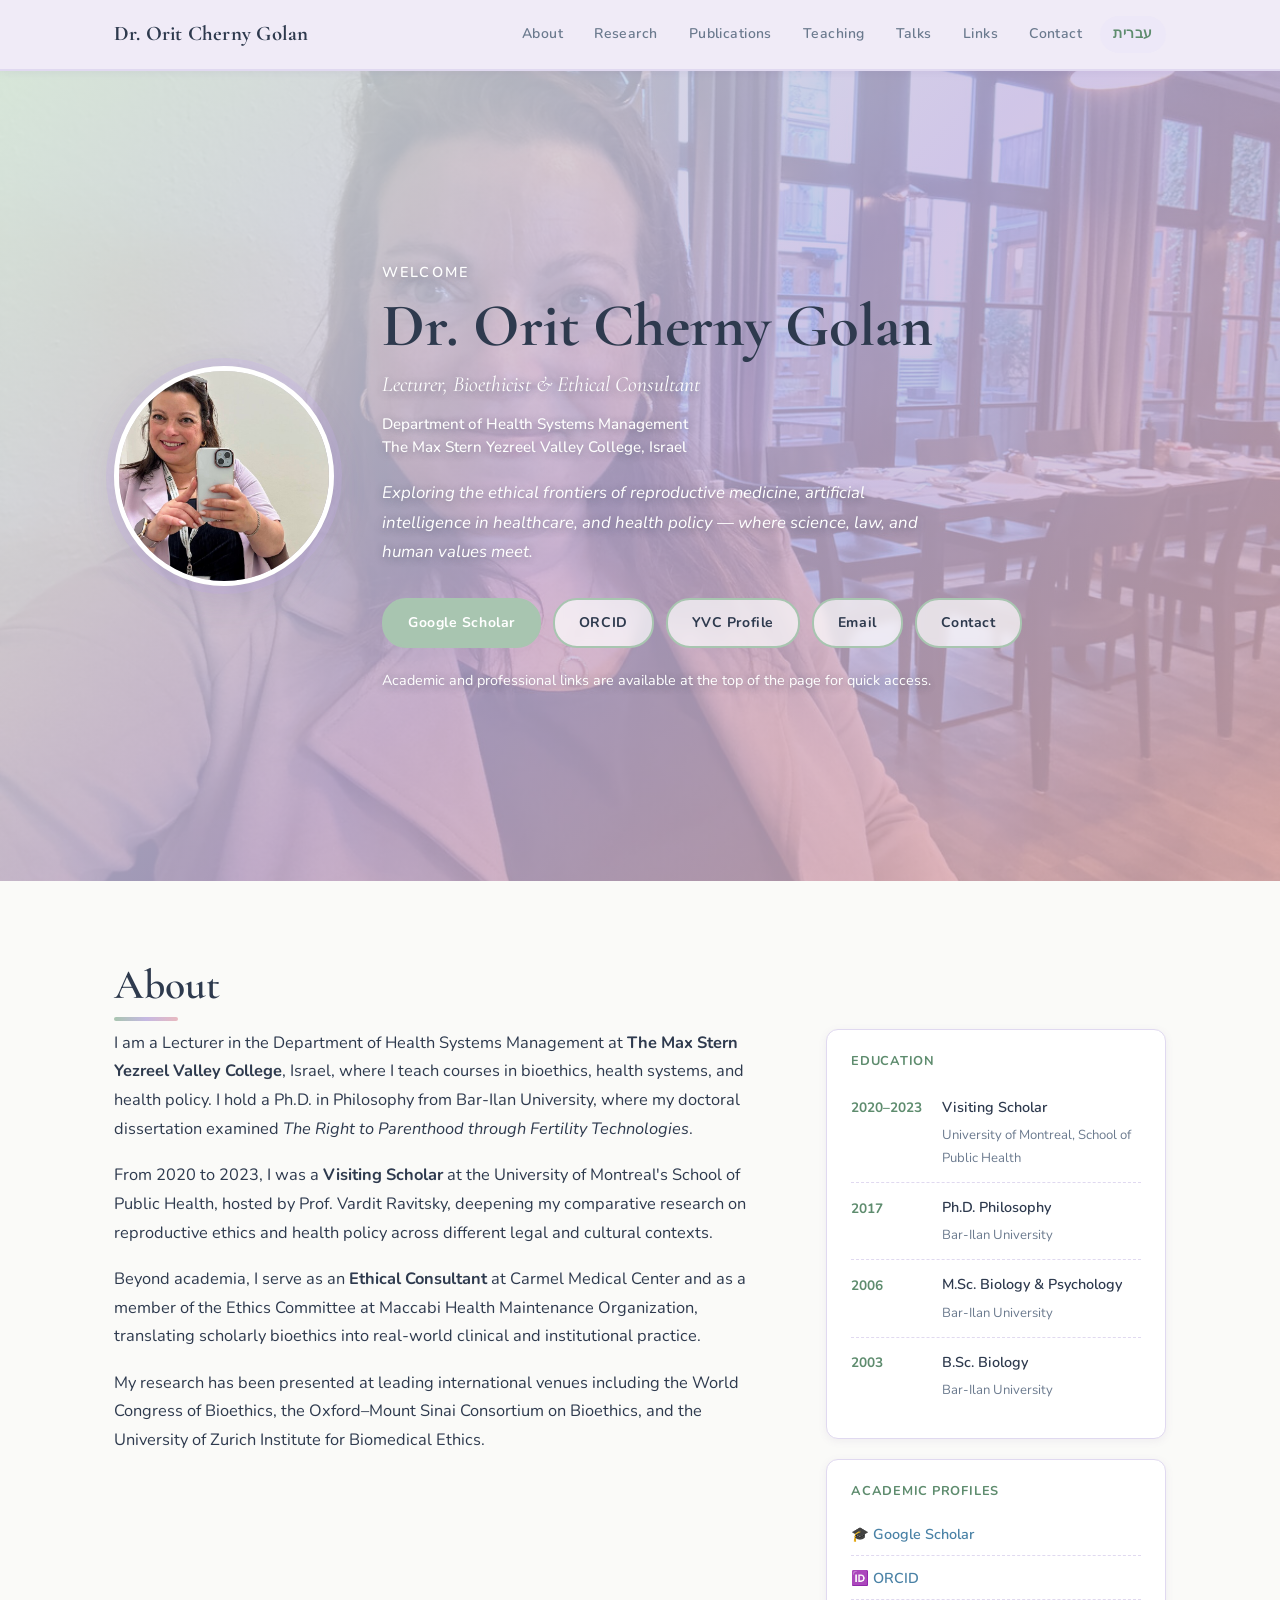
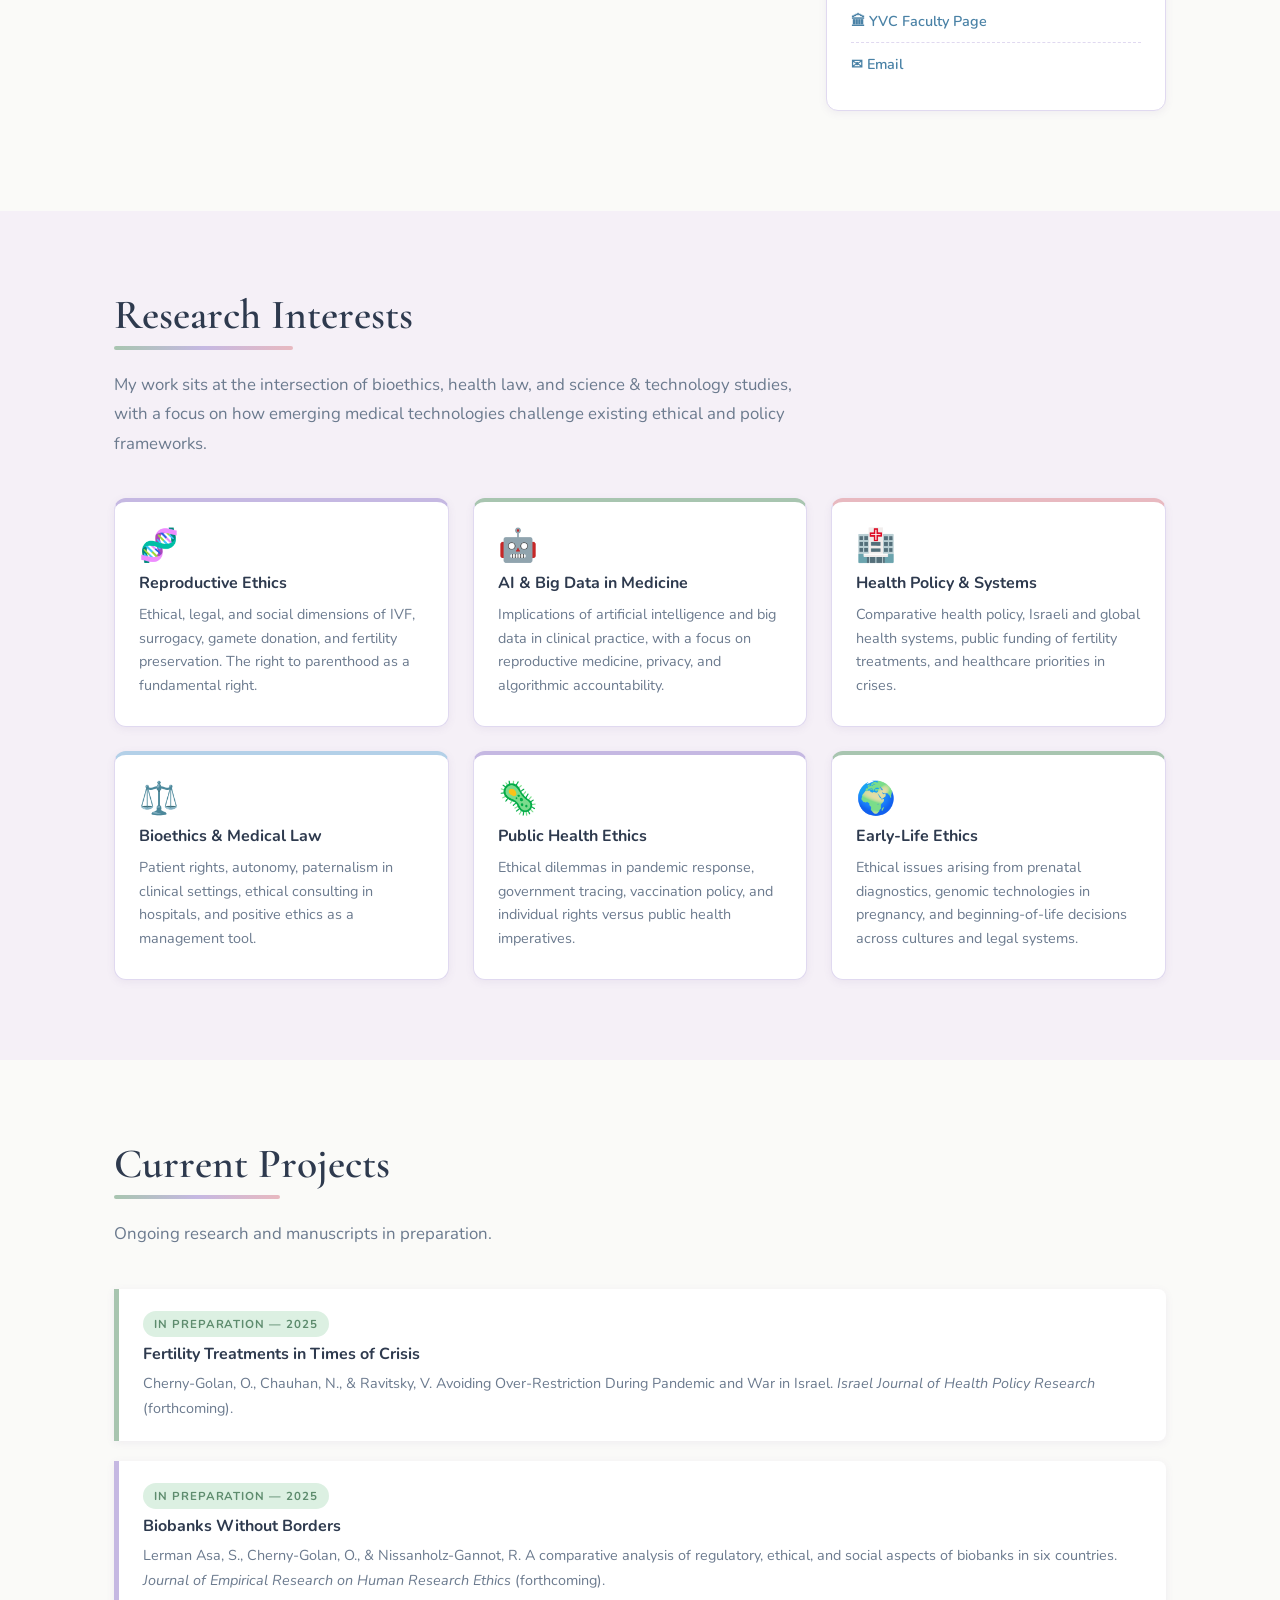
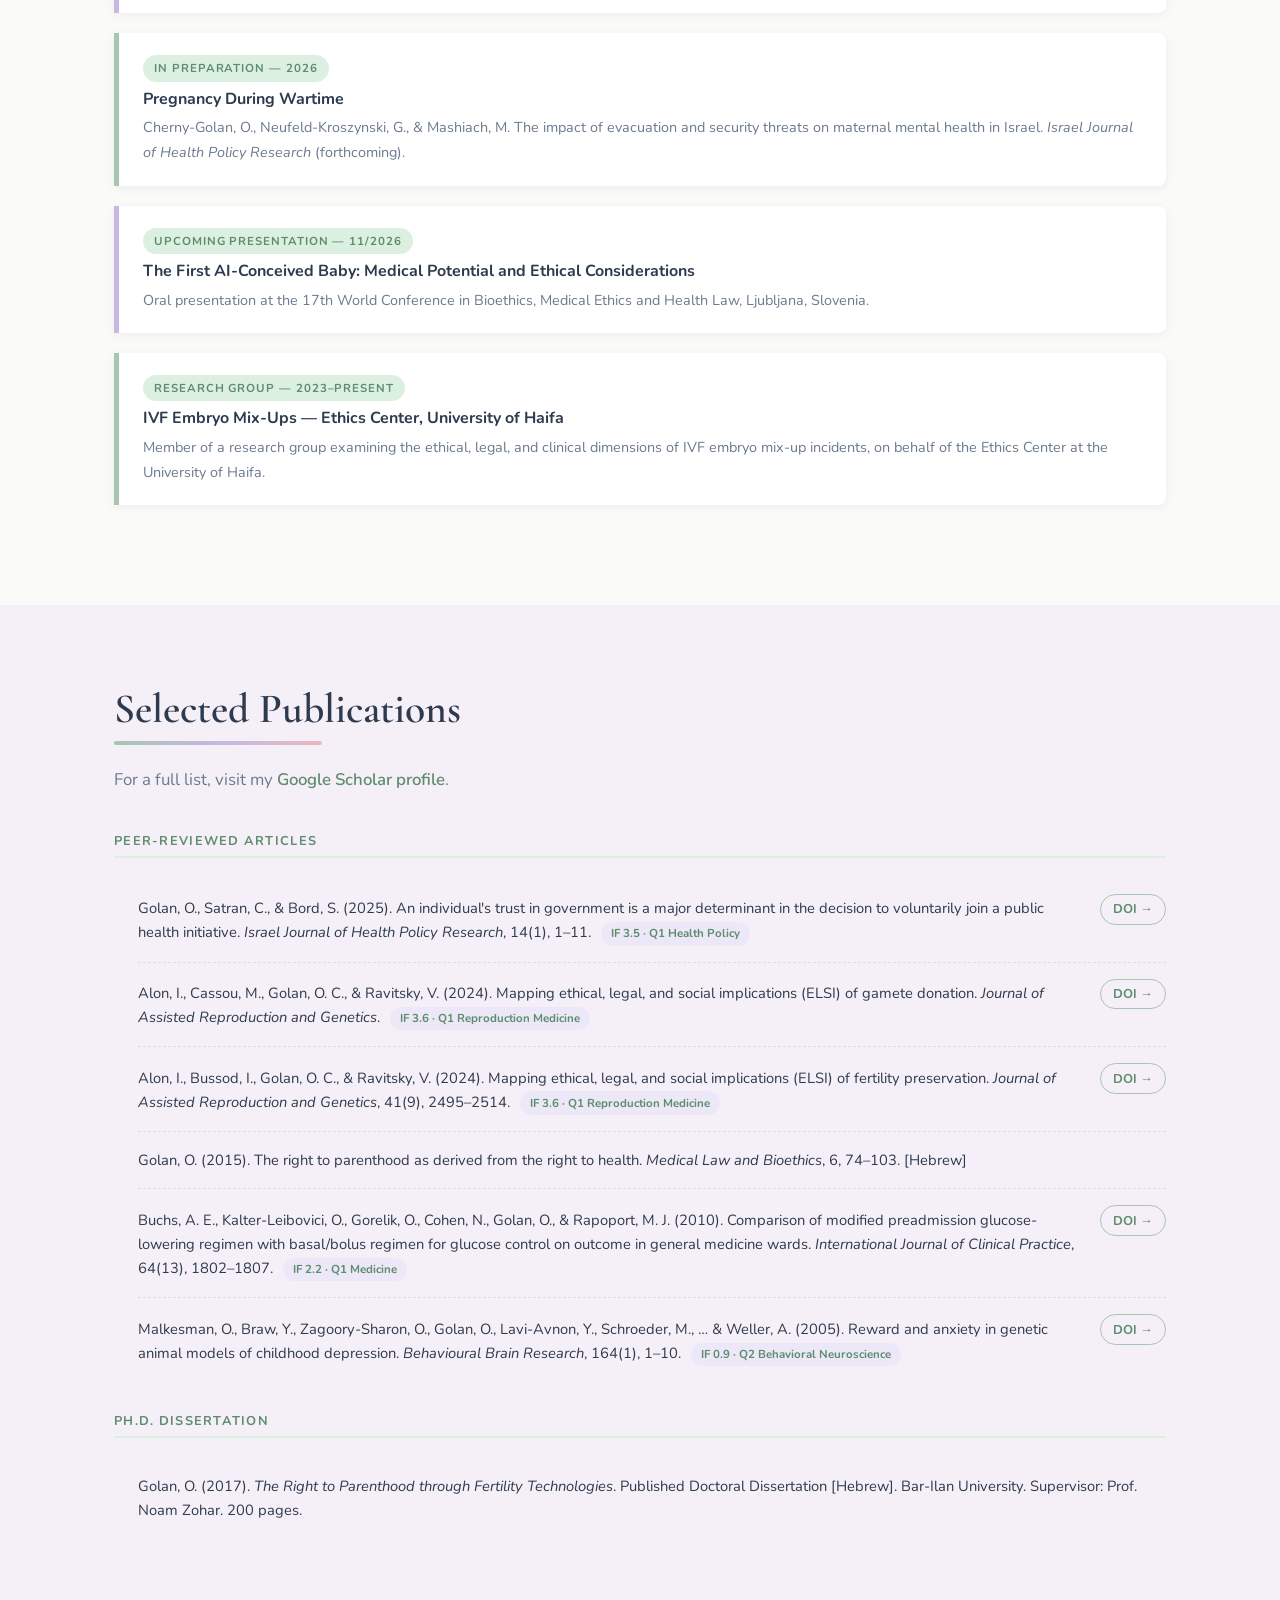
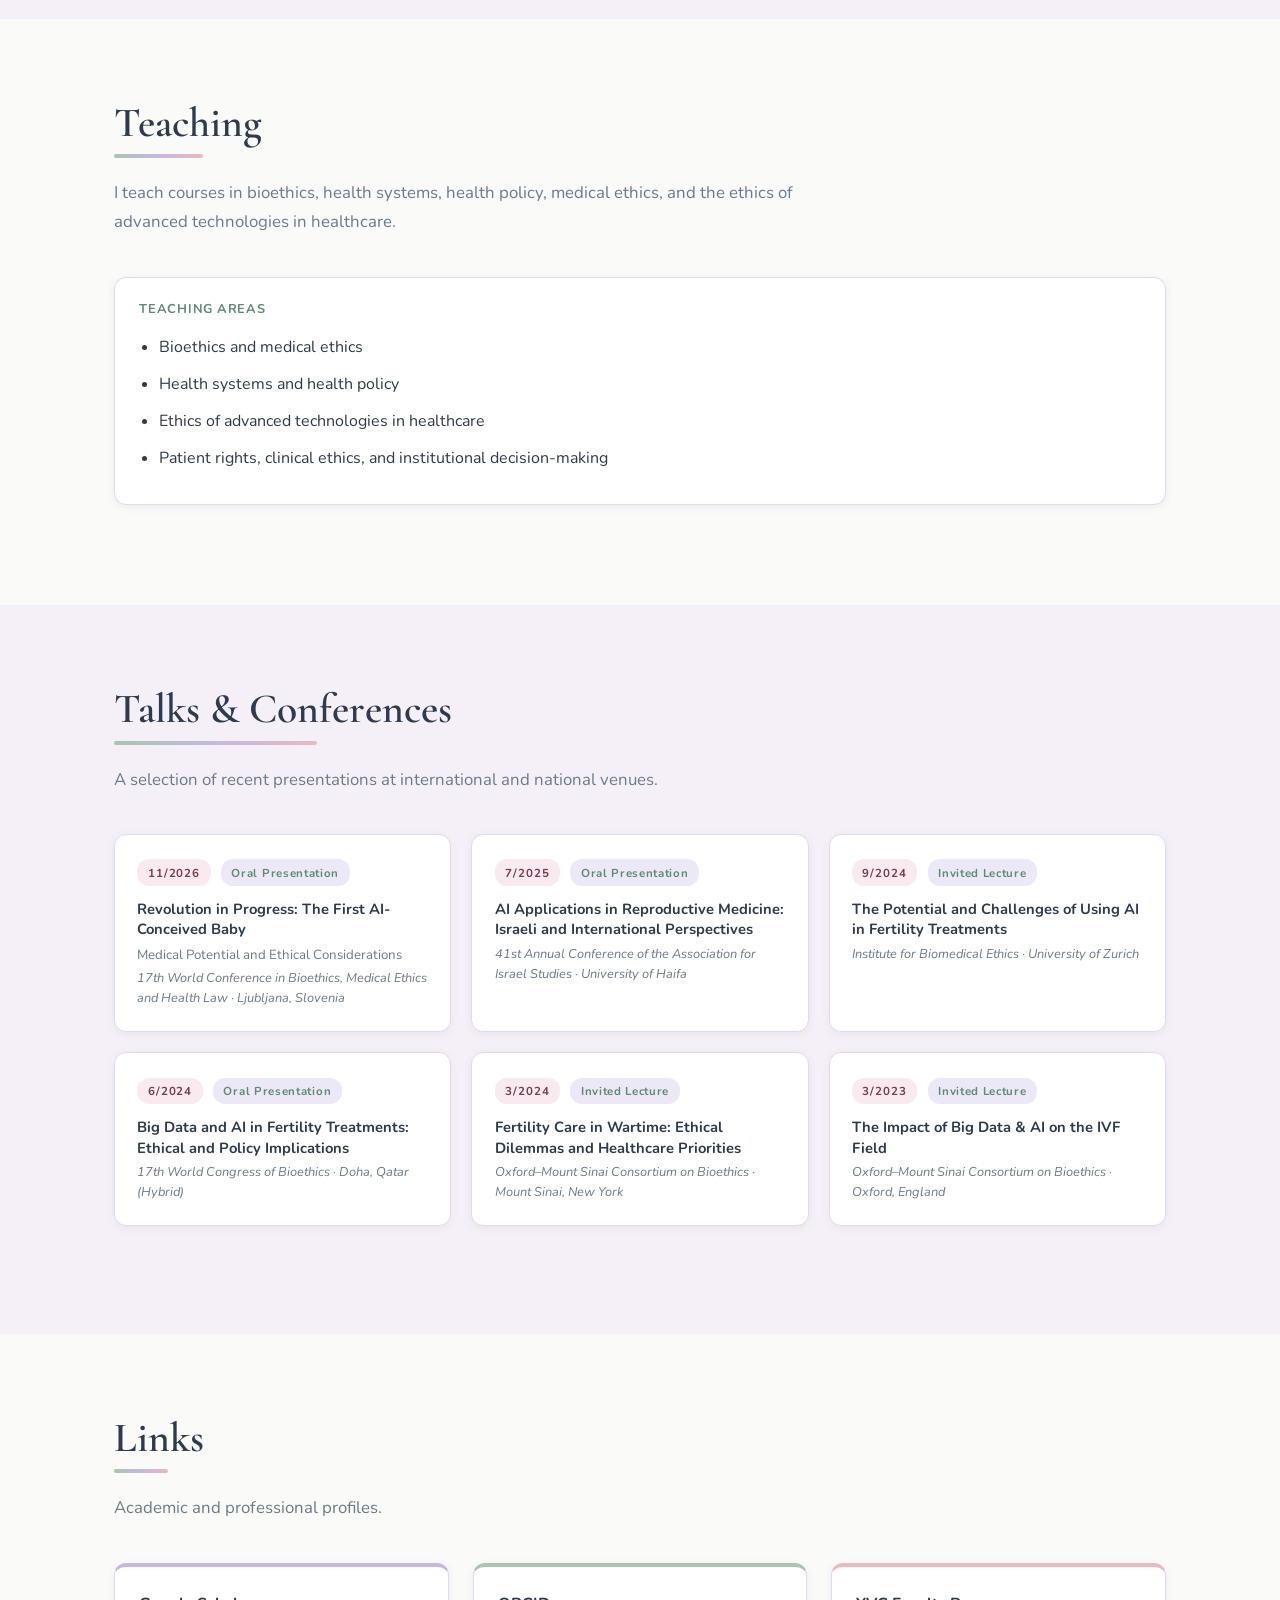
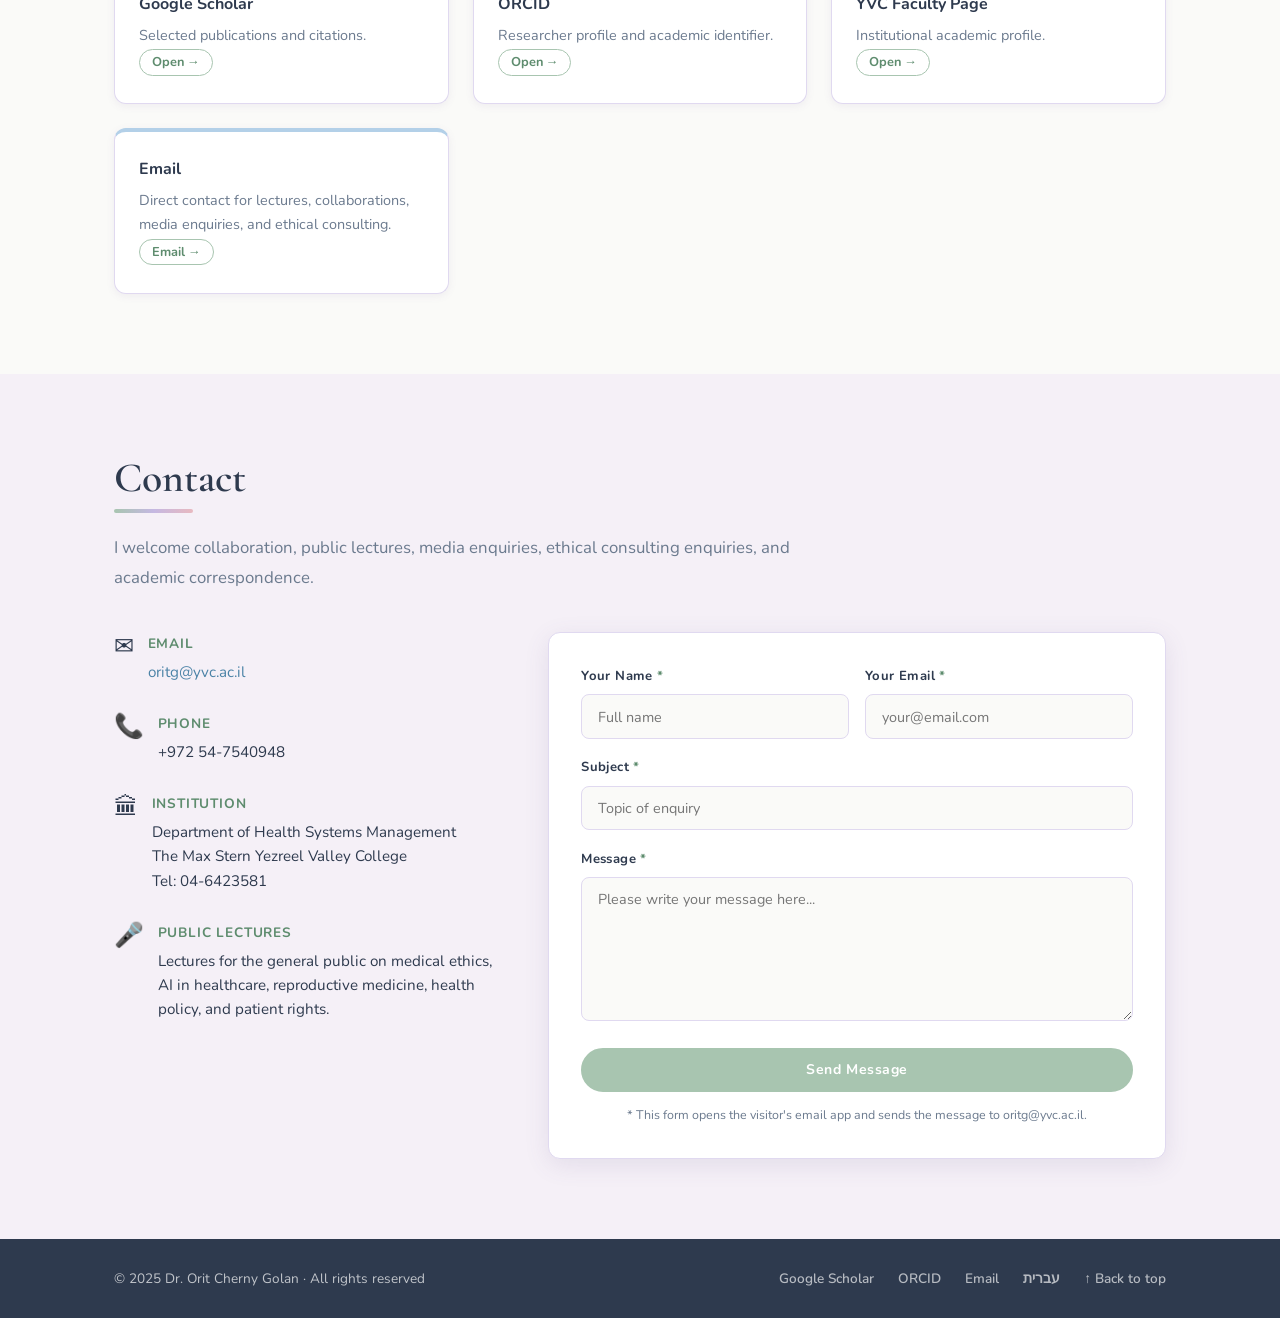
==== commit 6eff1b5d: "Update index.html" ====
--- a/index.html
+++ b/index.html
@@ -3,22 +3,68 @@
 <head>
   <meta charset="UTF-8" />
   <meta name="viewport" content="width=device-width, initial-scale=1.0" />
+
   <title>Dr. Orit Cherny Golan | Bioethicist, Lecturer & Ethical Consultant</title>
-  <meta name="description" content="Dr. Orit Cherny Golan – Lecturer in Health Systems Management, bioethicist, ethical consultant, and researcher specializing in reproductive ethics, AI in medicine, and health policy." />
+
+  <meta name="description"
+    content="Dr. Orit Cherny Golan – Lecturer in Health Systems Management, bioethicist, ethical consultant, and researcher specializing in reproductive ethics, AI in medicine, and health policy." />
+
   <link rel="preconnect" href="https://fonts.googleapis.com" />
   <link rel="preconnect" href="https://fonts.gstatic.com" crossorigin />
   <link href="https://fonts.googleapis.com/css2?family=Cormorant+Garamond:ital,wght@0,400;0,600;0,700;1,400&family=Nunito:wght@300;400;500;600&display=swap" rel="stylesheet" />
+
   <link rel="stylesheet" href="style.css" />
+
   <style>
-    .hero { background-image: url('hero-bg.jpg'); }
-    .language-link { background-color: var(--clr-lavender-lt); color: var(--clr-sage-dark) !important; font-weight: 700; }
+    .hero {
+      background-image: url('hero-bg.jpg');
+    }
+
+    .hero-greeting,
+    .hero-title {
+      color: #ffffff !important;
+      text-shadow: 0 2px 8px rgba(46, 58, 78, 0.45);
+    }
+
+    .hero-affil,
+    .hero-tagline {
+      color: #ffffff !important;
+      text-shadow: 0 2px 8px rgba(46, 58, 78, 0.45);
+      opacity: 1;
+    }
+
+    .language-link {
+      background-color: var(--clr-lavender-lt);
+      color: var(--clr-sage-dark) !important;
+      font-weight: 700;
+    }
+
+    .top-links-note {
+      margin-top: 1.25rem;
+      font-size: 0.9rem;
+      color: #ffffff;
+      text-shadow: 0 2px 8px rgba(46, 58, 78, 0.45);
+    }
+
+    .simple-list {
+      list-style: disc;
+      padding-left: 1.25rem;
+      margin-top: 1rem;
+    }
+
+    .simple-list li {
+      margin-bottom: 0.55rem;
+    }
   </style>
 </head>
+
 <body>
 
   <header class="site-header" id="top">
     <div class="container header-inner">
+
       <a href="#top" class="header-name">Dr. Orit Cherny Golan</a>
+
       <nav class="main-nav" aria-label="Main navigation">
         <ul>
           <li><a href="#about">About</a></li>
@@ -26,36 +72,66 @@
           <li><a href="#publications">Publications</a></li>
           <li><a href="#teaching">Teaching</a></li>
           <li><a href="#talks">Talks</a></li>
+          <li><a href="#links">Links</a></li>
           <li><a href="#contact">Contact</a></li>
           <li><a href="he.html" class="language-link">עברית</a></li>
         </ul>
       </nav>
+
     </div>
   </header>
 
   <section class="hero" id="hero">
     <div class="hero-overlay"></div>
+
     <div class="container hero-content">
+
       <div class="hero-photo-wrap">
-        <img src="profile.jpg" alt="Portrait of Dr. Orit Cherny Golan" class="hero-photo" />
-      </div>
+        <img
+          src="profile.jpg"
+          alt="Portrait of Dr. Orit Cherny Golan"
+          class="hero-photo"
+        />
+      </div>
+
       <div class="hero-text">
         <p class="hero-greeting">Welcome</p>
+
         <h1 class="hero-name">Dr. Orit Cherny Golan</h1>
+
         <p class="hero-title">Lecturer, Bioethicist &amp; Ethical Consultant</p>
+
         <p class="hero-affil">
           Department of Health Systems Management<br />
           The Max Stern Yezreel Valley College, Israel
         </p>
+
         <p class="hero-tagline">
-          Exploring the ethical frontiers of reproductive medicine, artificial intelligence in healthcare, and health policy — where science, law, and human values meet.
-        </p>
+          Exploring the ethical frontiers of reproductive medicine,
+          artificial intelligence in healthcare, and health policy —
+          where science, law, and human values meet.
+        </p>
+
         <div class="hero-links">
-          <a href="https://scholar.google.com/citations?user=xFIUFrQAAAAJ&hl=en" target="_blank" rel="noopener noreferrer" class="btn btn-primary">Google Scholar</a>
-          <a href="https://orcid.org/0000-0003-0497-0111" target="_blank" rel="noopener noreferrer" class="btn btn-outline">ORCID</a>
-          <a href="https://yedion.yvc.ac.il/yedion/fireflyweb.aspx?prgname=Show_Teacher_Card&arguments=-N2579,-AE,-N9998" target="_blank" rel="noopener noreferrer" class="btn btn-outline">YVC Profile</a>
+          <a href="https://scholar.google.com/citations?user=xFIUFrQAAAAJ&hl=en"
+             target="_blank" rel="noopener noreferrer"
+             class="btn btn-primary">Google Scholar</a>
+
+          <a href="https://orcid.org/0000-0003-0497-0111"
+             target="_blank" rel="noopener noreferrer"
+             class="btn btn-outline">ORCID</a>
+
+          <a href="https://yedion.yvc.ac.il/yedion/fireflyweb.aspx?prgname=Show_Teacher_Card&arguments=-N2579,-AE,-N9998"
+             target="_blank" rel="noopener noreferrer"
+             class="btn btn-outline">YVC Profile</a>
+
+          <a href="mailto:oritg@yvc.ac.il" class="btn btn-outline">Email</a>
           <a href="#contact" class="btn btn-outline">Contact</a>
         </div>
+
+        <p class="top-links-note">
+          Academic and professional links are available at the top of the page for quick access.
+        </p>
       </div>
     </div>
   </section>
@@ -63,31 +139,93 @@
   <section class="section" id="about">
     <div class="container">
       <h2 class="section-title">About</h2>
+
       <div class="about-grid">
+
         <div class="about-text">
-          <p>I am a Lecturer in the Department of Health Systems Management at <strong>The Max Stern Yezreel Valley College</strong>, Israel, where I teach courses in bioethics, health systems, and health policy. I hold a Ph.D. in Philosophy from Bar-Ilan University, where my doctoral dissertation examined <em>The Right to Parenthood through Fertility Technologies</em>.</p>
-          <p>From 2020 to 2023, I was a <strong>Visiting Scholar</strong> at the University of Montreal's School of Public Health, hosted by Prof. Vardit Ravitsky, deepening my comparative research on reproductive ethics and health policy across different legal and cultural contexts.</p>
-          <p>Beyond academia, I serve as an <strong>Ethical Consultant</strong> at Carmel Medical Center and as a member of the Ethics Committee at Maccabi Health Maintenance Organization, translating scholarly bioethics into real-world clinical and institutional practice.</p>
-          <p>My research has been presented at leading international venues including the World Congress of Bioethics, the Oxford–Mount Sinai Consortium on Bioethics, and the University of Zurich Institute for Biomedical Ethics.</p>
-        </div>
+          <p>
+            I am a Lecturer in the Department of Health Systems Management at
+            <strong>The Max Stern Yezreel Valley College</strong>, Israel, where I teach courses
+            in bioethics, health systems, and health policy. I hold a Ph.D. in Philosophy
+            from Bar-Ilan University, where my doctoral dissertation examined
+            <em>The Right to Parenthood through Fertility Technologies</em>.
+          </p>
+
+          <p>
+            From 2020 to 2023, I was a <strong>Visiting Scholar</strong> at the
+            University of Montreal's School of Public Health, hosted by
+            Prof. Vardit Ravitsky, deepening my comparative research on reproductive
+            ethics and health policy across different legal and cultural contexts.
+          </p>
+
+          <p>
+            Beyond academia, I serve as an <strong>Ethical Consultant</strong> at
+            Carmel Medical Center and as a member of the Ethics Committee at
+            Maccabi Health Maintenance Organization, translating scholarly bioethics
+            into real-world clinical and institutional practice.
+          </p>
+
+          <p>
+            My research has been presented at leading international venues including
+            the World Congress of Bioethics, the Oxford–Mount Sinai Consortium on Bioethics,
+            and the University of Zurich Institute for Biomedical Ethics.
+          </p>
+        </div>
+
         <div class="about-sidebar">
+
           <div class="card">
             <h3 class="card-title">Education</h3>
+
             <ul class="edu-list">
-              <li><span class="edu-year">2020–2023</span><span class="edu-deg">Visiting Scholar</span><span class="edu-inst">University of Montreal, School of Public Health</span></li>
-              <li><span class="edu-year">2017</span><span class="edu-deg">Ph.D. Philosophy</span><span class="edu-inst">Bar-Ilan University</span></li>
-              <li><span class="edu-year">2006</span><span class="edu-deg">M.Sc. Biology &amp; Psychology</span><span class="edu-inst">Bar-Ilan University</span></li>
-              <li><span class="edu-year">2003</span><span class="edu-deg">B.Sc. Biology</span><span class="edu-inst">Bar-Ilan University</span></li>
+              <li>
+                <span class="edu-year">2020–2023</span>
+                <span class="edu-deg">Visiting Scholar</span>
+                <span class="edu-inst">University of Montreal, School of Public Health</span>
+              </li>
+
+              <li>
+                <span class="edu-year">2017</span>
+                <span class="edu-deg">Ph.D. Philosophy</span>
+                <span class="edu-inst">Bar-Ilan University</span>
+              </li>
+
+              <li>
+                <span class="edu-year">2006</span>
+                <span class="edu-deg">M.Sc. Biology &amp; Psychology</span>
+                <span class="edu-inst">Bar-Ilan University</span>
+              </li>
+
+              <li>
+                <span class="edu-year">2003</span>
+                <span class="edu-deg">B.Sc. Biology</span>
+                <span class="edu-inst">Bar-Ilan University</span>
+              </li>
             </ul>
           </div>
+
           <div class="card">
             <h3 class="card-title">Academic Profiles</h3>
+
             <ul class="profile-links">
-              <li><a href="https://scholar.google.com/citations?user=xFIUFrQAAAAJ&hl=en" target="_blank" rel="noopener noreferrer">🎓 Google Scholar</a></li>
-              <li><a href="https://orcid.org/0000-0003-0497-0111" target="_blank" rel="noopener noreferrer">🆔 ORCID: 0000-0003-0497-0111</a></li>
-              <li><a href="https://yedion.yvc.ac.il/yedion/fireflyweb.aspx?prgname=Show_Teacher_Card&arguments=-N2579,-AE,-N9998" target="_blank" rel="noopener noreferrer">🏛 YVC Faculty Page</a></li>
+              <li>
+                <a href="https://scholar.google.com/citations?user=xFIUFrQAAAAJ&hl=en"
+                   target="_blank" rel="noopener noreferrer">🎓 Google Scholar</a>
+              </li>
+              <li>
+                <a href="https://orcid.org/0000-0003-0497-0111"
+                   target="_blank" rel="noopener noreferrer">🆔 ORCID</a>
+              </li>
+              <li>
+                <a href="https://yedion.yvc.ac.il/yedion/fireflyweb.aspx?prgname=Show_Teacher_Card&arguments=-N2579,-AE,-N9998"
+                   target="_blank" rel="noopener noreferrer">🏛 YVC Faculty Page</a>
+              </li>
+              <li>
+                <a href="mailto:oritg@yvc.ac.il">✉ Email</a>
+              </li>
             </ul>
           </div>
+
         </div>
       </div>
     </div>
@@ -96,14 +234,68 @@
   <section class="section section-alt" id="research">
     <div class="container">
       <h2 class="section-title">Research Interests</h2>
-      <p class="section-lead">My work sits at the intersection of bioethics, health law, and science &amp; technology studies, with a focus on how emerging medical technologies challenge existing ethical and policy frameworks.</p>
+
+      <p class="section-lead">
+        My work sits at the intersection of bioethics, health law, and science &amp; technology studies,
+        with a focus on how emerging medical technologies challenge existing ethical and policy frameworks.
+      </p>
+
       <div class="interests-grid">
-        <div class="interest-card"><div class="interest-icon">🧬</div><h3>Reproductive Ethics</h3><p>Ethical, legal, and social dimensions of IVF, surrogacy, gamete donation, and fertility preservation. The right to parenthood as a fundamental right.</p></div>
-        <div class="interest-card"><div class="interest-icon">🤖</div><h3>AI &amp; Big Data in Medicine</h3><p>Implications of artificial intelligence and big data in clinical practice, with a focus on reproductive medicine, privacy, and algorithmic accountability.</p></div>
-        <div class="interest-card"><div class="interest-icon">🏥</div><h3>Health Policy &amp; Systems</h3><p>Comparative health policy, Israeli and global health systems, public funding of fertility treatments, and healthcare priorities in crises.</p></div>
-        <div class="interest-card"><div class="interest-icon">⚖️</div><h3>Bioethics &amp; Medical Law</h3><p>Patient rights, autonomy, paternalism in clinical settings, ethical consulting in hospitals, and positive ethics as a management tool.</p></div>
-        <div class="interest-card"><div class="interest-icon">🦠</div><h3>Public Health Ethics</h3><p>Ethical dilemmas in pandemic response, government tracing, vaccination policy, and individual rights versus public health imperatives.</p></div>
-        <div class="interest-card"><div class="interest-icon">🌍</div><h3>Early-Life Ethics</h3><p>Ethical issues arising from prenatal diagnostics, genomic technologies in pregnancy, and beginning-of-life decisions across cultures and legal systems.</p></div>
+
+        <div class="interest-card">
+          <div class="interest-icon">🧬</div>
+          <h3>Reproductive Ethics</h3>
+          <p>
+            Ethical, legal, and social dimensions of IVF, surrogacy, gamete donation,
+            and fertility preservation. The right to parenthood as a fundamental right.
+          </p>
+        </div>
+
+        <div class="interest-card">
+          <div class="interest-icon">🤖</div>
+          <h3>AI &amp; Big Data in Medicine</h3>
+          <p>
+            Implications of artificial intelligence and big data in clinical practice,
+            with a focus on reproductive medicine, privacy, and algorithmic accountability.
+          </p>
+        </div>
+
+        <div class="interest-card">
+          <div class="interest-icon">🏥</div>
+          <h3>Health Policy &amp; Systems</h3>
+          <p>
+            Comparative health policy, Israeli and global health systems,
+            public funding of fertility treatments, and healthcare priorities in crises.
+          </p>
+        </div>
+
+        <div class="interest-card">
+          <div class="interest-icon">⚖️</div>
+          <h3>Bioethics &amp; Medical Law</h3>
+          <p>
+            Patient rights, autonomy, paternalism in clinical settings,
+            ethical consulting in hospitals, and positive ethics as a management tool.
+          </p>
+        </div>
+
+        <div class="interest-card">
+          <div class="interest-icon">🦠</div>
+          <h3>Public Health Ethics</h3>
+          <p>
+            Ethical dilemmas in pandemic response, government tracing, vaccination policy,
+            and individual rights versus public health imperatives.
+          </p>
+        </div>
+
+        <div class="interest-card">
+          <div class="interest-icon">🌍</div>
+          <h3>Early-Life Ethics</h3>
+          <p>
+            Ethical issues arising from prenatal diagnostics, genomic technologies
+            in pregnancy, and beginning-of-life decisions across cultures and legal systems.
+          </p>
+        </div>
+
       </div>
     </div>
   </section>
@@ -111,108 +303,392 @@
   <section class="section" id="projects">
     <div class="container">
       <h2 class="section-title">Current Projects</h2>
-      <p class="section-lead">Ongoing research and manuscripts in preparation.</p>
-      <div class="project-item"><span class="project-tag">In Preparation — 2025</span><h3>Fertility Treatments in Times of Crisis</h3><p>Cherny-Golan, O., Chauhan, N., &amp; Ravitsky, V. Avoiding Over-Restriction During Pandemic and War in Israel. <em>Israel Journal of Health Policy Research</em> (forthcoming).</p></div>
-      <div class="project-item"><span class="project-tag">In Preparation — 2025</span><h3>Biobanks Without Borders</h3><p>Lerman Asa, S., Cherny-Golan, O., &amp; Nissanholz-Gannot, R. A comparative analysis of regulatory, ethical, and social aspects of biobanks in six countries. <em>Journal of Empirical Research on Human Research Ethics</em> (forthcoming).</p></div>
-      <div class="project-item"><span class="project-tag">In Preparation — 2026</span><h3>Pregnancy During Wartime</h3><p>Cherny-Golan, O., Neufeld-Kroszynski, G., &amp; Mashiach, M. The impact of evacuation and security threats on maternal mental health in Israel. <em>Israel Journal of Health Policy Research</em> (forthcoming).</p></div>
-      <div class="project-item"><span class="project-tag">Upcoming Presentation — 11/2026</span><h3>The First AI-Conceived Baby: Medical Potential and Ethical Considerations</h3><p>Oral presentation at the 17th World Conference in Bioethics, Medical Ethics and Health Law, Ljubljana, Slovenia.</p></div>
-      <div class="project-item"><span class="project-tag">Research Group — 2023–Present</span><h3>IVF Embryo Mix-Ups — Ethics Center, University of Haifa</h3><p>Member of a research group examining the ethical, legal, and clinical dimensions of IVF embryo mix-up incidents, on behalf of the Ethics Center at the University of Haifa.</p></div>
+
+      <p class="section-lead">
+        Ongoing research and manuscripts in preparation.
+      </p>
+
+      <div class="project-item">
+        <span class="project-tag">In Preparation — 2025</span>
+        <h3>Fertility Treatments in Times of Crisis</h3>
+        <p>
+          Cherny-Golan, O., Chauhan, N., &amp; Ravitsky, V.
+          Avoiding Over-Restriction During Pandemic and War in Israel.
+          <em>Israel Journal of Health Policy Research</em> (forthcoming).
+        </p>
+      </div>
+
+      <div class="project-item">
+        <span class="project-tag">In Preparation — 2025</span>
+        <h3>Biobanks Without Borders</h3>
+        <p>
+          Lerman Asa, S., Cherny-Golan, O., &amp; Nissanholz-Gannot, R.
+          A comparative analysis of regulatory, ethical, and social aspects of biobanks
+          in six countries.
+          <em>Journal of Empirical Research on Human Research Ethics</em> (forthcoming).
+        </p>
+      </div>
+
+      <div class="project-item">
+        <span class="project-tag">In Preparation — 2026</span>
+        <h3>Pregnancy During Wartime</h3>
+        <p>
+          Cherny-Golan, O., Neufeld-Kroszynski, G., &amp; Mashiach, M.
+          The impact of evacuation and security threats on maternal mental health in Israel.
+          <em>Israel Journal of Health Policy Research</em> (forthcoming).
+        </p>
+      </div>
+
+      <div class="project-item">
+        <span class="project-tag">Upcoming Presentation — 11/2026</span>
+        <h3>The First AI-Conceived Baby: Medical Potential and Ethical Considerations</h3>
+        <p>
+          Oral presentation at the 17th World Conference in Bioethics, Medical Ethics
+          and Health Law, Ljubljana, Slovenia.
+        </p>
+      </div>
+
+      <div class="project-item">
+        <span class="project-tag">Research Group — 2023–Present</span>
+        <h3>IVF Embryo Mix-Ups — Ethics Center, University of Haifa</h3>
+        <p>
+          Member of a research group examining the ethical, legal, and clinical
+          dimensions of IVF embryo mix-up incidents, on behalf of the Ethics Center
+          at the University of Haifa.
+        </p>
+      </div>
+
     </div>
   </section>
 
   <section class="section section-alt" id="publications">
     <div class="container">
       <h2 class="section-title">Selected Publications</h2>
-      <p class="section-lead">For a full list, visit my <a href="https://scholar.google.com/citations?user=xFIUFrQAAAAJ&hl=en" target="_blank" rel="noopener noreferrer">Google Scholar profile</a>.</p>
+
+      <p class="section-lead">
+        For a full list, visit my
+        <a href="https://scholar.google.com/citations?user=xFIUFrQAAAAJ&hl=en"
+           target="_blank" rel="noopener noreferrer">Google Scholar profile</a>.
+      </p>
+
       <h3 class="pub-category">Peer-Reviewed Articles</h3>
+
       <ol class="pub-list">
-        <li class="pub-item"><p class="pub-ref">Golan, O., Satran, C., &amp; Bord, S. (2025). An individual's trust in government is a major determinant in the decision to voluntarily join a public health initiative. <em>Israel Journal of Health Policy Research</em>, 14(1), 1–11. <span class="pub-meta">IF 3.5 · Q1 Health Policy</span></p><a href="https://doi.org/10.1186/s13584-025-00671-x" target="_blank" rel="noopener noreferrer" class="pub-doi">DOI →</a></li>
-        <li class="pub-item"><p class="pub-ref">Alon, I., Cassou, M., Golan, O. C., &amp; Ravitsky, V. (2024). Mapping ethical, legal, and social implications (ELSI) of gamete donation. <em>Journal of Assisted Reproduction and Genetics</em>. <span class="pub-meta">IF 3.6 · Q1 Reproduction Medicine</span></p><a href="https://doi.org/10.1007/s10815-024-03229-z" target="_blank" rel="noopener noreferrer" class="pub-doi">DOI →</a></li>
-        <li class="pub-item"><p class="pub-ref">Alon, I., Bussod, I., Golan, O. C., &amp; Ravitsky, V. (2024). Mapping ethical, legal, and social implications (ELSI) of fertility preservation. <em>Journal of Assisted Reproduction and Genetics</em>, 41(9), 2495–2514. <span class="pub-meta">IF 3.6 · Q1 Reproduction Medicine</span></p><a href="https://doi.org/10.1007/s10815-024-03210-w" target="_blank" rel="noopener noreferrer" class="pub-doi">DOI →</a></li>
-        <li class="pub-item"><p class="pub-ref">Golan, O. (2015). The right to parenthood as derived from the right to health. <em>Medical Law and Bioethics</em>, 6, 74–103. [Hebrew]</p></li>
-        <li class="pub-item"><p class="pub-ref">Buchs, A. E., Kalter-Leibovici, O., Gorelik, O., Cohen, N., Golan, O., &amp; Rapoport, M. J. (2010). Comparison of modified preadmission glucose-lowering regimen with basal/bolus regimen for glucose control on outcome in general medicine wards. <em>International Journal of Clinical Practice</em>, 64(13), 1802–1807. <span class="pub-meta">IF 2.2 · Q1 Medicine</span></p><a href="https://doi.org/10.1111/j.1742-1241.2010.02384.x" target="_blank" rel="noopener noreferrer" class="pub-doi">DOI →</a></li>
-        <li class="pub-item"><p class="pub-ref">Malkesman, O., Braw, Y., Zagoory-Sharon, O., Golan, O., Lavi-Avnon, Y., Schroeder, M., … &amp; Weller, A. (2005). Reward and anxiety in genetic animal models of childhood depression. <em>Behavioural Brain Research</em>, 164(1), 1–10. <span class="pub-meta">IF 0.9 · Q2 Behavioral Neuroscience</span></p><a href="https://doi.org/10.1016/j.bbr.2005.04.023" target="_blank" rel="noopener noreferrer" class="pub-doi">DOI →</a></li>
+
+        <li class="pub-item">
+          <p class="pub-ref">
+            Golan, O., Satran, C., &amp; Bord, S. (2025). An individual's trust in government
+            is a major determinant in the decision to voluntarily join a public health initiative.
+            <em>Israel Journal of Health Policy Research</em>, 14(1), 1–11.
+            <span class="pub-meta">IF 3.5 · Q1 Health Policy</span>
+          </p>
+          <a href="https://doi.org/10.1186/s13584-025-00671-x"
+             target="_blank" rel="noopener noreferrer" class="pub-doi">DOI →</a>
+        </li>
+
+        <li class="pub-item">
+          <p class="pub-ref">
+            Alon, I., Cassou, M., Golan, O. C., &amp; Ravitsky, V. (2024). Mapping ethical,
+            legal, and social implications (ELSI) of gamete donation.
+            <em>Journal of Assisted Reproduction and Genetics</em>.
+            <span class="pub-meta">IF 3.6 · Q1 Reproduction Medicine</span>
+          </p>
+          <a href="https://doi.org/10.1007/s10815-024-03229-z"
+             target="_blank" rel="noopener noreferrer" class="pub-doi">DOI →</a>
+        </li>
+
+        <li class="pub-item">
+          <p class="pub-ref">
+            Alon, I., Bussod, I., Golan, O. C., &amp; Ravitsky, V. (2024). Mapping ethical,
+            legal, and social implications (ELSI) of fertility preservation.
+            <em>Journal of Assisted Reproduction and Genetics</em>, 41(9), 2495–2514.
+            <span class="pub-meta">IF 3.6 · Q1 Reproduction Medicine</span>
+          </p>
+          <a href="https://doi.org/10.1007/s10815-024-03210-w"
+             target="_blank" rel="noopener noreferrer" class="pub-doi">DOI →</a>
+        </li>
+
+        <li class="pub-item">
+          <p class="pub-ref">
+            Golan, O. (2015). The right to parenthood as derived from the right to health.
+            <em>Medical Law and Bioethics</em>, 6, 74–103. [Hebrew]
+          </p>
+        </li>
+
+        <li class="pub-item">
+          <p class="pub-ref">
+            Buchs, A. E., Kalter-Leibovici, O., Gorelik, O., Cohen, N., Golan, O.,
+            &amp; Rapoport, M. J. (2010). Comparison of modified preadmission glucose-lowering
+            regimen with basal/bolus regimen for glucose control on outcome in general medicine wards.
+            <em>International Journal of Clinical Practice</em>, 64(13), 1802–1807.
+            <span class="pub-meta">IF 2.2 · Q1 Medicine</span>
+          </p>
+          <a href="https://doi.org/10.1111/j.1742-1241.2010.02384.x"
+             target="_blank" rel="noopener noreferrer" class="pub-doi">DOI →</a>
+        </li>
+
+        <li class="pub-item">
+          <p class="pub-ref">
+            Malkesman, O., Braw, Y., Zagoory-Sharon, O., Golan, O., Lavi-Avnon, Y.,
+            Schroeder, M., … &amp; Weller, A. (2005). Reward and anxiety in genetic animal
+            models of childhood depression.
+            <em>Behavioural Brain Research</em>, 164(1), 1–10.
+            <span class="pub-meta">IF 0.9 · Q2 Behavioral Neuroscience</span>
+          </p>
+          <a href="https://doi.org/10.1016/j.bbr.2005.04.023"
+             target="_blank" rel="noopener noreferrer" class="pub-doi">DOI →</a>
+        </li>
+
       </ol>
+
       <h3 class="pub-category">Ph.D. Dissertation</h3>
-      <ol class="pub-list"><li class="pub-item"><p class="pub-ref">Golan, O. (2017). <em>The Right to Parenthood through Fertility Technologies</em>. Published Doctoral Dissertation [Hebrew]. Bar-Ilan University. Supervisor: Prof. Noam Zohar. 200 pages.</p></li></ol>
+
+      <ol class="pub-list">
+        <li class="pub-item">
+          <p class="pub-ref">
+            Golan, O. (2017). <em>The Right to Parenthood through Fertility Technologies</em>.
+            Published Doctoral Dissertation [Hebrew]. Bar-Ilan University.
+            Supervisor: Prof. Noam Zohar. 200 pages.
+          </p>
+        </li>
+      </ol>
+
     </div>
   </section>
 
   <section class="section" id="teaching">
     <div class="container">
       <h2 class="section-title">Teaching</h2>
-      <p class="section-lead">I teach at multiple academic institutions across Israel, covering bioethics, health systems, and health policy at both undergraduate and graduate levels.</p>
-      <h3 class="teaching-inst">The Max Stern Yezreel Valley College</h3>
-      <div class="table-wrap"><table class="teaching-table"><thead><tr><th>Course</th><th>Level</th><th>Type</th><th>Years</th></tr></thead><tbody>
-        <tr><td>Planning and Writing Health Policy Papers</td><td>M.A.</td><td>Mandatory</td><td>2022–Present</td></tr>
-        <tr><td>Health Systems in Israel and Overseas</td><td>B.A.</td><td>Mandatory</td><td>2021–Present</td></tr>
-        <tr><td>Health Policy in Israel (Seminar)</td><td>B.A.</td><td>Seminar</td><td>2019–Present</td></tr>
-        <tr><td>The Ethics of Advanced Technologies</td><td>B.Sc.</td><td>Elective</td><td>2019–Present</td></tr>
-        <tr><td>Introduction to Health and Medical Sciences</td><td>B.A.</td><td>Mandatory</td><td>2019–Present</td></tr>
-        <tr><td>Ethics in Healthcare</td><td>B.A.</td><td>Mandatory</td><td>2015–Present</td></tr>
-        <tr><td>Policy, Law, and Social Influences in Health</td><td>M.A.</td><td>Elective</td><td>2021</td></tr>
-      </tbody></table></div>
-      <h3 class="teaching-inst">University of Haifa — Faculty of Law</h3>
-      <div class="table-wrap"><table class="teaching-table"><thead><tr><th>Course</th><th>Level</th><th>Type</th><th>Years</th></tr></thead><tbody><tr><td>Introduction to Bioethics</td><td>M.A.</td><td>Mandatory Summer Course</td><td>2018–2024</td></tr></tbody></table></div>
-      <h3 class="teaching-inst">Bar-Ilan University</h3>
-      <div class="table-wrap"><table class="teaching-table"><thead><tr><th>Course</th><th>Level</th><th>Type</th><th>Years</th></tr></thead><tbody><tr><td>Social Medicine</td><td>Supplementary</td><td>Mandatory Introductory</td><td>2018–2023</td></tr><tr><td>Medical Ethics</td><td>Supplementary</td><td>Mandatory Introductory</td><td>2018–2023</td></tr></tbody></table></div>
+
+      <p class="section-lead">
+        I teach courses in bioethics, health systems, health policy, medical ethics,
+        and the ethics of advanced technologies in healthcare.
+      </p>
+
+      <div class="card">
+        <h3 class="card-title">Teaching Areas</h3>
+        <ul class="simple-list">
+          <li>Bioethics and medical ethics</li>
+          <li>Health systems and health policy</li>
+          <li>Ethics of advanced technologies in healthcare</li>
+          <li>Patient rights, clinical ethics, and institutional decision-making</li>
+        </ul>
+      </div>
+
     </div>
   </section>
 
   <section class="section section-alt" id="talks">
     <div class="container">
       <h2 class="section-title">Talks &amp; Conferences</h2>
-      <p class="section-lead">A selection of recent presentations at international and national venues.</p>
+
+      <p class="section-lead">
+        A selection of recent presentations at international and national venues.
+      </p>
+
       <div class="talks-grid">
-        <div class="talk-item"><span class="talk-date">11/2026</span><span class="talk-role">Oral Presentation</span><h3>Revolution in Progress: The First AI-Conceived Baby</h3><p>Medical Potential and Ethical Considerations</p><p class="talk-venue">17th World Conference in Bioethics, Medical Ethics and Health Law · Ljubljana, Slovenia</p></div>
-        <div class="talk-item"><span class="talk-date">7/2025</span><span class="talk-role">Oral Presentation</span><h3>AI Applications in Reproductive Medicine: Israeli and International Perspectives</h3><p class="talk-venue">41st Annual Conference of the Association for Israel Studies · University of Haifa</p></div>
-        <div class="talk-item"><span class="talk-date">9/2024</span><span class="talk-role">Invited Lecture</span><h3>The Potential and Challenges of Using AI in Fertility Treatments</h3><p class="talk-venue">Institute for Biomedical Ethics · University of Zurich</p></div>
-        <div class="talk-item"><span class="talk-date">6/2024</span><span class="talk-role">Oral Presentation</span><h3>Big Data and AI in Fertility Treatments: Ethical and Policy Implications</h3><p class="talk-venue">17th World Congress of Bioethics · Doha, Qatar (Hybrid)</p></div>
-        <div class="talk-item"><span class="talk-date">3/2024</span><span class="talk-role">Invited Lecture</span><h3>Fertility Care in Wartime: Ethical Dilemmas and Healthcare Priorities</h3><p class="talk-venue">Oxford–Mount Sinai Consortium on Bioethics · Mount Sinai, New York</p></div>
-        <div class="talk-item"><span class="talk-date">3/2023</span><span class="talk-role">Invited Lecture</span><h3>The Impact of Big Data &amp; AI on the IVF Field</h3><p class="talk-venue">Oxford–Mount Sinai Consortium on Bioethics · Oxford, England</p></div>
-        <div class="talk-item"><span class="talk-date">6/2022</span><span class="talk-role">Oral Presentation</span><h3>Positive Ethics in the Clinical Field: A Management Tool for Medical Teams</h3><p class="talk-venue">16th World Congress of Bioethics · Basel, Switzerland</p></div>
-        <div class="talk-item"><span class="talk-date">3/2022</span><span class="talk-role">Oral Presentation</span><h3>Nothing About Me Without Me! Ethical Aspects of Using Big Data to Improve IVF</h3><p class="talk-venue">14th World Conference on Bioethics, Medical Ethics and Health Law · Porto, Portugal</p></div>
-      </div>
-      <p class="talks-note">For the complete list of conference presentations, see my <a href="https://scholar.google.com/citations?user=xFIUFrQAAAAJ&hl=en" target="_blank" rel="noopener noreferrer">Google Scholar profile</a> or <a href="https://yedion.yvc.ac.il/yedion/fireflyweb.aspx?prgname=Show_Teacher_Card&arguments=-N2579,-AE,-N9998" target="_blank" rel="noopener noreferrer">YVC faculty page</a>.</p>
-    </div>
-  </section>
-
-  <section class="section" id="contact">
+
+        <div class="talk-item">
+          <span class="talk-date">11/2026</span>
+          <span class="talk-role">Oral Presentation</span>
+          <h3>Revolution in Progress: The First AI-Conceived Baby</h3>
+          <p>Medical Potential and Ethical Considerations</p>
+          <p class="talk-venue">17th World Conference in Bioethics, Medical Ethics and Health Law · Ljubljana, Slovenia</p>
+        </div>
+
+        <div class="talk-item">
+          <span class="talk-date">7/2025</span>
+          <span class="talk-role">Oral Presentation</span>
+          <h3>AI Applications in Reproductive Medicine: Israeli and International Perspectives</h3>
+          <p class="talk-venue">41st Annual Conference of the Association for Israel Studies · University of Haifa</p>
+        </div>
+
+        <div class="talk-item">
+          <span class="talk-date">9/2024</span>
+          <span class="talk-role">Invited Lecture</span>
+          <h3>The Potential and Challenges of Using AI in Fertility Treatments</h3>
+          <p class="talk-venue">Institute for Biomedical Ethics · University of Zurich</p>
+        </div>
+
+        <div class="talk-item">
+          <span class="talk-date">6/2024</span>
+          <span class="talk-role">Oral Presentation</span>
+          <h3>Big Data and AI in Fertility Treatments: Ethical and Policy Implications</h3>
+          <p class="talk-venue">17th World Congress of Bioethics · Doha, Qatar (Hybrid)</p>
+        </div>
+
+        <div class="talk-item">
+          <span class="talk-date">3/2024</span>
+          <span class="talk-role">Invited Lecture</span>
+          <h3>Fertility Care in Wartime: Ethical Dilemmas and Healthcare Priorities</h3>
+          <p class="talk-venue">Oxford–Mount Sinai Consortium on Bioethics · Mount Sinai, New York</p>
+        </div>
+
+        <div class="talk-item">
+          <span class="talk-date">3/2023</span>
+          <span class="talk-role">Invited Lecture</span>
+          <h3>The Impact of Big Data &amp; AI on the IVF Field</h3>
+          <p class="talk-venue">Oxford–Mount Sinai Consortium on Bioethics · Oxford, England</p>
+        </div>
+
+      </div>
+
+    </div>
+  </section>
+
+  <section class="section" id="links">
+    <div class="container">
+      <h2 class="section-title">Links</h2>
+
+      <p class="section-lead">
+        Academic and professional profiles.
+      </p>
+
+      <div class="interests-grid">
+        <div class="interest-card">
+          <h3>Google Scholar</h3>
+          <p>Selected publications and citations.</p>
+          <a href="https://scholar.google.com/citations?user=xFIUFrQAAAAJ&hl=en"
+             target="_blank" rel="noopener noreferrer" class="pub-doi">Open →</a>
+        </div>
+
+        <div class="interest-card">
+          <h3>ORCID</h3>
+          <p>Researcher profile and academic identifier.</p>
+          <a href="https://orcid.org/0000-0003-0497-0111"
+             target="_blank" rel="noopener noreferrer" class="pub-doi">Open →</a>
+        </div>
+
+        <div class="interest-card">
+          <h3>YVC Faculty Page</h3>
+          <p>Institutional academic profile.</p>
+          <a href="https://yedion.yvc.ac.il/yedion/fireflyweb.aspx?prgname=Show_Teacher_Card&arguments=-N2579,-AE,-N9998"
+             target="_blank" rel="noopener noreferrer" class="pub-doi">Open →</a>
+        </div>
+
+        <div class="interest-card">
+          <h3>Email</h3>
+          <p>Direct contact for lectures, collaborations, media enquiries, and ethical consulting.</p>
+          <a href="mailto:oritg@yvc.ac.il" class="pub-doi">Email →</a>
+        </div>
+      </div>
+
+    </div>
+  </section>
+
+  <section class="section section-alt" id="contact">
     <div class="container">
       <h2 class="section-title">Contact</h2>
-      <p class="section-lead">I welcome collaboration, public lectures, media enquiries, ethical consulting enquiries, and academic correspondence.</p>
+
+      <p class="section-lead">
+        I welcome collaboration, public lectures, media enquiries, ethical consulting enquiries,
+        and academic correspondence.
+      </p>
+
       <div class="contact-grid">
+
         <div class="contact-info">
-          <div class="contact-block"><span class="contact-icon">📞</span><div><strong>Phone</strong><p>+972 54-7540948</p></div></div>
-          <div class="contact-block"><span class="contact-icon">🏛</span><div><strong>Institution</strong><p>Department of Health Systems Management<br />The Max Stern Yezreel Valley College<br />Tel: 04-6423581</p></div></div>
-          <div class="contact-block"><span class="contact-icon">🎤</span><div><strong>Public Lectures</strong><p>Lectures for the general public on medical ethics, AI in healthcare, reproductive medicine, health policy, and patient rights.</p></div></div>
-<div class="contact-block"><span class="contact-icon">🔗</span><div><strong>Academic & Social Profiles</strong><p><a href="https://scholar.google.com/citations?user=xFIUFrQAAAAJ&hl=en" target="_blank" rel="noopener noreferrer">Google Scholar</a><br /><a href="https://orcid.org/0000-0003-0497-0111" target="_blank" rel="noopener noreferrer">ORCID</a><br /><a href="https://www.linkedin.com/in/oritchernygolan" target="_blank" rel="noopener noreferrer">LinkedIn</a><br /><a href="https://www.facebook.com/orit.golan.14" target="_blank" rel="noopener noreferrer">Facebook</a></p></div></div>        </div>
+
+          <div class="contact-block">
+            <span class="contact-icon">✉</span>
+            <div>
+              <strong>Email</strong>
+              <p><a href="mailto:oritg@yvc.ac.il">oritg@yvc.ac.il</a></p>
+            </div>
+          </div>
+
+          <div class="contact-block">
+            <span class="contact-icon">📞</span>
+            <div>
+              <strong>Phone</strong>
+              <p>+972 54-7540948</p>
+            </div>
+          </div>
+
+          <div class="contact-block">
+            <span class="contact-icon">🏛</span>
+            <div>
+              <strong>Institution</strong>
+              <p>
+                Department of Health Systems Management<br />
+                The Max Stern Yezreel Valley College<br />
+                Tel: 04-6423581
+              </p>
+            </div>
+          </div>
+
+          <div class="contact-block">
+            <span class="contact-icon">🎤</span>
+            <div>
+              <strong>Public Lectures</strong>
+              <p>
+                Lectures for the general public on medical ethics, AI in healthcare,
+                reproductive medicine, health policy, and patient rights.
+              </p>
+            </div>
+          </div>
+
+        </div>
+
         <div class="contact-form-wrap">
-          <form class="contact-form" action="https://formspree.io/f/YOUR_FORM_ID_HERE" method="POST">
-            <input type="text" name="_gotcha" style="display:none" />
+          <form
+            class="contact-form"
+            action="mailto:oritg@yvc.ac.il"
+            method="POST"
+            enctype="text/plain"
+          >
             <div class="form-row">
-              <div class="form-group"><label for="name">Your Name <span class="req">*</span></label><input type="text" id="name" name="name" placeholder="Full name" required /></div>
-              <div class="form-group"><label for="email">Your Email <span class="req">*</span></label><input type="email" id="email" name="email" placeholder="your@email.com" required /></div>
+              <div class="form-group">
+                <label for="name">Your Name <span class="req">*</span></label>
+                <input type="text" id="name" name="Name" placeholder="Full name" required />
+              </div>
+
+              <div class="form-group">
+                <label for="email">Your Email <span class="req">*</span></label>
+                <input type="email" id="email" name="Email" placeholder="your@email.com" required />
+              </div>
             </div>
-            <div class="form-group"><label for="subject">Subject <span class="req">*</span></label><input type="text" id="subject" name="subject" placeholder="Topic of enquiry" required /></div>
-            <div class="form-group"><label for="message">Message <span class="req">*</span></label><textarea id="message" name="message" rows="6" placeholder="Please write your message here..." required></textarea></div>
+
+            <div class="form-group">
+              <label for="subject">Subject <span class="req">*</span></label>
+              <input type="text" id="subject" name="Subject" placeholder="Topic of enquiry" required />
+            </div>
+
+            <div class="form-group">
+              <label for="message">Message <span class="req">*</span></label>
+              <textarea id="message" name="Message" rows="6"
+                        placeholder="Please write your message here..." required></textarea>
+            </div>
+
             <button type="submit" class="btn btn-primary btn-full">Send Message</button>
-            <p class="form-note">* Required fields. Your information is used solely to respond to your enquiry.</p>
+
+            <p class="form-note">
+              * This form opens the visitor's email app and sends the message to oritg@yvc.ac.il.
+            </p>
           </form>
         </div>
+
       </div>
     </div>
   </section>
 
   <footer class="site-footer">
     <div class="container footer-inner">
-      <p class="footer-copy">&copy; <span id="year">2025</span> Dr. Orit Cherny Golan · All rights reserved</p>
+
+      <p class="footer-copy">
+        &copy; <span id="year">2025</span> Dr. Orit Cherny Golan · All rights reserved
+      </p>
+
       <div class="footer-links">
-        <a href="https://scholar.google.com/citations?user=xFIUFrQAAAAJ&hl=en" target="_blank" rel="noopener noreferrer">Google Scholar</a>
-        <a href="https://orcid.org/0000-0003-0497-0111" target="_blank" rel="noopener noreferrer">ORCID</a>
+        <a href="https://scholar.google.com/citations?user=xFIUFrQAAAAJ&hl=en"
+           target="_blank" rel="noopener noreferrer">Google Scholar</a>
+        <a href="https://orcid.org/0000-0003-0497-0111"
+           target="_blank" rel="noopener noreferrer">ORCID</a>
+        <a href="mailto:oritg@yvc.ac.il">Email</a>
         <a href="he.html">עברית</a>
         <a href="#top">↑ Back to top</a>
       </div>
+
     </div>
   </footer>
 
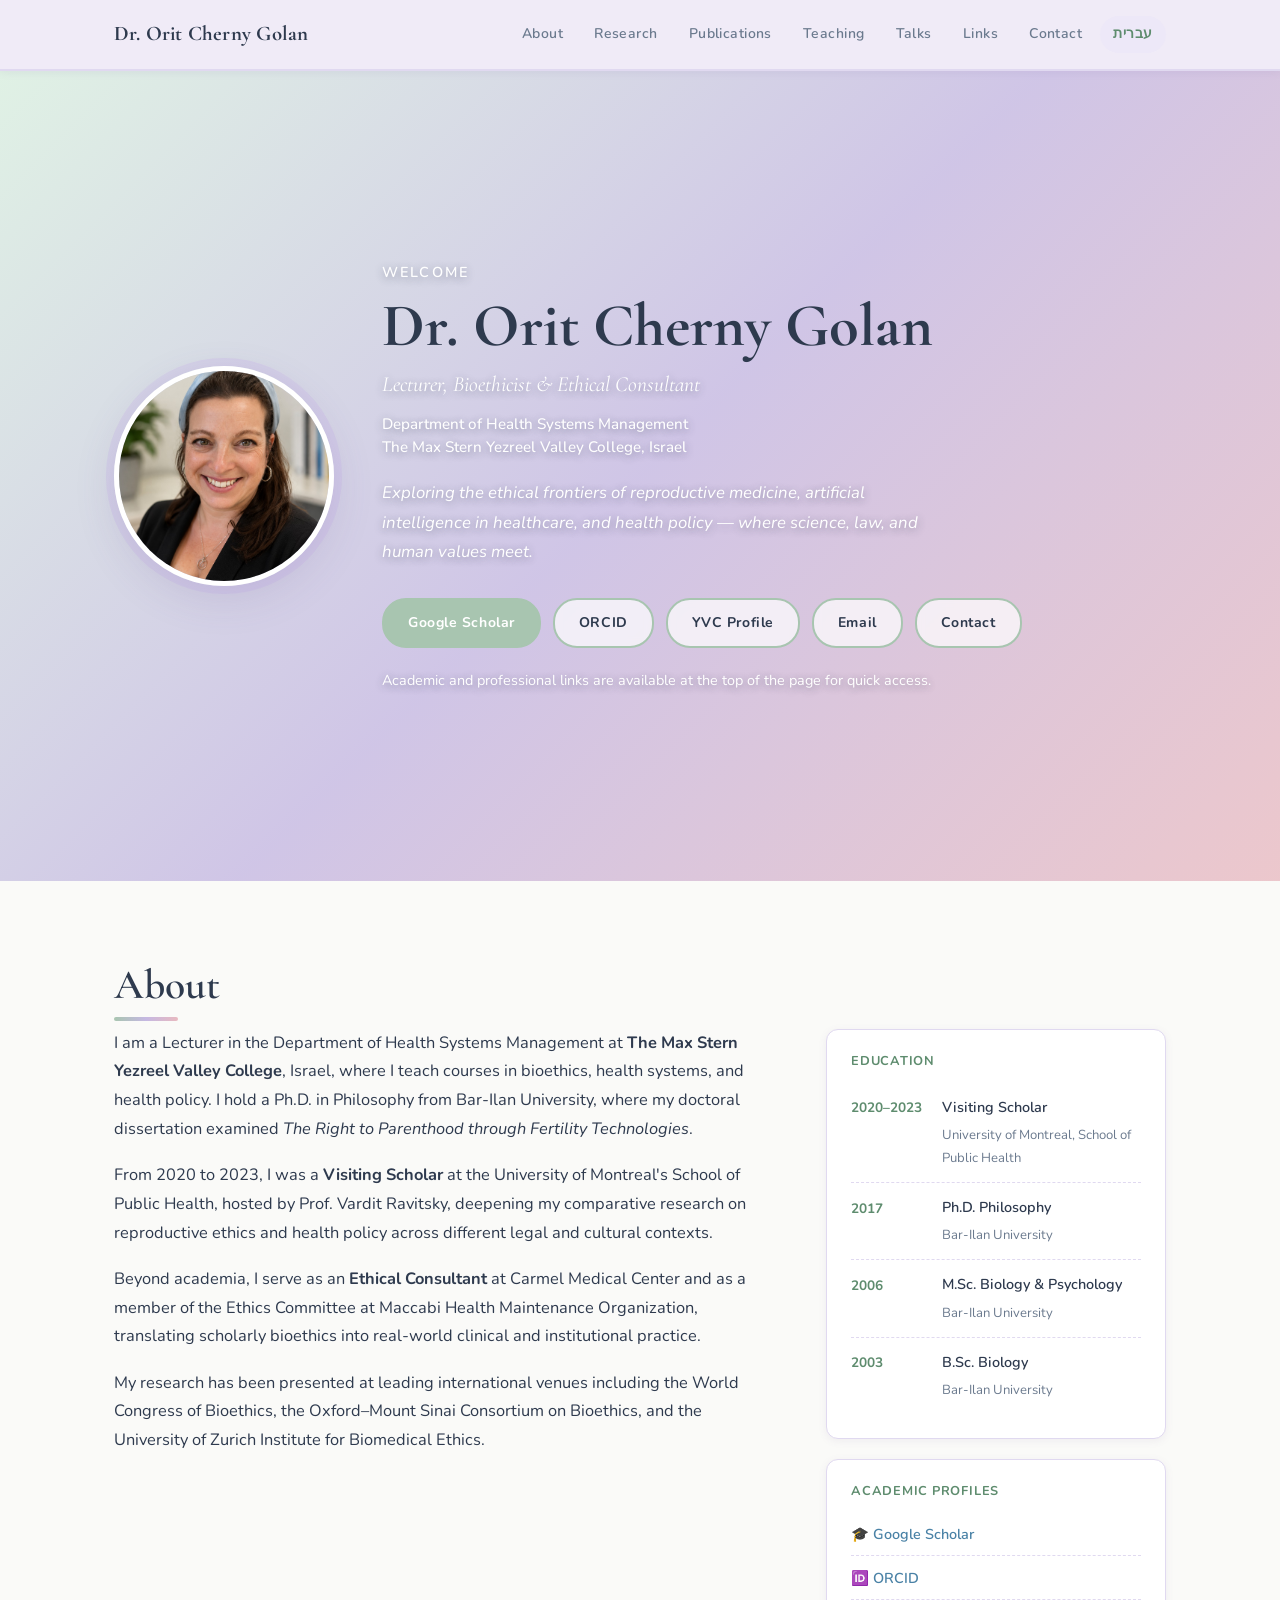
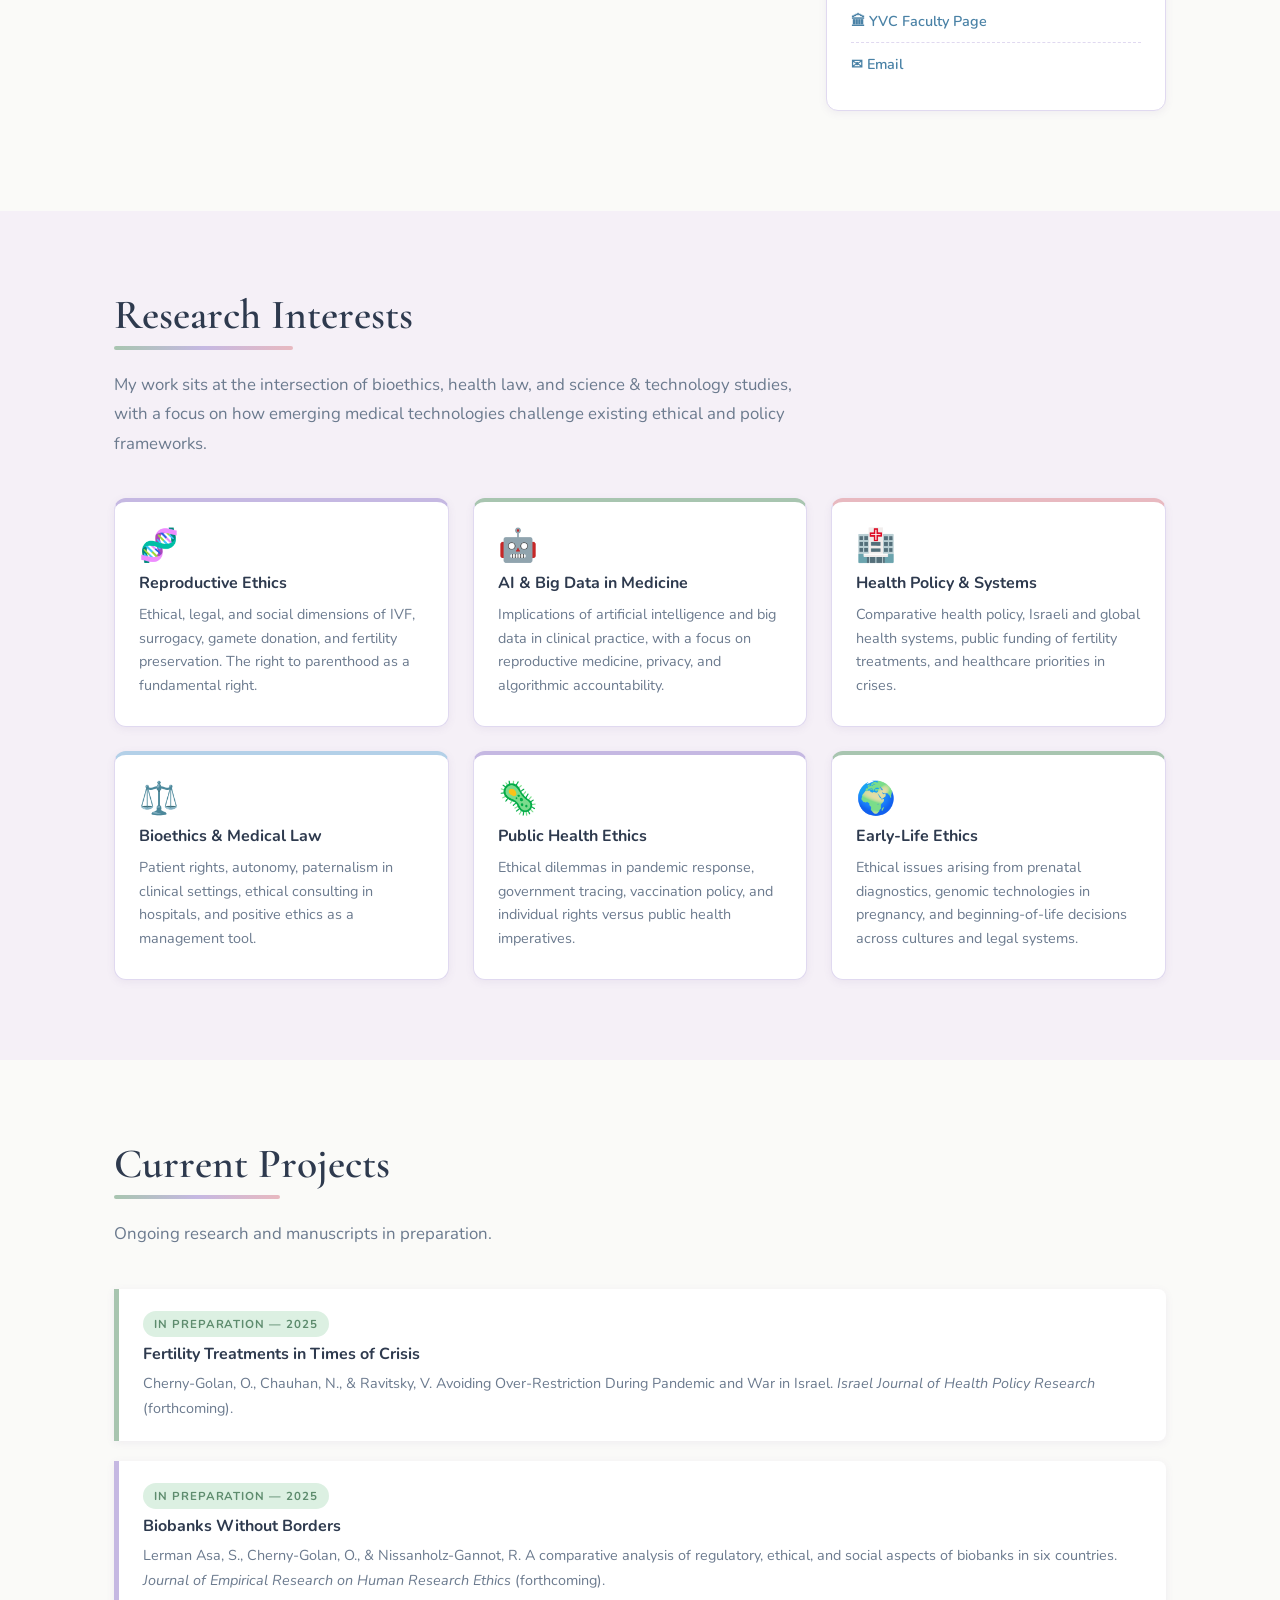
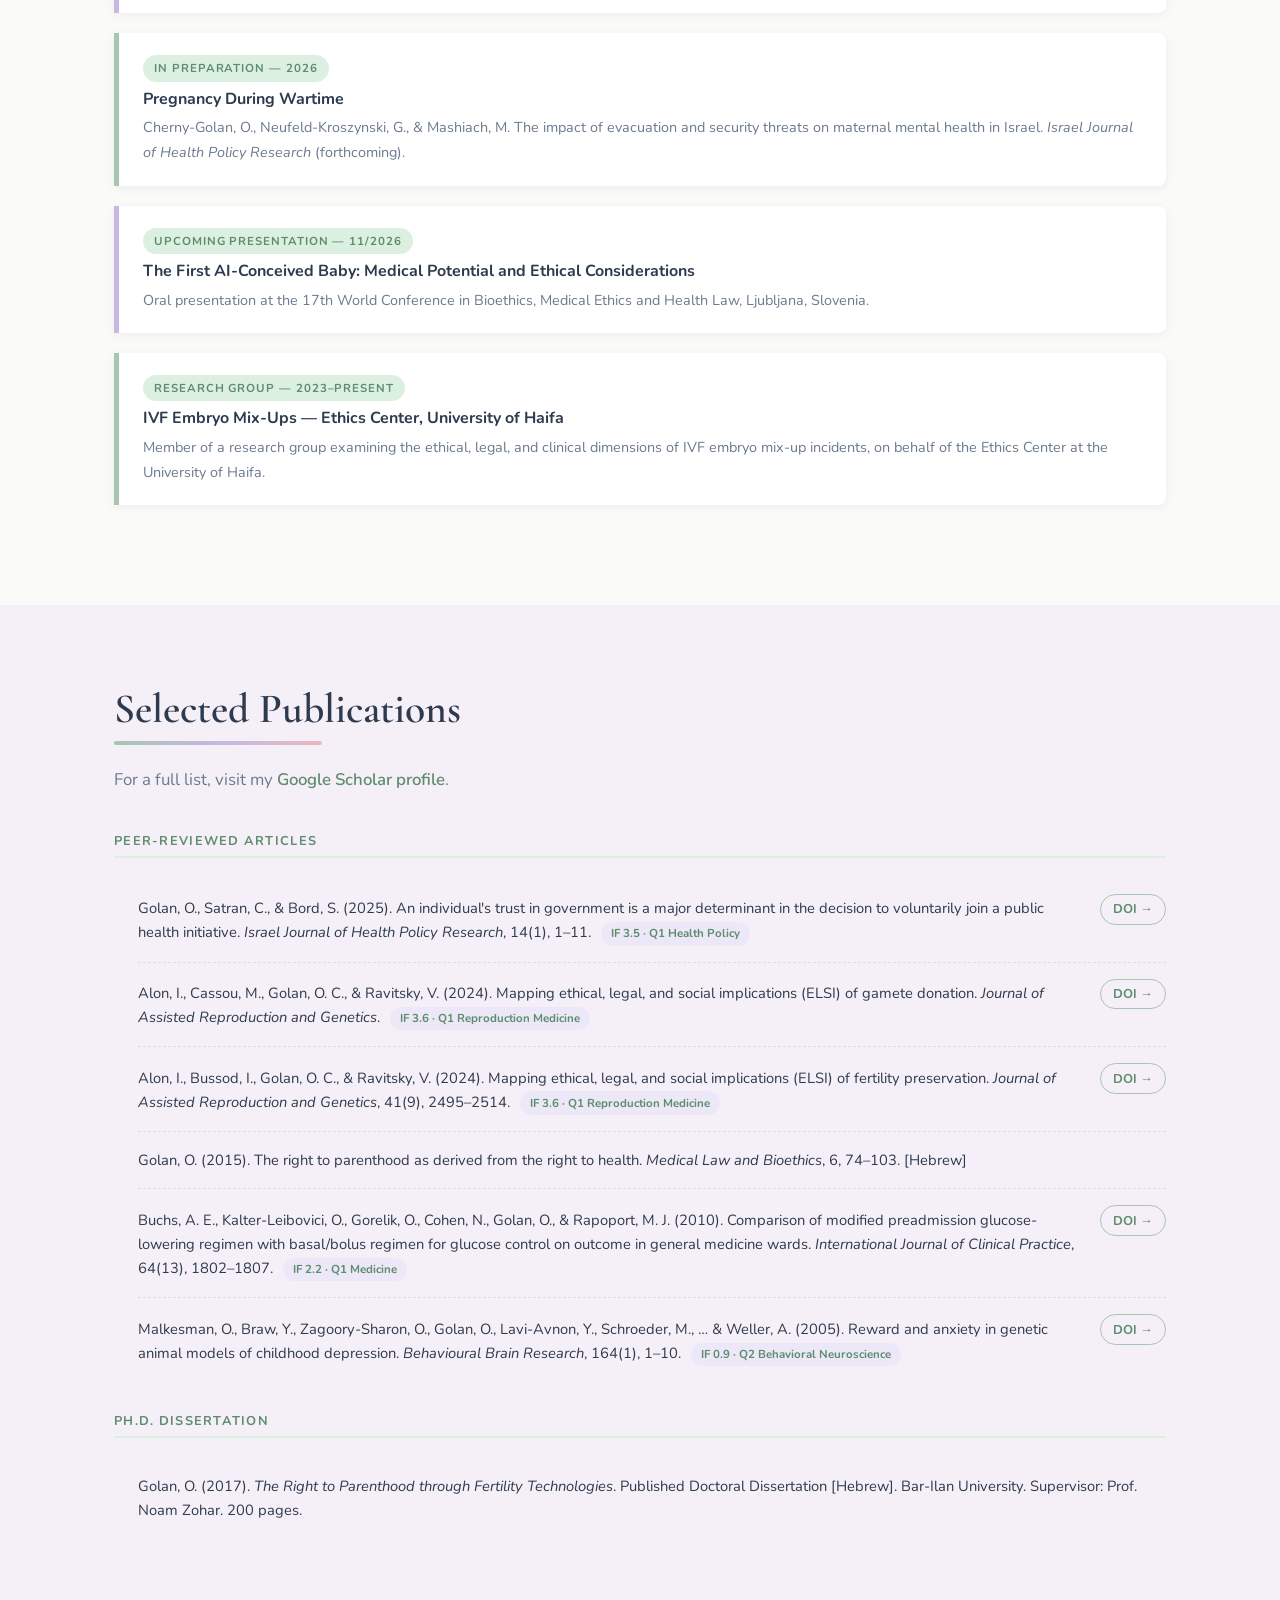
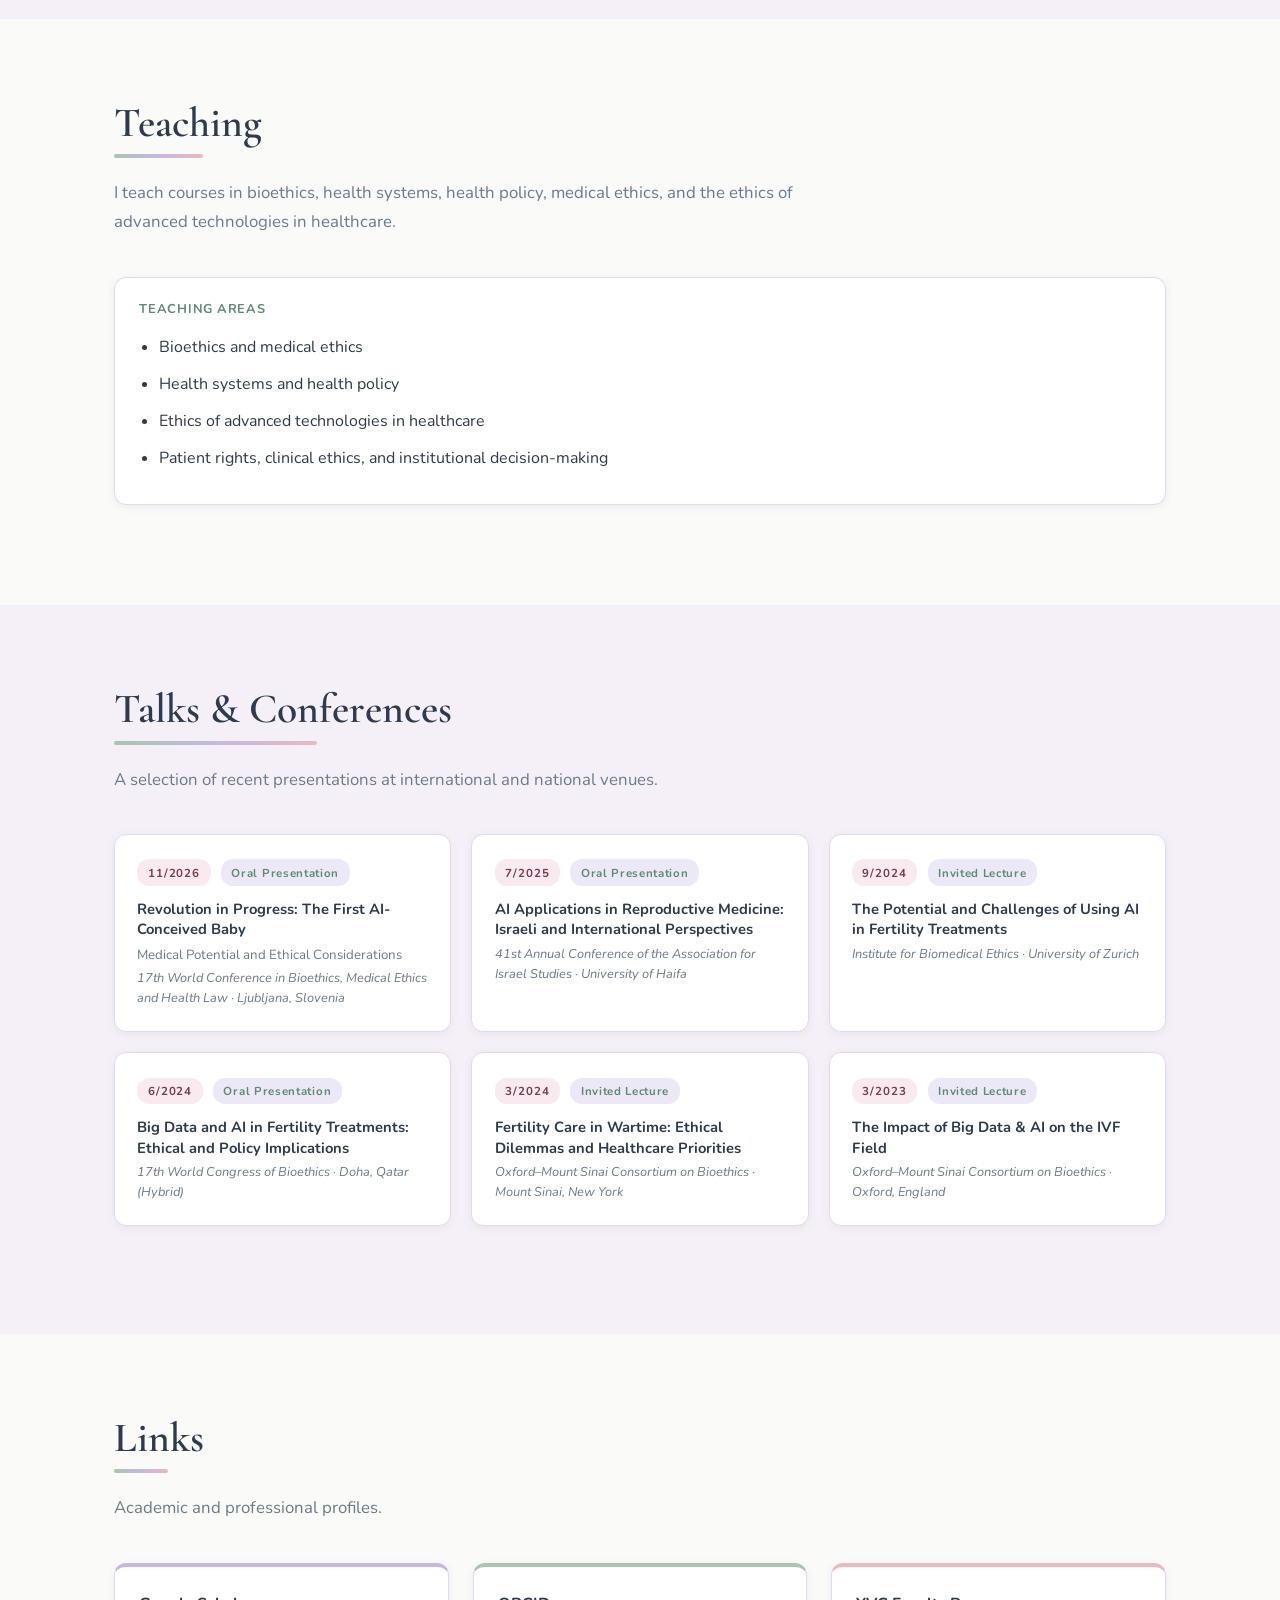
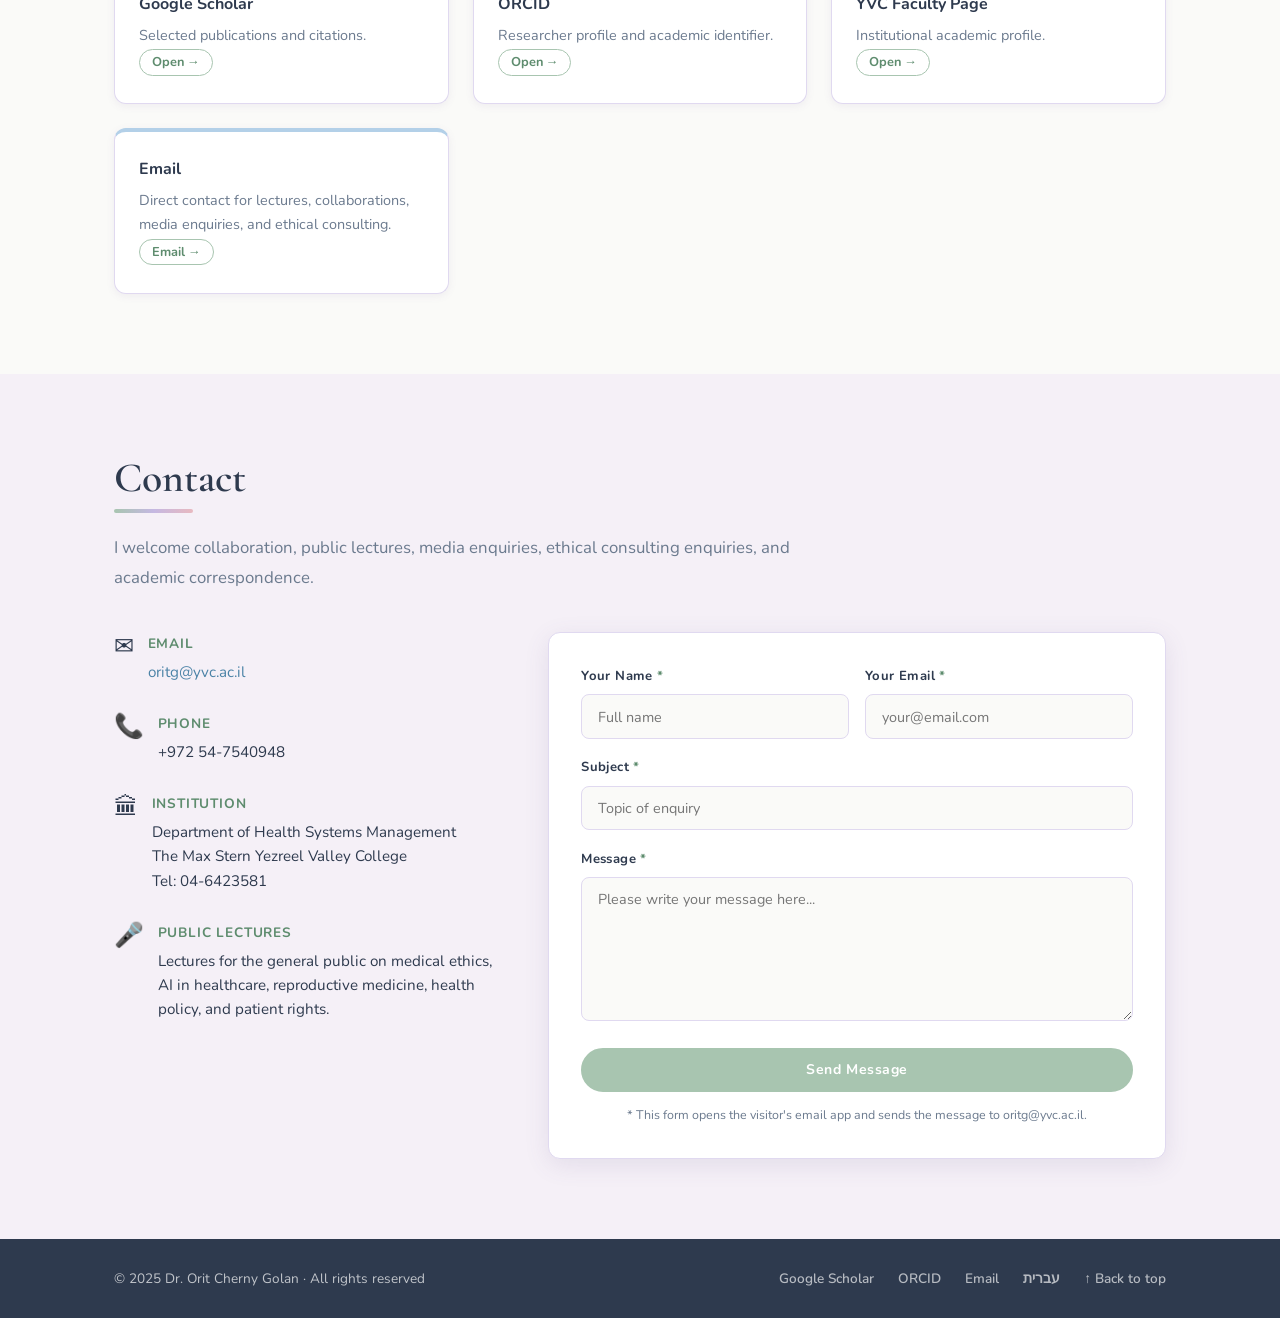
==== commit 0cbba95f: "Update index.html" ====
--- a/index.html
+++ b/index.html
@@ -88,7 +88,7 @@
 
       <div class="hero-photo-wrap">
         <img
-          src="profile.jpg"
+          src="orit-profile-2026.png.jpg"
           alt="Portrait of Dr. Orit Cherny Golan"
           class="hero-photo"
         />
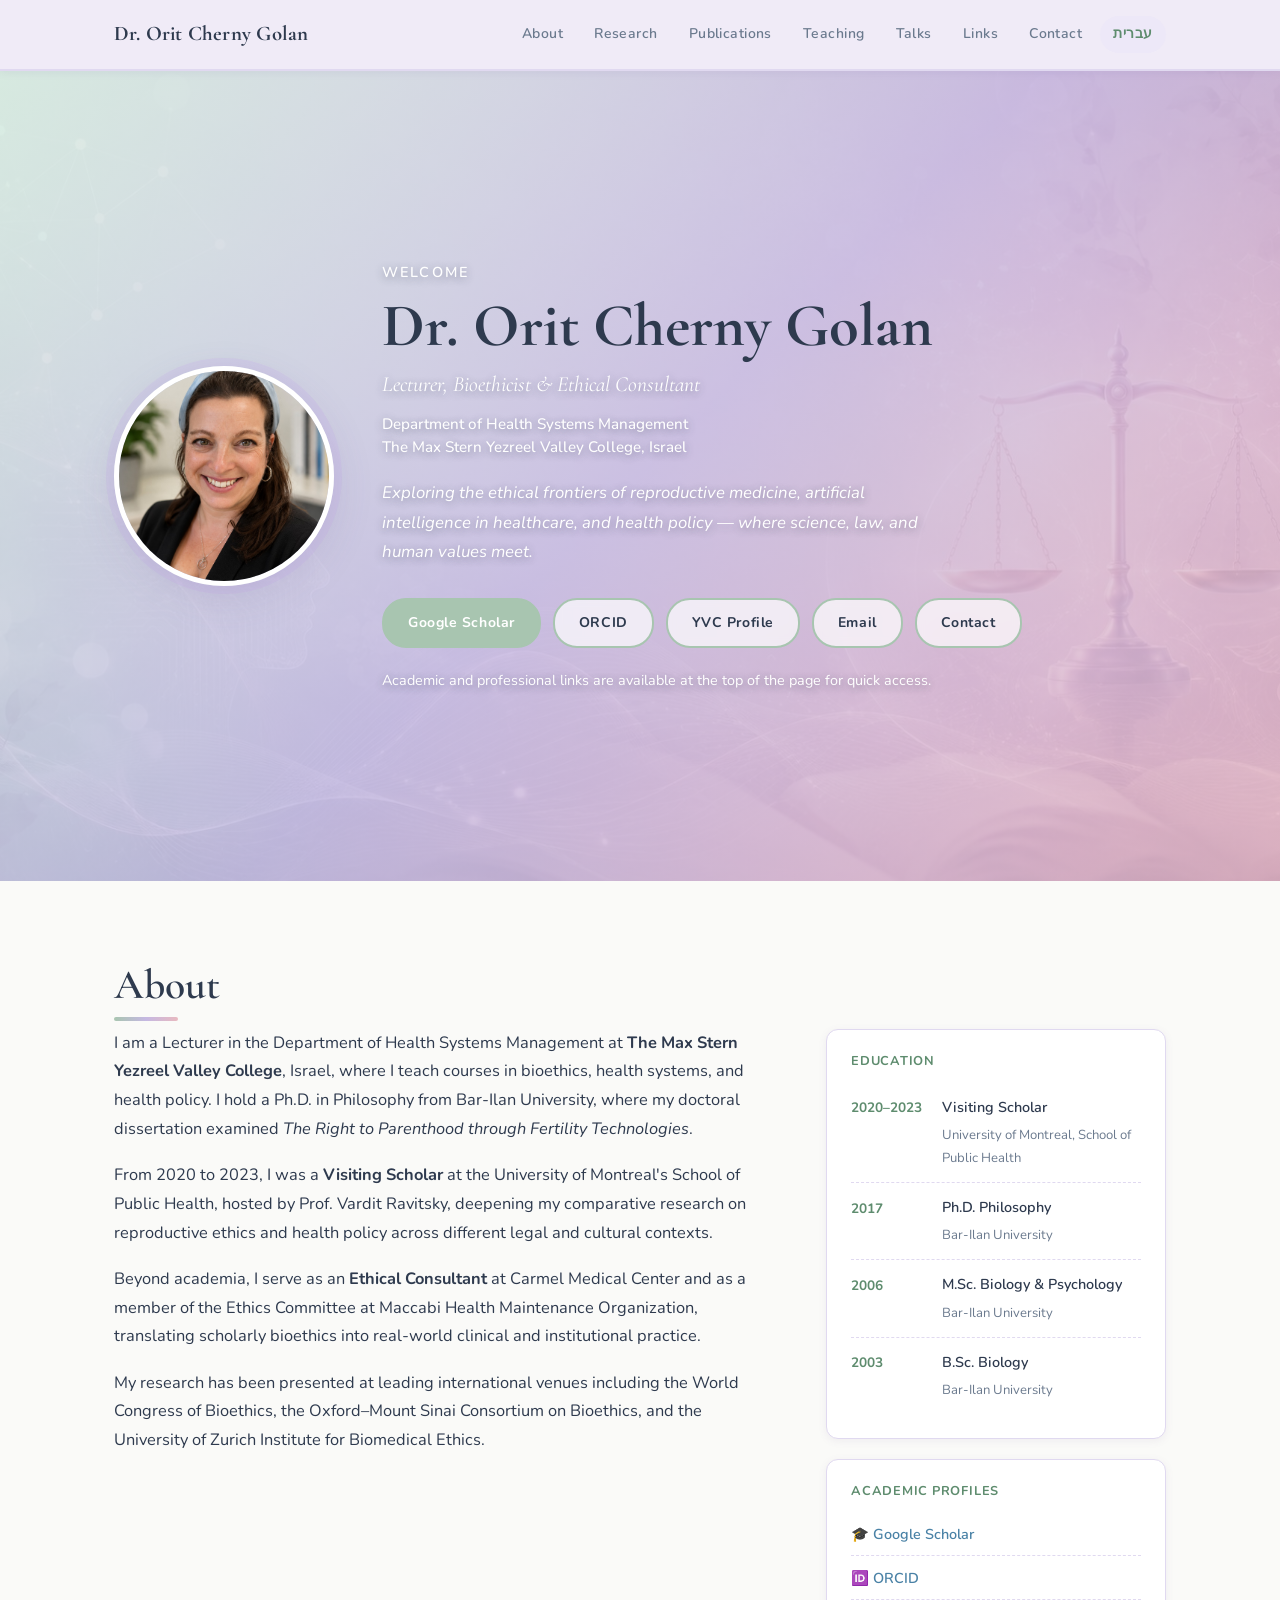
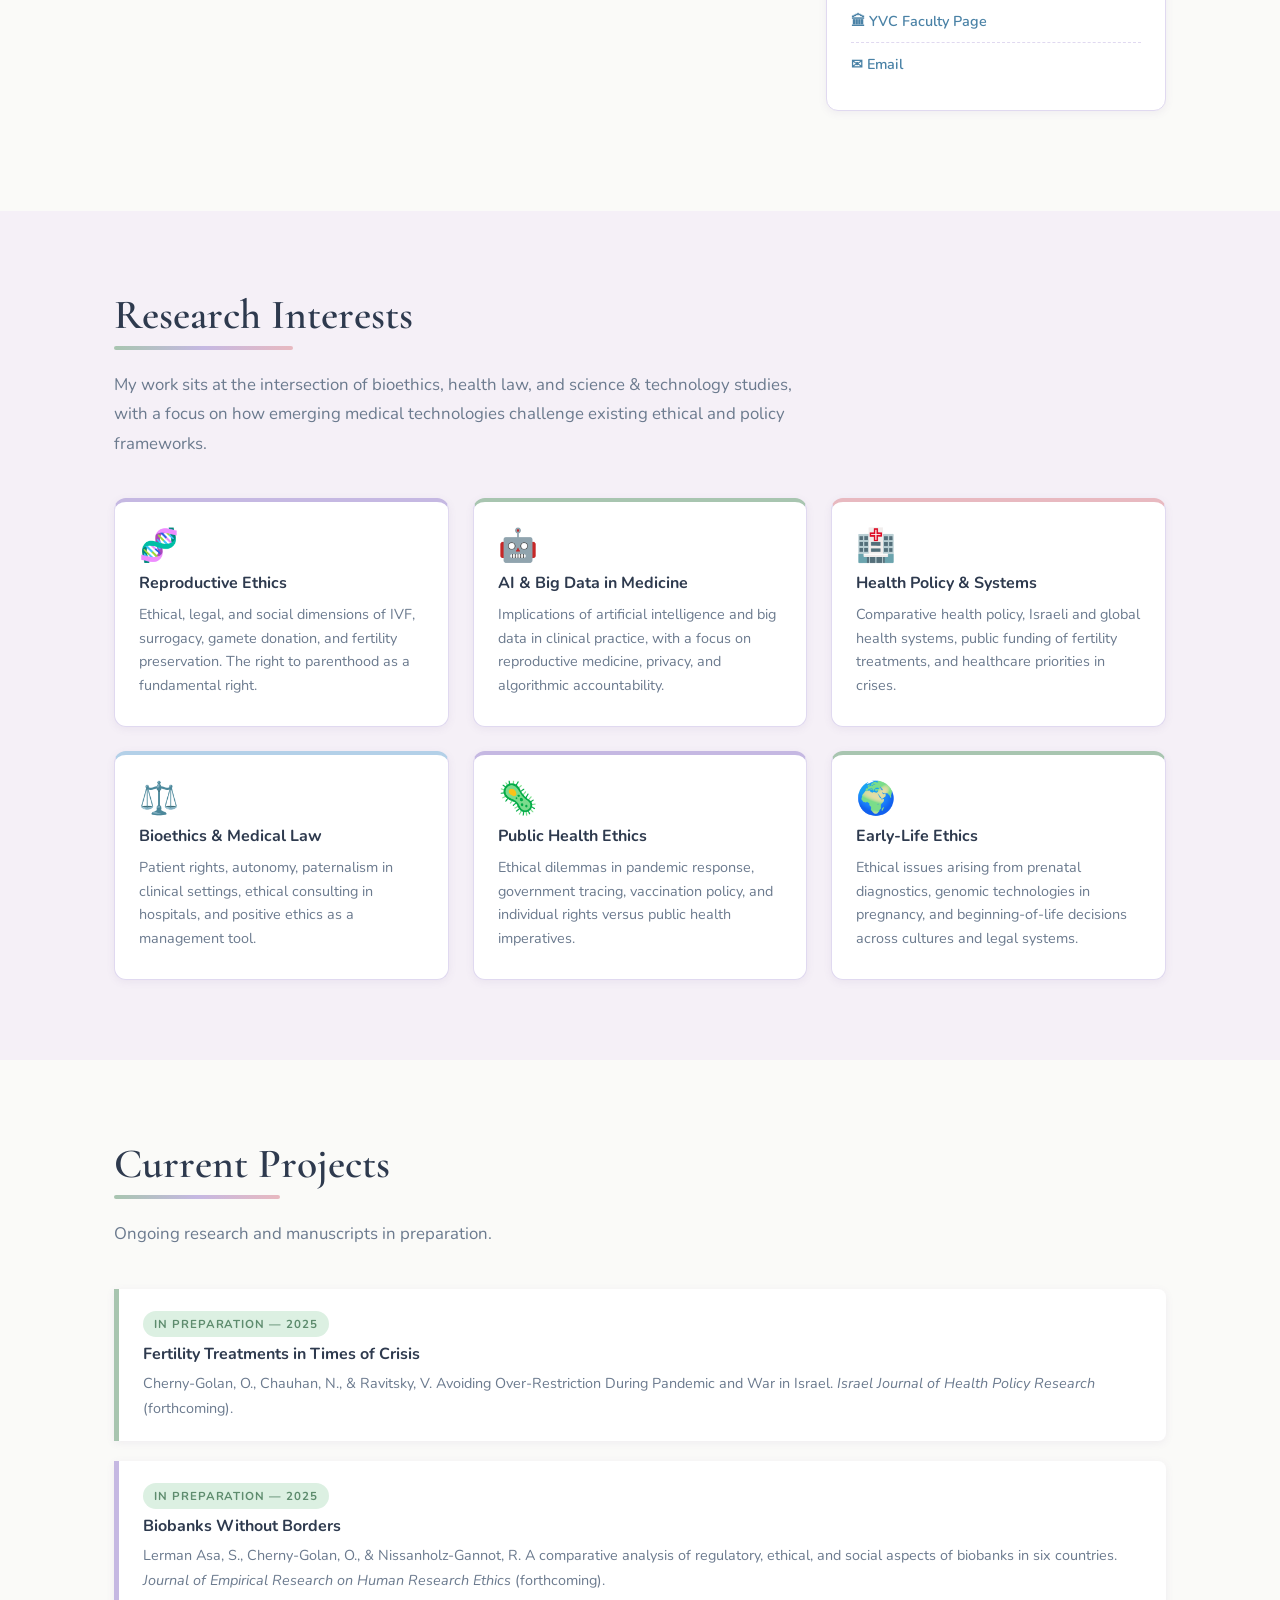
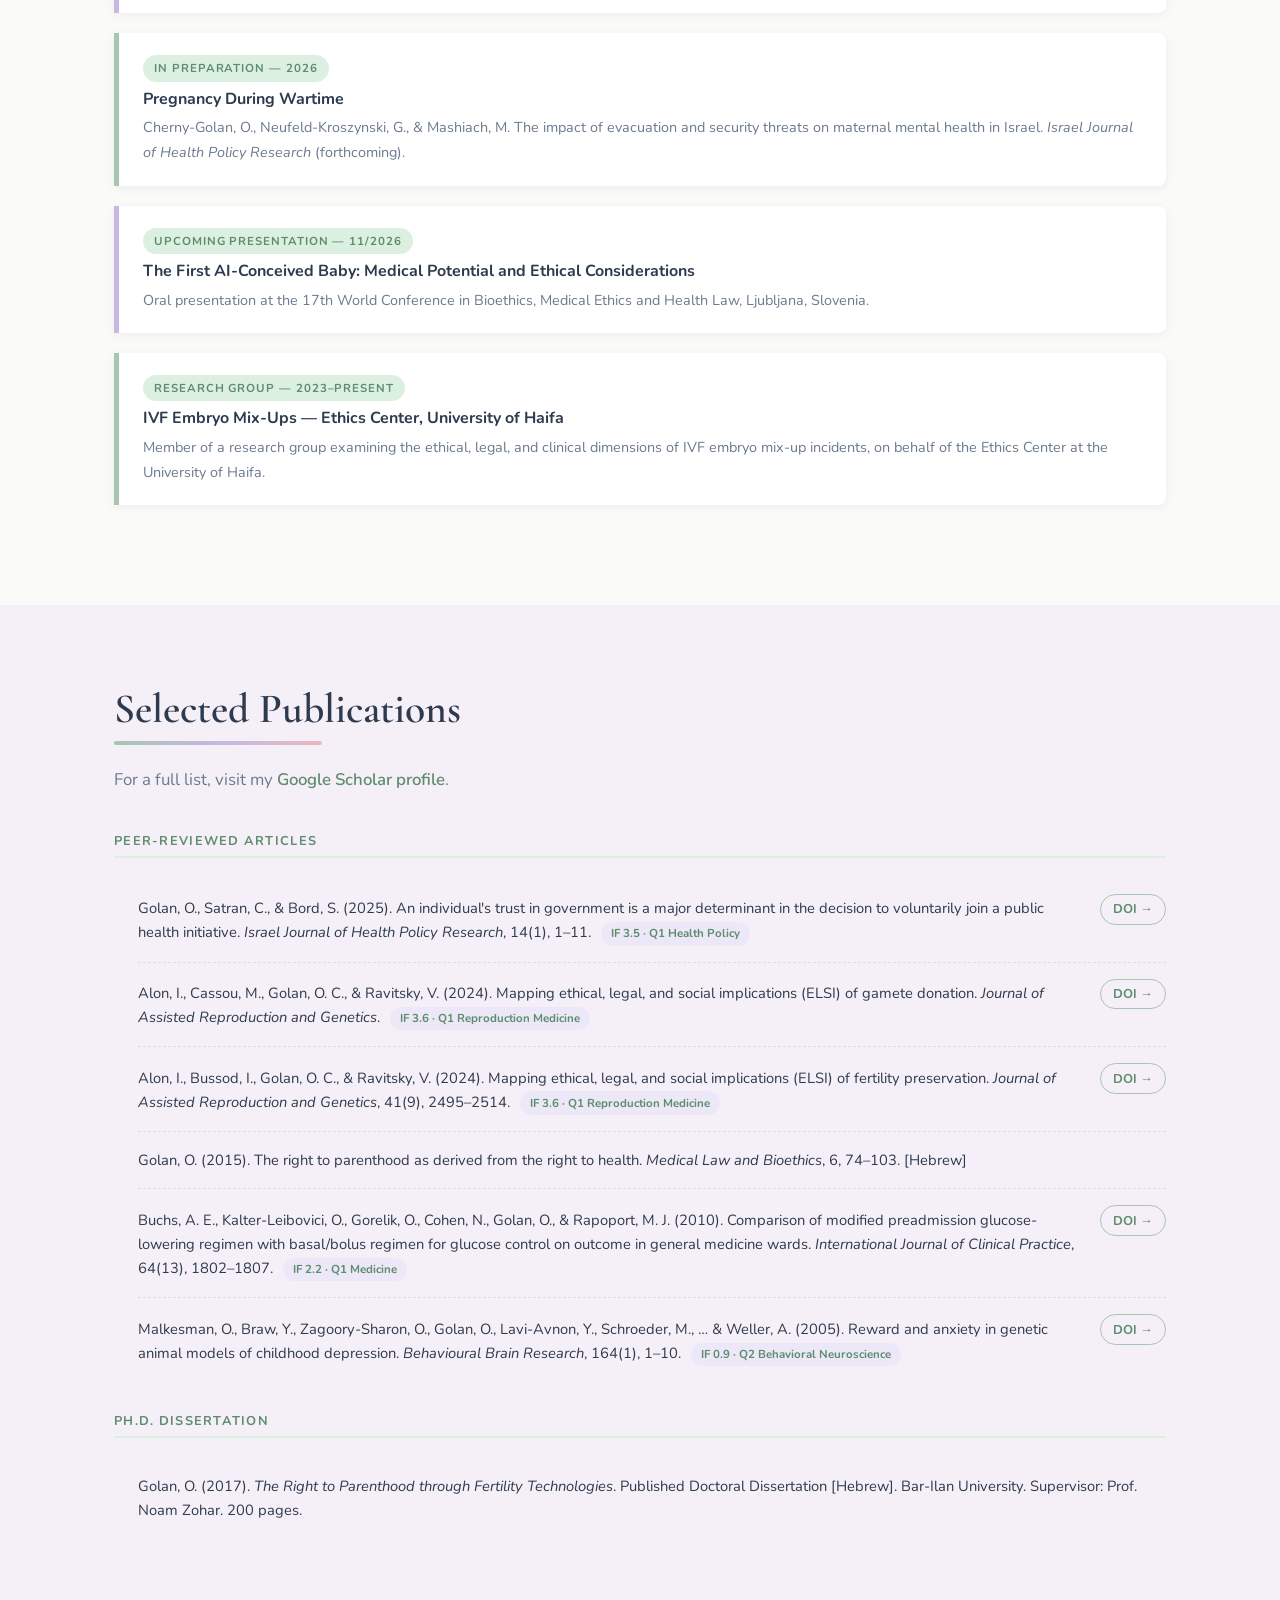
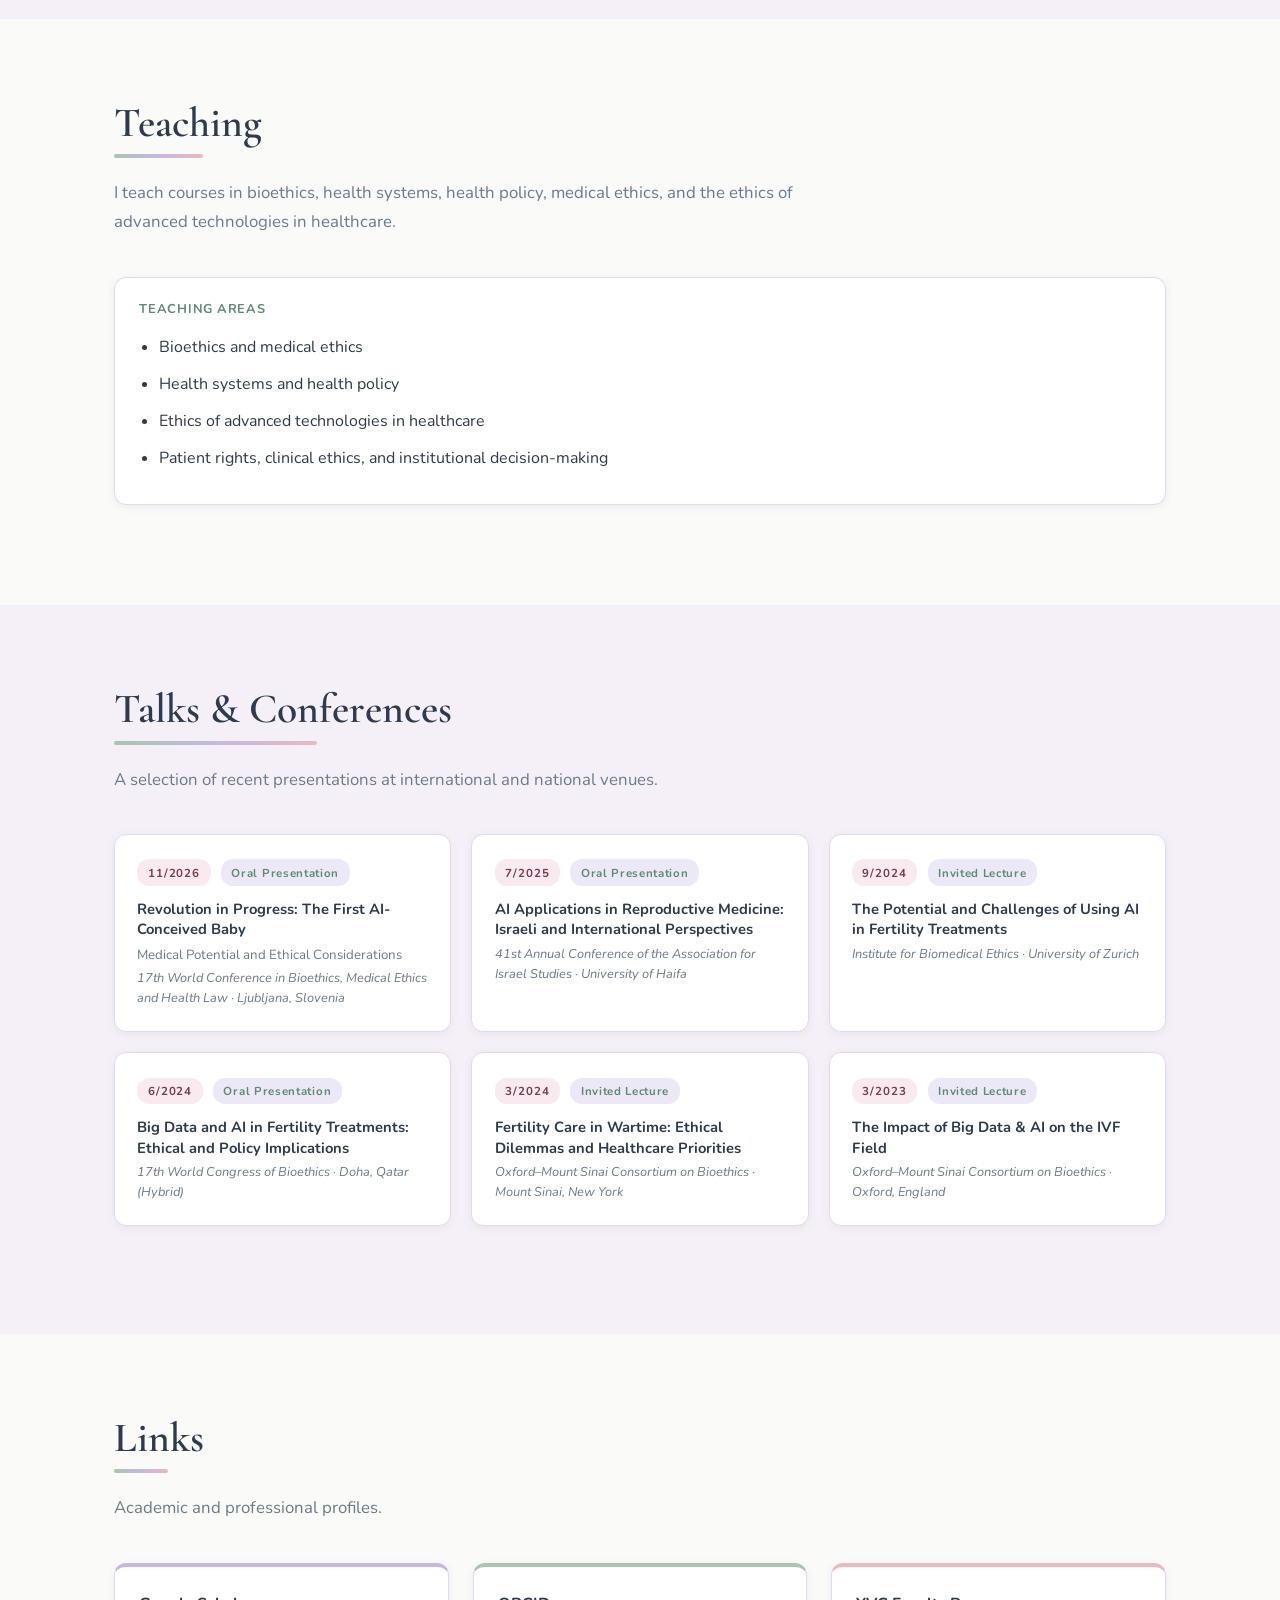
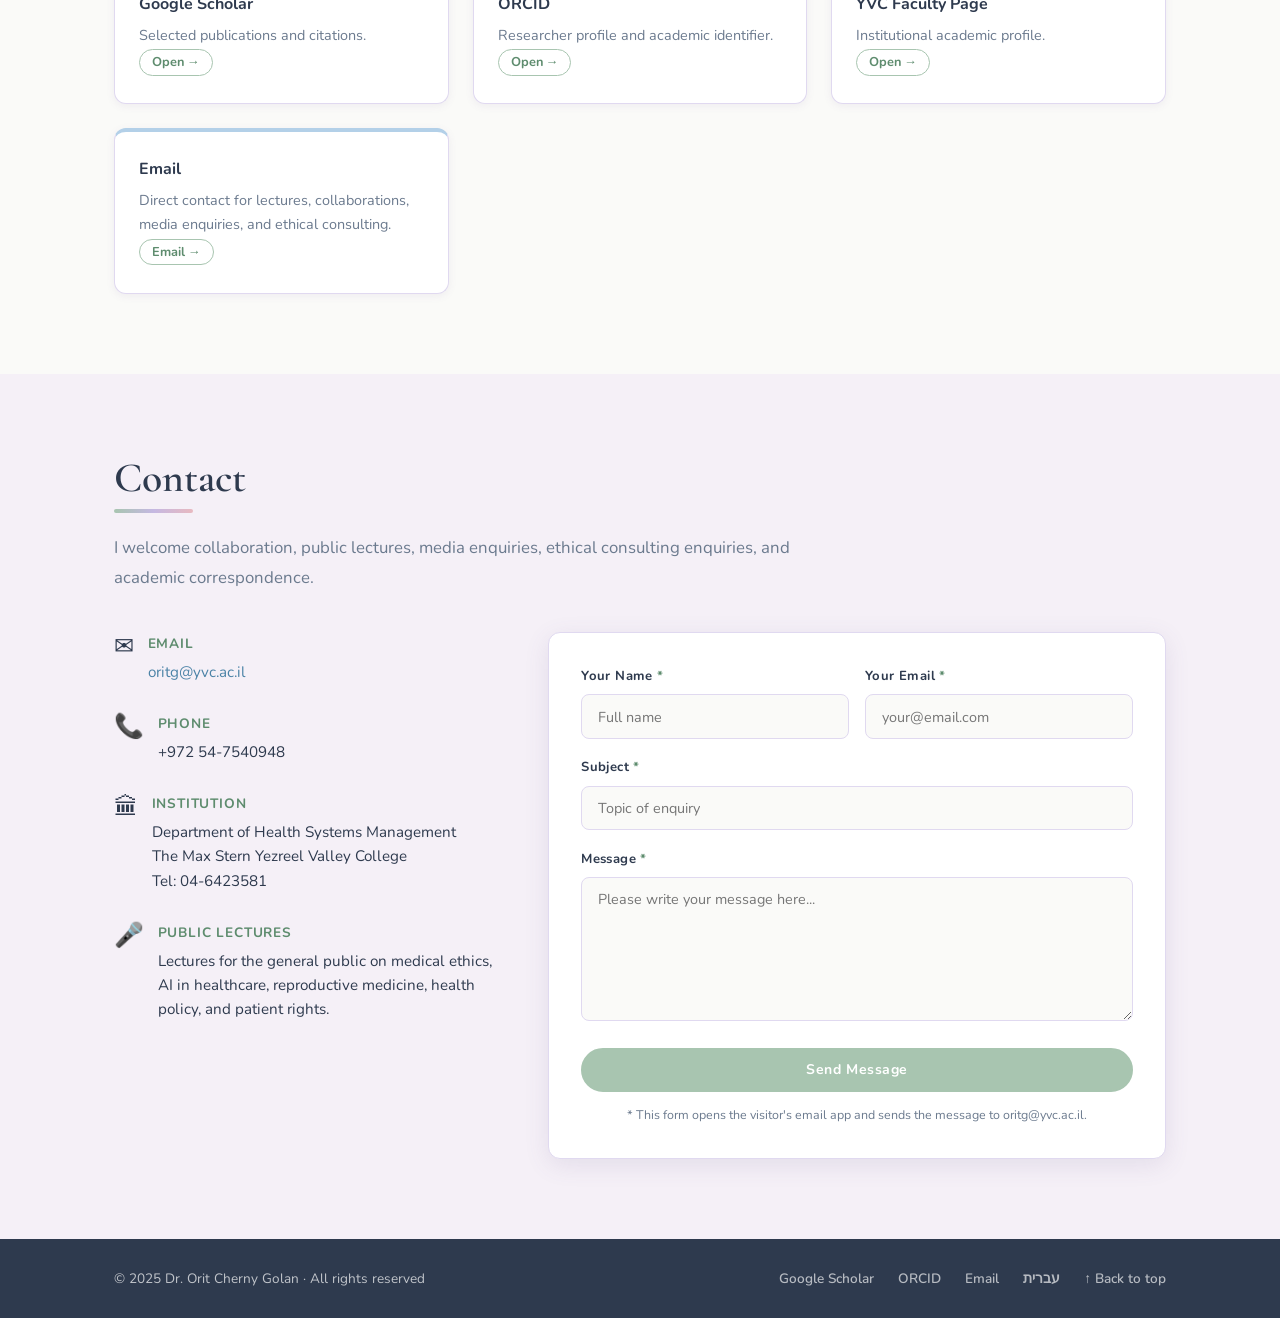
==== commit c7391fb3: "Rename index_new_2026.html to index.html" ====
--- a/index.html
+++ b/index.html
@@ -14,10 +14,11 @@
   <link href="https://fonts.googleapis.com/css2?family=Cormorant+Garamond:ital,wght@0,400;0,600;0,700;1,400&family=Nunito:wght@300;400;500;600&display=swap" rel="stylesheet" />
 
   <link rel="stylesheet" href="style.css" />
+  <link rel="preload" as="image" href="back_2026.jpg" />
 
   <style>
     .hero {
-      background-image: url('hero-bg.jpg');
+      background-image: url('back_2026.jpg');
     }
 
     .hero-greeting,
@@ -88,7 +89,7 @@
 
       <div class="hero-photo-wrap">
         <img
-          src="orit-profile-2026.png.jpg"
+          src="orit-profile-2026.png.jpg?v=2026"
           alt="Portrait of Dr. Orit Cherny Golan"
           class="hero-photo"
         />
